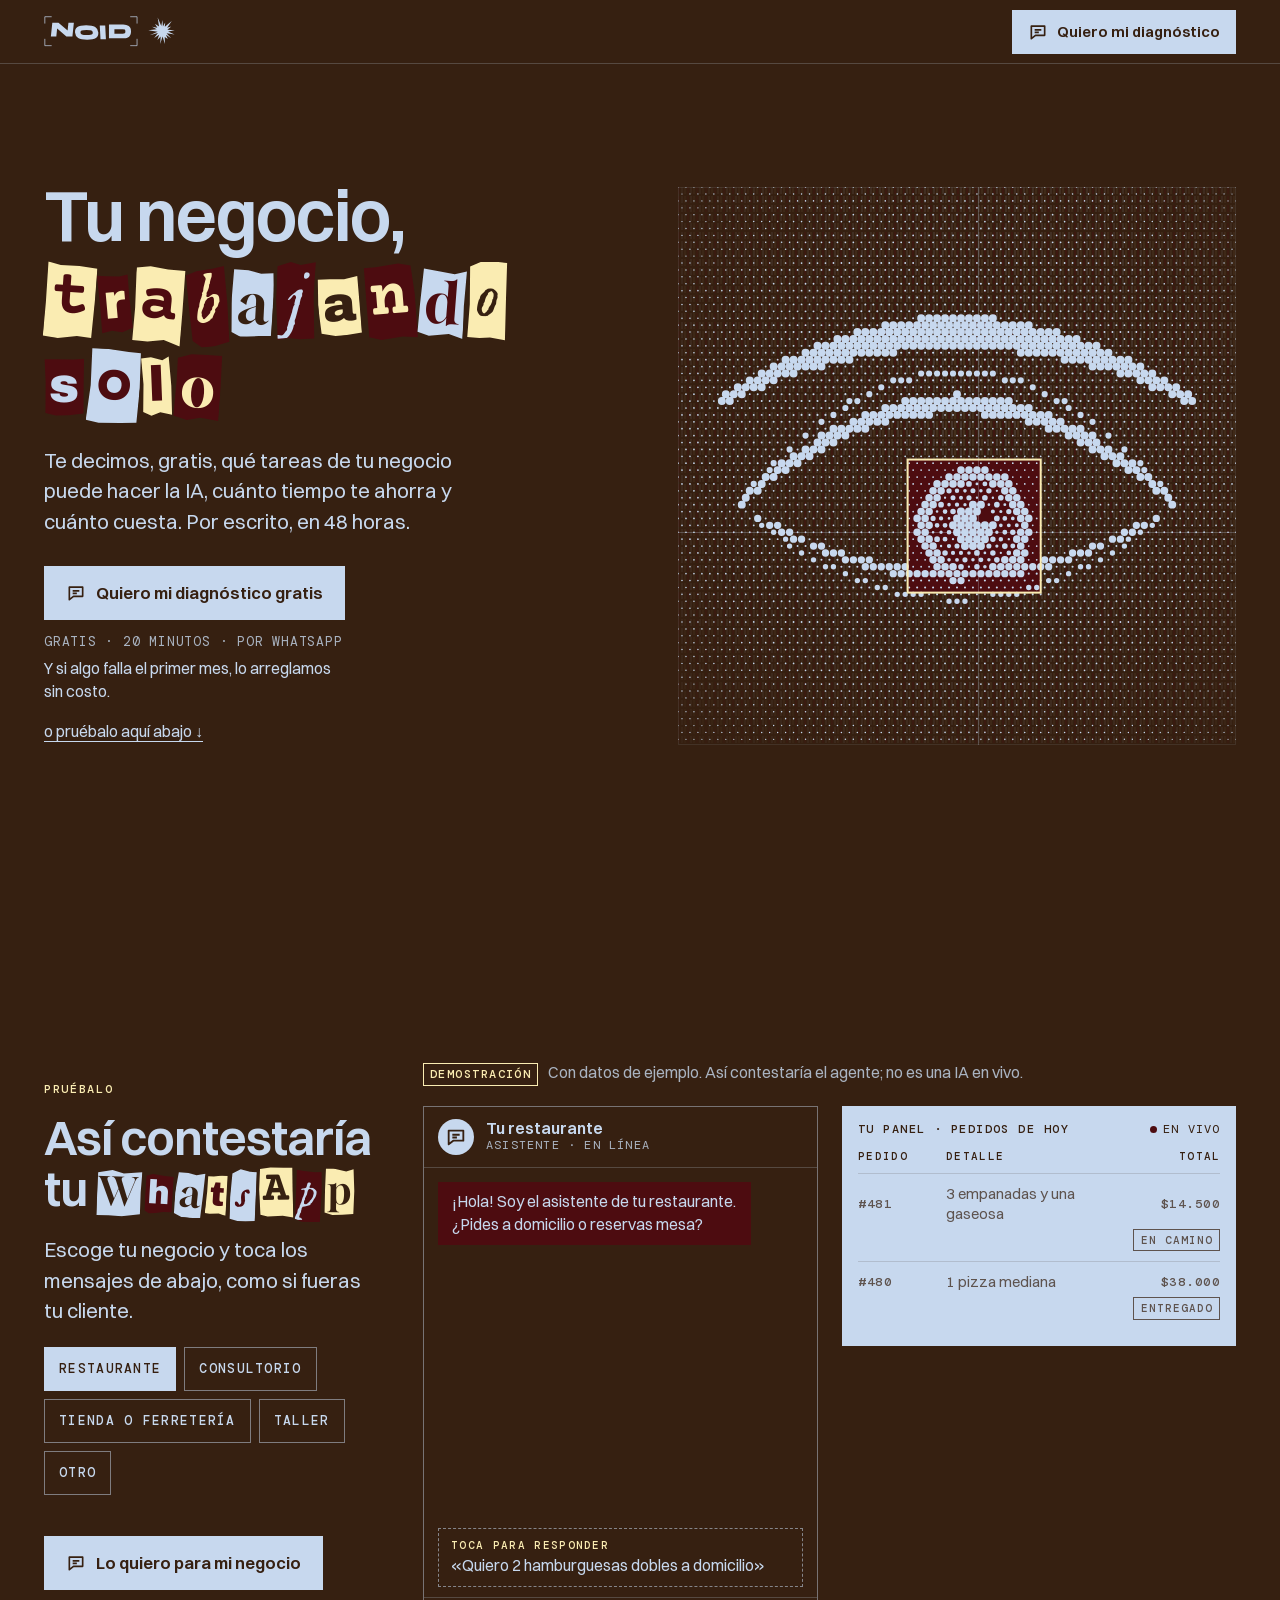
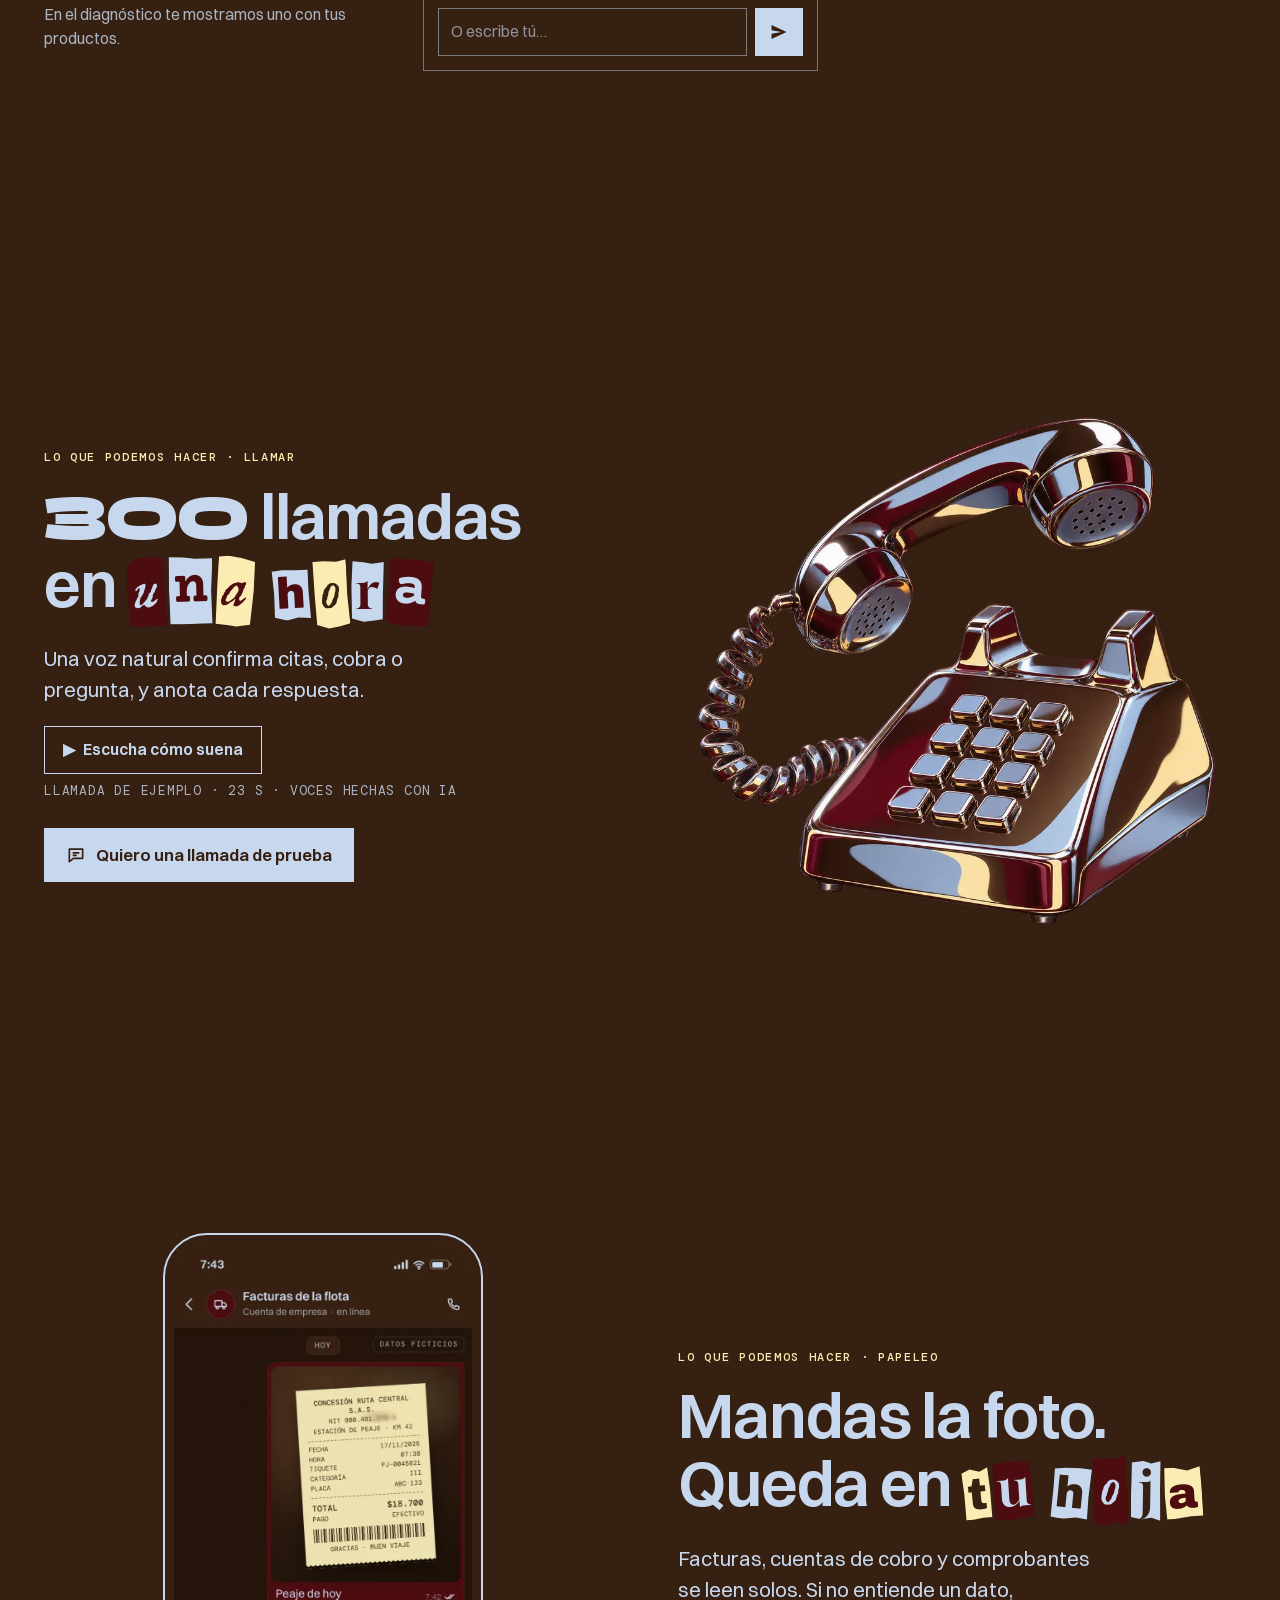
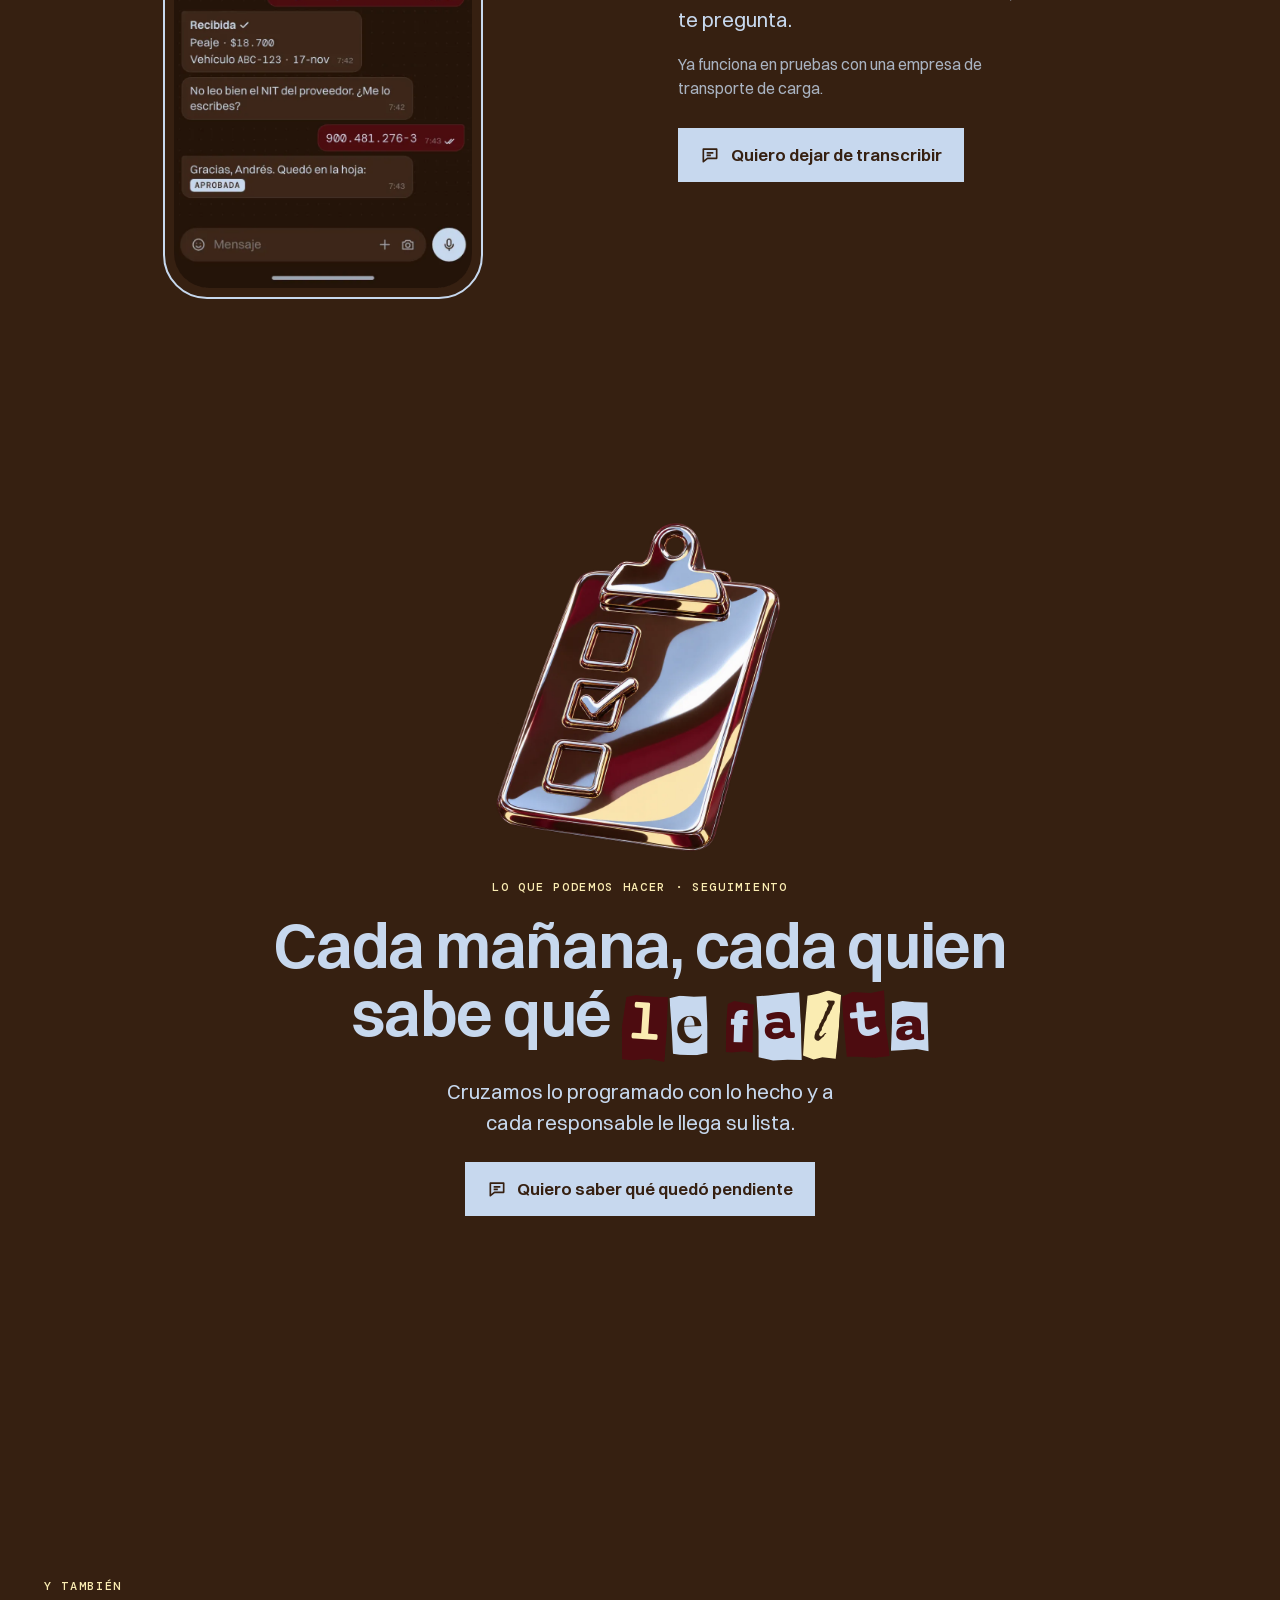
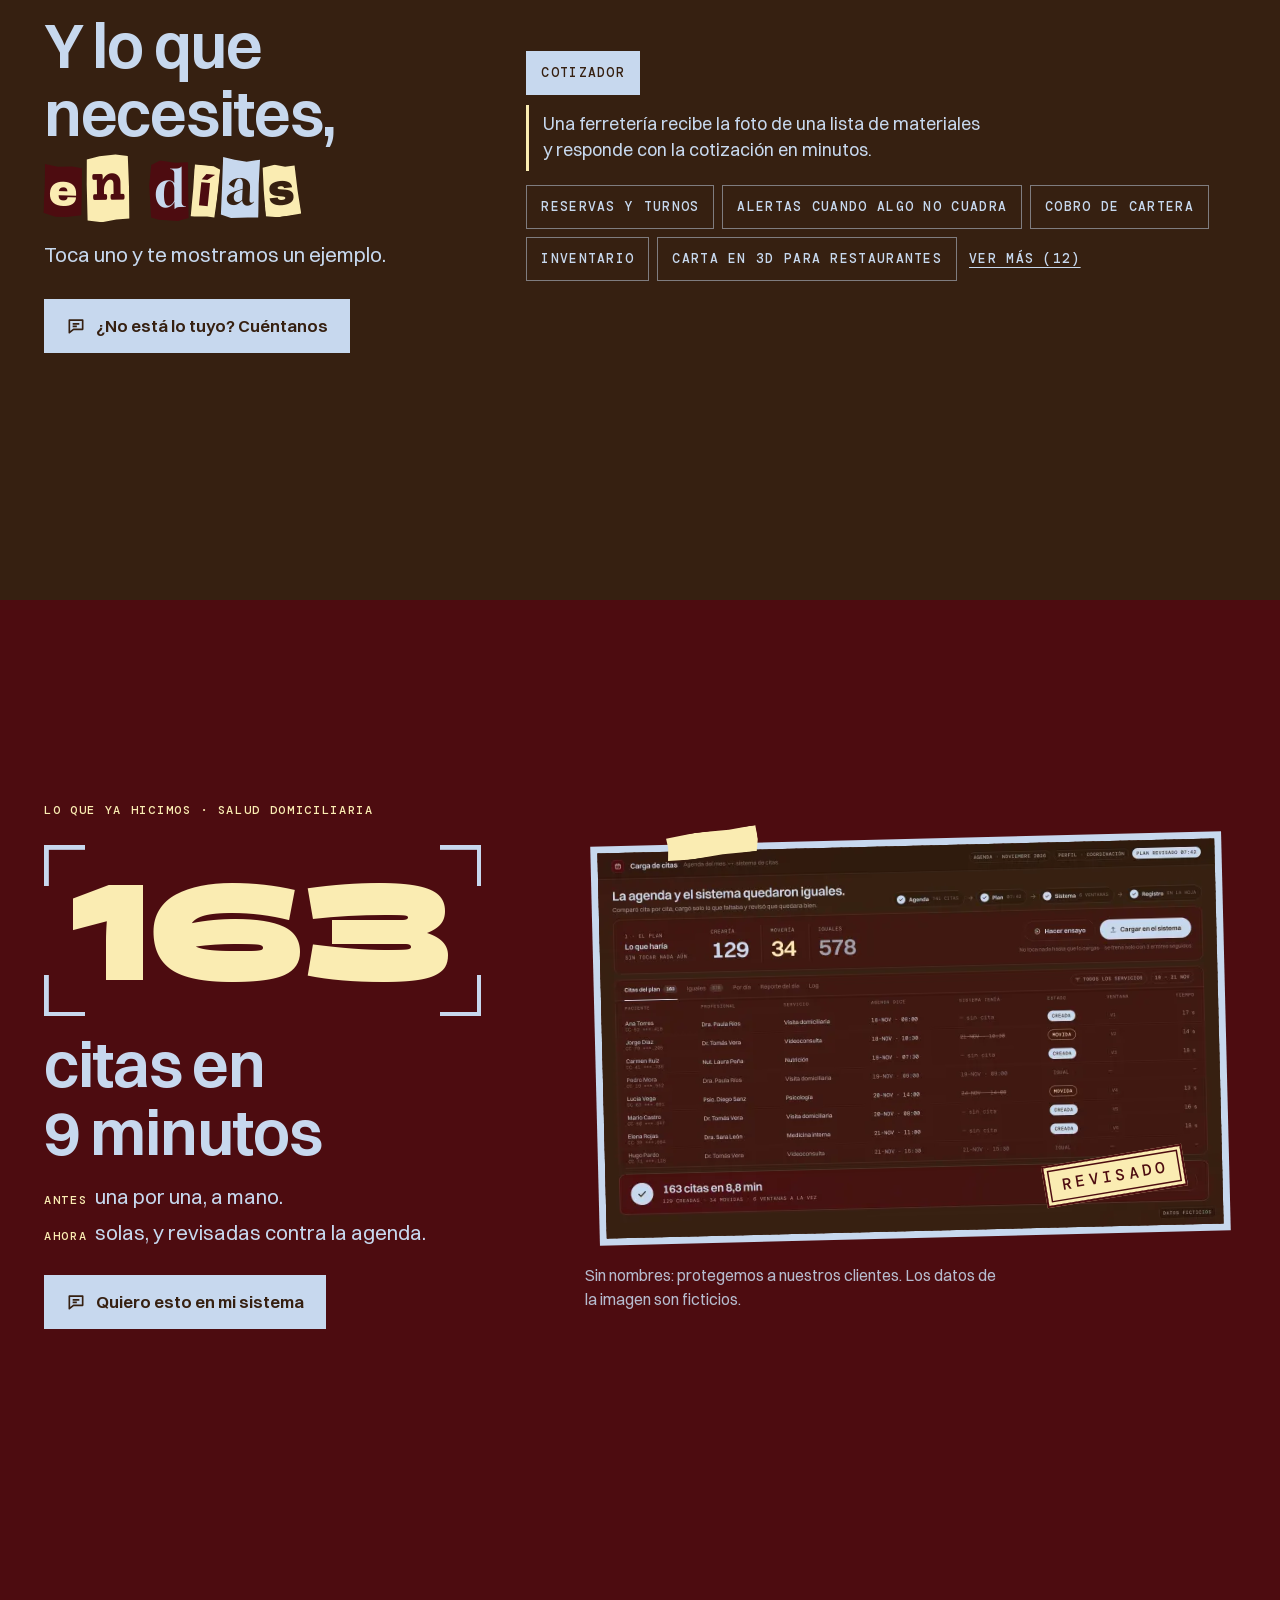
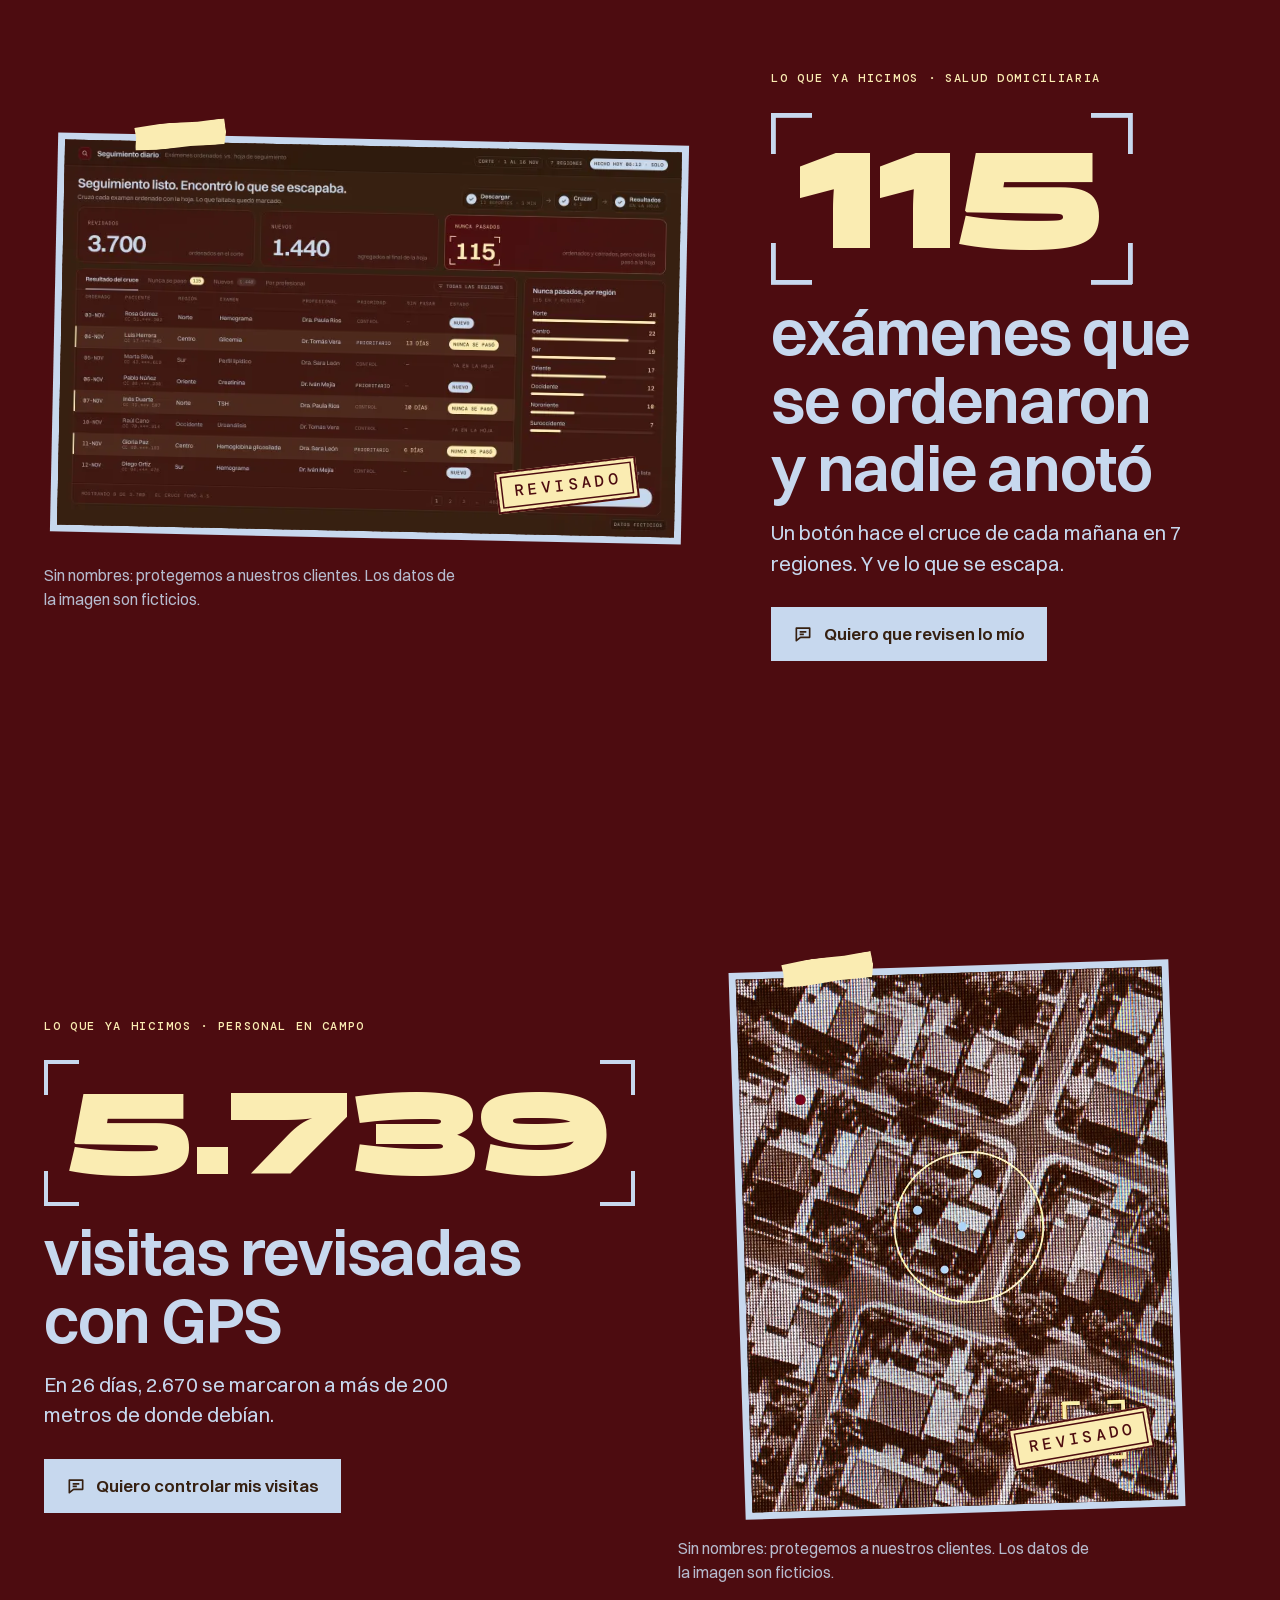
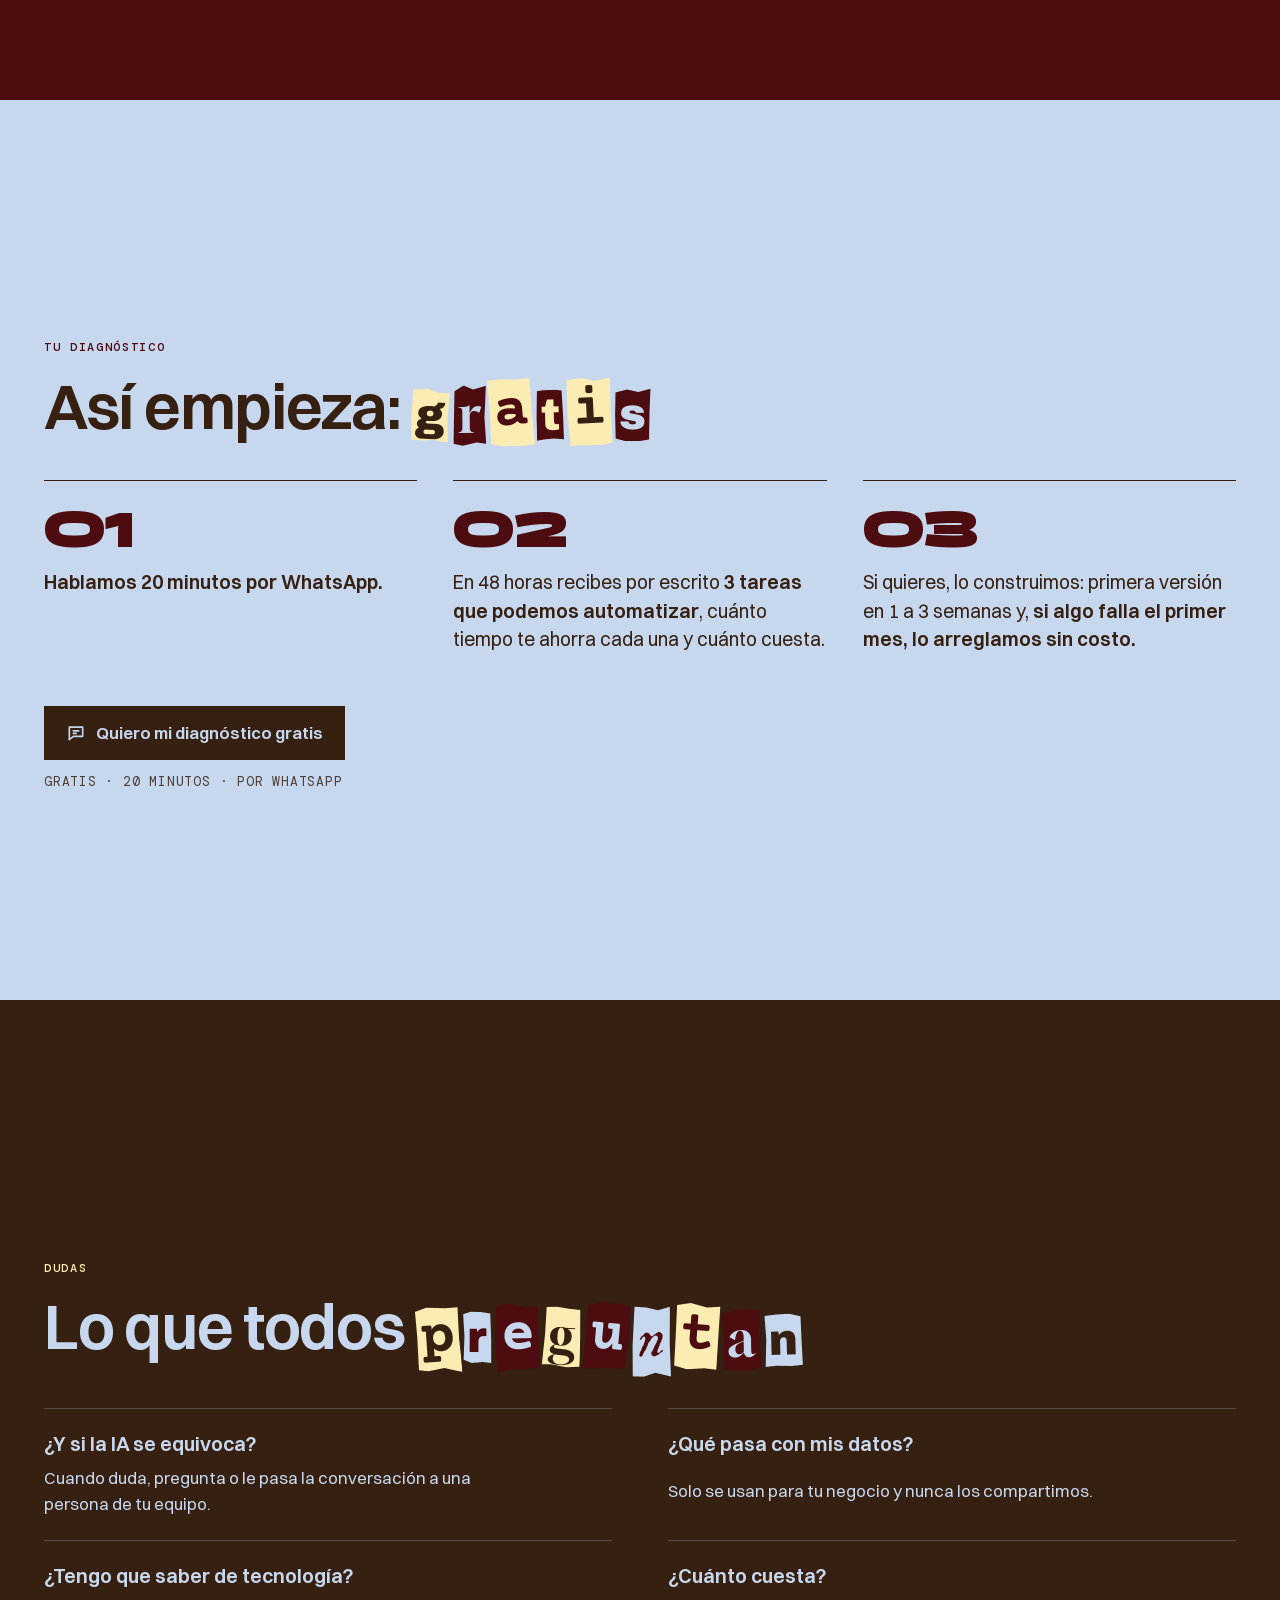
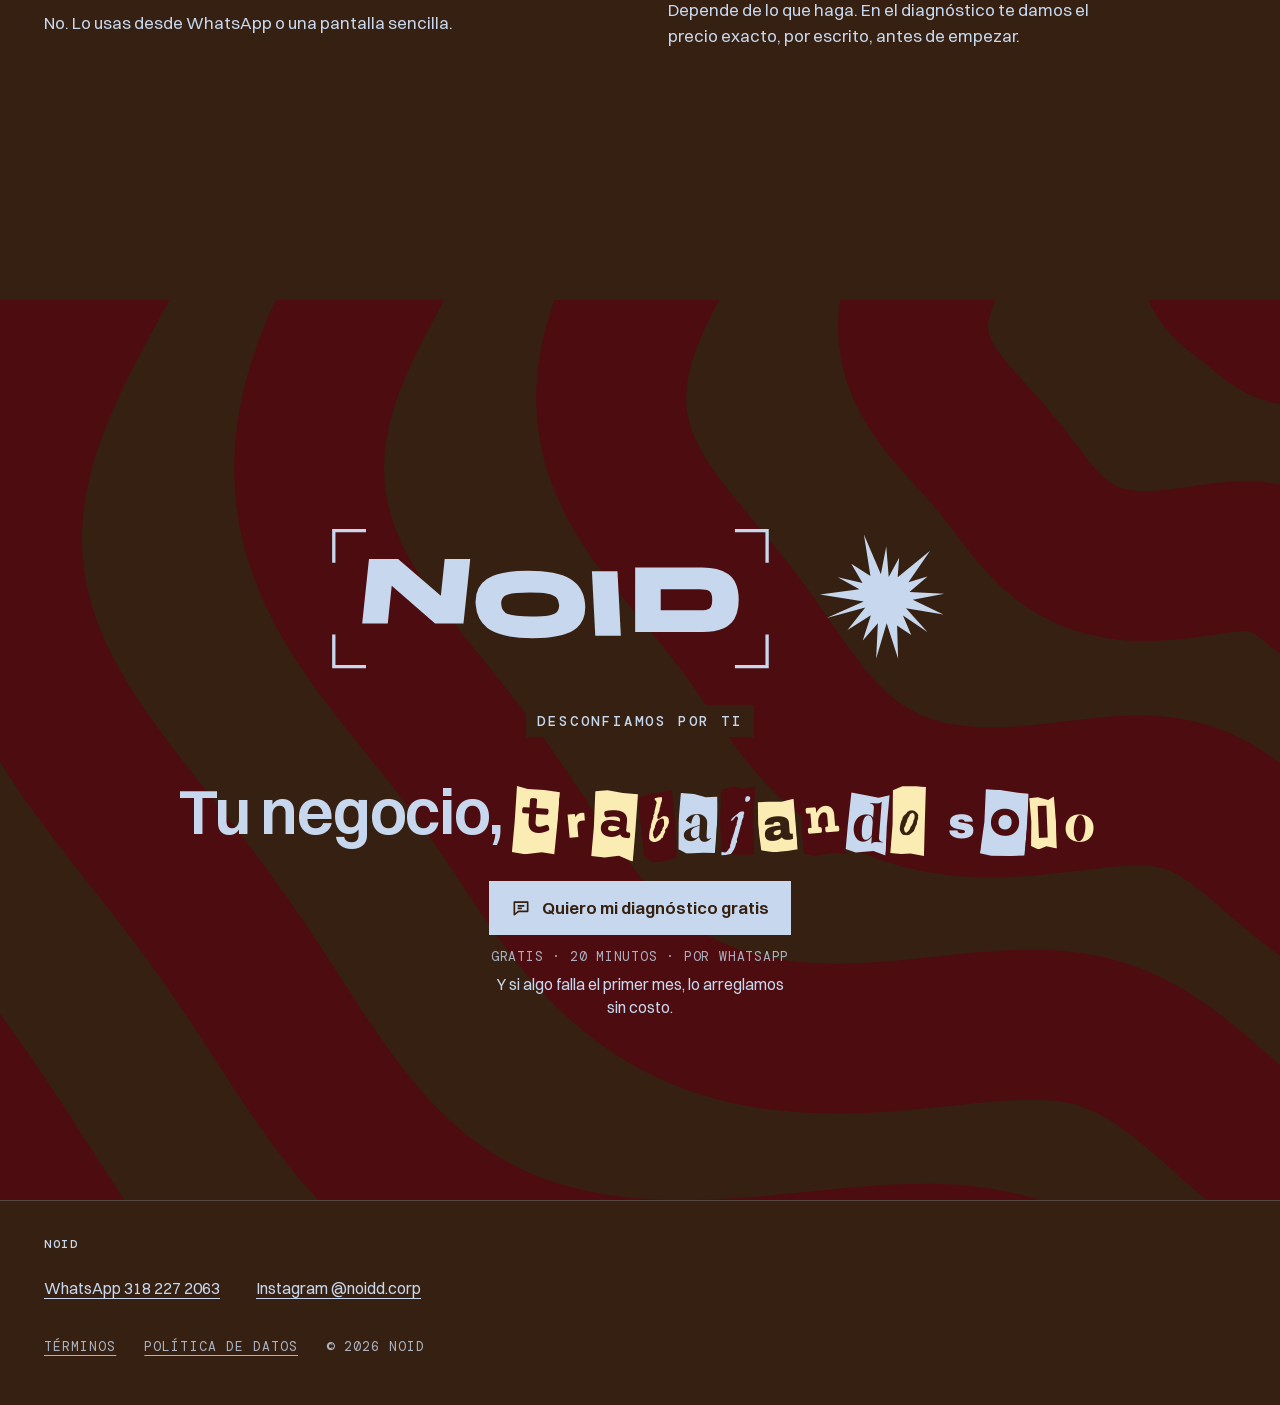
==== nuevo/index.html @ 7abbf656 "Sitio nuevo en /nuevo: 12 pantallas, una idea por pantalla, diagnóstico gratis por WhatsApp (sin pub" ====
<!doctype html>
<html lang="es-CO">
<head>
<meta charset="utf-8">
<meta name="viewport" content="width=device-width,initial-scale=1,viewport-fit=cover">
<title>NOID · Desconfiamos por ti</title>
<!-- Borrador en /nuevo/: quitar esta línea al pasar la página a la raíz (y agregar canonical y og:url) -->
<meta name="robots" content="noindex">
<meta name="description" content="Te decimos, gratis, qué tareas de tu negocio puede hacer la IA: contestar tu WhatsApp, leer tus facturas, llamar a tus clientes. Cuánto tiempo te ahorra y cuánto cuesta, por escrito en 48 horas.">
<meta name="theme-color" content="#362011">
<meta property="og:type" content="website">
<meta property="og:locale" content="es_CO">
<meta property="og:site_name" content="NOID">
<meta property="og:title" content="NOID · Tu negocio, trabajando solo">
<meta property="og:description" content="Te decimos, gratis, qué tareas de tu negocio puede hacer la IA, cuánto tiempo te ahorra y cuánto cuesta. Por escrito, en 48 horas.">
<!-- Ruta provisional: cambiarla cuando la página pase a la raíz del sitio -->
<meta property="og:image" content="https://noidcorp.com/nuevo/img/og.jpg">
<meta property="og:image:width" content="1200">
<meta property="og:image:height" content="630">
<meta property="og:image:alt" content="NOID: Tu negocio, trabajando solo">
<meta name="twitter:card" content="summary_large_image">
<link rel="icon" href="../logo.svg" type="image/svg+xml">
<!-- Solo se precargan las letras de la portada -->
<link rel="preload" href="fuentes/switzer-600.woff2" as="font" type="font/woff2" crossorigin>
<link rel="preload" href="fuentes/switzer-400.woff2" as="font" type="font/woff2" crossorigin>
<link rel="preload" href="fuentes/gloock-400.woff2" as="font" type="font/woff2" crossorigin>
<link rel="preload" href="fuentes/archivo-black-400.woff2" as="font" type="font/woff2" crossorigin>
<style>
/* ===== Letras (manual 05): todas locales, con swap. Las de los recortes, reducidas al español ===== */
@font-face{font-family:"Switzer";src:url(fuentes/switzer-400.woff2) format("woff2");font-weight:400;font-display:swap}
@font-face{font-family:"Switzer";src:url(fuentes/switzer-600.woff2) format("woff2");font-weight:600;font-display:swap}
@font-face{font-family:"Panchang";src:url(fuentes/panchang-800.woff2) format("woff2");font-weight:800;font-display:swap}
@font-face{font-family:"DM Mono";src:url(fuentes/dm-mono-400.woff2) format("woff2");font-weight:400;font-display:swap}
@font-face{font-family:"DM Mono";src:url(fuentes/dm-mono-500.woff2) format("woff2");font-weight:500;font-display:swap}
@font-face{font-family:"Gloock";src:url(fuentes/gloock-400.woff2) format("woff2");font-weight:400;font-display:swap}
@font-face{font-family:"Archivo Black";src:url(fuentes/archivo-black-400.woff2) format("woff2");font-weight:400;font-display:swap}
@font-face{font-family:"Courier Prime";src:url(fuentes/courier-prime-700.woff2) format("woff2");font-weight:700;font-display:swap}
@font-face{font-family:"IM Fell English";src:url(fuentes/im-fell-english-italic.woff2) format("woff2");font-weight:400;font-style:italic;font-display:swap}

/* ===== Colores (manual 04): café 55 %, tinto 20 %, azul 20 %, mantequilla 5 %. Solo los cuatro ===== */
:root{
  --cafe:#362011;--tinto:#4D0C10;--azul:#C7D8EE;--mant:#FAECB2;
  --texto:"Switzer","Helvetica Neue",Arial,sans-serif;
  --mono:"DM Mono",ui-monospace,Menlo,monospace;
  --ancha:"Panchang","Arial Black",sans-serif;
  --curva:cubic-bezier(.23,1,.32,1);
  --g:18px;
  /* Tema de cada pantalla: café (por defecto), tinto o azul ("café y tinto sobre azul") */
  --fondo:var(--cafe);--tinta:var(--azul);--acento:var(--mant);--suave:rgba(199,216,238,.8);--linea:rgba(199,216,238,.22);
  --btn-fondo:var(--azul);--btn-tinta:var(--cafe);--btn-hover:var(--mant);--foco:var(--mant);
  color-scheme:dark;
}
@media (min-width:600px){:root{--g:28px}}
@media (min-width:900px){:root{--g:44px}}
.t-tinto{--fondo:var(--tinto);--suave:rgba(199,216,238,.86)}
.t-azul{--fondo:var(--azul);--tinta:var(--cafe);--acento:var(--tinto);--suave:rgba(54,32,17,.84);--linea:rgba(54,32,17,.28);
  --btn-fondo:var(--cafe);--btn-tinta:var(--azul);--btn-hover:var(--tinto);--foco:var(--tinto)}
*,*::before,*::after{box-sizing:border-box}
html{background:var(--cafe);-webkit-text-size-adjust:100%;text-size-adjust:100%}
@media (max-width:899px){html{scroll-padding-bottom:96px}}
@media (min-width:900px){html{scroll-padding-top:80px}}
body{margin:0;background:var(--cafe);color:var(--azul);font:400 17px/1.55 var(--texto);-webkit-font-smoothing:antialiased;overflow-x:clip}
h1,h2,h3,p,figure,ol,ul,dl,dd{margin:0}
ol,ul{padding:0;list-style:none}
img,svg{display:block;max-width:100%}
a{color:inherit}
button,input{font:inherit;color:inherit}
:focus-visible{outline:3px solid var(--foco);outline-offset:3px}
.sr{position:absolute!important;width:1px;height:1px;overflow:hidden;clip:rect(0 0 0 0);clip-path:inset(50%);white-space:nowrap}
.saltar{position:fixed;left:12px;top:-60px;z-index:60;background:var(--azul);color:var(--cafe);padding:12px 16px;font-weight:600;text-decoration:none}
.saltar:focus{top:12px}

/* ===== Piezas de texto ===== */
.etq{font:500 12px/1.3 var(--mono);letter-spacing:.14em;text-transform:uppercase;color:var(--acento)}
h1,h2{font-weight:600;letter-spacing:-.02em;text-wrap:balance}
h1{font-size:clamp(40px,5.6vw,80px);line-height:1.04}
h2{font-size:clamp(34px,5vw,66px);line-height:1.06}
.frase{font-size:clamp(18px,1.6vw,22px);line-height:1.5;max-width:36ch;text-wrap:pretty}
.apoyo{font-size:16px;line-height:1.5;color:var(--suave);max-width:40ch}
.num{font-family:var(--ancha);font-weight:800;letter-spacing:.02em;font-size:.92em}
.cifra{display:block;font-family:var(--ancha);font-weight:800;letter-spacing:.02em;line-height:1;color:var(--mant);font-size:clamp(60px,19vw,138px);margin:.08em 0 .1em;white-space:nowrap}
.cifra-ch{font-size:clamp(56px,15vw,118px)}

/* Mirilla de la marca alrededor de un dato (manual 11): en la tinta de la pantalla */
.marcas{position:relative;display:inline-block;padding:.12em .2em}
.marcas::before{content:"";position:absolute;inset:0;pointer-events:none;--k:.3em;--t:max(2px,.035em);--c:var(--tinta);background:
 linear-gradient(var(--c) 0 0) top left/var(--k) var(--t) no-repeat,linear-gradient(var(--c) 0 0) top left/var(--t) var(--k) no-repeat,
 linear-gradient(var(--c) 0 0) top right/var(--k) var(--t) no-repeat,linear-gradient(var(--c) 0 0) top right/var(--t) var(--k) no-repeat,
 linear-gradient(var(--c) 0 0) bottom left/var(--k) var(--t) no-repeat,linear-gradient(var(--c) 0 0) bottom left/var(--t) var(--k) no-repeat,
 linear-gradient(var(--c) 0 0) bottom right/var(--k) var(--t) no-repeat,linear-gradient(var(--c) 0 0) bottom right/var(--t) var(--k) no-repeat}

/* Recortes de carta anónima (manual 05): una o dos palabras, sin punto final.
   La letra va en ::before para que el texto real se lea (y se copie) una sola vez */
.recorte{display:inline-flex;flex-wrap:wrap;gap:.06em .28em;vertical-align:baseline;letter-spacing:0}
.palabra{display:inline-flex;gap:.04em;align-items:center}
.rl{display:inline-grid;place-items:center;line-height:1;padding:.08em .1em .13em;min-width:.6em;background:var(--cb);color:var(--cf);font-size:calc(var(--k,1) * .8em);font-weight:400}
.rl::before{content:attr(data-l)}
.f0{font-family:"Gloock",Georgia,serif}
.f1{font-family:"Archivo Black","Arial Black",sans-serif}
.f2{font-family:"Courier Prime","Courier New",monospace;font-weight:700}
.f3{font-family:"IM Fell English",Georgia,serif;font-style:italic}
.firma{aspect-ratio:1310/304;height:auto}

/* ===== Botones: un solo estilo principal (se invierte solo sobre azul) ===== */
.btn{display:inline-flex;align-items:center;justify-content:center;gap:.6em;min-height:54px;padding:14px 22px;background:var(--btn-fondo);color:var(--btn-tinta);font:600 17px/1.2 var(--texto);text-decoration:none;border:0;cursor:pointer;transition:background-color .2s var(--curva),color .2s var(--curva),transform .16s var(--curva);-webkit-tap-highlight-color:transparent}
.btn svg{width:20px;height:20px;flex:none}
@media (hover:hover){.btn:hover{background:var(--btn-hover)}.t-azul .btn:hover{color:var(--azul)}}
.btn:active{transform:scale(.97)}
.btn-sec{display:inline-flex;align-items:center;justify-content:center;gap:.5em;min-height:48px;padding:11px 18px;background:transparent;color:var(--tinta);border:1.5px solid var(--tinta);font:600 16px/1.2 var(--texto);text-decoration:none;cursor:pointer;transition:background-color .2s var(--curva),color .2s var(--curva)}
@media (hover:hover){.btn-sec:hover{background:var(--azul);color:var(--cafe)}}
/* La nota de lo que no cuesta: solo en la portada, en "Así empieza" y en el cierre */
.nota{font:400 13px/1.5 var(--mono);letter-spacing:.06em;text-transform:uppercase;color:var(--suave);margin-top:12px;text-wrap:balance}
.garantia{font-size:16px;line-height:1.45;color:var(--tinta);margin-top:6px;max-width:34ch}
.accion{display:grid;justify-items:start;align-content:start}
.enlace{display:inline-flex;align-items:center;min-height:44px;margin-top:6px;font-size:16px;color:var(--tinta);text-underline-offset:4px}

/* ===== Textura de píxeles (manual 09): celdas de 9 px con tres rayitas ===== */
.px{background-color:var(--cafe);background-image:
  radial-gradient(ellipse at 58% 42%,rgba(54,32,17,0) 0,rgba(54,32,17,.25) 45%,rgba(54,32,17,.82) 100%),
  linear-gradient(to bottom,transparent 0 7px,var(--cafe) 7px 9px),
  linear-gradient(to right,rgba(77,12,16,.95) 0 2px,transparent 2px 3px,rgba(199,216,238,.26) 3px 5px,transparent 5px 6px,rgba(250,236,178,.17) 6px 8px,transparent 8px 9px);
  background-size:100% 100%,9px 9px,9px 9px}

/* Huecos de imagen: guardan su proporción; si la imagen no cargara, se ve la textura */
.marco{position:relative;overflow:hidden;width:100%}
.marco>img{position:absolute;inset:0;width:100%;height:100%;object-fit:cover;color:transparent;font-size:0}
.marco.falta>img{visibility:hidden}
.marco.cromo>img{object-fit:contain}
.marco.cromo.lista{background:none}

/* ===== Pantallas ===== */
.pantalla{position:relative;min-height:100vh;min-height:100svh;display:grid;align-items:center;padding:64px var(--g) 72px;overflow-x:clip;background:var(--fondo);color:var(--tinta)}
@media (min-width:900px){.pantalla{padding:104px var(--g) 72px}}
.caja{width:100%;max-width:1200px;margin-inline:auto}

/* Escena: texto, imagen y acción. En celular una debajo de otra (mismo orden que el teclado); en escritorio cambia la composición */
.escena{display:grid;gap:26px;grid-template-areas:"texto" "imagen" "accion"}
.escena>.texto{grid-area:texto;display:grid;gap:16px;align-content:start;min-width:0}
.escena>.imagen{grid-area:imagen;min-width:0}
.escena>.accion{grid-area:accion}
@media (min-width:900px){
  .escena{grid-template-columns:minmax(0,1fr) minmax(0,1fr);grid-template-areas:"texto imagen" "accion imagen";column-gap:clamp(40px,6vw,96px);row-gap:28px;align-items:center}
  .escena>.texto{align-self:end}
  .escena>.accion{align-self:start}
  .escena.izq{grid-template-areas:"imagen texto" "imagen accion"}
  .escena.img-grande{grid-template-columns:minmax(0,5fr) minmax(0,7fr)}
  .escena.izq.img-grande{grid-template-columns:minmax(0,7fr) minmax(0,5fr)}
  .escena.centro{grid-template-columns:minmax(0,1fr);grid-template-areas:"imagen" "texto" "accion";justify-items:center;text-align:center;row-gap:24px}
  .escena.centro>.texto{justify-items:center;align-self:auto}
  .escena.centro>.accion{justify-items:center}
  .escena.centro .frase{margin-inline:auto}
  .escena.centro>.imagen{width:100%}
}

/* Objetos de cromo (pantallas 3 y 5): uno por pantalla, nunca junto a la firma */
.cromo{aspect-ratio:1/1;width:min(100%,560px);margin-inline:auto}
@media (max-width:899px){.cromo{width:min(86vw,380px)}}
.centro .cromo{width:min(100%,340px)}

/* ===== Encabezado fino (escritorio), café sólido, y botón fijo (celular) ===== */
.cabecera{display:none}
@media (min-width:900px){
  .cabecera{display:flex;position:fixed;inset:0 0 auto 0;z-index:40;height:64px;align-items:center;justify-content:space-between;padding:0 var(--g);background:var(--cafe);border-bottom:1px solid rgba(199,216,238,.22)}
  .cabecera .firma{width:132px;color:var(--azul)}
  .cabecera .btn{min-height:44px;padding:9px 16px;font-size:15px}
}
/* Manual 10: el cromado nunca junto a la firma. Mientras se ve un cromado o el cierre, la firma del encabezado se esconde */
.firma-enlace{display:inline-flex;align-items:center;min-height:44px;transition:opacity .2s var(--curva)}
.sin-firma .cabecera .firma-enlace{opacity:0;pointer-events:none}
.barra-fija{position:fixed;left:0;right:0;bottom:0;z-index:40;padding:10px var(--g) calc(10px + env(safe-area-inset-bottom,0px));background:var(--cafe);border-top:1px solid rgba(199,216,238,.22);transform:translateY(110%);transition:transform .25s var(--curva);visibility:hidden}
.barra-fija.ver{transform:none;visibility:visible}
.barra-fija .btn{width:100%}
@media (min-width:900px){.barra-fija{display:none}}

/* ===== 1 · Portada ===== */
.portada .firma-movil{width:136px;color:var(--azul);margin-bottom:24px}
@media (min-width:900px){.portada .firma-movil{display:none}}
.portada .escena>.texto{gap:20px}
.portada .frase{max-width:34ch}
@media (max-width:899px){.portada-escena{grid-template-areas:"texto" "accion" "imagen"}}
.ojo{position:relative;aspect-ratio:1/1;width:min(100%,600px);margin-inline:auto;outline:1px solid rgba(199,216,238,.22);outline-offset:-1px}
@media (max-width:899px){.ojo{width:min(100%,420px)}}
.ojo canvas{position:absolute;inset:0;width:100%;height:100%}

/* ===== 2 · Pruébalo ===== */
.prueba{display:grid;gap:20px}
.prueba-cab{display:grid;gap:14px;max-width:760px}
.negocios{display:flex;flex-wrap:wrap;gap:8px}
.chip{min-height:44px;padding:10px 14px;background:transparent;border:1.5px solid rgba(199,216,238,.5);color:var(--azul);font:500 13px/1.2 var(--mono);letter-spacing:.1em;text-transform:uppercase;cursor:pointer;text-align:left;transition:background-color .2s var(--curva),color .2s var(--curva),border-color .2s var(--curva)}
@media (hover:hover){.chip:hover{border-color:var(--azul)}}
.chip[aria-pressed="true"],.chip[aria-expanded="true"]{background:var(--azul);color:var(--cafe);border-color:var(--azul)}
.aviso-demo{font-size:16px;line-height:1.45;color:var(--suave);display:flex;gap:10px;align-items:baseline}
.aviso-demo b{font:500 12px/1 var(--mono);letter-spacing:.12em;text-transform:uppercase;color:var(--mant);border:1px solid var(--mant);padding:.35em .5em;flex:none}
.demo{display:grid;gap:14px}
.chat{display:flex;flex-direction:column;background:var(--cafe);border:1.5px solid rgba(199,216,238,.45);min-width:0}
.chat-cab{display:flex;align-items:center;gap:12px;padding:12px 14px;border-bottom:1px solid rgba(199,216,238,.22)}
.chat-av{width:36px;height:36px;border-radius:50%;background:var(--azul);color:var(--cafe);display:grid;place-items:center;flex:none}
.chat-av svg{width:22px;height:22px}
.chat-nom{font-weight:600;font-size:16px;line-height:1.2}
.chat-est{font:400 12px/1.3 var(--mono);letter-spacing:.1em;text-transform:uppercase;color:var(--suave)}
/* En celular el chat crece con los mensajes (sin hueco vacío); en escritorio tiene alto fijo */
.chat-msgs{min-height:150px;max-height:290px;overflow-y:auto;overscroll-behavior:contain;padding:14px;display:flex;flex-direction:column;gap:8px}
@media (min-width:900px){.chat-msgs{height:360px;max-height:none}}
.msg{max-width:86%;padding:.55em .85em;font-size:16px;line-height:1.42;animation:entra .2s var(--curva) both;overflow-wrap:anywhere}
.msg.ag{align-self:flex-start;background:var(--tinto);color:var(--azul)}
.msg.yo{align-self:flex-end;background:var(--azul);color:var(--cafe)}
.msg.escribe{display:flex;gap:5px;padding:.8em .9em}
.msg.escribe i{width:7px;height:7px;border-radius:50%;background:var(--azul);opacity:.35;animation:punto 1s infinite}
.msg.escribe i:nth-child(2){animation-delay:.15s}.msg.escribe i:nth-child(3){animation-delay:.3s}
@keyframes entra{from{opacity:0;transform:translateY(6px)}}
@keyframes punto{0%,100%{opacity:.3}40%{opacity:1}}
.chat-sug{padding:0 14px 10px}
.sug{width:100%;text-align:left;padding:9px 12px;background:transparent;border:1.5px dashed rgba(199,216,238,.55);color:var(--azul);font-size:16px;line-height:1.35;cursor:pointer;min-height:48px}
.sug .sug-etq{display:block;font:500 11px/1.3 var(--mono);letter-spacing:.12em;text-transform:uppercase;color:var(--mant);margin-bottom:3px}
@media (hover:hover){.sug:hover{border-color:var(--azul)}}
.chat-form{display:flex;gap:8px;padding:10px 14px 14px;border-top:1px solid rgba(199,216,238,.22)}
.chat-form input{flex:1;min-width:0;min-height:48px;padding:10px 12px;background:transparent;border:1.5px solid rgba(199,216,238,.5);font-size:16px;color:var(--azul);border-radius:0}
.chat-form input::placeholder{color:rgba(199,216,238,.62)}
.chat-form input:focus-visible{outline-offset:0}
.chat-form button{width:48px;min-height:48px;flex:none;display:grid;place-items:center;background:var(--azul);color:var(--cafe);border:0;cursor:pointer}
.chat-form button svg{width:20px;height:20px}
.chat-form button[aria-disabled="true"],.sug[aria-disabled="true"]{opacity:.45;cursor:default}
/* Franja pegada al chat (solo celular): lo que se acaba de anotar en el panel, sin tener que bajar */
.franja{display:none}
@media (max-width:899px){
  .franja.ver{display:flex;gap:8px;align-items:center;justify-content:space-between;flex-wrap:wrap;background:var(--azul);color:var(--cafe);padding:10px 14px;font:500 12px/1.4 var(--mono);letter-spacing:.08em;text-transform:uppercase;animation:entra .2s var(--curva) both}
  .franja b{font-weight:500;border:1px solid var(--cafe);padding:.3em .5em}
  .franja.ok b{background:var(--cafe);color:var(--azul)}
}
.panel{background:var(--azul);color:var(--cafe);padding:16px;display:flex;flex-direction:column;gap:12px;min-width:0;container-type:inline-size}
.panel-cab{display:flex;justify-content:space-between;gap:10px;align-items:baseline;flex-wrap:wrap}
.panel-tit{font:500 12px/1.3 var(--mono);letter-spacing:.12em;text-transform:uppercase}
.panel-vivo{font:400 12px/1.3 var(--mono);letter-spacing:.1em;text-transform:uppercase;display:inline-flex;align-items:center;gap:6px}
.panel-vivo::before{content:"";width:7px;height:7px;border-radius:50%;background:var(--tinto)}
.filas{display:grid}
.fila,.fila-cab{display:grid;grid-template-columns:76px minmax(0,1fr) auto;gap:4px 12px;align-items:center;padding:10px 0;border-top:1px solid rgba(54,32,17,.2);font-size:15px;line-height:1.35}
.fila-cab{font:500 11px/1.2 var(--mono);letter-spacing:.12em;text-transform:uppercase;border-top:0;padding-top:0}
.fila .id,.fila .val{font:500 12.5px/1.25 var(--mono);text-transform:uppercase;letter-spacing:.04em}
.fila .val{white-space:nowrap}
.fila .est{grid-column:3;justify-self:end;font:500 11px/1 var(--mono);letter-spacing:.1em;text-transform:uppercase;padding:.45em .55em;border:1px solid var(--cafe);white-space:nowrap}
.fila .que{min-width:0}
.fila.vieja{opacity:.72}
.fila.nueva{box-shadow:inset 3px 0 0 var(--tinto);padding-left:10px;margin-left:-10px;animation:entra .2s var(--curva) both}
.fila.ok .est{background:var(--cafe);color:var(--azul)}
.fila-cab .c4,.fila .val{grid-column:3}
.fila .est{grid-row:2}
.fila-cab .c4{display:none}
.fila .val{grid-row:1;justify-self:end}
@container (min-width:440px){
  .fila,.fila-cab{grid-template-columns:76px minmax(0,1fr) auto auto}
  .fila .est,.fila-cab .c4{grid-column:4;grid-row:1;display:block}
}
.prueba>.accion .apoyo{margin-top:12px}
@media (min-width:900px){
  .prueba{grid-template-columns:minmax(0,1fr) minmax(0,1fr);grid-template-areas:"cab cab" "neg neg" "aviso aviso" "chat panel" "accion accion";column-gap:24px;row-gap:20px}
  .demo{display:contents}
  .prueba-cab{grid-area:cab}.negocios{grid-area:neg;align-self:start}.aviso-demo{grid-area:aviso}.chat{grid-area:chat}.panel{grid-area:panel;align-self:start}.prueba>.accion{grid-area:accion}
  .prueba h2{font-size:clamp(34px,3.8vw,54px)}
}
@media (min-width:1140px){
  .prueba{grid-template-columns:minmax(0,9fr) minmax(0,10fr) minmax(0,10fr);grid-template-areas:"cab aviso aviso" "cab chat panel" "neg chat panel" "accion chat panel";align-content:center;row-gap:20px}
  .prueba-cab{align-self:end}
  .aviso-demo{align-self:end}
  .prueba>.accion{align-self:start}
}

/* ===== 3 · Audio de la llamada ===== */
.escucha{margin-top:4px;display:grid;gap:8px;justify-items:start}
.nota-audio{font:400 13px/1.4 var(--mono);letter-spacing:.06em;text-transform:uppercase;color:var(--suave)}

/* ===== 4 · Papeleo: la captura del chat en un marco de celular ===== */
.celular{width:min(78vw,320px);margin-inline:auto;padding:9px;border-radius:44px;background:var(--cafe);border:2px solid var(--azul)}
.celular .marco{border-radius:35px;aspect-ratio:780/1688}

/* ===== 6 · Y también: fichas; el ejemplo sale justo debajo de la ficha tocada ===== */
.fichas{display:flex;flex-wrap:wrap;gap:8px;align-items:flex-start}
.fichas li{display:block}
.fichas li[hidden]{display:none}
.ejemplo{flex-basis:100%;border-left:3px solid var(--mant);padding:6px 0 8px 14px;margin:2px 0 6px;display:grid;gap:6px;animation:entra .2s var(--curva) both}
.ejemplo p{font-size:18px;line-height:1.45;max-width:44ch}
.ejemplo a{font-size:16px;text-underline-offset:4px;display:inline-flex;align-items:center;min-height:44px}
.ver-mas{min-height:44px;padding:10px 4px;background:none;border:0;color:var(--azul);font:500 13px/1.2 var(--mono);letter-spacing:.1em;text-transform:uppercase;text-decoration:underline;text-underline-offset:4px;cursor:pointer}
@media (min-width:900px){.tambien .escena{grid-template-columns:minmax(0,4fr) minmax(0,7fr)}}

/* ===== 7 a 9 · Casos: la captura como evidencia (dirección C) ===== */
.antes-ahora{display:grid;gap:6px;font-size:clamp(18px,1.6vw,21px);line-height:1.45;max-width:38ch}
.antes-ahora b{font:500 12px/1 var(--mono);letter-spacing:.14em;text-transform:uppercase;color:var(--mant);margin-right:.6em}
.evidencia{position:relative;transform:rotate(var(--giro,-1.4deg));margin:18px 10px 0}
.papel{position:relative;background:var(--azul);padding:7px}
/* Cinta en mantequilla sólida, con el borde roto del manual */
.papel::before{content:"";position:absolute;z-index:3;top:-13px;left:12%;width:92px;height:26px;background:var(--mant);transform:rotate(-6deg);pointer-events:none;
  clip-path:polygon(1% 8%,34% 0,70% 5%,99% 0,100% 52%,97% 100%,60% 95%,26% 100%,0 94%,2% 45%)}
.sello{position:absolute;z-index:4;right:7%;bottom:9%;font:500 clamp(12px,1.4vw,16px)/1 var(--mono);letter-spacing:.22em;text-transform:uppercase;color:var(--tinto);background:var(--mant);border:2px solid var(--tinto);box-shadow:inset 0 0 0 3px var(--mant),inset 0 0 0 4.5px var(--tinto);padding:.7em .85em .7em 1em;transform:rotate(-8deg)}
.nota-caso{margin-top:24px;font-size:16px;line-height:1.5;color:var(--suave);max-width:46ch}
.retrato{width:min(100%,440px);margin-inline:auto}

/* ===== 10 · Así empieza (café y tinto sobre azul) ===== */
.pasos{display:grid;gap:0;margin-top:30px}
.paso{display:grid;grid-template-columns:auto minmax(0,1fr);gap:4px 18px;padding:22px 0;border-top:1.5px solid var(--cafe);align-items:start;align-content:start}
.paso-num{font-family:var(--ancha);font-weight:800;font-size:clamp(34px,4vw,52px);line-height:1;color:var(--tinto);min-width:2.2ch}
.paso p{font-size:clamp(18px,1.5vw,20px);line-height:1.5;max-width:38ch}
.paso p b{font-weight:600}
@media (min-width:900px){.pasos{grid-template-columns:repeat(3,minmax(0,1fr));gap:36px}.paso{grid-template-columns:1fr;gap:14px}}
.empieza .accion{margin-top:30px}

/* ===== 11 · Dudas ===== */
.dudas-lista{display:grid;gap:0;margin-top:34px}
.duda{padding:22px 0;border-top:1px solid var(--linea);display:grid;gap:8px}
.duda h3{font-size:20px;font-weight:600;line-height:1.3}
.duda p{max-width:44ch}
@media (min-width:900px){.dudas-lista{grid-template-columns:repeat(2,minmax(0,1fr));column-gap:56px}}

/* ===== 12 · Cierre: la portada del manual. Firma en movimiento sobre las ondas, sin cromado ===== */
.cierre{overflow:hidden;text-align:center}
.cierre canvas.ondas{position:absolute;inset:0;width:100%;height:100%;z-index:0}
.cierre .caja{position:relative;z-index:1;display:grid;justify-items:center;gap:22px}
.firma-viva{width:min(84vw,620px);height:auto;overflow:visible;color:var(--azul)}
.firma-viva .lt,.firma-viva .gira,.firma-viva .late{transform-box:fill-box;transform-origin:50% 50%}
.firma-viva .lt{animation:ola 2.6s ease-in-out infinite}
.firma-viva .l-n,.firma-viva .l-o{--amp:16px;--ska:5deg}
.firma-viva .l-o{animation-delay:-.33s}
.firma-viva .l-i{--amp:10px;--ska:2deg;animation-delay:-.66s}
.firma-viva .l-d{--amp:6px;--ska:0deg;animation-delay:-.99s}
@keyframes ola{0%,100%{transform:translateY(calc(var(--amp) * -1)) skewX(calc(var(--ska) * -1))}50%{transform:translateY(var(--amp)) skewX(var(--ska))}}
.gira{animation:gira 14s linear infinite}
.late{animation:late 1.6s ease-in-out infinite}
@keyframes gira{to{transform:rotate(360deg)}}
@keyframes late{0%,100%{transform:scale(.88)}50%{transform:scale(1.06)}}
.lema{font:500 14px/1.3 var(--mono);letter-spacing:.2em;text-transform:uppercase;background:var(--cafe);color:var(--azul);padding:.5em .8em}
.cierre h2{margin-top:18px}
.cierre .accion{justify-items:center}
.cierre .garantia{margin-inline:auto;text-align:center}

/* ===== Pie ===== */
.pie{padding:36px var(--g) calc(36px + env(safe-area-inset-bottom,0px));border-top:1px solid rgba(199,216,238,.22);background:var(--cafe)}
.pie .caja{display:grid;gap:14px}
.pie-filas{display:flex;flex-wrap:wrap;gap:4px 36px;font-size:16px}
.pie-filas a,.pie-legal a{display:inline-flex;align-items:center;min-height:44px;text-underline-offset:4px}
.pie .etq{color:var(--azul)}
.pie-legal{display:flex;flex-wrap:wrap;align-items:center;gap:0 28px;font:400 13px/1.5 var(--mono);letter-spacing:.08em;text-transform:uppercase;color:rgba(199,216,238,.8)}

/* ===== Reducir movimiento: todo quieto ===== */
@media (prefers-reduced-motion:reduce){
  *,*::before,*::after{animation:none!important;transition:none!important}
}
</style>
<script type="application/ld+json">
{
  "@context":"https://schema.org",
  "@graph":[
    {"@type":"Organization","name":"NOID","url":"https://noidcorp.com/","logo":"https://noidcorp.com/logo.svg","areaServed":"CO",
     "description":"Ponemos la IA a contestar el WhatsApp, leer las facturas, llamar a los clientes y revisar que nada falle en negocios pequeños y medianos.",
     "sameAs":["https://instagram.com/noidd.corp"],
     "contactPoint":[{"@type":"ContactPoint","telephone":"+57 318 227 2063","contactType":"sales","availableLanguage":"es"}]},
    {"@type":"FAQPage","mainEntity":[
      {"@type":"Question","name":"¿Y si la IA se equivoca?","acceptedAnswer":{"@type":"Answer","text":"Cuando duda, pregunta o le pasa la conversación a una persona de tu equipo."}},
      {"@type":"Question","name":"¿Qué pasa con mis datos?","acceptedAnswer":{"@type":"Answer","text":"Solo se usan para tu negocio y nunca los compartimos."}},
      {"@type":"Question","name":"¿Tengo que saber de tecnología?","acceptedAnswer":{"@type":"Answer","text":"No. Lo usas desde WhatsApp o una pantalla sencilla."}},
      {"@type":"Question","name":"¿Cuánto cuesta?","acceptedAnswer":{"@type":"Answer","text":"Depende de lo que haga. En el diagnóstico te damos el precio exacto, por escrito, antes de empezar."}}
    ]}
  ]
}
</script>
</head>
<body>
<a class="saltar" href="#pruebalo">Saltar a la prueba</a>

<!-- Firma y glifo, dibujados una vez -->
<svg width="0" height="0" style="position:absolute" aria-hidden="true" focusable="false">
  <symbol id="firma" viewBox="62 70 1310 304">
    <g transform="translate(129.57 291.58)" fill="currentColor"><path d="M54.43 -18.00L0.43 -18.00L14.77 -154.40L76.17 -154.40L166.61 -76.80L174.77 -154.40L228.77 -154.40L214.43 -18.00L154.43 -18.00L62.82 -97.80L54.43 -18.00ZM447.84 -4.20Q421.64 13.00 360.84 13.00Q300.04 13.00 271.44 -4.20Q242.84 -21.40 240.27 -58.20Q237.69 -95.00 263.89 -112.20Q290.09 -129.40 350.89 -129.40Q411.69 -129.40 440.29 -112.20Q468.89 -95.00 471.47 -58.20Q474.04 -21.40 447.84 -4.20ZM357.63 -33.00Q382.63 -33.00 395.07 -35.20Q407.52 -37.40 412.35 -42.70Q417.18 -48.00 416.47 -58.20Q415.75 -68.40 410.18 -73.70Q404.61 -79.00 391.86 -81.20Q379.10 -83.40 354.10 -83.40Q317.50 -83.40 305.36 -78.30Q293.22 -73.20 294.27 -58.20Q295.31 -43.20 308.17 -38.10Q321.03 -33.00 357.63 -33.00ZM546.97 8.00L492.97 8.00L485.82 -128.40L539.82 -128.40L546.97 8.00ZM719.20 0.00L577.20 0.00L577.20 -136.40L719.20 -136.40Q736.20 -136.40 749.30 -133.20Q762.40 -130.00 773.40 -122.60Q784.40 -115.20 790.20 -101.50Q796.00 -87.80 796.00 -68.40Q796.00 -52.20 792.00 -39.90Q788.00 -27.60 781.20 -20.10Q774.40 -12.60 764.30 -8.00Q754.20 -3.40 743.40 -1.70Q732.60 0.00 719.20 0.00ZM631.20 -90.40L631.20 -46.00L713.80 -46.00Q728.60 -46.00 734.30 -50.00Q740.00 -54.00 740.00 -68.40Q740.00 -82.40 734.20 -86.40Q728.40 -90.40 713.80 -90.40L631.20 -90.40Z"/><path fill="none" stroke="currentColor" stroke-width="7" d="M-59.57 -146.40V-214.40H8.43M788.00 -214.40H856.00V-146.40M-59.57 5.00V73.00H8.43M788.00 73.00H856.00V5.00"/><polygon points="1107.76,-180.79 1113.02,-116.43 1134.96,-157.15 1131.90,-115.92 1200.44,-171.90 1154.64,-105.38 1194.88,-117.30 1156.89,-84.53 1230.42,-80.99 1163.79,-68.02 1228.49,-37.13 1149.48,-50.51 1194.58,-0.32 1143.03,-34.77 1160.62,6.26 1130.67,-13.63 1132.82,56.59 1108.63,-18.85 1086.37,56.31 1090.05,-18.49 1058.15,17.60 1075.31,-35.34 1025.82,-4.32 1063.46,-51.77 981.68,-29.65 1060.12,-64.43 967.74,-79.62 1051.07,-90.24 1005.42,-115.71 1057.64,-103.85 1033.83,-144.36 1074.32,-118.53 1060.55,-206.08 1096.42,-122.23"/></g>
  </symbol>
  <symbol id="globo" viewBox="0 0 24 24"><path fill="none" stroke="currentColor" stroke-width="2" stroke-linejoin="round" d="M4 5h16v11H9l-5 4z"/><path stroke="currentColor" stroke-width="2" d="M8 9.5h8M8 12.5h5"/></symbol>
</svg>

<!-- Encabezado fino (solo escritorio) -->
<header class="cabecera">
  <a class="firma-enlace" href="#inicio" aria-label="NOID, ir al inicio"><svg class="firma" aria-hidden="true"><use href="#firma"/></svg></a>
  <a class="btn" href="https://wa.me/573182272063?text=Hola%2C%20quiero%20el%20diagn%C3%B3stico%20gratis.%20Mi%20negocio%20es%20___" target="_blank" rel="noopener" data-wa="Hola, quiero el diagnóstico gratis. Mi negocio es ___" data-pantalla="encabezado"><svg aria-hidden="true"><use href="#globo"/></svg>Quiero mi diagnóstico</a>
</header>

<main id="contenido">

<!-- 1 · Portada -->
<section class="pantalla portada" id="inicio" data-n="1" data-nombre="portada" aria-labelledby="t1">
  <div class="caja escena portada-escena">
    <div class="texto">
      <svg class="firma firma-movil" role="img" aria-label="NOID"><use href="#firma"/></svg>
      <h1 id="t1">Tu negocio, <span class="recorte">trabajando solo</span></h1>
      <p class="frase">Te decimos, gratis, qué tareas de tu negocio puede hacer la IA, cuánto tiempo te ahorra y cuánto cuesta. Por escrito, en 48 horas.</p>
    </div>
    <div class="accion">
      <a class="btn" href="https://wa.me/573182272063?text=Hola%2C%20quiero%20el%20diagn%C3%B3stico%20gratis.%20Mi%20negocio%20es%20___" target="_blank" rel="noopener" data-wa="Hola, quiero el diagnóstico gratis. Mi negocio es ___" data-pantalla="1"><svg aria-hidden="true"><use href="#globo"/></svg>Quiero mi diagnóstico gratis</a>
      <p class="nota">Gratis · 20 minutos · Por WhatsApp</p>
      <p class="garantia">Y si algo falla el primer mes, lo arreglamos sin costo.</p>
      <a class="enlace" href="#pruebalo">o pruébalo aquí abajo <span aria-hidden="true">&nbsp;↓</span></a>
    </div>
    <div class="imagen">
      <!-- El ojo dibujado: parpadea una vez al abrir y sigue el cursor (manual 06) -->
      <figure class="ojo px" id="ojo" data-modo="vivo" role="img" aria-label="El ojo de NOID, con la mirilla sobre el iris">
        <canvas id="ojoCv" aria-hidden="true"></canvas>
      </figure>
    </div>
  </div>
</section>

<!-- 2 · Pruébalo -->
<section class="pantalla" id="pruebalo" data-n="2" data-nombre="la prueba del chat" aria-labelledby="t2">
  <div class="caja prueba">
    <div class="prueba-cab">
      <p class="etq">Pruébalo</p>
      <h2 id="t2">Así contestaría tu <span class="recorte">WhatsApp</span></h2>
      <p class="frase">Escoge tu negocio y toca los mensajes de abajo, como si fueras tu cliente.</p>
    </div>
    <div class="negocios" role="group" aria-label="Tipo de negocio">
      <button type="button" class="chip" data-neg="restaurante" aria-pressed="true">Restaurante</button>
      <button type="button" class="chip" data-neg="consultorio" aria-pressed="false">Consultorio</button>
      <button type="button" class="chip" data-neg="ferreteria" aria-pressed="false">Tienda o ferretería</button>
      <button type="button" class="chip" data-neg="taller" aria-pressed="false">Taller</button>
      <button type="button" class="chip" data-neg="otro" aria-pressed="false">Otro</button>
    </div>
    <div class="demo">
      <p class="aviso-demo"><b>Demostración</b><span>Con datos de ejemplo. Así contestaría el agente; no es una IA en vivo.</span></p>
      <div class="chat">
        <div class="chat-cab">
          <span class="chat-av" aria-hidden="true"><svg viewBox="0 0 24 24"><use href="#globo"/></svg></span>
          <div><p class="chat-nom" id="chatNom">Tu restaurante</p><p class="chat-est">Asistente · en línea</p></div>
        </div>
        <div class="chat-msgs" id="msgs" role="log" aria-live="polite" aria-label="Conversación de prueba"></div>
        <div class="chat-sug"><button type="button" class="sug" id="sug"><span class="sug-etq" id="sugEtq">Toca para responder</span><span id="sugTxt"></span></button></div>
        <form class="chat-form" id="chatForm" autocomplete="off">
          <label class="sr" for="chatIn">O escribe tú, como si fueras el cliente</label>
          <input id="chatIn" type="text" maxlength="160" placeholder="O escribe tú…" enterkeyhint="send">
          <button type="submit" id="chatEnviar" aria-label="Enviar"><svg viewBox="0 0 24 24" aria-hidden="true"><path fill="currentColor" d="M3 20.5 21 12 3 3.5 3 10l12 2-12 2z"/></svg></button>
        </form>
        <p class="franja" id="franja" aria-hidden="true"></p>
      </div>
      <div class="panel" role="region" aria-labelledby="panelTit">
        <div class="panel-cab"><p class="panel-tit" id="panelTit">Tu panel · Pedidos de hoy</p><p class="panel-vivo">En vivo</p></div>
        <div class="filas" id="filas" role="table" aria-labelledby="panelTit"></div>
      </div>
    </div>
    <div class="accion">
      <a class="btn" id="btnPrueba" href="https://wa.me/573182272063?text=Hola%2C%20prob%C3%A9%20el%20agente%20de%20restaurante%20en%20su%20p%C3%A1gina.%20Mi%20negocio%20es%20___" target="_blank" rel="noopener" data-wa="Hola, probé el agente de restaurante en su página. Mi negocio es ___" data-pantalla="2"><svg aria-hidden="true"><use href="#globo"/></svg>Lo quiero para mi negocio</a>
      <p class="apoyo">En el diagnóstico te mostramos uno con tus productos.</p>
    </div>
  </div>
</section>

<!-- 3 · Llamar -->
<section class="pantalla" id="llamadas" data-n="3" data-nombre="llamadas" aria-labelledby="t3">
  <div class="caja escena">
    <div class="texto">
      <p class="etq">Lo que podemos hacer · Llamar</p>
      <h2 id="t3"><span class="num">300</span> llamadas en <span class="recorte">una hora</span></h2>
      <p class="frase">Una voz natural confirma citas, cobra o pregunta, y anota cada respuesta.</p>
      <div class="escucha" id="escucha">
        <button type="button" class="btn-sec" id="btnEscucha"><span aria-hidden="true">▶</span> <span>Escucha cómo suena</span></button>
        <audio id="audioMuestra" src="audio/llamada-muestra.mp3" preload="none"></audio>
        <p class="nota-audio">Llamada de ejemplo · 23 s · voces hechas con IA</p>
      </div>
    </div>
    <div class="imagen">
      <div class="marco cromo px" data-cromo><img src="img/telefono.webp" width="900" height="900" loading="lazy" decoding="async" sizes="(min-width:900px) 560px, min(86vw,380px)" alt="Teléfono fijo de cromo que brilla en café, tinto y azul"></div>
    </div>
    <div class="accion">
      <a class="btn" href="https://wa.me/573182272063?text=Hola%2C%20quiero%20escuchar%20una%20llamada%20de%20prueba.%20Mi%20negocio%20es%20___" target="_blank" rel="noopener" data-wa="Hola, quiero escuchar una llamada de prueba. Mi negocio es ___" data-pantalla="3"><svg aria-hidden="true"><use href="#globo"/></svg>Quiero una llamada de prueba</a>
    </div>
  </div>
</section>

<!-- 4 · Papeleo (con el caso de las facturas) -->
<section class="pantalla" id="papeleo" data-n="4" data-nombre="papeleo y facturas" aria-labelledby="t4">
  <div class="caja escena izq">
    <div class="texto">
      <p class="etq">Lo que podemos hacer · Papeleo</p>
      <h2 id="t4">Mandas la foto.<br>Queda en <span class="recorte">tu hoja</span></h2>
      <p class="frase">Facturas, cuentas de cobro y comprobantes se leen solos. Si no entiende un dato, te pregunta.</p>
      <p class="apoyo">Ya funciona en pruebas con una empresa de transporte de carga.</p>
    </div>
    <div class="imagen">
      <figure class="celular">
        <div class="marco px"><img src="capturas/factura-chat-720.webp" srcset="capturas/factura-chat-720.webp 720w, capturas/factura-chat.webp 780w" sizes="(min-width:900px) 300px, min(78vw,320px)" width="780" height="1688" loading="lazy" decoding="async" alt="Chat de WhatsApp con datos ficticios: el conductor manda la foto de un recibo de peaje, el asistente lo registra y pregunta el NIT que no pudo leer"></div>
      </figure>
    </div>
    <div class="accion">
      <a class="btn" href="https://wa.me/573182272063?text=Hola%2C%20quiero%20automatizar%20facturas%20o%20cuentas%20de%20cobro.%20Mi%20negocio%20es%20___" target="_blank" rel="noopener" data-wa="Hola, quiero automatizar facturas o cuentas de cobro. Mi negocio es ___" data-pantalla="4"><svg aria-hidden="true"><use href="#globo"/></svg>Quiero dejar de transcribir</a>
    </div>
  </div>
</section>

<!-- 5 · Seguimiento -->
<section class="pantalla" id="seguimiento" data-n="5" data-nombre="seguimiento" aria-labelledby="t5">
  <div class="caja escena centro">
    <div class="imagen">
      <div class="marco cromo px" data-cromo><img src="img/portapapeles.webp" width="900" height="900" loading="lazy" decoding="async" sizes="(min-width:900px) 340px, min(86vw,380px)" alt="Portapapeles de cromo con tres casillas, una marcada"></div>
    </div>
    <div class="texto">
      <p class="etq">Lo que podemos hacer · Seguimiento</p>
      <h2 id="t5">Cada mañana, cada quien sabe qué <span class="recorte">le falta</span></h2>
      <p class="frase">Cruzamos lo programado con lo hecho y a cada responsable le llega su lista.</p>
    </div>
    <div class="accion">
      <a class="btn" href="https://wa.me/573182272063?text=Hola%2C%20quiero%20un%20seguimiento%20diario%20de%20mi%20equipo.%20Mi%20negocio%20es%20___" target="_blank" rel="noopener" data-wa="Hola, quiero un seguimiento diario de mi equipo. Mi negocio es ___" data-pantalla="5"><svg aria-hidden="true"><use href="#globo"/></svg>Quiero saber qué quedó pendiente</a>
    </div>
  </div>
</section>

<!-- 6 · Y también -->
<section class="pantalla tambien" id="tambien" data-n="6" data-nombre="y también" aria-labelledby="t6">
  <div class="caja escena">
    <div class="texto">
      <p class="etq">Y también</p>
      <h2 id="t6">Y lo que necesites, <span class="recorte">en días</span></h2>
      <p class="frase">Toca uno y te mostramos un ejemplo.</p>
    </div>
    <div class="imagen">
      <ul class="fichas" id="fichas">
        <li><button type="button" class="chip" aria-expanded="false" aria-controls="ejemplo" data-ej="Una ferretería recibe la foto de una lista de materiales y responde con la cotización en minutos.">Cotizador</button></li>
        <li><button type="button" class="chip" aria-expanded="false" aria-controls="ejemplo" data-ej="Una barbería deja que el cliente escoja la hora por WhatsApp y le recuerda la cita el día antes.">Reservas y turnos</button></li>
        <li><button type="button" class="chip" aria-expanded="false" aria-controls="ejemplo" data-ej="Te llega un aviso al celular si lo que vendiste en el día no cuadra con lo que entró al banco.">Alertas cuando algo no cuadra</button></li>
        <li><button type="button" class="chip" aria-expanded="false" aria-controls="ejemplo" data-ej="Un colegio le recuerda el pago a cada familia 3 días antes. Tú solo llamas a quien no responde.">Cobro de cartera</button></li>
        <li><button type="button" class="chip" aria-expanded="false" aria-controls="ejemplo" data-ej="Un minimercado recibe en el celular: «Quedan 5 cajas de leche, pide hoy».">Inventario</button></li>
        <li><button type="button" class="chip" aria-expanded="false" aria-controls="ejemplo" data-ej="El comensal ve la hamburguesa a tamaño real sobre su mesa antes de pedirla, sin instalar nada." data-enlace="https://noidcorp.com/demo-ar/muestra/" data-enlace-txt="Ábrela en tu celular (demo de muestra)">Carta en 3D para restaurantes</button></li>
        <li class="extra" hidden><button type="button" class="chip" aria-expanded="false" aria-controls="ejemplo" data-ej="Una tienda en línea cruza el extracto con sus ventas y ve solo los 7 pagos que no cuadran.">Cuadre con el banco</button></li>
        <li class="extra" hidden><button type="button" class="chip" aria-expanded="false" aria-controls="ejemplo" data-ej="Una inmobiliaria llena un formulario y sale el contrato de arriendo listo para firmar.">Contratos y documentos</button></li>
        <li class="extra" hidden><button type="button" class="chip" aria-expanded="false" aria-controls="ejemplo" data-ej="Un vendedor ve cada mañana a quién llamar hoy y qué le prometió a cada cliente.">Lista de clientes</button></li>
        <li class="extra" hidden><button type="button" class="chip" aria-expanded="false" aria-controls="ejemplo" data-ej="Los clientes de una mensajería consultan solos dónde va su envío, sin llamar.">Página para tus clientes</button></li>
        <li class="extra" hidden><button type="button" class="chip" aria-expanded="false" aria-controls="ejemplo" data-ej="Una tienda de ropa publica su catálogo y cada pedido le llega a su WhatsApp, armado y con total.">Catálogo con pedidos</button></li>
        <li class="extra" hidden><button type="button" class="chip" aria-expanded="false" aria-controls="ejemplo" data-ej="Una clínica dental le escribe a cada paciente al día siguiente y te avisa si alguien quedó molesto.">Encuestas</button></li>
        <li class="extra" hidden><button type="button" class="chip" aria-expanded="false" aria-controls="ejemplo" data-ej="Un empleado nuevo pregunta «¿cómo se hace una devolución?» y le responde con el manual de la empresa.">Respuestas con tus manuales</button></li>
        <li class="extra" hidden><button type="button" class="chip" aria-expanded="false" aria-controls="ejemplo" data-ej="Después de cada reunión, a cada persona le llega lo que prometió hacer y para cuándo.">Resumen de reuniones</button></li>
        <li class="extra" hidden><button type="button" class="chip" aria-expanded="false" aria-controls="ejemplo" data-ej="Una distribuidora ve en un mapa qué clientes no ha visitado este mes.">Mapa de clientes</button></li>
        <li class="extra" hidden><button type="button" class="chip" aria-expanded="false" aria-controls="ejemplo" data-ej="Un gimnasio descubre que tiene 1.200 clientes, no 1.500: el resto eran repetidos mal escritos.">Limpiar tu lista de clientes</button></li>
        <li class="extra" hidden><button type="button" class="chip" aria-expanded="false" aria-controls="ejemplo" data-ej="Un consultorio nuevo tiene su página en días: rápida en el celular y con botón de WhatsApp.">Página web</button></li>
        <li class="extra" hidden><button type="button" class="chip" aria-expanded="false" aria-controls="ejemplo" data-ej="Una macro que tardaba media hora y fallaba a fin de mes ahora corre en un minuto.">Arreglar lo que ya tienes</button></li>
        <li class="li-mas"><button type="button" class="ver-mas" id="verMas" aria-expanded="false">Ver más (12)</button></li>
        <li class="ejemplo" id="ejemplo" aria-live="polite" hidden><p id="ejemploTxt"></p></li>
      </ul>
    </div>
    <div class="accion">
      <a class="btn" href="https://wa.me/573182272063?text=Hola%2C%20necesito%20algo%20que%20no%20vi%20en%20la%20lista%3A%20___" target="_blank" rel="noopener" data-wa="Hola, necesito algo que no vi en la lista: ___" data-pantalla="6"><svg aria-hidden="true"><use href="#globo"/></svg>¿No está lo tuyo? Cuéntanos</a>
    </div>
  </div>
</section>

<!-- 7 · Caso: citas -->
<section class="pantalla t-tinto" id="caso-citas" data-n="7" data-nombre="el caso de las citas" aria-labelledby="t7">
  <div class="caja escena img-grande">
    <div class="texto">
      <p class="etq">Lo que ya hicimos · Salud domiciliaria</p>
      <h2 id="t7"><span class="cifra"><span class="marcas">163</span></span> citas en 9 minutos</h2>
      <p class="antes-ahora"><span><b>Antes</b>una por una, a mano.</span><span><b>Ahora</b>solas, y revisadas contra la agenda.</span></p>
    </div>
    <div class="imagen">
      <figure class="evidencia">
        <div class="papel"><div class="marco px" style="aspect-ratio:1440/900"><img src="capturas/citas-plan-1440.webp" srcset="capturas/citas-plan-720.webp 720w, capturas/citas-plan-1440.webp 1440w" sizes="(min-width:900px) 690px, calc(100vw - 56px)" width="1440" height="900" loading="lazy" decoding="async" alt="Captura con datos ficticios del plan de citas: crearía 129 y movería 34"></div></div>
        <span class="sello" aria-hidden="true">Revisado</span>
      </figure>
      <p class="nota-caso">Sin nombres: protegemos a nuestros clientes. Los datos de la imagen son ficticios.</p>
    </div>
    <div class="accion">
      <a class="btn" href="https://wa.me/573182272063?text=Hola%2C%20vi%20el%20caso%20de%20las%20163%20citas.%20Mi%20negocio%20es%20___" target="_blank" rel="noopener" data-wa="Hola, vi el caso de las 163 citas. Mi negocio es ___" data-pantalla="7"><svg aria-hidden="true"><use href="#globo"/></svg>Quiero esto en mi sistema</a>
    </div>
  </div>
</section>

<!-- 8 · Caso: exámenes -->
<section class="pantalla t-tinto" id="caso-examenes" data-n="8" data-nombre="el caso de los exámenes" aria-labelledby="t8">
  <div class="caja escena izq img-grande">
    <div class="texto">
      <p class="etq">Lo que ya hicimos · Salud domiciliaria</p>
      <h2 id="t8"><span class="cifra"><span class="marcas">115</span></span> exámenes que se ordenaron y nadie anotó</h2>
      <p class="frase">Un botón hace el cruce de cada mañana en 7 regiones. Y ve lo que se escapa.</p>
    </div>
    <div class="imagen">
      <figure class="evidencia" style="--giro:1.2deg">
        <div class="papel"><div class="marco px" style="aspect-ratio:1440/900"><img src="capturas/hallazgos-1440.webp" srcset="capturas/hallazgos-720.webp 720w, capturas/hallazgos-1440.webp 1440w" sizes="(min-width:900px) 690px, calc(100vw - 56px)" width="1440" height="900" loading="lazy" decoding="async" alt="Tabla con datos ficticios de exámenes ordenados que nadie anotó, con las filas marcadas"></div></div>
        <span class="sello" aria-hidden="true">Revisado</span>
      </figure>
      <p class="nota-caso">Sin nombres: protegemos a nuestros clientes. Los datos de la imagen son ficticios.</p>
    </div>
    <div class="accion">
      <a class="btn" href="https://wa.me/573182272063?text=Hola%2C%20vi%20el%20caso%20de%20los%20ex%C3%A1menes%20que%20nadie%20anot%C3%B3.%20Mi%20negocio%20es%20___" target="_blank" rel="noopener" data-wa="Hola, vi el caso de los exámenes que nadie anotó. Mi negocio es ___" data-pantalla="8"><svg aria-hidden="true"><use href="#globo"/></svg>Quiero que revisen lo mío</a>
    </div>
  </div>
</section>

<!-- 9 · Caso: GPS -->
<section class="pantalla t-tinto" id="caso-gps" data-n="9" data-nombre="el caso del GPS" aria-labelledby="t9">
  <div class="caja escena">
    <div class="texto">
      <p class="etq">Lo que ya hicimos · Personal en campo</p>
      <h2 id="t9"><span class="cifra cifra-ch"><span class="marcas">5.739</span></span> visitas revisadas con GPS</h2>
      <p class="frase">En 26 días, 2.670 se marcaron a más de 200 metros de donde debían.</p>
    </div>
    <div class="imagen">
      <figure class="evidencia retrato" style="--giro:-1.8deg">
        <div class="papel"><div class="marco px" style="aspect-ratio:4/5"><img src="img/mapa-gps.webp" width="800" height="1000" loading="lazy" decoding="async" sizes="(min-width:900px) 440px, calc(100vw - 56px)" alt="Mapa en píxeles con una casa, el círculo de 200 metros y marcas de visitas dentro y fuera; la mirilla sobre una marca de afuera"></div></div>
        <span class="sello" aria-hidden="true">Revisado</span>
      </figure>
      <p class="nota-caso">Sin nombres: protegemos a nuestros clientes. Los datos de la imagen son ficticios.</p>
    </div>
    <div class="accion">
      <a class="btn" href="https://wa.me/573182272063?text=Hola%2C%20vi%20el%20caso%20del%20GPS.%20Tengo%20personal%20en%20campo%3A%20___" target="_blank" rel="noopener" data-wa="Hola, vi el caso del GPS. Tengo personal en campo: ___" data-pantalla="9"><svg aria-hidden="true"><use href="#globo"/></svg>Quiero controlar mis visitas</a>
    </div>
  </div>
</section>

<!-- 10 · Así empieza (tu diagnóstico) -->
<section class="pantalla t-azul empieza" id="empieza" data-n="10" data-nombre="el diagnóstico" aria-labelledby="t10">
  <div class="caja">
    <p class="etq">Tu diagnóstico</p>
    <h2 id="t10" style="margin-top:16px">Así empieza: <span class="recorte" data-fondo="azul">gratis</span></h2>
    <ol class="pasos">
      <li class="paso"><span class="paso-num" aria-hidden="true">01</span><p><span class="sr">Paso 1: </span><b>Hablamos 20 minutos por WhatsApp.</b></p></li>
      <li class="paso"><span class="paso-num" aria-hidden="true">02</span><p><span class="sr">Paso 2: </span>En 48 horas recibes por escrito <b>3 tareas que podemos automatizar</b>, cuánto tiempo te ahorra cada una y cuánto cuesta.</p></li>
      <li class="paso"><span class="paso-num" aria-hidden="true">03</span><p><span class="sr">Paso 3: </span>Si quieres, lo construimos: primera versión en 1 a 3 semanas y, <b>si algo falla el primer mes, lo arreglamos sin costo.</b></p></li>
    </ol>
    <div class="accion">
      <a class="btn" href="https://wa.me/573182272063?text=Hola%2C%20quiero%20el%20diagn%C3%B3stico%20gratis.%20Mi%20negocio%20es%20___" target="_blank" rel="noopener" data-wa="Hola, quiero el diagnóstico gratis. Mi negocio es ___" data-pantalla="10"><svg aria-hidden="true"><use href="#globo"/></svg>Quiero mi diagnóstico gratis</a>
      <p class="nota">Gratis · 20 minutos · Por WhatsApp</p>
    </div>
  </div>
</section>

<!-- 11 · Dudas -->
<section class="pantalla" id="dudas" data-n="11" data-nombre="las dudas" aria-labelledby="t11">
  <div class="caja">
    <p class="etq">Dudas</p>
    <h2 id="t11" style="margin-top:16px">Lo que todos <span class="recorte">preguntan</span></h2>
    <div class="dudas-lista">
      <div class="duda"><h3>¿Y si la IA se equivoca?</h3><p>Cuando duda, pregunta o le pasa la conversación a una persona de tu equipo.</p></div>
      <div class="duda"><h3>¿Qué pasa con mis datos?</h3><p>Solo se usan para tu negocio y nunca los compartimos.</p></div>
      <div class="duda"><h3>¿Tengo que saber de tecnología?</h3><p>No. Lo usas desde WhatsApp o una pantalla sencilla.</p></div>
      <div class="duda"><h3>¿Cuánto cuesta?</h3><p>Depende de lo que haga. En el diagnóstico te damos el precio exacto, por escrito, antes de empezar.</p></div>
    </div>
  </div>
</section>

<!-- 12 · Cierre: la firma en movimiento sobre las ondas (manual, portada). Sin cromado -->
<section class="pantalla cierre" id="cierre" data-n="12" data-nombre="el cierre" aria-labelledby="t12">
  <canvas class="ondas" id="ondas" aria-hidden="true"></canvas>
  <div class="caja">
    <svg class="firma-viva" viewBox="62 40 1310 360" role="img" aria-label="NOID">
      <g transform="translate(129.57 291.58)" fill="currentColor">
        <g class="lt l-n"><path d="M54.43 -18.00L0.43 -18.00L14.77 -154.40L76.17 -154.40L166.61 -76.80L174.77 -154.40L228.77 -154.40L214.43 -18.00L154.43 -18.00L62.82 -97.80L54.43 -18.00Z"/></g>
        <g class="lt l-o"><path d="M447.84 -4.20Q421.64 13.00 360.84 13.00Q300.04 13.00 271.44 -4.20Q242.84 -21.40 240.27 -58.20Q237.69 -95.00 263.89 -112.20Q290.09 -129.40 350.89 -129.40Q411.69 -129.40 440.29 -112.20Q468.89 -95.00 471.47 -58.20Q474.04 -21.40 447.84 -4.20ZM357.63 -33.00Q382.63 -33.00 395.07 -35.20Q407.52 -37.40 412.35 -42.70Q417.18 -48.00 416.47 -58.20Q415.75 -68.40 410.18 -73.70Q404.61 -79.00 391.86 -81.20Q379.10 -83.40 354.10 -83.40Q317.50 -83.40 305.36 -78.30Q293.22 -73.20 294.27 -58.20Q295.31 -43.20 308.17 -38.10Q321.03 -33.00 357.63 -33.00Z"/></g>
        <g class="lt l-i"><path d="M546.97 8.00L492.97 8.00L485.82 -128.40L539.82 -128.40L546.97 8.00Z"/></g>
        <g class="lt l-d"><path d="M719.20 0.00L577.20 0.00L577.20 -136.40L719.20 -136.40Q736.20 -136.40 749.30 -133.20Q762.40 -130.00 773.40 -122.60Q784.40 -115.20 790.20 -101.50Q796.00 -87.80 796.00 -68.40Q796.00 -52.20 792.00 -39.90Q788.00 -27.60 781.20 -20.10Q774.40 -12.60 764.30 -8.00Q754.20 -3.40 743.40 -1.70Q732.60 0.00 719.20 0.00ZM631.20 -90.40L631.20 -46.00L713.80 -46.00Q728.60 -46.00 734.30 -50.00Q740.00 -54.00 740.00 -68.40Q740.00 -82.40 734.20 -86.40Q728.40 -90.40 713.80 -90.40L631.20 -90.40Z"/></g>
        <path fill="none" stroke="currentColor" stroke-width="7" d="M-59.57 -146.40V-214.40H8.43M788.00 -214.40H856.00V-146.40M-59.57 5.00V73.00H8.43M788.00 73.00H856.00V5.00"/>
        <g class="gira"><g class="late"><polygon points="1107.76,-180.79 1113.02,-116.43 1134.96,-157.15 1131.90,-115.92 1200.44,-171.90 1154.64,-105.38 1194.88,-117.30 1156.89,-84.53 1230.42,-80.99 1163.79,-68.02 1228.49,-37.13 1149.48,-50.51 1194.58,-0.32 1143.03,-34.77 1160.62,6.26 1130.67,-13.63 1132.82,56.59 1108.63,-18.85 1086.37,56.31 1090.05,-18.49 1058.15,17.60 1075.31,-35.34 1025.82,-4.32 1063.46,-51.77 981.68,-29.65 1060.12,-64.43 967.74,-79.62 1051.07,-90.24 1005.42,-115.71 1057.64,-103.85 1033.83,-144.36 1074.32,-118.53 1060.55,-206.08 1096.42,-122.23"/></g></g>
      </g>
    </svg>
    <p class="lema">Desconfiamos por ti</p>
    <h2 id="t12">Tu negocio, <span class="recorte">trabajando solo</span></h2>
    <div class="accion">
      <a class="btn" href="https://wa.me/573182272063?text=Hola%2C%20quiero%20el%20diagn%C3%B3stico%20gratis.%20Mi%20negocio%20es%20___" target="_blank" rel="noopener" data-wa="Hola, quiero el diagnóstico gratis. Mi negocio es ___" data-pantalla="12"><svg aria-hidden="true"><use href="#globo"/></svg>Quiero mi diagnóstico gratis</a>
      <p class="nota">Gratis · 20 minutos · Por WhatsApp</p>
      <p class="garantia">Y si algo falla el primer mes, lo arreglamos sin costo.</p>
    </div>
  </div>
</section>

</main>

<footer class="pie" id="pie">
  <div class="caja">
    <p class="etq">NOID</p>
    <div class="pie-filas">
      <a href="https://wa.me/573182272063?text=Hola%2C%20quiero%20el%20diagn%C3%B3stico%20gratis.%20Mi%20negocio%20es%20___" target="_blank" rel="noopener" data-wa="Hola, quiero el diagnóstico gratis. Mi negocio es ___" data-pantalla="pie">WhatsApp 318 227 2063</a>
      <a href="https://instagram.com/noidd.corp" target="_blank" rel="noopener">Instagram @noidd.corp</a>
    </div>
    <div class="pie-legal"><a href="../terminos/">Términos</a><a href="../privacidad/">Política de datos</a><span>© 2026 NOID</span></div>
  </div>
</footer>

<!-- Botón fijo del celular: desde la pantalla 2, nunca a la vez que el botón propio de la pantalla -->
<div class="barra-fija" id="barraFija" inert>
  <a class="btn" href="https://wa.me/573182272063?text=Hola%2C%20quiero%20el%20diagn%C3%B3stico%20gratis.%20Mi%20negocio%20es%20___" target="_blank" rel="noopener" data-wa="Hola, quiero el diagnóstico gratis. Mi negocio es ___" data-pantalla="fijo"><svg aria-hidden="true"><use href="#globo"/></svg>Quiero mi diagnóstico</a>
</div>

<script>
(function(){
'use strict';

/* El único WhatsApp del sitio: todos los botones salen de aquí */
var NUMERO='573182272063';

var quieto=window.matchMedia&&matchMedia('(prefers-reduced-motion: reduce)').matches;
function $(id){return document.getElementById(id);}
function todos(sel,raiz){return Array.prototype.slice.call((raiz||document).querySelectorAll(sel));}
function rng(a){return function(){a|=0;a=a+0x6D2B79F5|0;var t=Math.imul(a^a>>>15,1|a);t=t+Math.imul(t^t>>>7,61|t)^t;return((t^t>>>14)>>>0)/4294967296;};}
function hash(s){var h=2166136261;for(var i=0;i<s.length;i++){h^=s.charCodeAt(i);h=Math.imul(h,16777619);}return h>>>0;}
function clamp(v,a,b){return Math.max(a,Math.min(b,v));}

/* ---------- Enlaces de WhatsApp (el href completo ya viene en el HTML; aquí se rearma si cambia el mensaje) ---------- */
function armarWa(a){a.href='https://wa.me/'+NUMERO+'?text='+encodeURIComponent(a.getAttribute('data-wa'));}
todos('a[data-wa]').forEach(armarWa);
/* Medición: si luego se agrega GoatCounter, cada clic cuenta con su pantalla */
document.addEventListener('click',function(e){
  var a=e.target.closest&&e.target.closest('a[data-pantalla]');if(!a)return;
  var p=a.getAttribute('data-pantalla');
  try{if(window.goatcounter&&goatcounter.count)goatcounter.count({path:'clic-'+p,title:a.textContent.trim(),event:true});}catch(err){}
  try{document.dispatchEvent(new CustomEvent('noid:clic',{detail:{pantalla:p}}));}catch(err){}
});

/* ---------- Recortes de carta anónima (manual 05) ---------- */
var PARES=[['azul','cafe'],['tinto','azul'],['mant','cafe'],['azul','tinto'],['tinto','mant'],['mant','tinto']],PESO=[3,3,1.3,2,1.6,1.1],KF=[1,.86,1.12,1.15];
function roto(R){function j(a,b){return(a+R()*(b-a)).toFixed(1)+'%';}
  return 'polygon('+[[j(0,6),j(0,10)],[j(26,40),j(0,6)],[j(60,74),j(0,8)],[j(94,100),j(0,7)],[j(94,100),j(38,56)],[j(95,100),j(93,100)],[j(58,72),j(92,100)],[j(22,38),j(95,100)],[j(0,6),j(91,100)],[j(0,6),j(40,58)]].map(function(p){return p.join(' ');}).join(',')+')';}
todos('.recorte').forEach(function(el){
  var txt=el.textContent.trim(),R=rng(hash(txt)+7),fPrev=-1,cPrev='',fondo=el.getAttribute('data-fondo')||'cafe';
  var pares=[],pesos=[];PARES.forEach(function(p,i){if(p[0]!==fondo){pares.push(p);pesos.push(PESO[i]);}});
  var total=pesos.reduce(function(s,w){return s+w;},0);
  el.textContent='';
  /* El texto real, una sola vez, para lectores de pantalla, buscadores y al copiar */
  var sr=document.createElement('span');sr.className='sr';sr.textContent=txt;el.appendChild(sr);
  txt.split(/\s+/).forEach(function(w){
    var pal=document.createElement('span');pal.className='palabra';pal.setAttribute('aria-hidden','true');
    Array.from(w).forEach(function(ch){
      var f;do{f=Math.floor(R()*4);}while(f===fPrev);fPrev=f;
      var par,int=0;do{var x=R()*total;par=null;for(var i=0;i<pares.length;i++){x-=pesos[i];if(x<=0){par=pares[i];break;}}if(!par)par=pares[pares.length-1];int++;}while(par[0]===cPrev&&int<8);
      cPrev=par[0];
      var s=document.createElement('span');s.className='rl f'+f;s.setAttribute('data-l',ch);
      s.style.cssText='--cb:var(--'+par[0]+');--cf:var(--'+par[1]+');--k:'+KF[f]+';clip-path:'+roto(R)+';transform:rotate('+((R()-.5)*12).toFixed(1)+'deg) translateY('+((R()-.5)*.1).toFixed(3)+'em)';
      pal.appendChild(s);
    });
    el.appendChild(pal);
  });
});

/* ---------- Imágenes: si alguna no cargara, queda el hueco con su textura ---------- */
function vigilarImagen(img,alCargar,alFallar){
  function ok(){if(img.naturalWidth>0){alCargar&&alCargar();}else{alFallar&&alFallar();}}
  if(img.complete&&img.getAttribute('src')){ok();}
  img.addEventListener('load',ok);img.addEventListener('error',function(){alFallar&&alFallar();});
}
todos('.marco>img').forEach(function(img){
  var m=img.parentNode;
  vigilarImagen(img,function(){m.classList.remove('falta');m.classList.add('lista');},function(){m.classList.add('falta');});
});

/* ---------- Botón fijo del celular, pantalla actual y firma del encabezado ---------- */
var barra=$('barraFija'),barraBtn=barra.querySelector('a'),vistos={inicio:true,cierre:false,pie:false},escribiendo=false,ctaVisible=false;
function pintarBarra(){var ver=!vistos.inicio&&!vistos.cierre&&!vistos.pie&&!escribiendo&&!ctaVisible;barra.classList.toggle('ver',ver);if(ver)barra.removeAttribute('inert');else barra.setAttribute('inert','');}
if('IntersectionObserver' in window){
  new IntersectionObserver(function(es){es.forEach(function(e){vistos[e.target.id]=e.isIntersecting;});pintarBarra();},{rootMargin:'0px 0px -1px 0px'})
    .observe($('inicio'));
  var ioFin=new IntersectionObserver(function(es){es.forEach(function(e){vistos[e.target.id]=e.isIntersecting;});pintarBarra();});
  ioFin.observe($('cierre'));ioFin.observe($('pie'));
  /* Nunca dos botones azules a la vez: si se ve el botón de la pantalla, el fijo se esconde */
  /* El chat de la pantalla 2 cuenta igual: mientras se usa, el botón fijo no lo tapa */
  var ctas=todos('.pantalla .accion .btn').concat(todos('.chat')),verCta=[];
  var ioCta=new IntersectionObserver(function(es){es.forEach(function(e){verCta[ctas.indexOf(e.target)]=e.isIntersecting;});ctaVisible=verCta.some(Boolean);pintarBarra();});
  ctas.forEach(function(b){ioCta.observe(b);});
  /* El mensaje del botón fijo dice de qué pantalla viene */
  var ioActual=new IntersectionObserver(function(es){es.forEach(function(e){if(!e.isIntersecting)return;
    barraBtn.setAttribute('data-pantalla','fijo-'+e.target.getAttribute('data-n'));
    barraBtn.setAttribute('data-wa','Hola, quiero el diagnóstico gratis (vengo de: '+e.target.getAttribute('data-nombre')+'). Mi negocio es ___');armarWa(barraBtn);});},{rootMargin:'-50% 0px -50% 0px'});
  todos('.pantalla').forEach(function(s){ioActual.observe(s);});
  /* Manual 10: la firma del encabezado se esconde mientras se ve un cromado o el cierre */
  var conCromo=[],piezas=todos('[data-cromo]').concat([$('cierre')]);
  var ioFirma=new IntersectionObserver(function(es){es.forEach(function(e){conCromo[piezas.indexOf(e.target)]=e.isIntersecting;});document.body.classList.toggle('sin-firma',conCromo.some(Boolean));},{threshold:.2});
  piezas.forEach(function(p){ioFirma.observe(p);});
}else{vistos.inicio=false;pintarBarra();}
/* Mientras la persona escribe en el chat, el botón fijo no tapa el teclado */
var prueba=$('pruebalo');
prueba.addEventListener('focusin',function(e){if(e.target.tagName==='INPUT'){escribiendo=true;pintarBarra();}});
prueba.addEventListener('focusout',function(e){if(e.target.tagName==='INPUT'){escribiendo=false;pintarBarra();}});

/* ---------- 1 · El ojo: parpadea una vez al abrir y sigue el cursor (manual 06) ---------- */
(function(){
  var fig=$('ojo'),cv=$('ojoCv'),ctx=cv.getContext('2d');
  var C={cafe:'#362011',tinto:'#4D0C10',azul:'#C7D8EE',mant:'#FAECB2'};
  var W=0,H=0,DPR=1,cols=60,visible=true,corriendo=false;
  var mir={x:0,y:.08,tx:0,ty:.08},px=null,py=null,ultMov=-1e4,parpIni=-1;
  var fino=window.matchMedia&&matchMedia('(pointer:fine)').matches;
  var IRX=.08,IRY=.1,IRR=.27,MIH=.31,LID=1;

  /* Brillo del semitono en cada punto del ojo (adaptado de la película) */
  function fOjo(x,y){
    var v=.07,ax=Math.abs(x);
    if(ax<1.1){var yb=-.8+.26*x*x,th=.085*(1-.55*ax);if(Math.abs(y-yb)<th)v=1;}
    if(ax<1.02){
      var k=1-x*x/1.04,yu=-.47*k*LID,yl=.33*k*LID;
      if(Math.abs(y-yu)<.045*(.35+.65*k))v=1;
      if(Math.abs(y-yl)<.024*(.35+.65*k))v=Math.max(v,.85);
      if(Math.abs(y+.62*k)<.013&&k>.08)v=Math.max(v,.6);
      if(Math.abs(y-.44*k)<.011&&k>.08)v=Math.max(v,.45);
      if(y>yu+.045&&y<yl-.024){
        var dx=x-IRX,dy=y-IRY,r=Math.sqrt(dx*dx+dy*dy);
        if(r<IRR){if(r>.205)v=.92;else if(r>.105)v=.3+.22*Math.sin(Math.atan2(dy,dx)*14);else v=1;
          var hx=x-(IRX+.045),hy=y-(IRY-.05);if(hx*hx+hy*hy<.0013)v=0;}
        else v=.05;
        return v;
      }
    }
    if(v===.07){var e=Math.sqrt(x*x/1.9+(y+.2)*(y+.2)/1.6);v=.07*clamp(1.35-e*.75,0,1);}
    return v;
  }
  function medir(){
    var r=cv.getBoundingClientRect();if(!r.width)return;
    DPR=Math.min(2,window.devicePixelRatio||1);cv.width=Math.round(r.width*DPR);cv.height=Math.round(r.height*DPR);
    W=cv.width;H=cv.height;cols=r.width<460?54:70;
  }
  function pintar(){
    if(!W)return;
    var s=W/2.6,cx=0,cy=-.18;
    function X(a){return W/2+(a-cx)*s;}function Y(b){return H/2+(b-cy)*s;}
    ctx.clearRect(0,0,W,H);
    ctx.fillStyle=C.cafe;ctx.globalAlpha=.55;ctx.fillRect(0,0,W,H);ctx.globalAlpha=1;
    var mh=MIH*Math.max(.15,Math.min(1,LID));
    /* La mirilla tinto siempre sobre el iris */
    ctx.fillStyle=C.tinto;ctx.fillRect(X(IRX-MIH),Y(IRY-mh),2*MIH*s,2*mh*s);
    ctx.strokeStyle='rgba(199,216,238,.26)';ctx.lineWidth=DPR;ctx.beginPath();
    ctx.moveTo(0,Y(IRY+.03));ctx.lineTo(W,Y(IRY+.03));ctx.moveTo(X(IRX+.02),0);ctx.lineTo(X(IRX+.02),H);ctx.stroke();
    var d=2.6/cols,x0=cx-W/2/s-d,x1=cx+W/2/s+d,y0=cy-H/2/s-d,y1=cy+H/2/s+d,dy=d*.866,j0=Math.floor(y0/dy),j1=Math.ceil(y1/dy),min=.4*DPR;
    ctx.fillStyle=C.azul;ctx.beginPath();
    for(var j=j0;j<=j1;j++){var wy=j*dy,off=(j&1)?d/2:0,i0=Math.floor((x0-off)/d),i1=Math.ceil((x1-off)/d);
      for(var i=i0;i<=i1;i++){var wx=i*d+off,v=fOjo(wx,wy);if(v<=0)continue;var r=.5*d*Math.sqrt(v)*s;if(r<min)continue;var sx=X(wx),sy=Y(wy);ctx.moveTo(sx+r,sy);ctx.arc(sx,sy,r,0,6.2832);}}
    ctx.fill();
    ctx.strokeStyle=C.mant;ctx.lineWidth=2*DPR;ctx.strokeRect(X(IRX-MIH),Y(IRY-mh),2*MIH*s,2*mh*s);
  }
  function tick(){
    corriendo=false;
    var ahora=performance.now(),activo=fino&&px!==null&&ahora-ultMov<2500;
    if(activo){var r=cv.getBoundingClientRect(),ax=r.left+r.width*.53,ay=r.top+r.height*.45;
      mir.tx=clamp((px-ax)/(r.width*1.1),-1,1)*.22;mir.ty=.02+clamp((py-ay)/(r.height*.9),-1,1)*.1;}
    else{mir.tx=0;mir.ty=.08;}/* sin cursor mira hacia abajo, hacia el resto de la página */
    mir.x+=(mir.tx-mir.x)*.14;mir.y+=(mir.ty-mir.y)*.14;
    var parp=0;if(parpIni>0){var t=(ahora-parpIni)/240;if(t<1)parp=Math.sin(Math.PI*t);else parpIni=-1;}
    IRX=.08+mir.x;IRY=.02+mir.y;LID=1-parp*.92;
    pintar();
    var falta=Math.abs(mir.tx-mir.x)>.001||Math.abs(mir.ty-mir.y)>.001||parpIni>0||activo;
    if(falta&&visible)pedir();
  }
  function pedir(){if(!corriendo&&!quieto){corriendo=true;requestAnimationFrame(tick);}}
  medir();IRX=.08;IRY=.1;LID=1;pintar();
  if(!quieto)setTimeout(function(){parpIni=performance.now();pedir();},650);
  if(fino&&!quieto)addEventListener('pointermove',function(e){if(e.pointerType!=='mouse'&&e.pointerType!=='pen')return;px=e.clientX;py=e.clientY;ultMov=performance.now();if(visible)pedir();},{passive:true});
  if('IntersectionObserver' in window)new IntersectionObserver(function(es){visible=es[0].isIntersecting;if(visible)pedir();}).observe(fig);
  if('ResizeObserver' in window){var rpend=false;new ResizeObserver(function(){if(rpend)return;rpend=true;requestAnimationFrame(function(){rpend=false;medir();pintar();});}).observe(cv);}
})();

/* ---------- 2 · Pruébalo: chat con guion por negocio, sin IA en vivo.
   Lo que escribe la persona solo avanza el guion si encaja; si no, el asistente lo dice con amabilidad
   y la invita a tocar el mensaje sugerido. Nunca contesta algo que no tenga que ver. ---------- */
(function(){
  function norm(t){return t.toLowerCase().normalize('NFD').replace(/[̀-ͯ]/g,'').replace(/\s+/g,' ').trim();}
  function corto(t,n){t=t.trim().replace(/[.!?¡¿]+$/,'');t=t.charAt(0).toUpperCase()+t.slice(1);return t.length>n?t.slice(0,n-1).trim()+'…':t;}
  var SI=/^(si|sí|dale|ok|okay|listo|de una|claro|va|bueno|perfecto|hagale|hágale|por favor|agend|envi|mand)/;
  var NO=/^(no|mejor no|todavia no|ahora no|despues)/;
  var NEG={
    restaurante:{nom:'Tu restaurante',panel:'Pedidos de hoy',cab:['Pedido','Detalle','Total','Estado'],wa:'restaurante',
      viejas:[['#480','1 pizza mediana','$38.000','Entregado'],['#481','3 empanadas y una gaseosa','$14.500','En camino']],
      hola:'¡Hola! Soy el asistente de tu restaurante. ¿Pides a domicilio o reservas mesa?',
      nolo:['¡Claro! En esta prueba el menú es de ejemplo: toca el mensaje de abajo para pedir y ver cómo se anota solo.'],
      pasos:[
        {cli:'Quiero 2 hamburguesas dobles a domicilio',ag:['Listo: 2 hamburguesas dobles, $56.000.','¿A qué dirección te las llevo?'],fila:{id:'#482',que:'2 hamburguesas dobles',val:'$56.000',est:'Nuevo'},
          libre:function(n){return /hamburgues/.test(n)&&/(\b2\b|dos)/.test(n)?'guion':null;}},
        {cli:'Calle 10 # 4-21, apartamento 302',ag:['El domicilio vale $5.000. Total: $61.000. Llega en unos 35 minutos.','¿Pagas con Nequi o en efectivo?'],fila:{que:'2 hamburguesas dobles · domicilio',val:'$61.000',est:'Por pagar'},
          libre:function(n){return /(calle|carrera|cra|\bcl\b|\bkr\b|avenida|\bav\b|diagonal|transversal|#|barrio|apto|apartamento|casa|torre|conjunto|manzana|edificio)/.test(n)?'guion':null;}},
        {cli:'Nequi',ag:['Te envié el enlace de pago de Nequi.','Pedido #482 confirmado. Te aviso cuando salga.'],fila:{est:'Confirmado',ok:true},
          libre:function(n){
            if(/nequi/.test(n))return 'guion';
            if(/(efectivo|cash|billete)/.test(n))return {ag:['Listo: pagas en efectivo cuando llegue.','Pedido #482 confirmado. Te aviso cuando salga.'],fila:{est:'Confirmado',ok:true}};
            if(/(tarjeta|datafono|daviplata|transfer)/.test(n))return {ag:['Listo: el domiciliario lleva datáfono.','Pedido #482 confirmado. Te aviso cuando salga.'],fila:{est:'Confirmado',ok:true}};
            return null;}}]},
    consultorio:{nom:'Tu consultorio',panel:'Citas de la semana',cab:['Cita','Detalle','Hora','Estado'],wa:'consultorio',
      viejas:[['C-213','Control · Pedro R.','Jue 8:00 a. m.','Agendada'],['C-214','Pediatría · Ana M.','Jue 9:00 a. m.','Agendada']],
      hola:'Hola, te habla el asistente del consultorio. ¿En qué te ayudo?',
      pasos:[
        {cli:'Quiero una cita de medicina general',ag:['Tengo el jueves a las 10:00 a. m. o el viernes a las 3:00 p. m.','¿Cuál te sirve?'],fila:{id:'C-215',que:'Medicina general',val:'Por definir',est:'Nueva'},
          libre:function(n){if(!/(cita|consulta|agend|turno|medic|doctor|control|cupo)/.test(n))return null;
            return /general/.test(n)?'guion':{ag:['Tengo el jueves a las 10:00 a. m. o el viernes a las 3:00 p. m.','¿Cuál te sirve?'],fila:{id:'C-215',que:'Consulta',val:'Por definir',est:'Nueva'}};}},
        {cli:'El jueves',ag:['Perfecto: jueves a las 10:00 a. m.','¿A nombre de quién la dejo?'],fila:{val:'Jue 10:00 a. m.',est:'Por confirmar'},
          libre:function(n){
            if(/(jueves|primer|cualquiera|la que sea|10)/.test(n))return 'guion';
            if(/(viernes|segund|\b3\b|tarde)/.test(n))return {ag:['Perfecto: viernes a las 3:00 p. m.','¿A nombre de quién la dejo?'],fila:{val:'Vie 3:00 p. m.',est:'Por confirmar'}};
            return null;}},
        {cli:'Laura Gómez',ag:['Listo, Laura. Quedó agendada.','Un día antes te la recuerdo por aquí.'],fila:{que:'Medicina general · Laura G.',est:'Agendada',ok:true},
          libre:function(n,t,fila){
            var limpio=t.trim().replace(/^(soy|me llamo|a nombre de|es)\s+/i,'');
            if(!/^[a-záéíóúüñ' ]{3,40}$/i.test(limpio)||limpio.split(/\s+/).length>4)return null;
            var p=limpio.split(/\s+/).map(function(w){return w.charAt(0).toUpperCase()+w.slice(1).toLowerCase();});
            var nom=p[0]+(p[1]?' '+p[1].charAt(0)+'.':'');
            return {ag:['Listo, '+p[0]+'. Quedó agendada.','Un día antes te la recuerdo por aquí.'],fila:{que:fila.que.split(' · ')[0]+' · '+nom,est:'Agendada',ok:true}};}}]},
    ferreteria:{nom:'Tu ferretería',panel:'Cotizaciones y pedidos',cab:['Nº','Detalle','Total','Estado'],wa:'tienda o ferretería',
      viejas:[['COT-206','Tubo PVC y pegante','$84.000','Entregado'],['COT-207','Pintura blanca · 5 galones','$295.000','Pagado']],
      hola:'Hola, bienvenido a la ferretería. ¿Qué necesitas? Si quieres, mándame tu lista de materiales.',
      nolo:['Te lo cotizo con los precios de tu ferretería. En esta prueba usamos una lista de ejemplo: toca el mensaje de abajo para ver cómo sale el total.'],
      pasos:[
        {cli:'Te mando mi lista: 10 bultos de cemento, 20 varillas de 1/2 y 2 galones de pintura',ag:['Listo, la revisé con los precios de hoy:','10 bultos de cemento $295.000 · 20 varillas de 1/2 $260.000 · 2 galones de pintura $118.000.','Total: $673.000. ¿Te lo llevamos o pasas a recoger?'],fila:{id:'COT-208',que:'Cemento, varillas y pintura',val:'$673.000',est:'Cotizada'},
          libre:function(n){return /cemento/.test(n)&&/varilla/.test(n)?'guion':null;}},
        {cli:'Llévamelo mañana',ag:['El domicilio vale $25.000 y llega mañana antes de las 11:00 a. m. Total: $698.000.','¿Pagas contra entrega o por transferencia?'],fila:{que:'Cemento, varillas y pintura · domicilio',val:'$698.000',est:'Por pagar'},
          libre:function(n){
            if(/(lleva|llevar|domicilio|envi|mand|traig|traer)/.test(n))return 'guion';
            if(/(recog|paso por|voy por|yo paso|yo voy)/.test(n))return {ag:['Te lo dejo listo para recoger mañana desde las 8:00 a. m. Total: $673.000.','¿Pagas al recoger o por transferencia?'],fila:{que:'Cemento, varillas y pintura · recoge',est:'Por pagar'}};
            return null;}},
        {cli:'Contra entrega',ag:['Listo, pagas al recibir.','Pedido COT-208 confirmado. Te escribo cuando esté listo.'],fila:{est:'Confirmado',ok:true},
          libre:function(n){
            if(/(contra|entrega|efectivo|al recoger|al recibir|cuando llegue)/.test(n))return 'guion';
            if(/(transfer|nequi|daviplata|pse|tarjeta|consign)/.test(n))return {ag:['Te envié los datos para la transferencia.','Pedido COT-208 confirmado. Te escribo cuando esté listo.'],fila:{est:'Confirmado',ok:true}};
            return null;}}]},
    taller:{nom:'Tu taller',panel:'Órdenes de servicio',cab:['Orden','Detalle','Cita','Estado'],wa:'taller',
      viejas:[['OS-316','Cambio de aceite · moto','Hoy 2:00 p. m.','Listo'],['OS-317','Alineación y balanceo','Hoy 4:00 p. m.','En taller']],
      hola:'Hola, bienvenido al taller. Cuéntame qué le pasa a tu carro.',
      pasos:[
        {cli:'Los frenos están sonando',ag:['Te lo revisamos. ¿Qué carro es y de qué año?'],fila:{id:'OS-318',que:'Frenos que suenan',val:'—',est:'Nueva'},
          libre:function(n,t){return /(freno|motor|carro|moto|ruido|suena|sonando|aceite|llanta|revis|falla|prende|arranca|bateria|choque|luz|luces|cambio|mantenimiento|alinea|calienta|bota|fuga|embrague|caja)/.test(n)
            ?{ag:['Te lo revisamos. ¿Qué carro es y de qué año?'],fila:{id:'OS-318',que:corto(t,34),val:'—',est:'Nueva'}}:null;}},
        {cli:'Un Spark 2016',ag:['Te recibo mañana a las 8:00 a. m. La revisión vale $40.000 y se descuenta si haces el arreglo.','¿Te lo agendo?'],fila:{que:'Frenos que suenan · Spark 2016',val:'Mañana 8:00 a. m.',est:'Por confirmar'},
          libre:function(n,t,fila){return (/\b(19[89]\d|20[0-3]\d)\b/.test(n)||/(spark|mazda|renault|chevrolet|kia|toyota|nissan|hyundai|ford|mercedes|bmw|volkswagen|suzuki|honda|jeep|logan|sandero|duster|twingo|aveo|picanto|rio|yamaha|pulsar|camioneta|carro|moto)/.test(n))
            ?{ag:['Te recibo mañana a las 8:00 a. m. La revisión vale $40.000 y se descuenta si haces el arreglo.','¿Te lo agendo?'],fila:{que:fila.que.split(' · ')[0]+' · '+corto(t.replace(/^(es )?(un|una)\s+/i,''),22),val:'Mañana 8:00 a. m.',est:'Por confirmar'}}:null;}},
        {cli:'Sí, agéndalo',ag:['Orden OS-318 creada.','Te escribo cuando el mecánico tenga el diagnóstico.'],fila:{est:'Agendada',ok:true},
          libre:function(n){if(SI.test(n))return 'guion';if(NO.test(n))return {ag:['Sin problema. Si cambias de idea, me escribes y te busco otro horario.'],fila:{est:'Pendiente'}};return null;}}]},
    otro:{nom:'Tu negocio',panel:'Solicitudes',cab:['Nº','Detalle','Valor','Estado'],wa:'',
      viejas:[['S-55','Tarjetas de presentación','$90.000','Aprobada'],['S-56','Pendón de 1 × 2 m','$120.000','Enviada']],
      hola:'Hola, gracias por escribir. ¿En qué te puedo ayudar?',
      pasos:[
        {cli:'Necesito una cotización',ag:['Claro. ¿Qué necesitas y para cuándo?'],fila:{id:'S-57',que:'Cotización',val:'—',est:'Nueva'},
          libre:function(n){return /(cotiz|precio|cuanto|necesito|quiero|informacion|info|servicio|pedido|comprar|tienen|hacen|venden)/.test(n)
            ?{ag:['Claro, te ayudo con eso. ¿Qué necesitas exactamente y para cuándo?'],fila:{id:'S-57',que:'Solicitud nueva',val:'—',est:'Nueva'}}:null;}},
        {cli:'500 volantes a color para el viernes',ag:['Anotado. Te preparo la cotización y te la mando en PDF en unos minutos.','¿Te la envío por aquí mismo?'],fila:{que:'500 volantes a color · viernes',val:'Por cotizar',est:'En cotización'},
          libre:function(n,t){return t.trim().length>=3?{ag:['Anotado. Te preparo la cotización y te la mando en PDF en unos minutos.','¿Te la envío por aquí mismo?'],fila:{que:corto(t,40),val:'Por cotizar',est:'En cotización'}}:null;}},
        {cli:'Sí, envíala',ag:['Listo, te llegó la cotización S-57.','Si la apruebas, empezamos hoy mismo.'],fila:{est:'Enviada',ok:true},
          libre:function(n){if(SI.test(n))return 'guion';if(NO.test(n))return {ag:['Listo, queda guardada. Si la quieres después, me escribes.'],fila:{est:'Guardada'}};return null;}}]}
  };
  var SALUDO=/^(hola|holi|buenas|buenos dias|buenas tardes|buenas noches|buen dia|hey|que tal|saludos|alo)\b[\s,!.]*/;
  var META=/(me sirve|sirve para|es real|eres (un )?robot|es un robot|inteligencia artificial|\bia\b|quienes son|quien eres|cuanto cuesta (esto|el servicio|el agente|el asistente)|como funciona)/;
  var R_META=['Sí: esto es una prueba de cómo contestaría tu WhatsApp, con datos de ejemplo. En el diagnóstico gratis te mostramos uno con tus productos.','Para ver cómo sigue, toca el mensaje sugerido de abajo.'];
  var R_NOLO=['Esta es una prueba con un guion fijo, así que eso todavía no lo sé responder.','Toca el mensaje sugerido de abajo para ver cómo sigue. Con tu negocio, contesto con tus productos y tus precios.'];
  var R_NOLO2=['Para seguir la prueba, toca el mensaje sugerido de abajo.'];
  var R_HOLA=['¡Hola! Toca el mensaje sugerido de abajo y te muestro cómo sigue la conversación.'];
  var R_FIN=['Esta prueba ya terminó. Toca «Empezar de nuevo» o escoge otro negocio.','Con tu negocio, contesto con tus productos y tus precios.'];

  var msgs=$('msgs'),filas=$('filas'),sug=$('sug'),sugTxt=$('sugTxt'),sugEtq=$('sugEtq'),form=$('chatForm'),inp=$('chatIn'),env=$('chatEnviar'),btn=$('btnPrueba'),franja=$('franja');
  var neg='restaurante',paso=0,ocupado=false,turno=0,filaNueva=null,fallos=0;

  function bajar(){msgs.scrollTop=msgs.scrollHeight;}
  function burbuja(cls,txt){var d=document.createElement('p');d.className='msg '+cls;
    var q=document.createElement('span');q.className='sr';q.textContent=cls==='yo'?'Tú, como cliente: ':'Asistente: ';d.appendChild(q);
    d.appendChild(document.createTextNode(txt));msgs.appendChild(d);bajar();}
  function celda(cls,txt,rol){var s=document.createElement('span');s.className=cls;s.textContent=txt;s.setAttribute('role',rol||'cell');return s;}
  function crearFila(f,cls){var li=document.createElement('div');li.className='fila '+(cls||'');li.setAttribute('role','row');
    li.appendChild(celda('id',f[0]));li.appendChild(celda('que',f[1]));li.appendChild(celda('val',f[2]));li.appendChild(celda('est',f[3]));return li;}
  function filaActual(){return filaNueva?{que:filaNueva.querySelector('.que').textContent}:{que:''};}
  function pintarFranja(){
    if(!filaNueva){franja.className='franja';franja.textContent='';return;}
    var ok=filaNueva.classList.contains('ok');
    franja.className='franja ver'+(ok?' ok':'');
    franja.innerHTML='';franja.appendChild(document.createTextNode('✓ Anotado en tu panel · '+filaNueva.querySelector('.id').textContent+' · '+filaNueva.querySelector('.val').textContent));
    var b=document.createElement('b');b.textContent=filaNueva.querySelector('.est').textContent;franja.appendChild(b);
  }
  function panel(f){
    if(!f)return;
    if(f.id){filaNueva=crearFila([f.id,f.que,f.val,f.est],'nueva');var cab=filas.querySelector('.fila-cab');filas.insertBefore(filaNueva,cab.nextSibling);pintarFranja();return;}
    if(!filaNueva)return;
    if(f.que)filaNueva.querySelector('.que').textContent=f.que;
    if(f.val)filaNueva.querySelector('.val').textContent=f.val;
    if(f.est)filaNueva.querySelector('.est').textContent=f.est;
    if(f.ok)filaNueva.classList.add('ok');
    pintarFranja();
  }
  function sugerencia(){var p=NEG[neg].pasos[paso];sugTxt.textContent=p?'«'+p.cli+'»':'Empezar de nuevo';sugEtq.textContent=p?'Toca para responder':'Se terminó la prueba';}
  function ocupar(si){ocupado=si;[env,sug].forEach(function(b){if(si)b.setAttribute('aria-disabled','true');else b.removeAttribute('aria-disabled');});}
  function decir(lista,fin){
    var i=0,mio=turno;
    (function sig(){
      if(mio!==turno)return;
      if(i>=lista.length){fin();return;}
      if(quieto){burbuja('ag',lista[i++]);sig();return;}
      var e=document.createElement('p');e.className='msg ag escribe';e.innerHTML='<span class="sr">El asistente está escribiendo</span><i></i><i></i><i></i>';msgs.appendChild(e);bajar();
      setTimeout(function(){e.remove();if(mio!==turno)return;burbuja('ag',lista[i++]);setTimeout(sig,220);},i===0?650:500);
    })();
  }
  /* Decide qué contesta el asistente a lo que escribió la persona */
  function leer(t){
    var N=NEG[neg],p=N.pasos[paso],n=norm(t);
    if(!p)return {ag:R_FIN};
    if(n===norm(p.cli))return {ag:p.ag,fila:p.fila,avanza:true};
    if(META.test(n))return {ag:R_META};
    var resto=n.replace(SALUDO,'');
    if(!resto)return {ag:R_HOLA};
    var r=p.libre?p.libre(resto,t.replace(/^\s*(hola|buenas|buenos días|buen día)[\s,!.]*/i,''),filaActual()):null;
    if(r==='guion')return {ag:p.ag,fila:p.fila,avanza:true};
    if(r)return {ag:r.ag,fila:r.fila,avanza:true};
    fallos++;
    if(fallos>1)return {ag:R_NOLO2};
    return {ag:(paso===0&&N.nolo)?N.nolo:R_NOLO};
  }
  function enviar(txt,sugerido){
    if(ocupado)return;
    txt=(txt||'').trim();if(!txt)return;
    ocupar(true);
    burbuja('yo',txt);
    var p=NEG[neg].pasos[paso],r=sugerido&&p?{ag:p.ag,fila:p.fila,avanza:true}:leer(txt);
    setTimeout(function(){decir(r.ag,function(){if(r.avanza){panel(r.fila);paso++;fallos=0;}ocupar(false);sugerencia();});},quieto?0:250);
  }
  function iniciar(n){
    turno++;neg=n;paso=0;fallos=0;ocupar(false);filaNueva=null;
    var N=NEG[n];
    $('chatNom').textContent=N.nom;$('panelTit').textContent='Tu panel · '+N.panel;
    msgs.textContent='';filas.textContent='';
    var cab=document.createElement('div');cab.className='fila-cab';cab.setAttribute('role','row');
    N.cab.forEach(function(c,i){cab.appendChild(celda('c'+(i+1),c,'columnheader'));});filas.appendChild(cab);
    N.viejas.slice().reverse().forEach(function(f){filas.appendChild(crearFila(f,'vieja'));});
    pintarFranja();
    todos('.negocios .chip').forEach(function(b){b.setAttribute('aria-pressed',b.getAttribute('data-neg')===n?'true':'false');});
    btn.setAttribute('data-wa',N.wa?'Hola, probé el agente de '+N.wa+' en su página. Mi negocio es ___':'Hola, probé el agente de ejemplo en su página. Mi negocio es ___');
    armarWa(btn);
    burbuja('ag',N.hola);sugerencia();
  }
  todos('.negocios .chip').forEach(function(b){b.addEventListener('click',function(){iniciar(b.getAttribute('data-neg'));});});
  sug.addEventListener('click',function(){if(ocupado)return;var p=NEG[neg].pasos[paso];if(p)enviar(p.cli,true);else iniciar(neg);});
  form.addEventListener('submit',function(e){e.preventDefault();var t=inp.value;if(!t.trim()||ocupado)return;inp.value='';enviar(t,false);});
  iniciar('restaurante');
})();

/* ---------- 6 · Fichas: una abierta a la vez; el ejemplo sale justo debajo de la ficha tocada ---------- */
(function(){
  var lista=$('fichas'),fichas=todos('#fichas .chip'),ej=$('ejemplo'),txt=$('ejemploTxt'),mas=$('verMas');
  function abrir(b,mover){
    var abrirla=b.getAttribute('aria-expanded')!=='true';
    fichas.forEach(function(x){x.setAttribute('aria-expanded','false');});
    if(!abrirla){ej.hidden=true;return;}
    b.setAttribute('aria-expanded','true');
    txt.textContent=b.getAttribute('data-ej');
    var viejo=ej.querySelector('a');if(viejo)viejo.remove();
    if(b.getAttribute('data-enlace')){var a=document.createElement('a');a.href=b.getAttribute('data-enlace');a.target='_blank';a.rel='noopener';a.textContent=b.getAttribute('data-enlace-txt')+' →';a.setAttribute('data-pantalla','6-demo-ar');ej.appendChild(a);}
    lista.insertBefore(ej,b.parentNode.nextSibling);ej.hidden=false;
    if(mover&&ej.scrollIntoView){ej.scrollIntoView({block:'nearest',behavior:quieto?'auto':'smooth'});}
  }
  fichas.forEach(function(b){b.addEventListener('click',function(){abrir(b,true);});});
  mas.addEventListener('click',function(){todos('#fichas li.extra').forEach(function(li){li.hidden=false;});mas.setAttribute('aria-expanded','true');mas.parentNode.hidden=true;var p=lista.querySelector('li.extra .chip');if(p)p.focus();});
  abrir(fichas[0],false);
})();

/* ---------- 3 · Escucha cómo suena ---------- */
(function(){
  var b=$('btnEscucha'),au=$('audioMuestra');if(!b||!au)return;
  var et=b.querySelectorAll('span');
  function pintar(){var on=!au.paused;et[0].textContent=on?'❚❚':'▶';et[1].textContent=on?'Pausar':'Escucha cómo suena';}
  b.addEventListener('click',function(){if(au.paused){au.play().catch(function(){});}else au.pause();});
  au.addEventListener('play',pintar);au.addEventListener('pause',pintar);au.addEventListener('ended',pintar);
})();

/* ---------- 12 · Ondas del cierre: tinto sobre café, quietas (manual 07) ---------- */
(function(){
  var cv=$('ondas');if(!cv)return;
  function dibujar(){
    var dpr=Math.min(2,window.devicePixelRatio||1),r=cv.getBoundingClientRect(),w=Math.max(1,r.width),h=Math.max(1,r.height);
    cv.width=Math.round(w*dpr);cv.height=Math.round(h*dpr);var c=cv.getContext('2d');c.setTransform(dpr,0,0,dpr,0,0);
    c.fillStyle='#362011';c.fillRect(0,0,w,h);
    var cx=w*1.08,cy=h*-.08,maxR=Math.hypot(w,h)*1.15,vueltas=6,tope=vueltas*6.2832;
    c.strokeStyle='#4D0C10';c.lineWidth=maxR/vueltas*.5;c.lineCap='round';c.lineJoin='round';c.beginPath();
    for(var t=0;t<=tope;t+=.012){var rr=maxR*(t/tope)+maxR*.015,wob=1+.07*Math.sin(5*t+1.3)+.045*Math.sin(9*t+.4),x=cx+Math.cos(t)*rr*wob,y=cy+Math.sin(t)*rr*wob*.94;t?c.lineTo(x,y):c.moveTo(x,y);}
    c.stroke();
  }
  dibujar();
  if('ResizeObserver' in window){var p=false,ancho=0;new ResizeObserver(function(){var w=cv.clientWidth;if(p||w===ancho)return;ancho=w;p=true;requestAnimationFrame(function(){p=false;dibujar();});}).observe(cv);}
})();

})();
</script>
</body>
</html>
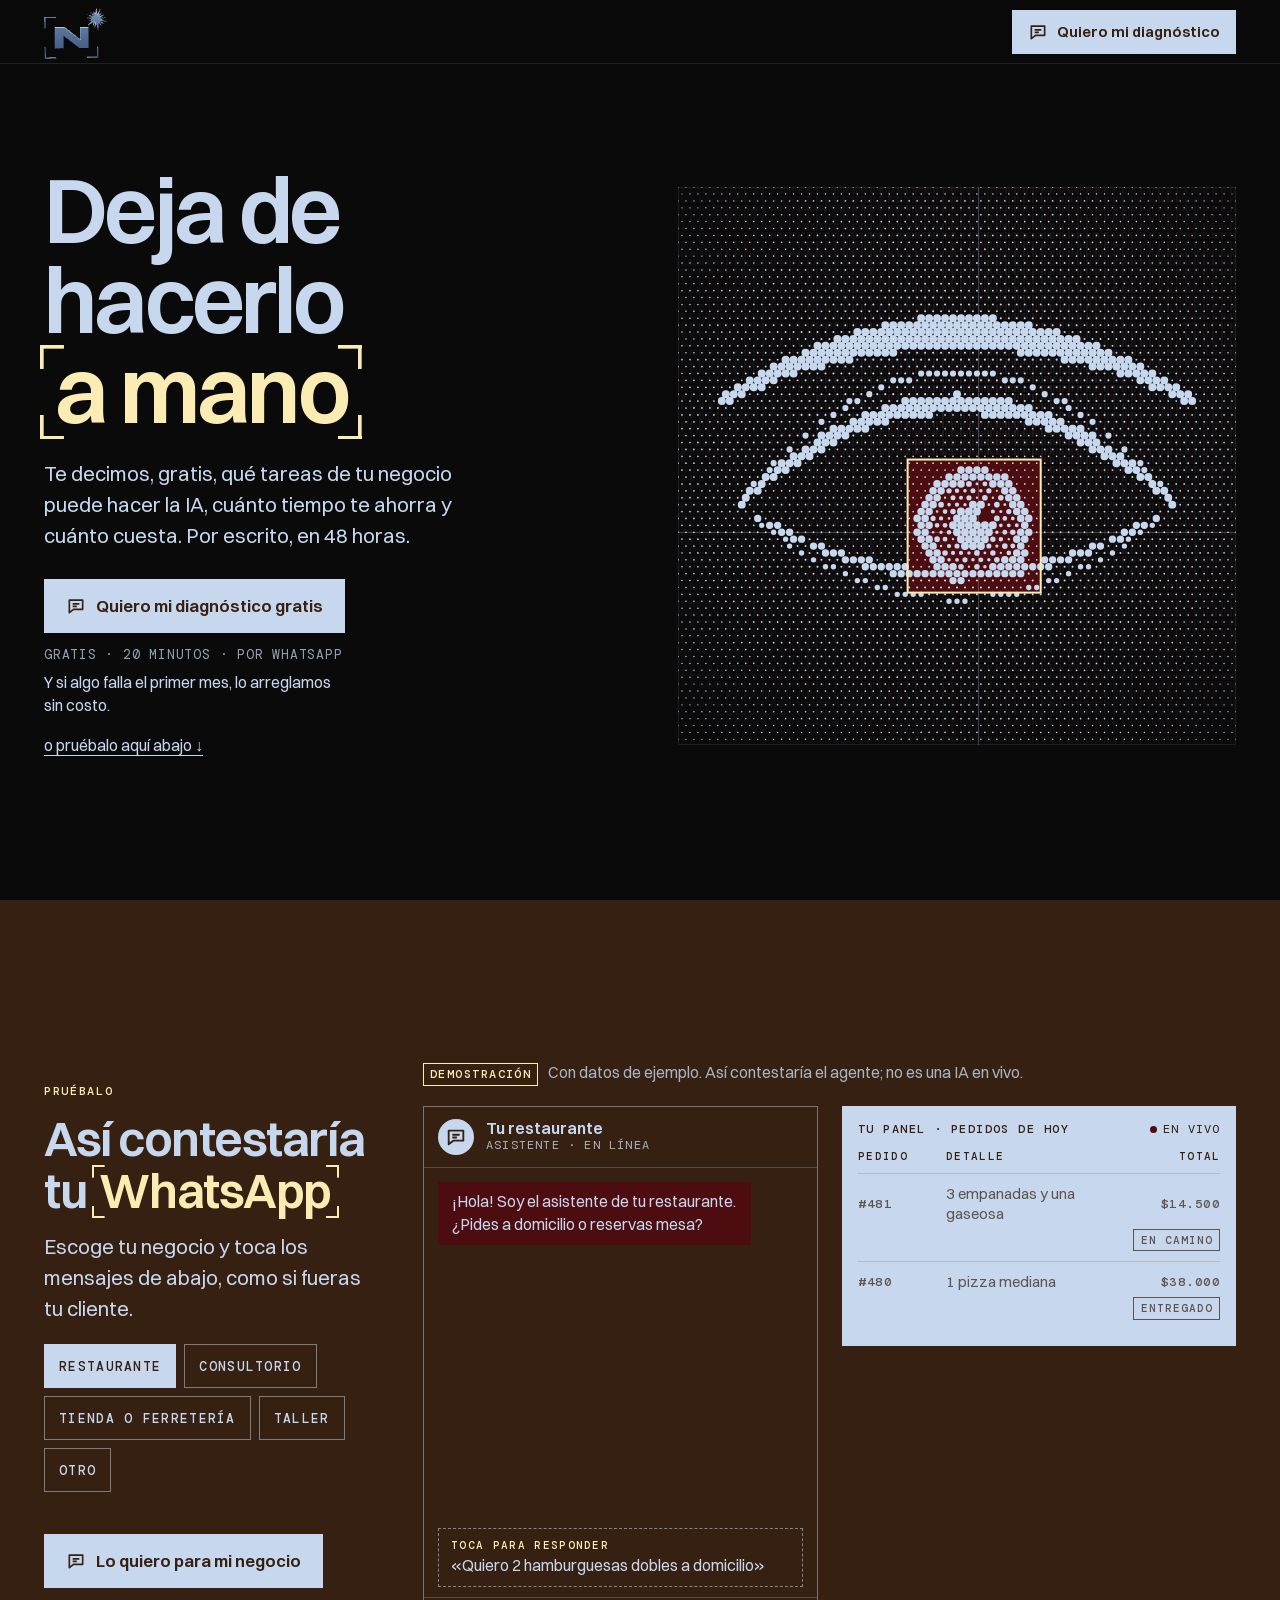
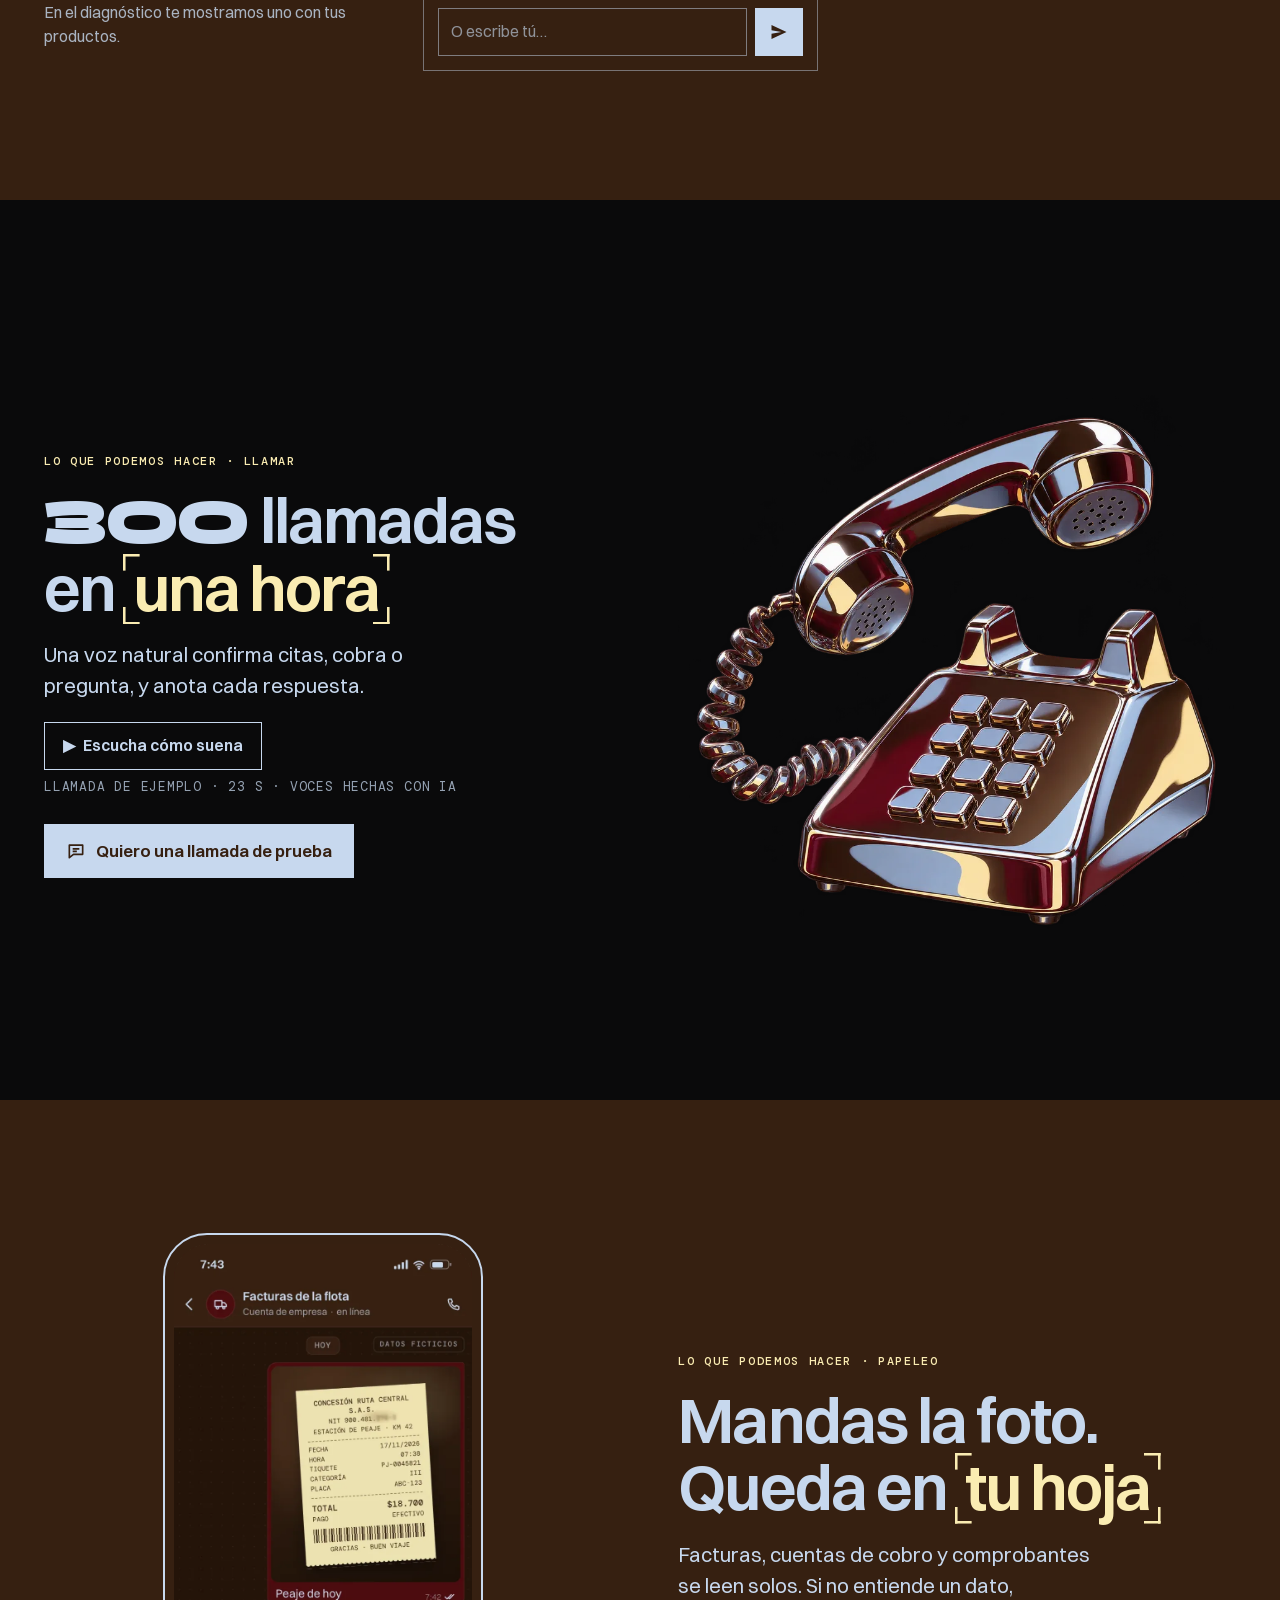
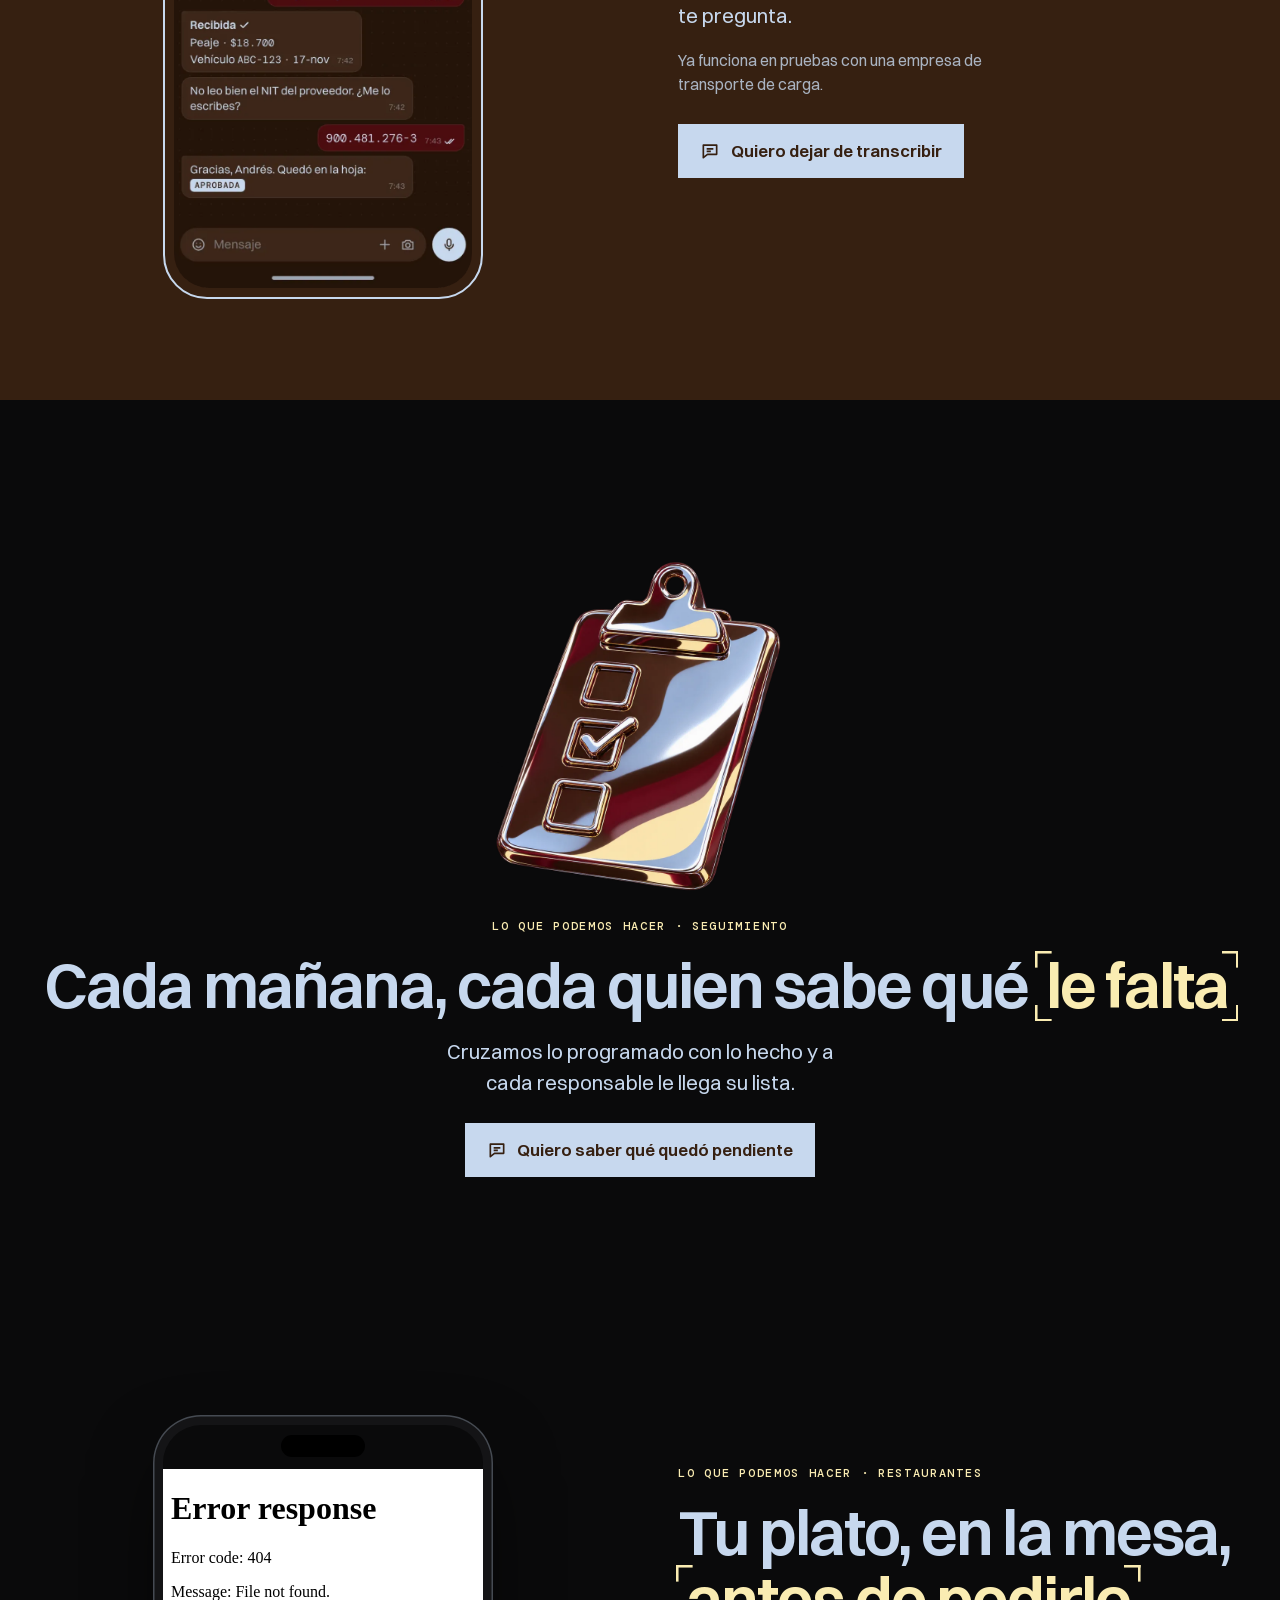
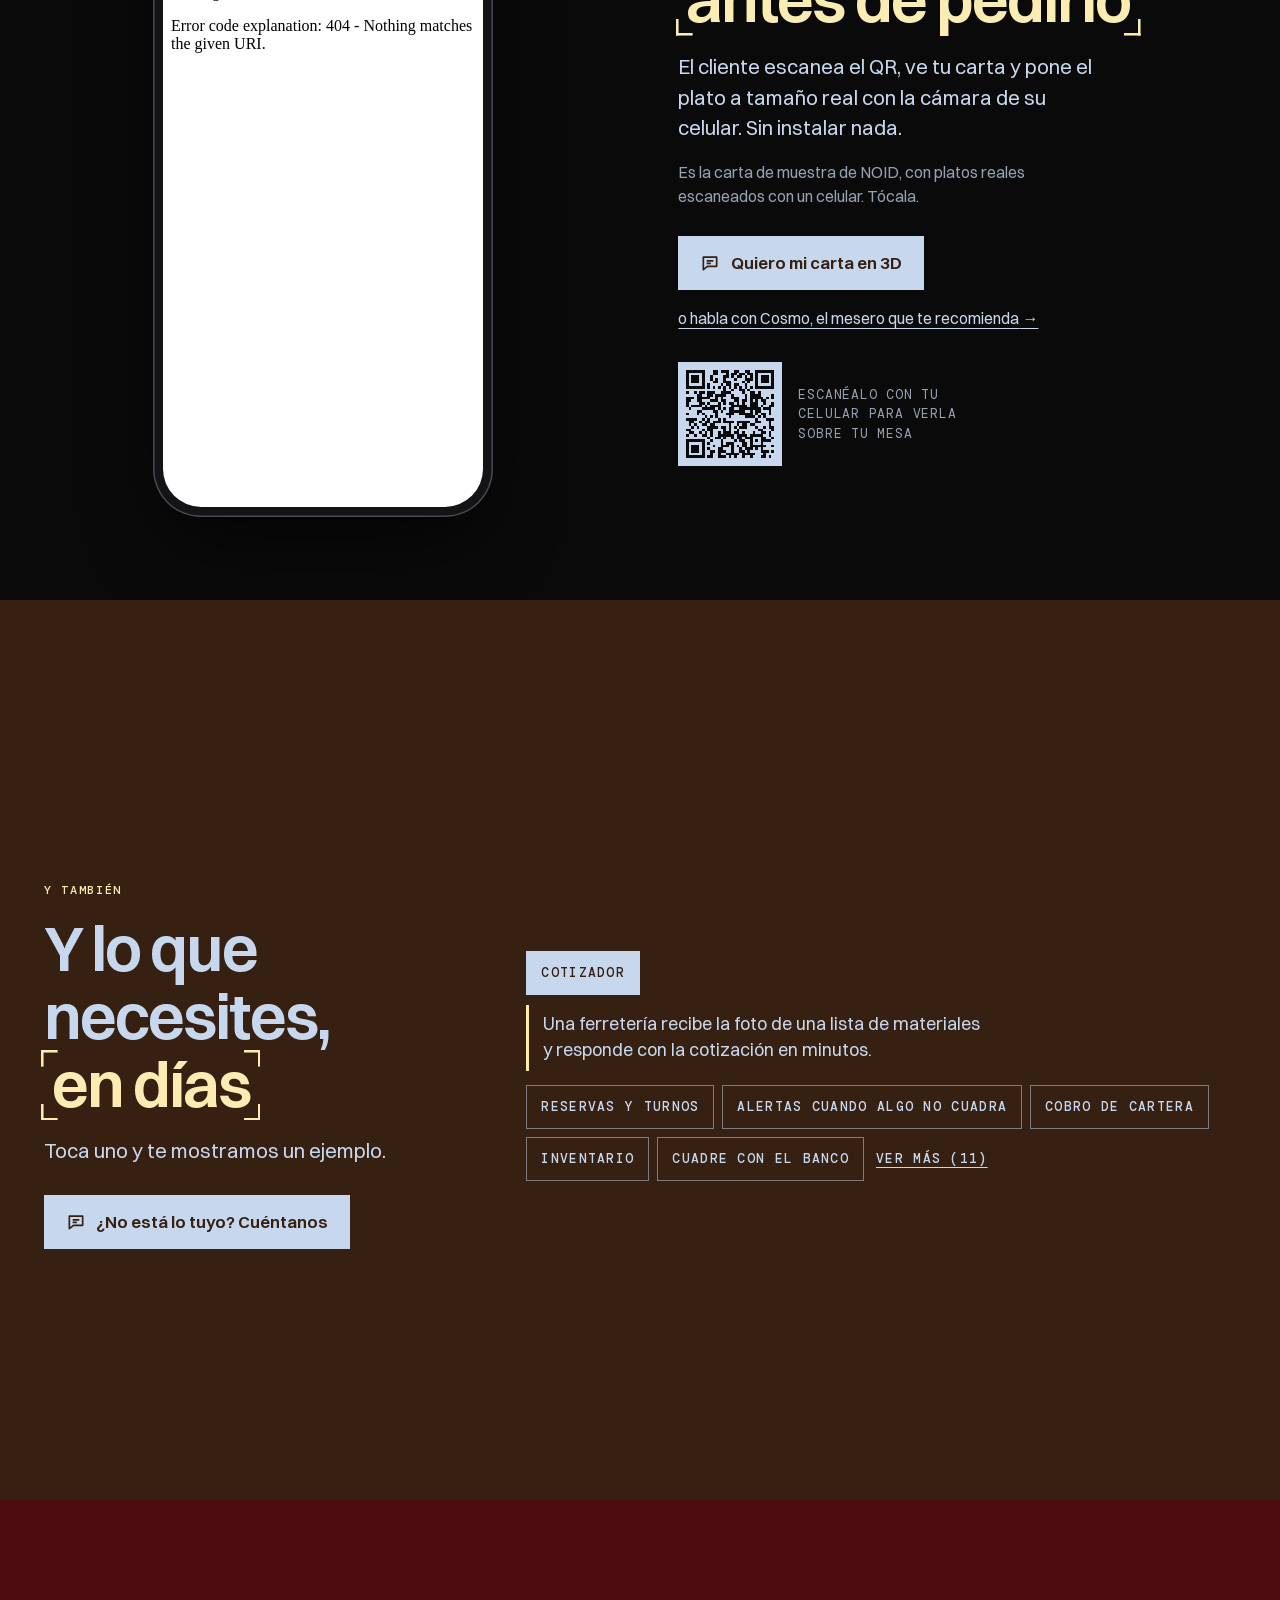
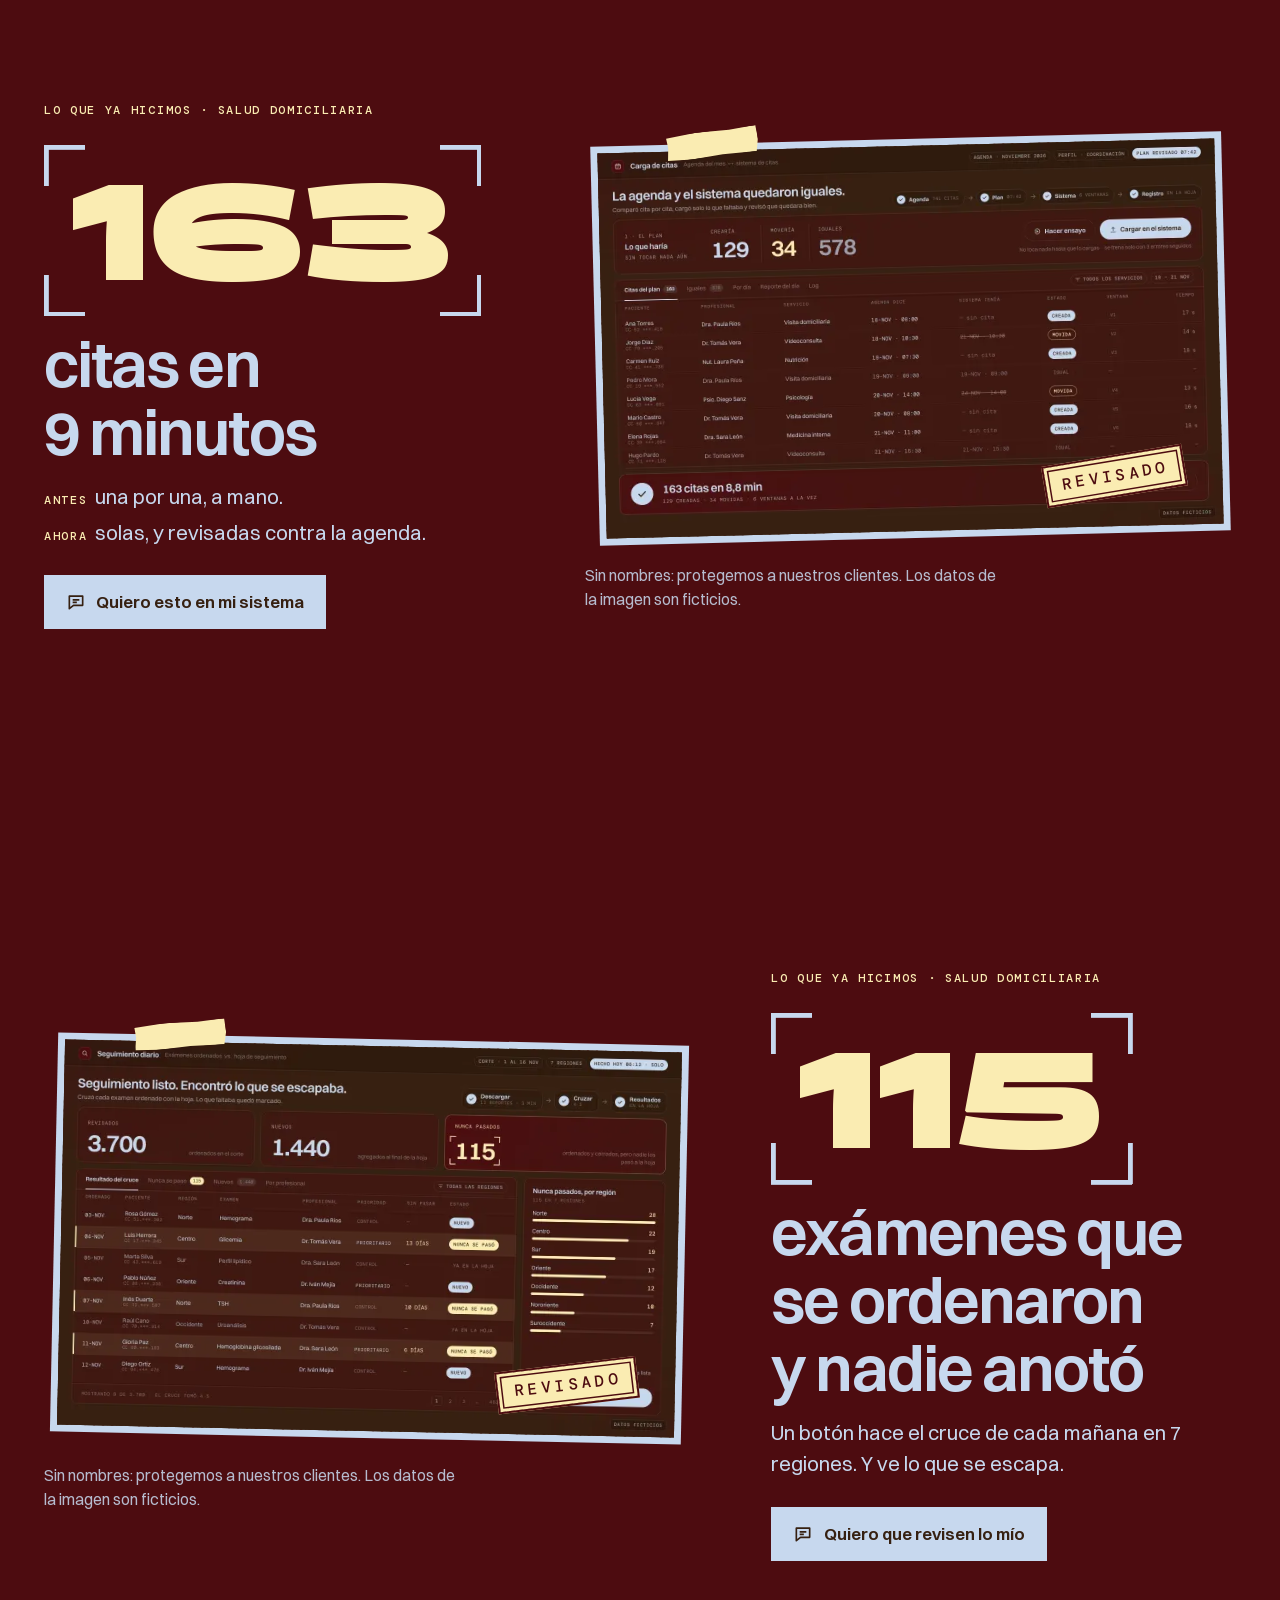
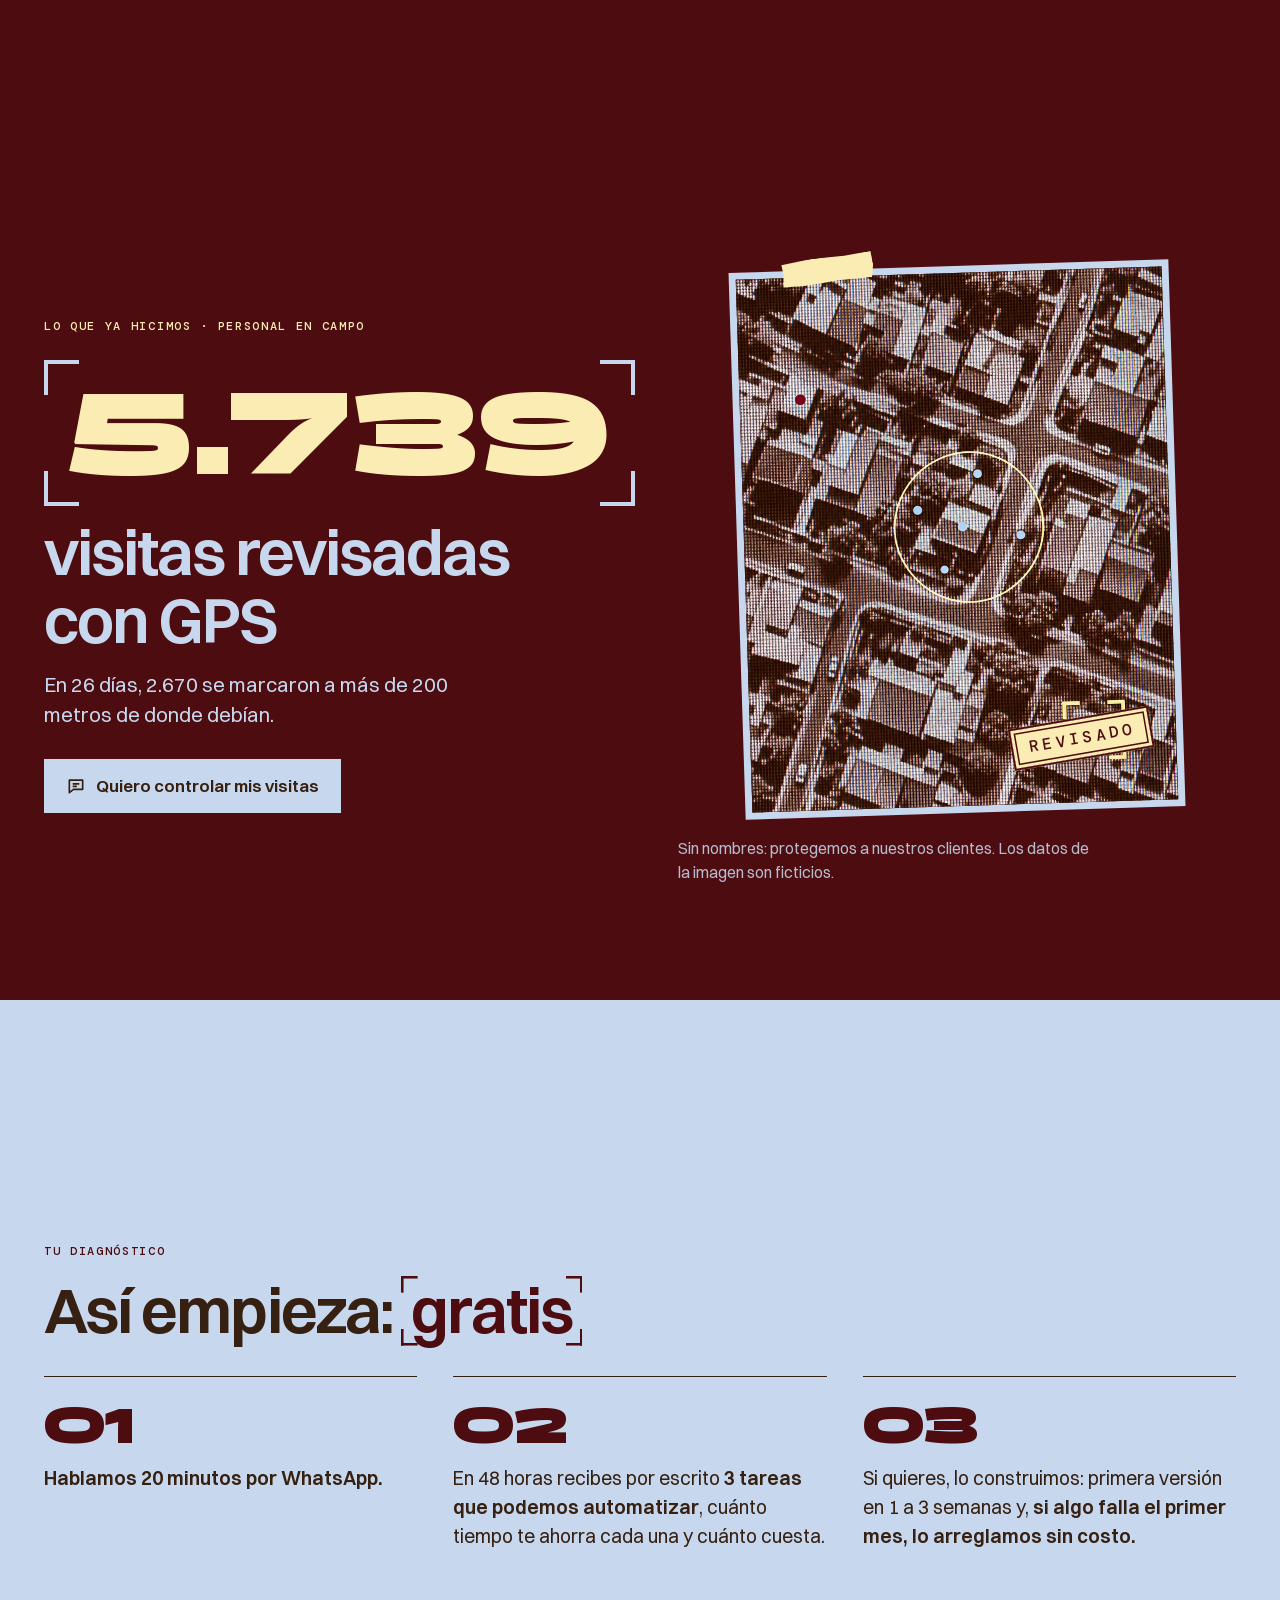
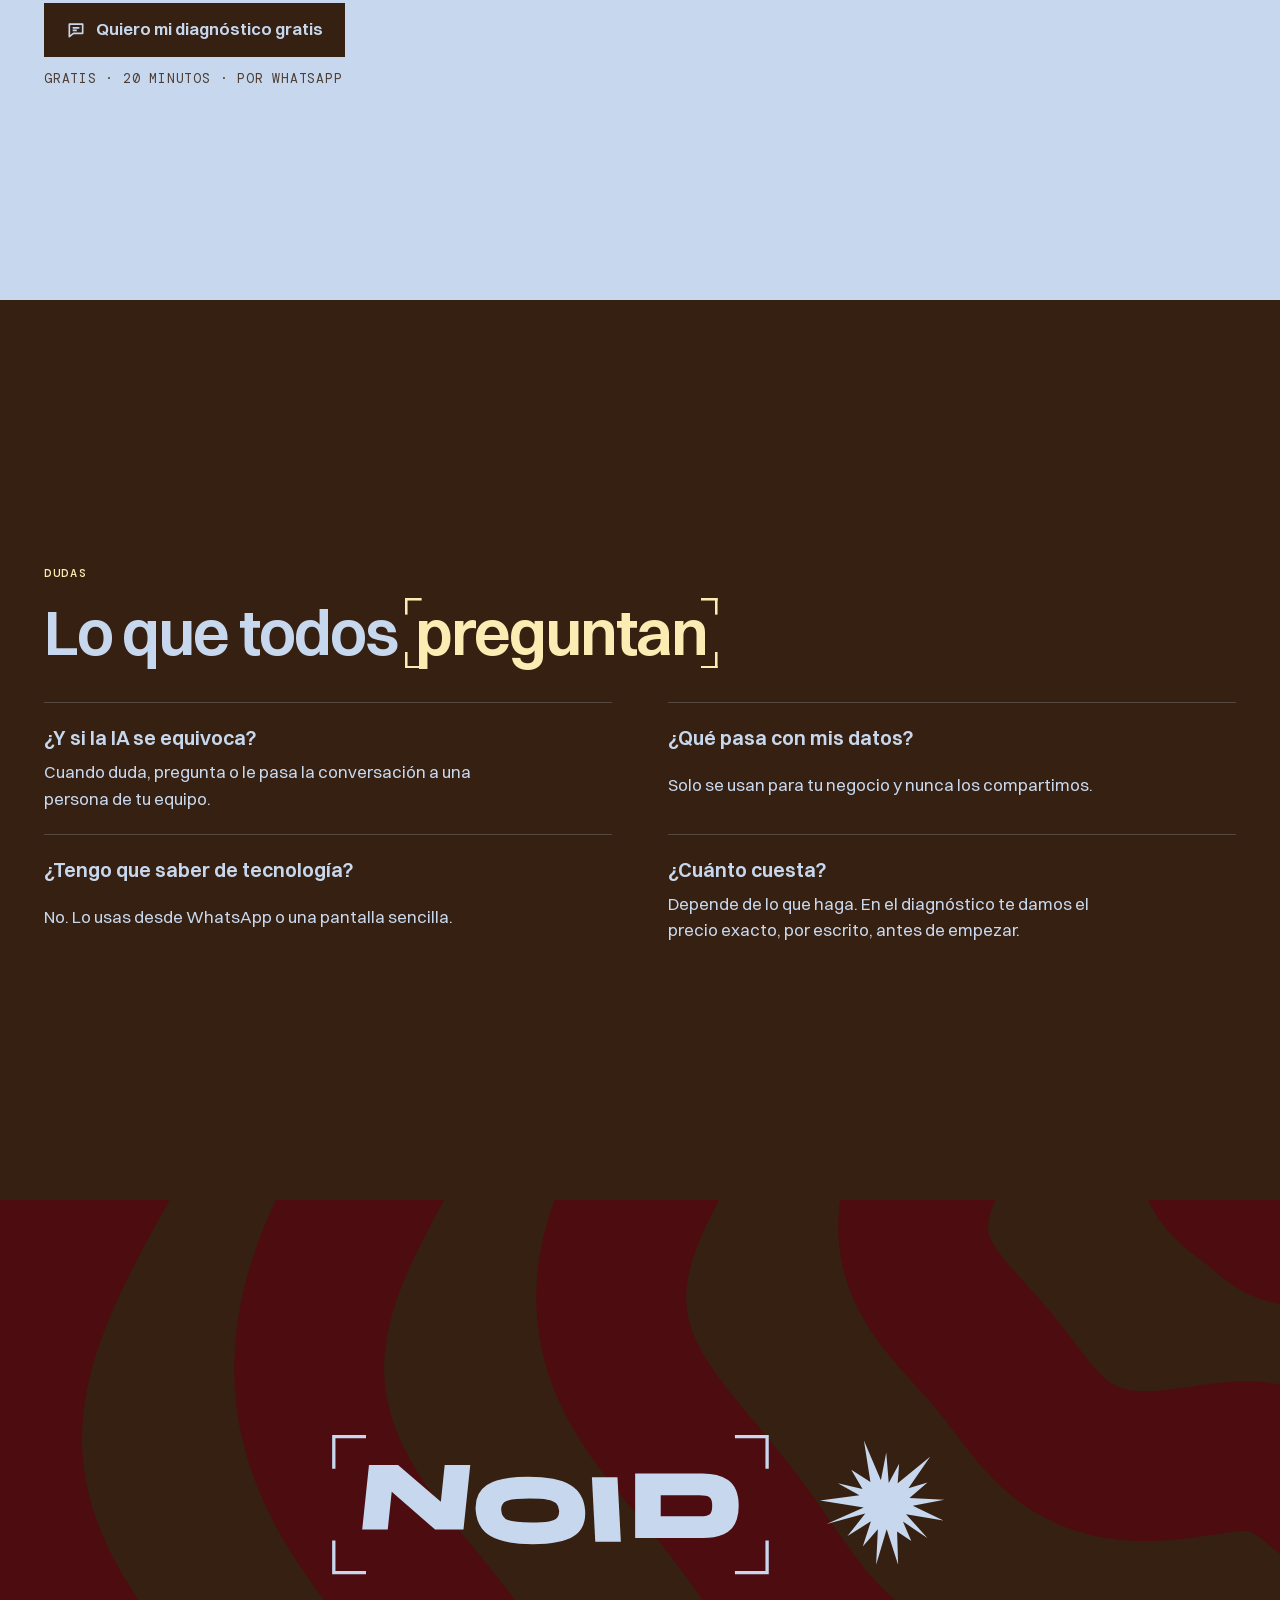
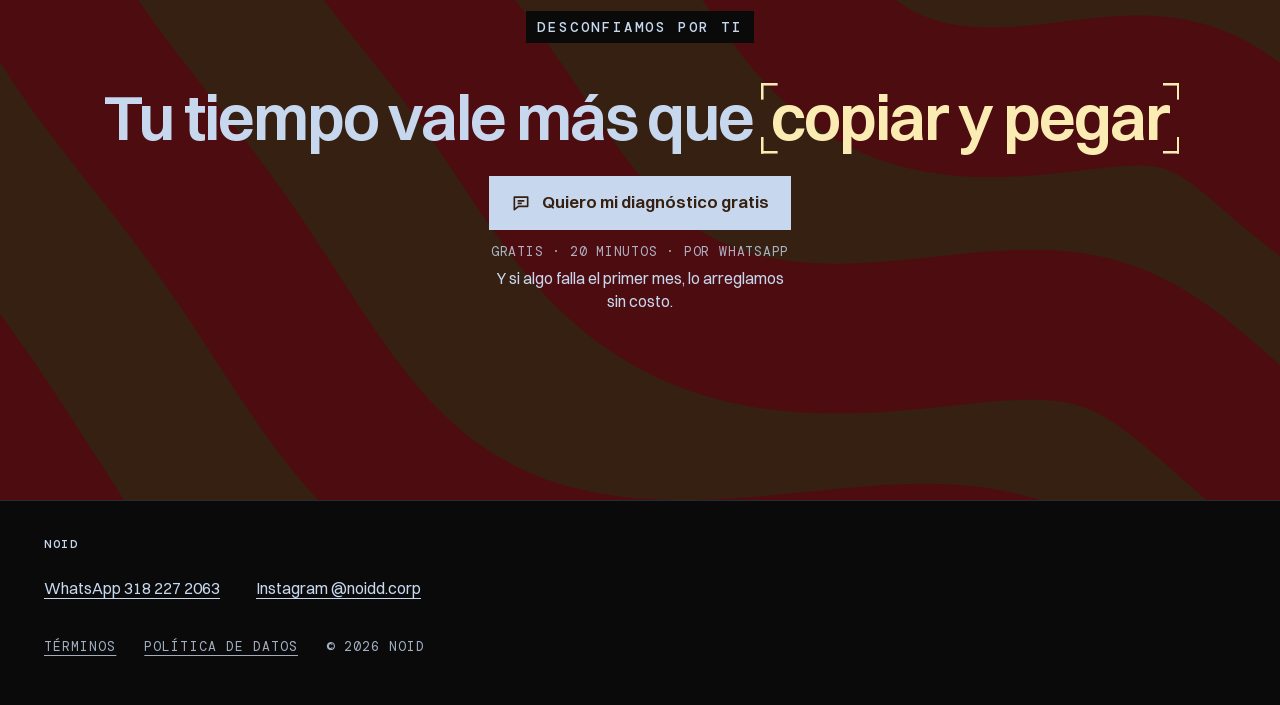
==== commit b663677a: "Sitio nuevo, ronda 3: negro en la paleta, logo cromado en 3D, foco en vez de recortes, frase nueva y" ====
--- a/nuevo/index.html
+++ b/nuevo/index.html
@@ -7,39 +7,35 @@
 <!-- Borrador en /nuevo/: quitar esta línea al pasar la página a la raíz (y agregar canonical y og:url) -->
 <meta name="robots" content="noindex">
 <meta name="description" content="Te decimos, gratis, qué tareas de tu negocio puede hacer la IA: contestar tu WhatsApp, leer tus facturas, llamar a tus clientes. Cuánto tiempo te ahorra y cuánto cuesta, por escrito en 48 horas.">
-<meta name="theme-color" content="#362011">
+<meta name="theme-color" content="#0A0A0B">
 <meta property="og:type" content="website">
 <meta property="og:locale" content="es_CO">
 <meta property="og:site_name" content="NOID">
-<meta property="og:title" content="NOID · Tu negocio, trabajando solo">
+<meta property="og:title" content="NOID · Deja de hacerlo a mano">
 <meta property="og:description" content="Te decimos, gratis, qué tareas de tu negocio puede hacer la IA, cuánto tiempo te ahorra y cuánto cuesta. Por escrito, en 48 horas.">
 <!-- Ruta provisional: cambiarla cuando la página pase a la raíz del sitio -->
 <meta property="og:image" content="https://noidcorp.com/nuevo/img/og.jpg">
 <meta property="og:image:width" content="1200">
 <meta property="og:image:height" content="630">
-<meta property="og:image:alt" content="NOID: Tu negocio, trabajando solo">
+<meta property="og:image:alt" content="NOID: Deja de hacerlo a mano">
 <meta name="twitter:card" content="summary_large_image">
 <link rel="icon" href="../logo.svg" type="image/svg+xml">
+<script>document.documentElement.className='js'</script>
 <!-- Solo se precargan las letras de la portada -->
 <link rel="preload" href="fuentes/switzer-600.woff2" as="font" type="font/woff2" crossorigin>
 <link rel="preload" href="fuentes/switzer-400.woff2" as="font" type="font/woff2" crossorigin>
-<link rel="preload" href="fuentes/gloock-400.woff2" as="font" type="font/woff2" crossorigin>
-<link rel="preload" href="fuentes/archivo-black-400.woff2" as="font" type="font/woff2" crossorigin>
 <style>
-/* ===== Letras (manual 05): todas locales, con swap. Las de los recortes, reducidas al español ===== */
+/* ===== Letras (manual 05): todas locales, con swap. Los recortes de carta anónima salieron el 19-nov (DON: quitan formalidad) ===== */
 @font-face{font-family:"Switzer";src:url(fuentes/switzer-400.woff2) format("woff2");font-weight:400;font-display:swap}
 @font-face{font-family:"Switzer";src:url(fuentes/switzer-600.woff2) format("woff2");font-weight:600;font-display:swap}
 @font-face{font-family:"Panchang";src:url(fuentes/panchang-800.woff2) format("woff2");font-weight:800;font-display:swap}
 @font-face{font-family:"DM Mono";src:url(fuentes/dm-mono-400.woff2) format("woff2");font-weight:400;font-display:swap}
 @font-face{font-family:"DM Mono";src:url(fuentes/dm-mono-500.woff2) format("woff2");font-weight:500;font-display:swap}
-@font-face{font-family:"Gloock";src:url(fuentes/gloock-400.woff2) format("woff2");font-weight:400;font-display:swap}
-@font-face{font-family:"Archivo Black";src:url(fuentes/archivo-black-400.woff2) format("woff2");font-weight:400;font-display:swap}
-@font-face{font-family:"Courier Prime";src:url(fuentes/courier-prime-700.woff2) format("woff2");font-weight:700;font-display:swap}
-@font-face{font-family:"IM Fell English";src:url(fuentes/im-fell-english-italic.woff2) format("woff2");font-weight:400;font-style:italic;font-display:swap}
-
-/* ===== Colores (manual 04): café 55 %, tinto 20 %, azul 20 %, mantequilla 5 %. Solo los cuatro ===== */
+
+/* ===== Colores (manual 04 + 19-nov): café, tinto, azul, mantequilla y NEGRO (pantallas de lujo: portada, cromados, carta 3D).
+   El plateado existe solo dentro de los cromados 3D (el logo): nunca como color de texto, fondo o borde ===== */
 :root{
-  --cafe:#362011;--tinto:#4D0C10;--azul:#C7D8EE;--mant:#FAECB2;
+  --cafe:#362011;--tinto:#4D0C10;--azul:#C7D8EE;--mant:#FAECB2;--negro:#0A0A0B;
   --texto:"Switzer","Helvetica Neue",Arial,sans-serif;
   --mono:"DM Mono",ui-monospace,Menlo,monospace;
   --ancha:"Panchang","Arial Black",sans-serif;
@@ -53,11 +49,13 @@
 @media (min-width:600px){:root{--g:28px}}
 @media (min-width:900px){:root{--g:44px}}
 .t-tinto{--fondo:var(--tinto);--suave:rgba(199,216,238,.86)}
+.t-negro{--fondo:var(--negro);--suave:rgba(199,216,238,.74);--linea:rgba(199,216,238,.16)}
 .t-azul{--fondo:var(--azul);--tinta:var(--cafe);--acento:var(--tinto);--suave:rgba(54,32,17,.84);--linea:rgba(54,32,17,.28);
   --btn-fondo:var(--cafe);--btn-tinta:var(--azul);--btn-hover:var(--tinto);--foco:var(--tinto)}
 *,*::before,*::after{box-sizing:border-box}
-html{background:var(--cafe);-webkit-text-size-adjust:100%;text-size-adjust:100%}
+html{background:var(--negro);-webkit-text-size-adjust:100%;text-size-adjust:100%}
 @media (max-width:899px){html{scroll-padding-bottom:96px}}
+html{scroll-padding-top:72px}
 @media (min-width:900px){html{scroll-padding-top:80px}}
 body{margin:0;background:var(--cafe);color:var(--azul);font:400 17px/1.55 var(--texto);-webkit-font-smoothing:antialiased;overflow-x:clip}
 h1,h2,h3,p,figure,ol,ul,dl,dd{margin:0}
@@ -72,8 +70,8 @@
 
 /* ===== Piezas de texto ===== */
 .etq{font:500 12px/1.3 var(--mono);letter-spacing:.14em;text-transform:uppercase;color:var(--acento)}
-h1,h2{font-weight:600;letter-spacing:-.02em;text-wrap:balance}
-h1{font-size:clamp(40px,5.6vw,80px);line-height:1.04}
+h1,h2{font-weight:600;letter-spacing:-.03em;text-wrap:balance}
+h1{font-size:clamp(46px,7.2vw,108px);line-height:.98;letter-spacing:-.04em}
 h2{font-size:clamp(34px,5vw,66px);line-height:1.06}
 .frase{font-size:clamp(18px,1.6vw,22px);line-height:1.5;max-width:36ch;text-wrap:pretty}
 .apoyo{font-size:16px;line-height:1.5;color:var(--suave);max-width:40ch}
@@ -89,16 +87,17 @@
  linear-gradient(var(--c) 0 0) bottom left/var(--k) var(--t) no-repeat,linear-gradient(var(--c) 0 0) bottom left/var(--t) var(--k) no-repeat,
  linear-gradient(var(--c) 0 0) bottom right/var(--k) var(--t) no-repeat,linear-gradient(var(--c) 0 0) bottom right/var(--t) var(--k) no-repeat}
 
-/* Recortes de carta anónima (manual 05): una o dos palabras, sin punto final.
-   La letra va en ::before para que el texto real se lea (y se copie) una sola vez */
-.recorte{display:inline-flex;flex-wrap:wrap;gap:.06em .28em;vertical-align:baseline;letter-spacing:0}
-.palabra{display:inline-flex;gap:.04em;align-items:center}
-.rl{display:inline-grid;place-items:center;line-height:1;padding:.08em .1em .13em;min-width:.6em;background:var(--cb);color:var(--cf);font-size:calc(var(--k,1) * .8em);font-weight:400}
-.rl::before{content:attr(data-l)}
-.f0{font-family:"Gloock",Georgia,serif}
-.f1{font-family:"Archivo Black","Arial Black",sans-serif}
-.f2{font-family:"Courier Prime","Courier New",monospace;font-weight:700}
-.f3{font-family:"IM Fell English",Georgia,serif;font-style:italic}
+/* Foco (reemplaza los recortes, 19-nov): la palabra clave del título va en el acento, dentro de la mirilla de la marca.
+   Al entrar en pantalla la mirilla se cierra sobre la palabra, como una cámara que enfoca: lleva el ojo a lo que importa.
+   Sin JavaScript o con "reducir movimiento" la mirilla ya está puesta */
+.foco{position:relative;display:inline-block;color:var(--acento);padding:0 .16em .04em;margin:0 -.04em}
+.foco::before{content:"";position:absolute;inset:0;pointer-events:none;--k:.26em;--t:max(2px,.04em);--c:var(--acento);background:
+ linear-gradient(var(--c) 0 0) top left/var(--k) var(--t) no-repeat,linear-gradient(var(--c) 0 0) top left/var(--t) var(--k) no-repeat,
+ linear-gradient(var(--c) 0 0) top right/var(--k) var(--t) no-repeat,linear-gradient(var(--c) 0 0) top right/var(--t) var(--k) no-repeat,
+ linear-gradient(var(--c) 0 0) bottom left/var(--k) var(--t) no-repeat,linear-gradient(var(--c) 0 0) bottom left/var(--t) var(--k) no-repeat,
+ linear-gradient(var(--c) 0 0) bottom right/var(--k) var(--t) no-repeat,linear-gradient(var(--c) 0 0) bottom right/var(--t) var(--k) no-repeat;
+ transition:inset .8s var(--curva),opacity .5s var(--curva)}
+.js .foco:not(.visto)::before{inset:-.2em -.32em;opacity:0}
 .firma{aspect-ratio:1310/304;height:auto}
 
 /* ===== Botones: un solo estilo principal (se invierte solo sobre azul) ===== */
@@ -121,6 +120,11 @@
   linear-gradient(to right,rgba(77,12,16,.95) 0 2px,transparent 2px 3px,rgba(199,216,238,.26) 3px 5px,transparent 5px 6px,rgba(250,236,178,.17) 6px 8px,transparent 8px 9px);
   background-size:100% 100%,9px 9px,9px 9px}
 
+.t-negro .px{background-color:var(--negro);background-image:
+  radial-gradient(ellipse at 58% 42%,rgba(10,10,11,0) 0,rgba(10,10,11,.35) 45%,rgba(10,10,11,.9) 100%),
+  linear-gradient(to bottom,transparent 0 7px,var(--negro) 7px 9px),
+  linear-gradient(to right,rgba(77,12,16,.8) 0 2px,transparent 2px 3px,rgba(199,216,238,.2) 3px 5px,transparent 5px 6px,rgba(250,236,178,.12) 6px 8px,transparent 8px 9px)}
+
 /* Huecos de imagen: guardan su proporción; si la imagen no cargara, se ve la textura */
 .marco{position:relative;overflow:hidden;width:100%}
 .marco>img{position:absolute;inset:0;width:100%;height:100%;object-fit:cover;color:transparent;font-size:0}
@@ -129,7 +133,7 @@
 .marco.cromo.lista{background:none}
 
 /* ===== Pantallas ===== */
-.pantalla{position:relative;min-height:100vh;min-height:100svh;display:grid;align-items:center;padding:64px var(--g) 72px;overflow-x:clip;background:var(--fondo);color:var(--tinta)}
+.pantalla{position:relative;min-height:100vh;min-height:100svh;display:grid;align-items:center;padding:88px var(--g) 72px;overflow-x:clip;background:var(--fondo);color:var(--tinta)}
 @media (min-width:900px){.pantalla{padding:104px var(--g) 72px}}
 .caja{width:100%;max-width:1200px;margin-inline:auto}
 
@@ -157,24 +161,24 @@
 @media (max-width:899px){.cromo{width:min(86vw,380px)}}
 .centro .cromo{width:min(100%,340px)}
 
-/* ===== Encabezado fino (escritorio), café sólido, y botón fijo (celular) ===== */
-.cabecera{display:none}
-@media (min-width:900px){
-  .cabecera{display:flex;position:fixed;inset:0 0 auto 0;z-index:40;height:64px;align-items:center;justify-content:space-between;padding:0 var(--g);background:var(--cafe);border-bottom:1px solid rgba(199,216,238,.22)}
-  .cabecera .firma{width:132px;color:var(--azul)}
-  .cabecera .btn{min-height:44px;padding:9px 16px;font-size:15px}
-}
-/* Manual 10: el cromado nunca junto a la firma. Mientras se ve un cromado o el cierre, la firma del encabezado se esconde */
-.firma-enlace{display:inline-flex;align-items:center;min-height:44px;transition:opacity .2s var(--curva)}
-.sin-firma .cabecera .firma-enlace{opacity:0;pointer-events:none}
-.barra-fija{position:fixed;left:0;right:0;bottom:0;z-index:40;padding:10px var(--g) calc(10px + env(safe-area-inset-bottom,0px));background:var(--cafe);border-top:1px solid rgba(199,216,238,.22);transform:translateY(110%);transition:transform .25s var(--curva);visibility:hidden}
+/* ===== Encabezado negro con el logo cromado en 3D (arriba a la izquierda, en todos los tamaños) y botón fijo (celular) ===== */
+.cabecera{display:flex;position:fixed;inset:0 0 auto 0;z-index:40;height:64px;align-items:center;justify-content:space-between;padding:0 var(--g);background:rgba(10,10,11,.86);-webkit-backdrop-filter:blur(14px) saturate(1.2);backdrop-filter:blur(14px) saturate(1.2);border-bottom:1px solid rgba(199,216,238,.12)}
+.cabecera .btn{min-height:44px;padding:9px 16px;font-size:15px}
+@media (max-width:899px){.cabecera .btn{display:none}}
+/* El logo: el 3D se dibuja en el canvas; mientras carga (o si no hay WebGL) se ve la foto del mismo cromado */
+.logo-enlace{position:relative;display:block;width:84px;height:64px;margin-left:-10px;transition:opacity .25s var(--curva)}
+.logo-enlace img,.logo-enlace canvas{position:absolute;inset:0;width:100%;height:100%}
+.logo-enlace img{object-fit:contain;padding:9px 8px;transition:opacity .3s var(--curva)}
+.logo-enlace canvas{opacity:0;transition:opacity .4s var(--curva)}
+.logo-enlace.vivo canvas{opacity:1}.logo-enlace.vivo img{opacity:0}
+/* Manual 10: el cromado nunca junto a la firma en 2D. En el cierre (la firma grande) el logo del encabezado se esconde */
+.sin-logo .cabecera .logo-enlace{opacity:0;pointer-events:none}
+.barra-fija{position:fixed;left:0;right:0;bottom:0;z-index:40;padding:10px var(--g) calc(10px + env(safe-area-inset-bottom,0px));background:var(--negro);border-top:1px solid rgba(199,216,238,.16);transform:translateY(110%);transition:transform .25s var(--curva);visibility:hidden}
 .barra-fija.ver{transform:none;visibility:visible}
 .barra-fija .btn{width:100%}
 @media (min-width:900px){.barra-fija{display:none}}
 
 /* ===== 1 · Portada ===== */
-.portada .firma-movil{width:136px;color:var(--azul);margin-bottom:24px}
-@media (min-width:900px){.portada .firma-movil{display:none}}
 .portada .escena>.texto{gap:20px}
 .portada .frase{max-width:34ch}
 @media (max-width:899px){.portada-escena{grid-template-areas:"texto" "accion" "imagen"}}
@@ -272,6 +276,22 @@
 .celular{width:min(78vw,320px);margin-inline:auto;padding:9px;border-radius:44px;background:var(--cafe);border:2px solid var(--azul)}
 .celular .marco{border-radius:35px;aspect-ratio:780/1688}
 
+/* ===== 6 · Carta en 3D: la demo real dentro de un celular (escritorio: se usa ahí mismo; celular: se abre completa) ===== */
+.telefono{position:relative;width:min(80vw,340px);margin-inline:auto;aspect-ratio:9/18.6;padding:10px;border-radius:48px;background:#141416;box-shadow:inset 0 0 0 1.5px rgba(199,216,238,.28),0 30px 80px -20px rgba(0,0,0,.8)}
+.telefono::before{content:"";position:absolute;z-index:2;top:20px;left:50%;width:84px;height:22px;margin-left:-42px;border-radius:12px;background:#000}
+.pantallita{position:relative;width:100%;height:100%;overflow:hidden;border-radius:38px;background:var(--negro)}
+/* La franja de arriba hace de barra de estado: la cámara del teléfono no tapa la carta */
+.pantallita iframe{position:absolute;left:0;top:44px;width:100%;height:calc(100% - 44px);border:0;background:var(--negro)}
+.pantallita .espera{position:absolute;inset:0;display:grid;place-items:center;font:500 12px/1.4 var(--mono);letter-spacing:.14em;text-transform:uppercase;color:var(--suave)}
+/* En celular la demo no atrapa el dedo: un toque la abre completa (ahí sí funciona la cámara) */
+.tapa{display:none}
+@media (max-width:899px){.tapa{display:grid;position:absolute;inset:0;z-index:3;place-items:end center;padding-bottom:26px;text-decoration:none}
+  .tapa span{background:var(--azul);color:var(--negro);font:600 15px/1.2 var(--texto);padding:12px 18px}}
+.qr-bloque{display:none}
+@media (min-width:900px){.qr-bloque{display:flex;gap:16px;align-items:center;margin-top:22px}
+  .qr-bloque img{width:104px;height:104px;flex:none}
+  .qr-bloque p{font:400 13px/1.5 var(--mono);letter-spacing:.06em;text-transform:uppercase;color:var(--suave);max-width:24ch}}
+
 /* ===== 6 · Y también: fichas; el ejemplo sale justo debajo de la ficha tocada ===== */
 .fichas{display:flex;flex-wrap:wrap;gap:8px;align-items:flex-start}
 .fichas li{display:block}
@@ -326,13 +346,13 @@
 .late{animation:late 1.6s ease-in-out infinite}
 @keyframes gira{to{transform:rotate(360deg)}}
 @keyframes late{0%,100%{transform:scale(.88)}50%{transform:scale(1.06)}}
-.lema{font:500 14px/1.3 var(--mono);letter-spacing:.2em;text-transform:uppercase;background:var(--cafe);color:var(--azul);padding:.5em .8em}
+.lema{font:500 14px/1.3 var(--mono);letter-spacing:.2em;text-transform:uppercase;background:var(--negro);color:var(--azul);padding:.5em .8em}
 .cierre h2{margin-top:18px}
 .cierre .accion{justify-items:center}
 .cierre .garantia{margin-inline:auto;text-align:center}
 
 /* ===== Pie ===== */
-.pie{padding:36px var(--g) calc(36px + env(safe-area-inset-bottom,0px));border-top:1px solid rgba(199,216,238,.22);background:var(--cafe)}
+.pie{padding:36px var(--g) calc(36px + env(safe-area-inset-bottom,0px));border-top:1px solid rgba(199,216,238,.16);background:var(--negro)}
 .pie .caja{display:grid;gap:14px}
 .pie-filas{display:flex;flex-wrap:wrap;gap:4px 36px;font-size:16px}
 .pie-filas a,.pie-legal a{display:inline-flex;align-items:center;min-height:44px;text-underline-offset:4px}
@@ -375,18 +395,20 @@
 
 <!-- Encabezado fino (solo escritorio) -->
 <header class="cabecera">
-  <a class="firma-enlace" href="#inicio" aria-label="NOID, ir al inicio"><svg class="firma" aria-hidden="true"><use href="#firma"/></svg></a>
+  <a class="logo-enlace" id="logo" href="#inicio" aria-label="NOID, ir al inicio">
+    <img src="img/logo-cromado.webp" width="288" height="240" alt="" decoding="async" fetchpriority="high">
+    <canvas id="logoCv" aria-hidden="true"></canvas>
+  </a>
   <a class="btn" href="https://wa.me/573182272063?text=Hola%2C%20quiero%20el%20diagn%C3%B3stico%20gratis.%20Mi%20negocio%20es%20___" target="_blank" rel="noopener" data-wa="Hola, quiero el diagnóstico gratis. Mi negocio es ___" data-pantalla="encabezado"><svg aria-hidden="true"><use href="#globo"/></svg>Quiero mi diagnóstico</a>
 </header>
 
 <main id="contenido">
 
 <!-- 1 · Portada -->
-<section class="pantalla portada" id="inicio" data-n="1" data-nombre="portada" aria-labelledby="t1">
+<section class="pantalla t-negro portada" id="inicio" data-n="1" data-nombre="portada" aria-labelledby="t1">
   <div class="caja escena portada-escena">
     <div class="texto">
-      <svg class="firma firma-movil" role="img" aria-label="NOID"><use href="#firma"/></svg>
-      <h1 id="t1">Tu negocio, <span class="recorte">trabajando solo</span></h1>
+      <h1 id="t1">Deja de hacerlo <span class="foco">a mano</span></h1>
       <p class="frase">Te decimos, gratis, qué tareas de tu negocio puede hacer la IA, cuánto tiempo te ahorra y cuánto cuesta. Por escrito, en 48 horas.</p>
     </div>
     <div class="accion">
@@ -409,7 +431,7 @@
   <div class="caja prueba">
     <div class="prueba-cab">
       <p class="etq">Pruébalo</p>
-      <h2 id="t2">Así contestaría tu <span class="recorte">WhatsApp</span></h2>
+      <h2 id="t2">Así contestaría tu <span class="foco">WhatsApp</span></h2>
       <p class="frase">Escoge tu negocio y toca los mensajes de abajo, como si fueras tu cliente.</p>
     </div>
     <div class="negocios" role="group" aria-label="Tipo de negocio">
@@ -448,11 +470,11 @@
 </section>
 
 <!-- 3 · Llamar -->
-<section class="pantalla" id="llamadas" data-n="3" data-nombre="llamadas" aria-labelledby="t3">
+<section class="pantalla t-negro" id="llamadas" data-n="3" data-nombre="llamadas" aria-labelledby="t3">
   <div class="caja escena">
     <div class="texto">
       <p class="etq">Lo que podemos hacer · Llamar</p>
-      <h2 id="t3"><span class="num">300</span> llamadas en <span class="recorte">una hora</span></h2>
+      <h2 id="t3"><span class="num">300</span> llamadas en <span class="foco">una hora</span></h2>
       <p class="frase">Una voz natural confirma citas, cobra o pregunta, y anota cada respuesta.</p>
       <div class="escucha" id="escucha">
         <button type="button" class="btn-sec" id="btnEscucha"><span aria-hidden="true">▶</span> <span>Escucha cómo suena</span></button>
@@ -474,7 +496,7 @@
   <div class="caja escena izq">
     <div class="texto">
       <p class="etq">Lo que podemos hacer · Papeleo</p>
-      <h2 id="t4">Mandas la foto.<br>Queda en <span class="recorte">tu hoja</span></h2>
+      <h2 id="t4">Mandas la foto.<br>Queda en <span class="foco">tu hoja</span></h2>
       <p class="frase">Facturas, cuentas de cobro y comprobantes se leen solos. Si no entiende un dato, te pregunta.</p>
       <p class="apoyo">Ya funciona en pruebas con una empresa de transporte de carga.</p>
     </div>
@@ -490,14 +512,14 @@
 </section>
 
 <!-- 5 · Seguimiento -->
-<section class="pantalla" id="seguimiento" data-n="5" data-nombre="seguimiento" aria-labelledby="t5">
+<section class="pantalla t-negro" id="seguimiento" data-n="5" data-nombre="seguimiento" aria-labelledby="t5">
   <div class="caja escena centro">
     <div class="imagen">
       <div class="marco cromo px" data-cromo><img src="img/portapapeles.webp" width="900" height="900" loading="lazy" decoding="async" sizes="(min-width:900px) 340px, min(86vw,380px)" alt="Portapapeles de cromo con tres casillas, una marcada"></div>
     </div>
     <div class="texto">
       <p class="etq">Lo que podemos hacer · Seguimiento</p>
-      <h2 id="t5">Cada mañana, cada quien sabe qué <span class="recorte">le falta</span></h2>
+      <h2 id="t5">Cada mañana, cada quien sabe qué <span class="foco">le falta</span></h2>
       <p class="frase">Cruzamos lo programado con lo hecho y a cada responsable le llega su lista.</p>
     </div>
     <div class="accion">
@@ -506,12 +528,38 @@
   </div>
 </section>
 
-<!-- 6 · Y también -->
-<section class="pantalla tambien" id="tambien" data-n="6" data-nombre="y también" aria-labelledby="t6">
+<!-- 6 · Carta en 3D: la demo real de la carta de muestra de NOID -->
+<section class="pantalla t-negro carta3d" id="carta-3d" data-n="6" data-nombre="la carta en 3D" aria-labelledby="t6c">
+  <div class="caja escena izq">
+    <div class="texto">
+      <p class="etq">Lo que podemos hacer · Restaurantes</p>
+      <h2 id="t6c">Tu plato, en la mesa, <span class="foco">antes de pedirlo</span></h2>
+      <p class="frase">El cliente escanea el QR, ve tu carta y pone el plato a tamaño real con la cámara de su celular. Sin instalar nada.</p>
+      <p class="apoyo">Es la carta de muestra de NOID, con platos reales escaneados con un celular. Tócala.</p>
+    </div>
+    <div class="imagen">
+      <figure class="telefono">
+        <div class="pantallita">
+          <p class="espera" id="cartaEspera">Cargando la carta…</p>
+          <iframe id="cartaDemo" title="Carta de muestra de NOID en 3D" data-src="/demo-ar/muestra/carta.html?r=muestra-noid" loading="lazy" allow="xr-spatial-tracking; fullscreen; autoplay" referrerpolicy="no-referrer"></iframe>
+          <a class="tapa" href="/demo-ar/muestra/carta.html?r=muestra-noid" target="_blank" rel="noopener" data-pantalla="6-demo-ar"><span>Ábrela y ponla en tu mesa</span></a>
+        </div>
+      </figure>
+    </div>
+    <div class="accion">
+      <a class="btn" href="https://wa.me/573182272063?text=Hola%2C%20vi%20la%20carta%20en%203D.%20Mi%20restaurante%20es%20___" target="_blank" rel="noopener" data-wa="Hola, vi la carta en 3D. Mi restaurante es ___" data-pantalla="6"><svg aria-hidden="true"><use href="#globo"/></svg>Quiero mi carta en 3D</a>
+      <a class="enlace" href="/demo-ar/muestra/" target="_blank" rel="noopener" data-pantalla="6-mesero">o habla con Cosmo, el mesero que te recomienda <span aria-hidden="true">&nbsp;→</span></a>
+      <div class="qr-bloque"><img src="img/qr-carta.svg" width="104" height="104" alt="Código QR de la carta de muestra"><p>Escanéalo con tu celular para verla sobre tu mesa</p></div>
+    </div>
+  </div>
+</section>
+
+<!-- 7 · Y también -->
+<section class="pantalla tambien" id="tambien" data-n="7" data-nombre="y también" aria-labelledby="t6">
   <div class="caja escena">
     <div class="texto">
       <p class="etq">Y también</p>
-      <h2 id="t6">Y lo que necesites, <span class="recorte">en días</span></h2>
+      <h2 id="t6">Y lo que necesites, <span class="foco">en días</span></h2>
       <p class="frase">Toca uno y te mostramos un ejemplo.</p>
     </div>
     <div class="imagen">
@@ -521,8 +569,7 @@
         <li><button type="button" class="chip" aria-expanded="false" aria-controls="ejemplo" data-ej="Te llega un aviso al celular si lo que vendiste en el día no cuadra con lo que entró al banco.">Alertas cuando algo no cuadra</button></li>
         <li><button type="button" class="chip" aria-expanded="false" aria-controls="ejemplo" data-ej="Un colegio le recuerda el pago a cada familia 3 días antes. Tú solo llamas a quien no responde.">Cobro de cartera</button></li>
         <li><button type="button" class="chip" aria-expanded="false" aria-controls="ejemplo" data-ej="Un minimercado recibe en el celular: «Quedan 5 cajas de leche, pide hoy».">Inventario</button></li>
-        <li><button type="button" class="chip" aria-expanded="false" aria-controls="ejemplo" data-ej="El comensal ve la hamburguesa a tamaño real sobre su mesa antes de pedirla, sin instalar nada." data-enlace="https://noidcorp.com/demo-ar/muestra/" data-enlace-txt="Ábrela en tu celular (demo de muestra)">Carta en 3D para restaurantes</button></li>
-        <li class="extra" hidden><button type="button" class="chip" aria-expanded="false" aria-controls="ejemplo" data-ej="Una tienda en línea cruza el extracto con sus ventas y ve solo los 7 pagos que no cuadran.">Cuadre con el banco</button></li>
+        <li><button type="button" class="chip" aria-expanded="false" aria-controls="ejemplo" data-ej="Una tienda en línea cruza el extracto con sus ventas y ve solo los 7 pagos que no cuadran.">Cuadre con el banco</button></li>
         <li class="extra" hidden><button type="button" class="chip" aria-expanded="false" aria-controls="ejemplo" data-ej="Una inmobiliaria llena un formulario y sale el contrato de arriendo listo para firmar.">Contratos y documentos</button></li>
         <li class="extra" hidden><button type="button" class="chip" aria-expanded="false" aria-controls="ejemplo" data-ej="Un vendedor ve cada mañana a quién llamar hoy y qué le prometió a cada cliente.">Lista de clientes</button></li>
         <li class="extra" hidden><button type="button" class="chip" aria-expanded="false" aria-controls="ejemplo" data-ej="Los clientes de una mensajería consultan solos dónde va su envío, sin llamar.">Página para tus clientes</button></li>
@@ -534,7 +581,7 @@
         <li class="extra" hidden><button type="button" class="chip" aria-expanded="false" aria-controls="ejemplo" data-ej="Un gimnasio descubre que tiene 1.200 clientes, no 1.500: el resto eran repetidos mal escritos.">Limpiar tu lista de clientes</button></li>
         <li class="extra" hidden><button type="button" class="chip" aria-expanded="false" aria-controls="ejemplo" data-ej="Un consultorio nuevo tiene su página en días: rápida en el celular y con botón de WhatsApp.">Página web</button></li>
         <li class="extra" hidden><button type="button" class="chip" aria-expanded="false" aria-controls="ejemplo" data-ej="Una macro que tardaba media hora y fallaba a fin de mes ahora corre en un minuto.">Arreglar lo que ya tienes</button></li>
-        <li class="li-mas"><button type="button" class="ver-mas" id="verMas" aria-expanded="false">Ver más (12)</button></li>
+        <li class="li-mas"><button type="button" class="ver-mas" id="verMas" aria-expanded="false">Ver más (11)</button></li>
         <li class="ejemplo" id="ejemplo" aria-live="polite" hidden><p id="ejemploTxt"></p></li>
       </ul>
     </div>
@@ -545,7 +592,7 @@
 </section>
 
 <!-- 7 · Caso: citas -->
-<section class="pantalla t-tinto" id="caso-citas" data-n="7" data-nombre="el caso de las citas" aria-labelledby="t7">
+<section class="pantalla t-tinto" id="caso-citas" data-n="8" data-nombre="el caso de las citas" aria-labelledby="t7">
   <div class="caja escena img-grande">
     <div class="texto">
       <p class="etq">Lo que ya hicimos · Salud domiciliaria</p>
@@ -566,7 +613,7 @@
 </section>
 
 <!-- 8 · Caso: exámenes -->
-<section class="pantalla t-tinto" id="caso-examenes" data-n="8" data-nombre="el caso de los exámenes" aria-labelledby="t8">
+<section class="pantalla t-tinto" id="caso-examenes" data-n="9" data-nombre="el caso de los exámenes" aria-labelledby="t8">
   <div class="caja escena izq img-grande">
     <div class="texto">
       <p class="etq">Lo que ya hicimos · Salud domiciliaria</p>
@@ -587,7 +634,7 @@
 </section>
 
 <!-- 9 · Caso: GPS -->
-<section class="pantalla t-tinto" id="caso-gps" data-n="9" data-nombre="el caso del GPS" aria-labelledby="t9">
+<section class="pantalla t-tinto" id="caso-gps" data-n="10" data-nombre="el caso del GPS" aria-labelledby="t9">
   <div class="caja escena">
     <div class="texto">
       <p class="etq">Lo que ya hicimos · Personal en campo</p>
@@ -608,10 +655,10 @@
 </section>
 
 <!-- 10 · Así empieza (tu diagnóstico) -->
-<section class="pantalla t-azul empieza" id="empieza" data-n="10" data-nombre="el diagnóstico" aria-labelledby="t10">
+<section class="pantalla t-azul empieza" id="empieza" data-n="11" data-nombre="el diagnóstico" aria-labelledby="t10">
   <div class="caja">
     <p class="etq">Tu diagnóstico</p>
-    <h2 id="t10" style="margin-top:16px">Así empieza: <span class="recorte" data-fondo="azul">gratis</span></h2>
+    <h2 id="t10" style="margin-top:16px">Así empieza: <span class="foco">gratis</span></h2>
     <ol class="pasos">
       <li class="paso"><span class="paso-num" aria-hidden="true">01</span><p><span class="sr">Paso 1: </span><b>Hablamos 20 minutos por WhatsApp.</b></p></li>
       <li class="paso"><span class="paso-num" aria-hidden="true">02</span><p><span class="sr">Paso 2: </span>En 48 horas recibes por escrito <b>3 tareas que podemos automatizar</b>, cuánto tiempo te ahorra cada una y cuánto cuesta.</p></li>
@@ -625,10 +672,10 @@
 </section>
 
 <!-- 11 · Dudas -->
-<section class="pantalla" id="dudas" data-n="11" data-nombre="las dudas" aria-labelledby="t11">
+<section class="pantalla" id="dudas" data-n="12" data-nombre="las dudas" aria-labelledby="t11">
   <div class="caja">
     <p class="etq">Dudas</p>
-    <h2 id="t11" style="margin-top:16px">Lo que todos <span class="recorte">preguntan</span></h2>
+    <h2 id="t11" style="margin-top:16px">Lo que todos <span class="foco">preguntan</span></h2>
     <div class="dudas-lista">
       <div class="duda"><h3>¿Y si la IA se equivoca?</h3><p>Cuando duda, pregunta o le pasa la conversación a una persona de tu equipo.</p></div>
       <div class="duda"><h3>¿Qué pasa con mis datos?</h3><p>Solo se usan para tu negocio y nunca los compartimos.</p></div>
@@ -639,7 +686,7 @@
 </section>
 
 <!-- 12 · Cierre: la firma en movimiento sobre las ondas (manual, portada). Sin cromado -->
-<section class="pantalla cierre" id="cierre" data-n="12" data-nombre="el cierre" aria-labelledby="t12">
+<section class="pantalla cierre" id="cierre" data-n="13" data-nombre="el cierre" aria-labelledby="t12">
   <canvas class="ondas" id="ondas" aria-hidden="true"></canvas>
   <div class="caja">
     <svg class="firma-viva" viewBox="62 40 1310 360" role="img" aria-label="NOID">
@@ -653,7 +700,7 @@
       </g>
     </svg>
     <p class="lema">Desconfiamos por ti</p>
-    <h2 id="t12">Tu negocio, <span class="recorte">trabajando solo</span></h2>
+    <h2 id="t12">Tu tiempo vale más que <span class="foco">copiar y pegar</span></h2>
     <div class="accion">
       <a class="btn" href="https://wa.me/573182272063?text=Hola%2C%20quiero%20el%20diagn%C3%B3stico%20gratis.%20Mi%20negocio%20es%20___" target="_blank" rel="noopener" data-wa="Hola, quiero el diagnóstico gratis. Mi negocio es ___" data-pantalla="12"><svg aria-hidden="true"><use href="#globo"/></svg>Quiero mi diagnóstico gratis</a>
       <p class="nota">Gratis · 20 minutos · Por WhatsApp</p>
@@ -705,30 +752,16 @@
   try{document.dispatchEvent(new CustomEvent('noid:clic',{detail:{pantalla:p}}));}catch(err){}
 });
 
-/* ---------- Recortes de carta anónima (manual 05) ---------- */
-var PARES=[['azul','cafe'],['tinto','azul'],['mant','cafe'],['azul','tinto'],['tinto','mant'],['mant','tinto']],PESO=[3,3,1.3,2,1.6,1.1],KF=[1,.86,1.12,1.15];
-function roto(R){function j(a,b){return(a+R()*(b-a)).toFixed(1)+'%';}
-  return 'polygon('+[[j(0,6),j(0,10)],[j(26,40),j(0,6)],[j(60,74),j(0,8)],[j(94,100),j(0,7)],[j(94,100),j(38,56)],[j(95,100),j(93,100)],[j(58,72),j(92,100)],[j(22,38),j(95,100)],[j(0,6),j(91,100)],[j(0,6),j(40,58)]].map(function(p){return p.join(' ');}).join(',')+')';}
-todos('.recorte').forEach(function(el){
-  var txt=el.textContent.trim(),R=rng(hash(txt)+7),fPrev=-1,cPrev='',fondo=el.getAttribute('data-fondo')||'cafe';
-  var pares=[],pesos=[];PARES.forEach(function(p,i){if(p[0]!==fondo){pares.push(p);pesos.push(PESO[i]);}});
-  var total=pesos.reduce(function(s,w){return s+w;},0);
-  el.textContent='';
-  /* El texto real, una sola vez, para lectores de pantalla, buscadores y al copiar */
-  var sr=document.createElement('span');sr.className='sr';sr.textContent=txt;el.appendChild(sr);
-  txt.split(/\s+/).forEach(function(w){
-    var pal=document.createElement('span');pal.className='palabra';pal.setAttribute('aria-hidden','true');
-    Array.from(w).forEach(function(ch){
-      var f;do{f=Math.floor(R()*4);}while(f===fPrev);fPrev=f;
-      var par,int=0;do{var x=R()*total;par=null;for(var i=0;i<pares.length;i++){x-=pesos[i];if(x<=0){par=pares[i];break;}}if(!par)par=pares[pares.length-1];int++;}while(par[0]===cPrev&&int<8);
-      cPrev=par[0];
-      var s=document.createElement('span');s.className='rl f'+f;s.setAttribute('data-l',ch);
-      s.style.cssText='--cb:var(--'+par[0]+');--cf:var(--'+par[1]+');--k:'+KF[f]+';clip-path:'+roto(R)+';transform:rotate('+((R()-.5)*12).toFixed(1)+'deg) translateY('+((R()-.5)*.1).toFixed(3)+'em)';
-      pal.appendChild(s);
-    });
-    el.appendChild(pal);
-  });
-});
+document.documentElement.className='js';
+
+/* ---------- Foco: la mirilla se cierra sobre la palabra clave cuando el título entra en pantalla ---------- */
+(function(){
+  var focos=todos('.foco');
+  if(quieto||!('IntersectionObserver' in window)){focos.forEach(function(f){f.classList.add('visto');});return;}
+  var io=new IntersectionObserver(function(es){es.forEach(function(e){if(!e.isIntersecting)return;
+    var f=e.target;setTimeout(function(){f.classList.add('visto');},180);io.unobserve(f);});},{rootMargin:'0px 0px -18% 0px'});
+  focos.forEach(function(f){io.observe(f);});
+})();
 
 /* ---------- Imágenes: si alguna no cargara, queda el hueco con su textura ---------- */
 function vigilarImagen(img,alCargar,alFallar){
@@ -759,10 +792,8 @@
     barraBtn.setAttribute('data-pantalla','fijo-'+e.target.getAttribute('data-n'));
     barraBtn.setAttribute('data-wa','Hola, quiero el diagnóstico gratis (vengo de: '+e.target.getAttribute('data-nombre')+'). Mi negocio es ___');armarWa(barraBtn);});},{rootMargin:'-50% 0px -50% 0px'});
   todos('.pantalla').forEach(function(s){ioActual.observe(s);});
-  /* Manual 10: la firma del encabezado se esconde mientras se ve un cromado o el cierre */
-  var conCromo=[],piezas=todos('[data-cromo]').concat([$('cierre')]);
-  var ioFirma=new IntersectionObserver(function(es){es.forEach(function(e){conCromo[piezas.indexOf(e.target)]=e.isIntersecting;});document.body.classList.toggle('sin-firma',conCromo.some(Boolean));},{threshold:.2});
-  piezas.forEach(function(p){ioFirma.observe(p);});
+  /* Manual 10: el logo cromado no va junto a la firma 2D. Mientras se ve el cierre (la firma grande), el logo se esconde */
+  new IntersectionObserver(function(es){document.body.classList.toggle('sin-logo',es[0].isIntersecting);},{threshold:.2}).observe($('cierre'));
 }else{vistos.inicio=false;pintarBarra();}
 /* Mientras la persona escribe en el chat, el botón fijo no tapa el teclado */
 var prueba=$('pruebalo');
@@ -772,7 +803,7 @@
 /* ---------- 1 · El ojo: parpadea una vez al abrir y sigue el cursor (manual 06) ---------- */
 (function(){
   var fig=$('ojo'),cv=$('ojoCv'),ctx=cv.getContext('2d');
-  var C={cafe:'#362011',tinto:'#4D0C10',azul:'#C7D8EE',mant:'#FAECB2'};
+  var C={cafe:'#362011',tinto:'#4D0C10',azul:'#C7D8EE',mant:'#FAECB2',negro:'#0A0A0B'};
   var W=0,H=0,DPR=1,cols=60,visible=true,corriendo=false;
   var mir={x:0,y:.08,tx:0,ty:.08},px=null,py=null,ultMov=-1e4,parpIni=-1;
   var fino=window.matchMedia&&matchMedia('(pointer:fine)').matches;
@@ -809,7 +840,7 @@
     var s=W/2.6,cx=0,cy=-.18;
     function X(a){return W/2+(a-cx)*s;}function Y(b){return H/2+(b-cy)*s;}
     ctx.clearRect(0,0,W,H);
-    ctx.fillStyle=C.cafe;ctx.globalAlpha=.55;ctx.fillRect(0,0,W,H);ctx.globalAlpha=1;
+    ctx.fillStyle=C.negro;ctx.globalAlpha=.55;ctx.fillRect(0,0,W,H);ctx.globalAlpha=1;
     var mh=MIH*Math.max(.15,Math.min(1,LID));
     /* La mirilla tinto siempre sobre el iris */
     ctx.fillStyle=C.tinto;ctx.fillRect(X(IRX-MIH),Y(IRY-mh),2*MIH*s,2*mh*s);
@@ -1046,7 +1077,86 @@
   au.addEventListener('play',pintar);au.addEventListener('pause',pintar);au.addEventListener('ended',pintar);
 })();
 
-/* ---------- 12 · Ondas del cierre: tinto sobre café, quietas (manual 07) ---------- */
+/* ---------- 6 · Carta en 3D: la demo se carga solo cuando la pantalla se acerca (pesa varios MB) ---------- */
+(function(){
+  var fr=$('cartaDemo'),esp=$('cartaEspera');if(!fr)return;
+  function cargar(){if(fr.src)return;fr.addEventListener('load',function(){esp.hidden=true;});fr.src=fr.getAttribute('data-src');}
+  if('IntersectionObserver' in window){var io=new IntersectionObserver(function(es){if(es[0].isIntersecting){cargar();io.disconnect();}},{rootMargin:'600px 0px'});io.observe(fr);}
+  else cargar();
+})();
+
+/* ---------- Logo cromado en 3D (encabezado): la misma pieza del render de Blender (NOID-Marca/logo/cromado-3d),
+   en plateado, que flota, sigue el cursor, da una vuelta al abrir, al pasar por encima y cada tanto, y su estallido
+   late cada 1,6 s y gira cada 14 s (manual). three.js se carga después de la página; hasta entonces, la foto ---------- */
+(function(){
+  var enlace=$('logo'),cv=$('logoCv');if(!enlace||!cv)return;
+  function cuandoLibre(f){if(window.requestIdleCallback)requestIdleCallback(f,{timeout:1500});else setTimeout(f,300);}
+  function cargar(){var sc=document.createElement('script');sc.src='vendor/three.min.js';sc.async=true;sc.onload=iniciar;document.head.appendChild(sc);}
+  if(document.readyState==='complete')cuandoLibre(cargar);else addEventListener('load',function(){cuandoLibre(cargar);});
+
+  /* Formas del logo en las coordenadas del SVG noid-avatar (y hacia abajo), igual que logo.py */
+  var N=[[124,0],[16,0],[16,-272.8],[138.8,-272.8],[336,-117.6],[336,-272.8],[444,-272.8],[444,0],[324,0],[124,-159.6]];
+  var ESQ=[[[-111,-399.8],[32,-399.8],[32,-385.8],[-97,-385.8],[-97,-256.8],[-111,-256.8]],
+           [[-111,-16],[-97,-16],[-97,113],[32,113],[32,127],[-111,127]],
+           [[428,113],[557,113],[557,-16],[571,-16],[571,127],[428,127]]];
+  var EST=[[548.93,-493.54],[554.5,-425.29],[577.77,-468.48],[574.53,-424.75],[647.21,-484.11],[598.63,-413.57],[641.31,-426.22],[601.02,-391.47],[679,-387.71],[608.35,-373.95],[676.95,-341.2],[593.16,-355.39],[640.99,-302.17],[586.33,-338.7],[604.98,-295.19],[573.22,-316.28],[575.5,-241.82],[549.85,-321.82],[526.25,-242.11],[530.15,-321.43],[496.32,-283.16],[514.52,-339.3],[462.04,-306.41],[501.95,-356.72],[415.24,-333.27],[498.41,-370.16],[400.45,-386.26],[488.81,-397.52],[440.4,-424.53],[495.78,-411.95],[470.53,-454.91],[513.47,-427.52],[498.86,-520.36],[536.9,-431.44]];
+
+  function iniciar(){
+    var T=window.THREE;if(!T)return;
+    var r;try{r=new T.WebGLRenderer({canvas:cv,antialias:true,alpha:true,powerPreference:'low-power'});}catch(e){return;}
+    if(!r.getContext())return;
+    r.setPixelRatio(Math.min(2.5,window.devicePixelRatio||1));r.outputEncoding=T.sRGBEncoding;r.toneMapping=T.ACESFilmicToneMapping;r.toneMappingExposure=1.3;
+    /* Estudio plateado: cielo claro, horizonte gris y piso negro, con tiras de luz blancas (las líneas brillantes del cromo) */
+    function estudio(){var c=document.createElement('canvas');c.width=1024;c.height=512;var x=c.getContext('2d'),g=x.createLinearGradient(0,0,0,512);
+      g.addColorStop(0,'#FFFFFF');g.addColorStop(.3,'#F3F6FA');g.addColorStop(.47,'#D3DCE8');g.addColorStop(.497,'#B9C4D4');g.addColorStop(.503,'#7C889A');g.addColorStop(.6,'#4A515C');g.addColorStop(.75,'#17191D');g.addColorStop(1,'#050506');
+      x.fillStyle=g;x.fillRect(0,0,1024,512);x.fillStyle='#FFFFFF';[[90,40,46,200],[430,20,22,230],[700,60,64,160],[930,30,30,210]].forEach(function(b){x.fillRect(b[0],b[1],b[2],b[3]);});
+      x.fillStyle='#FFFFFF';x.fillRect(0,236,1024,5);x.fillStyle='rgba(250,236,178,.35)';x.fillRect(560,330,220,16);return c;}
+    var esc=new T.Scene(),pm=new T.PMREMGenerator(r),tx=new T.CanvasTexture(estudio());tx.mapping=T.EquirectangularReflectionMapping;tx.encoding=T.sRGBEncoding;
+    esc.environment=pm.fromEquirectangular(tx).texture;tx.dispose();pm.dispose();
+    var todosP=N.concat(ESQ[0],ESQ[1],ESQ[2],EST),xs=todosP.map(function(p){return p[0];}),ys=todosP.map(function(p){return p[1];});
+    var CX=(Math.min.apply(0,xs)+Math.max.apply(0,xs))/2,CY=(Math.min.apply(0,ys)+Math.max.apply(0,ys))/2,E=2.4/(Math.max.apply(0,xs)-Math.min.apply(0,xs));
+    var mat=new T.MeshStandardMaterial({color:new T.Color('#BCD1F0').convertSRGBToLinear(),metalness:1,roughness:.1});
+    function pieza(poly,prof,bis,cx,cy){var sh=new T.Shape();poly.forEach(function(p,i){var X=(p[0]-cx)*E,Y=-(p[1]-cy)*E;if(i)sh.lineTo(X,Y);else sh.moveTo(X,Y);});sh.closePath();
+      var g=new T.ExtrudeGeometry(sh,{depth:prof,bevelEnabled:true,bevelThickness:bis,bevelSize:bis,bevelOffset:-bis*.98,bevelSegments:1,curveSegments:1});g.translate(0,0,-prof/2);return new T.Mesh(g,mat);}
+    var grupo=new T.Group(),cara=new T.Group();grupo.add(cara);esc.add(grupo);
+    cara.add(pieza(N,.075,.022,CX,CY));ESQ.forEach(function(e){cara.add(pieza(e,.041,.01,CX,CY));});
+    var ex=0,ey=0;EST.forEach(function(p){ex+=p[0];ey+=p[1];});ex/=EST.length;ey/=EST.length;
+    var est=pieza(EST,.06,.018,ex,ey);est.position.set((ex-CX)*E,-(ey-CY)*E,0);cara.add(est);
+    var cam=new T.PerspectiveCamera(20,1,.1,50);cam.position.set(0,0,7);
+    function tam(){var w=cv.clientWidth||84,h=cv.clientHeight||64;r.setSize(w,h,false);cam.aspect=w/h;cam.updateProjectionMatrix();}
+    tam();
+
+    var fino=window.matchMedia&&matchMedia('(pointer:fine)').matches,mx=0,my=0,tx2=0,ty2=0,giro=-1,ultGiro=0,t0=performance.now();
+    function girar(){var a=performance.now();if(giro<0&&a-ultGiro>1400){giro=a;ultGiro=a;pedir();}}
+    function suave(p){return p<.5?4*p*p*p:1-Math.pow(-2*p+2,3)/2;}
+    function dibujar(a){
+      var t=(a-t0)/1000,extra=0;
+      if(giro>=0){var p=(a-giro)/1100;if(p>=1){giro=-1;}else extra=suave(p)*Math.PI*2;}
+      mx+=(tx2-mx)*.08;my+=(ty2-my)*.08;
+      grupo.position.y=.05*Math.sin(t*2*Math.PI/2.6);
+      cara.rotation.y=.28*Math.sin(t*2*Math.PI/7)+mx+extra;
+      cara.rotation.x=.1*Math.sin(t*2*Math.PI/5.3)+my;
+      var lat=1+.07*Math.pow(Math.max(0,Math.sin(t*2*Math.PI/1.6)),6);est.scale.set(lat,lat,1);est.rotation.z=-t*2*Math.PI/14;
+      r.render(esc,cam);
+    }
+    var corriendo=false,visible=true;
+    function cuadro(a){corriendo=false;if(document.hidden||!visible)return;dibujar(a);
+      if(a-ultGiro>14000)girar();pedir();}
+    function pedir(){if(!corriendo&&!quieto){corriendo=true;requestAnimationFrame(cuadro);}}
+    dibujar(t0+1200);enlace.classList.add('vivo');
+    if(quieto)return;
+    setTimeout(girar,500);
+    enlace.addEventListener('pointerenter',girar);enlace.addEventListener('click',girar);
+    if(fino)addEventListener('pointermove',function(e){var b=cv.getBoundingClientRect();
+      tx2=clamp((e.clientX-(b.left+b.width/2))/520,-1,1)*.55;ty2=clamp((e.clientY-(b.top+b.height/2))/520,-1,1)*.35;},{passive:true});
+    document.addEventListener('visibilitychange',function(){if(!document.hidden)pedir();});
+    if('IntersectionObserver' in window)new IntersectionObserver(function(es){visible=es[0].isIntersecting;if(visible)pedir();}).observe(cv);
+    if('ResizeObserver' in window)new ResizeObserver(function(){tam();}).observe(cv);
+    pedir();
+  }
+})();
+
+/* ---------- Ondas del cierre: tinto sobre café, quietas (manual 07) ---------- */
 (function(){
   var cv=$('ondas');if(!cv)return;
   function dibujar(){
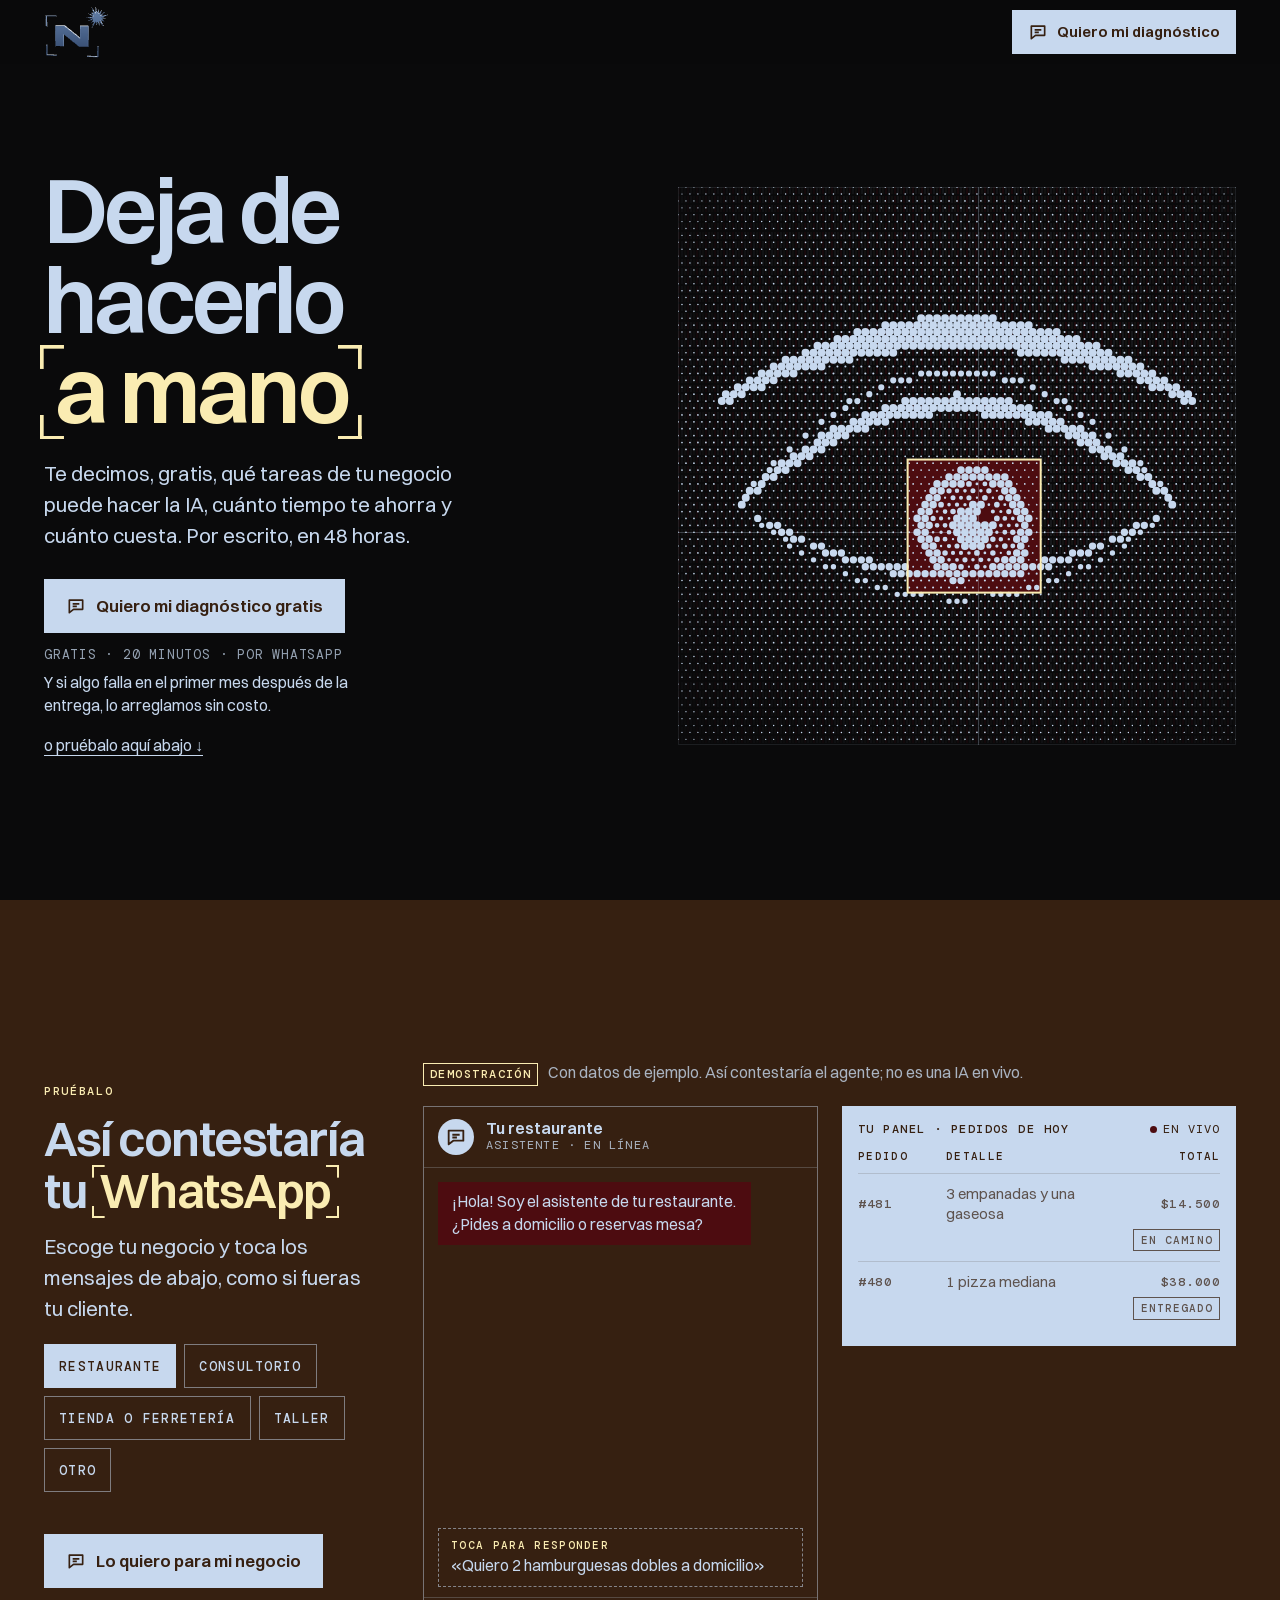
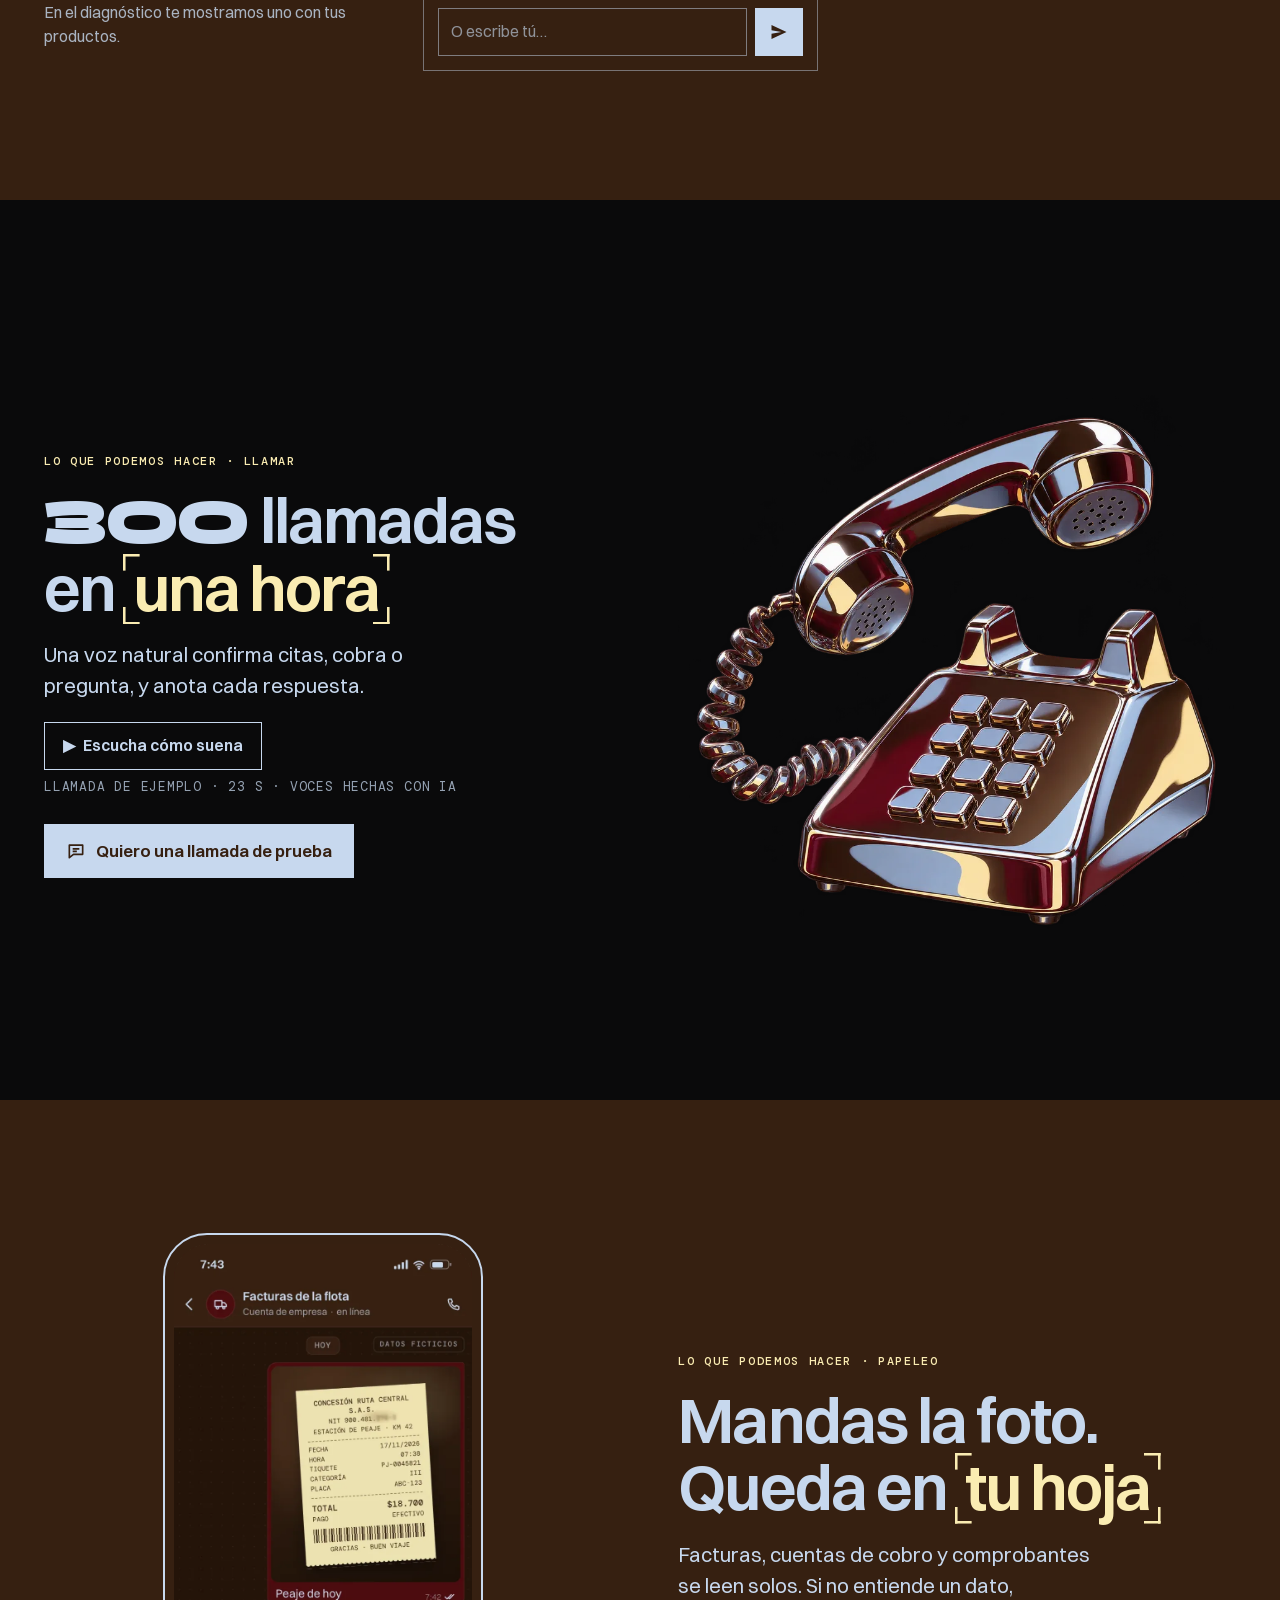
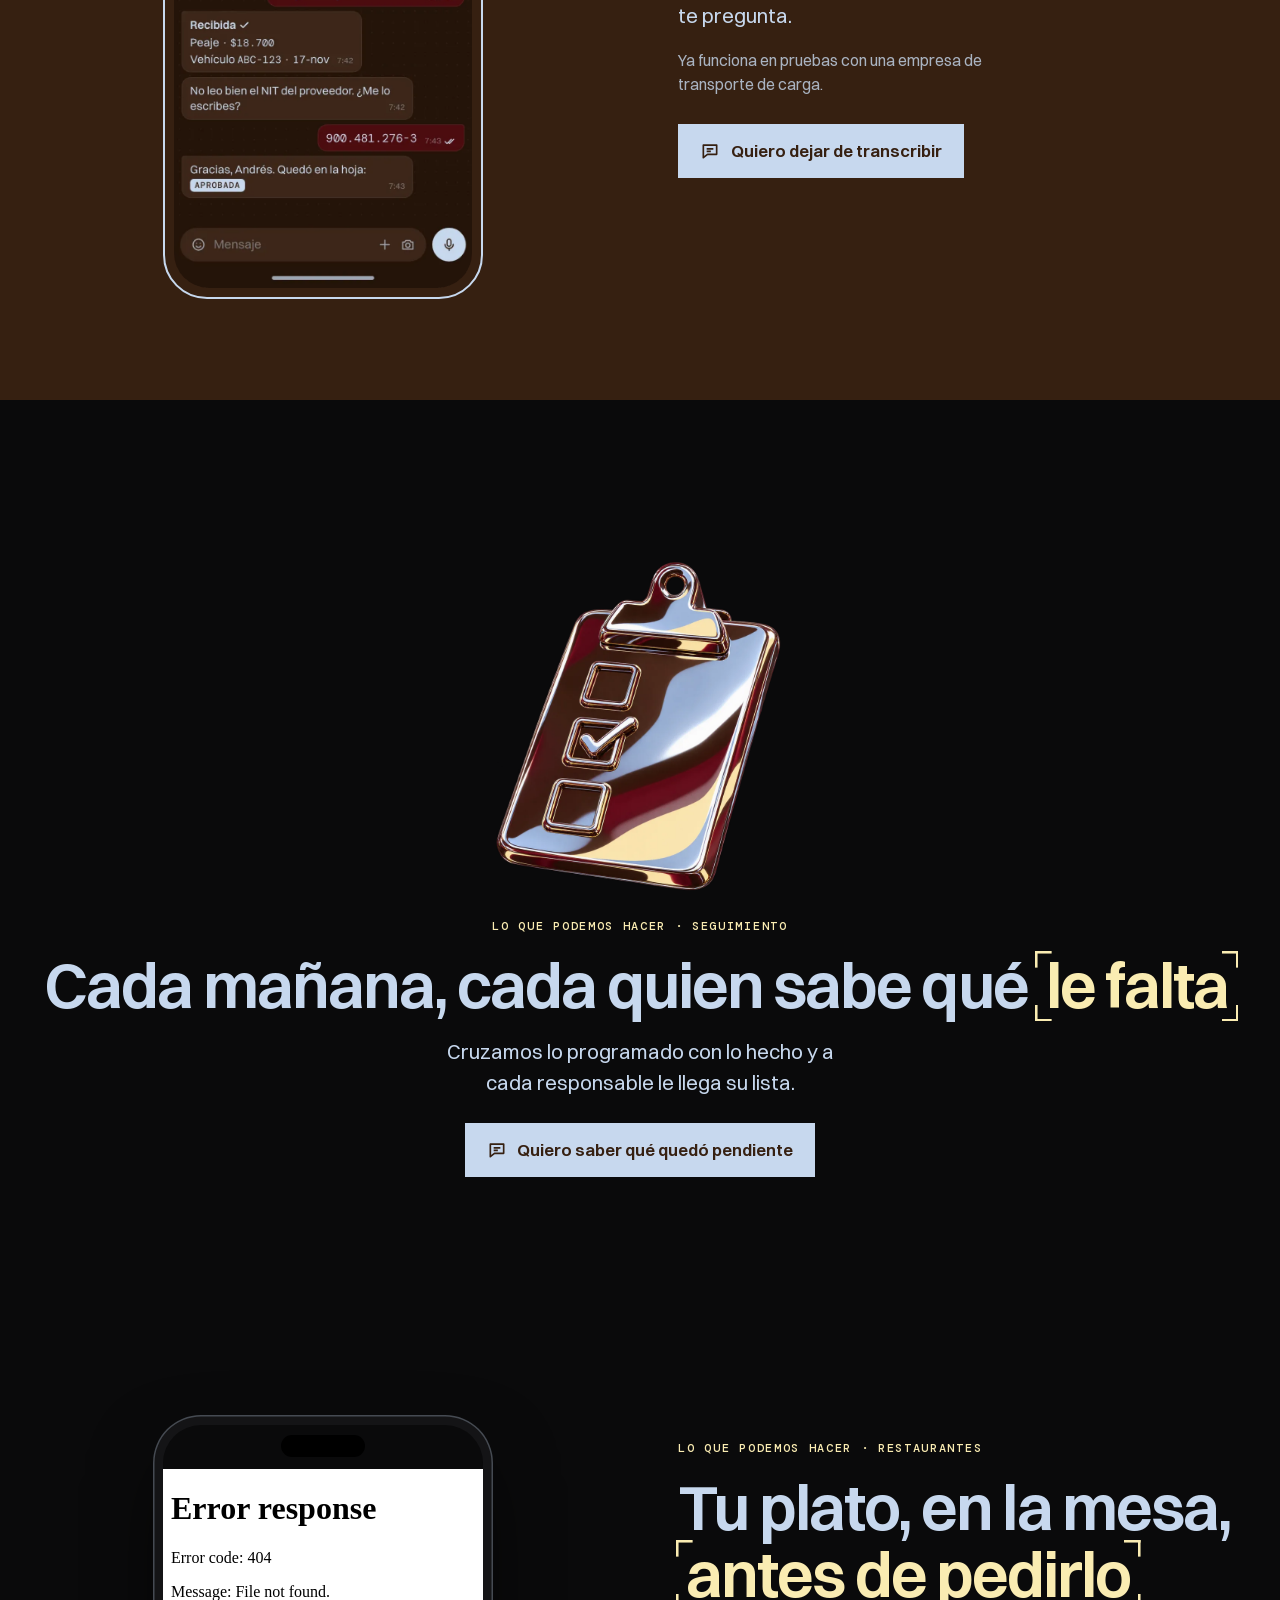
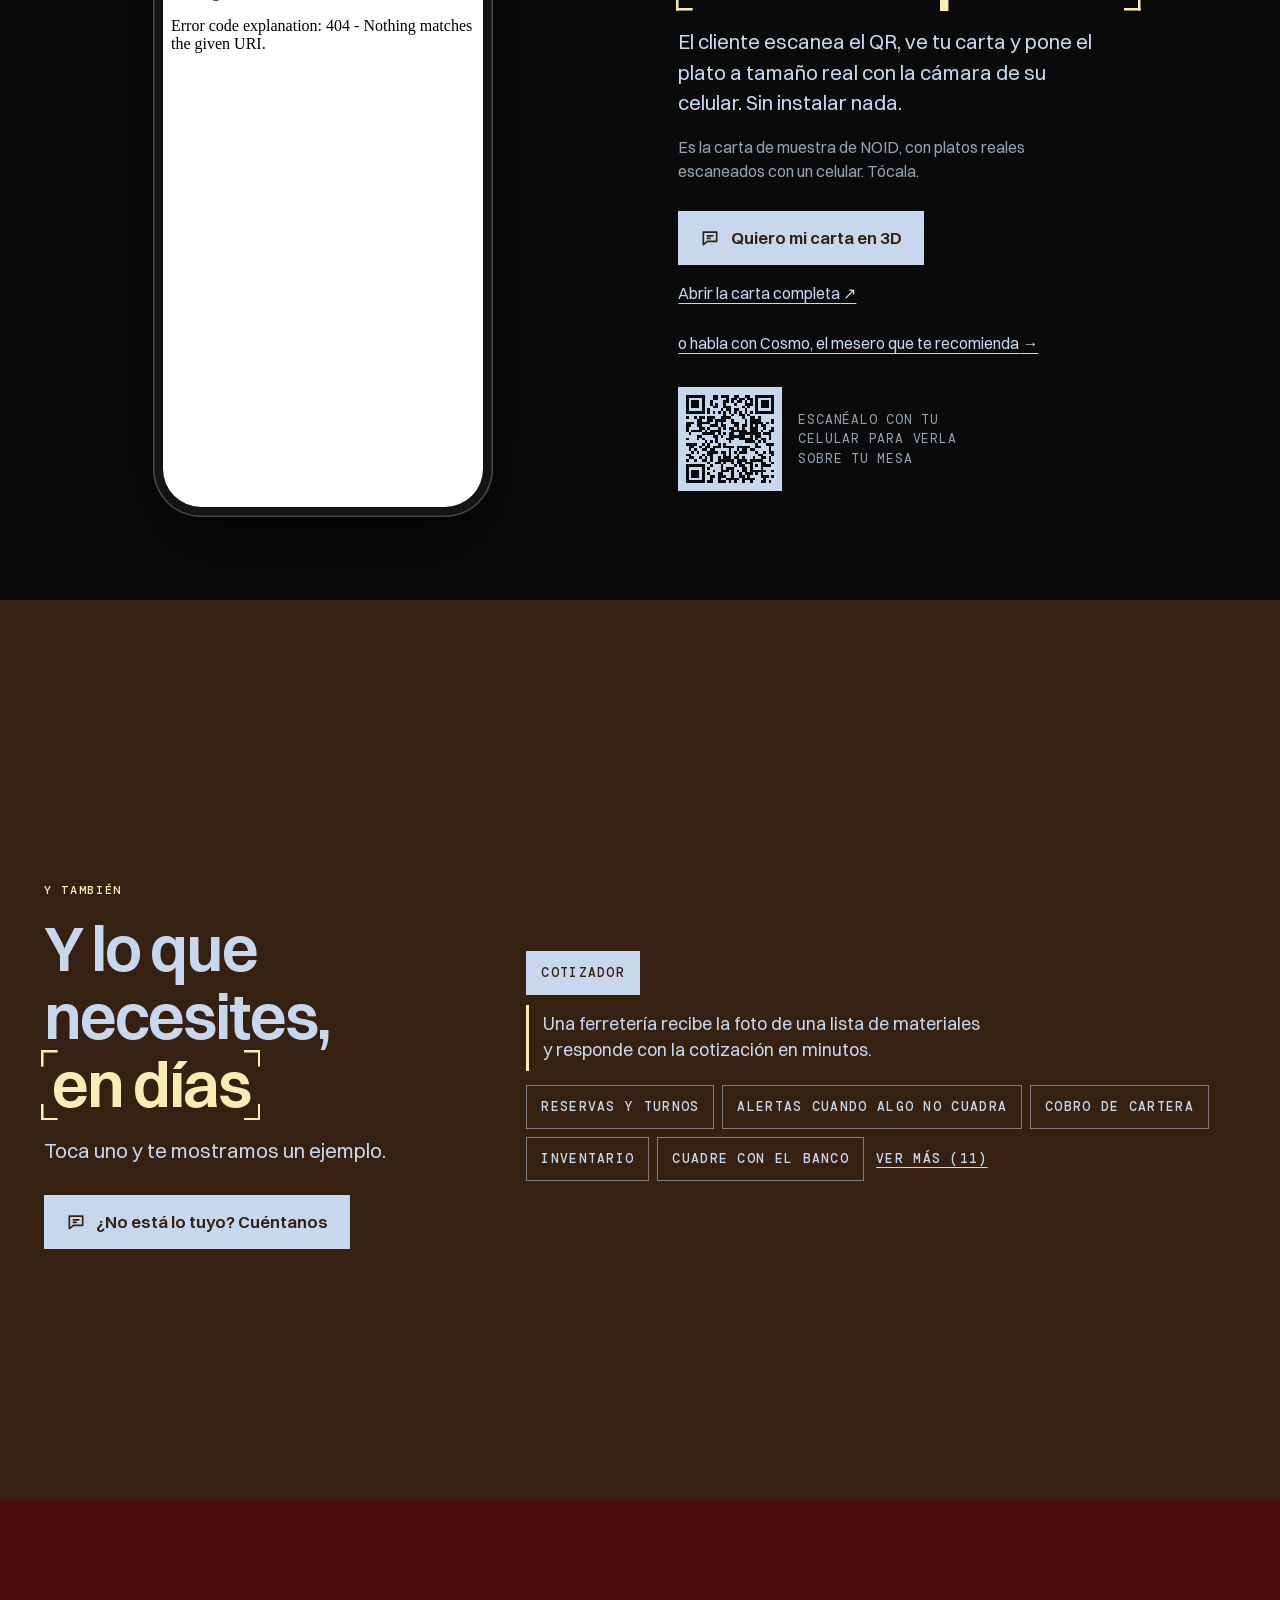
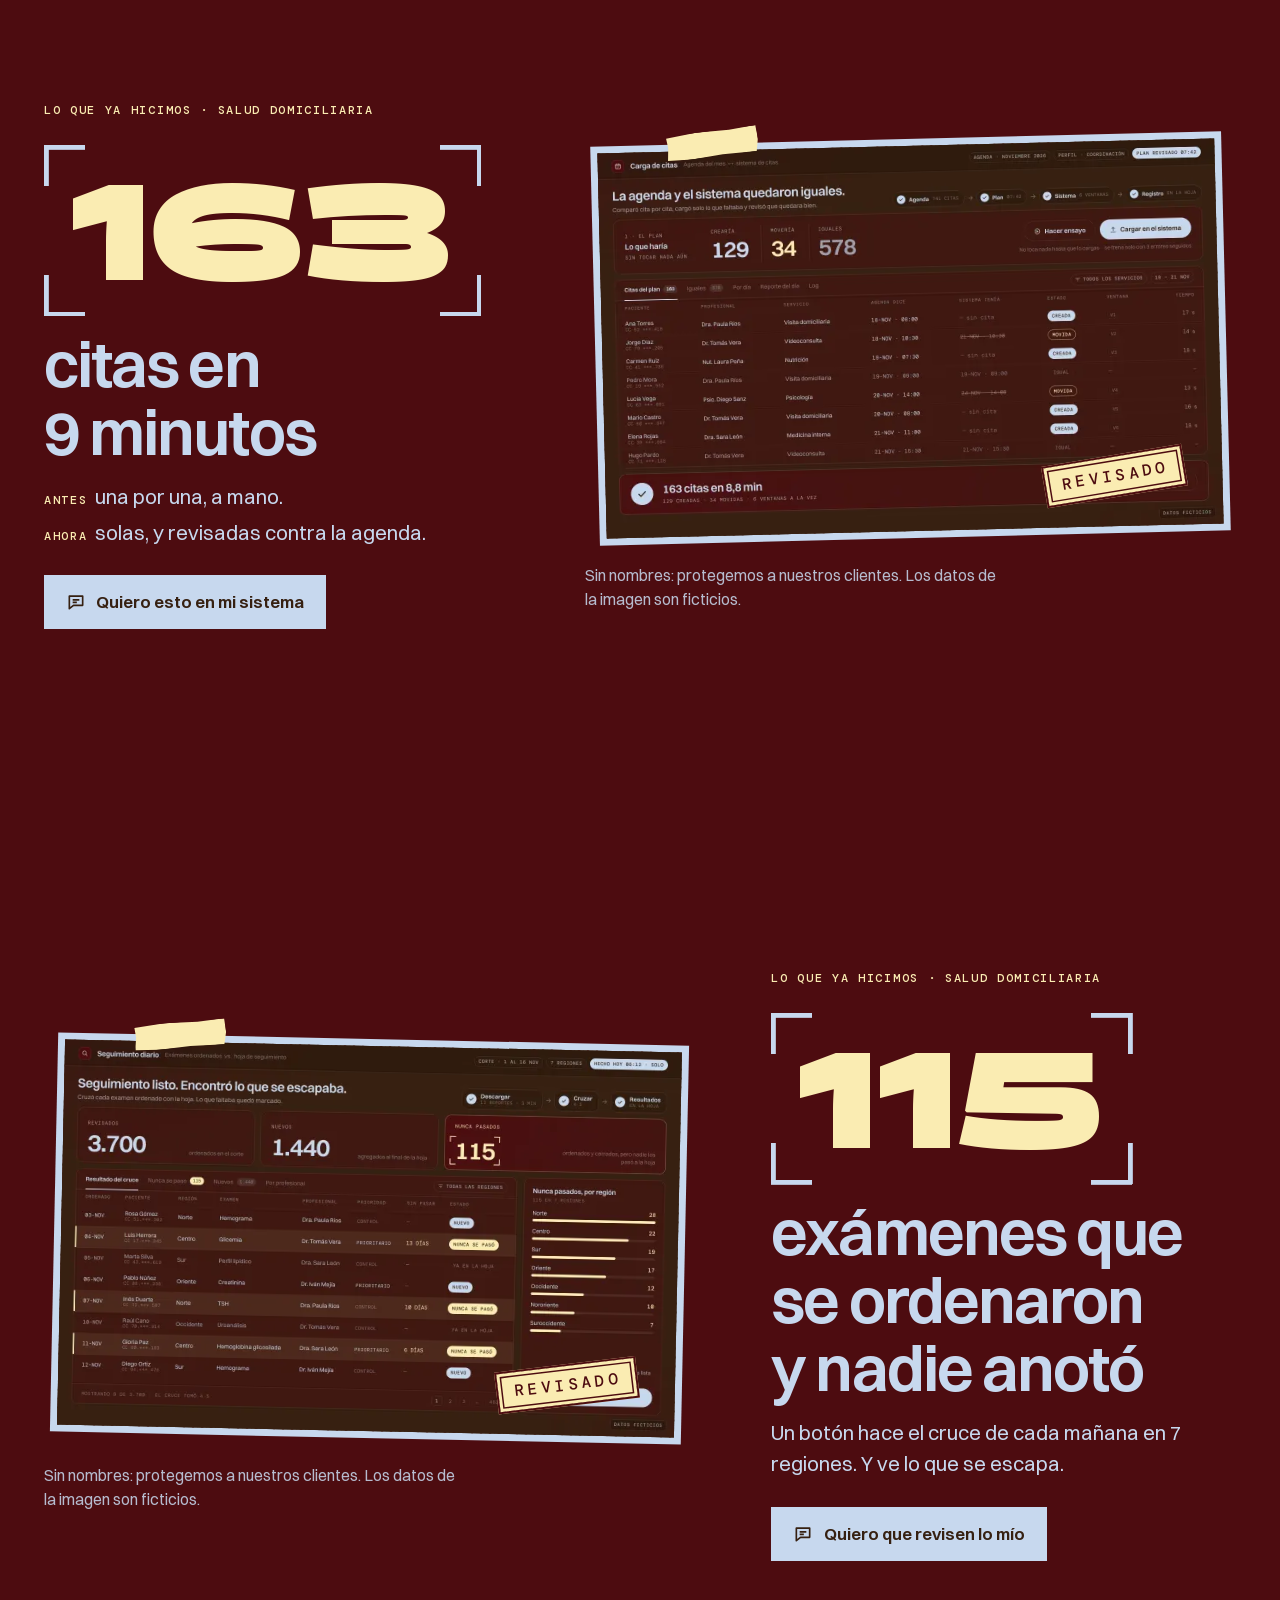
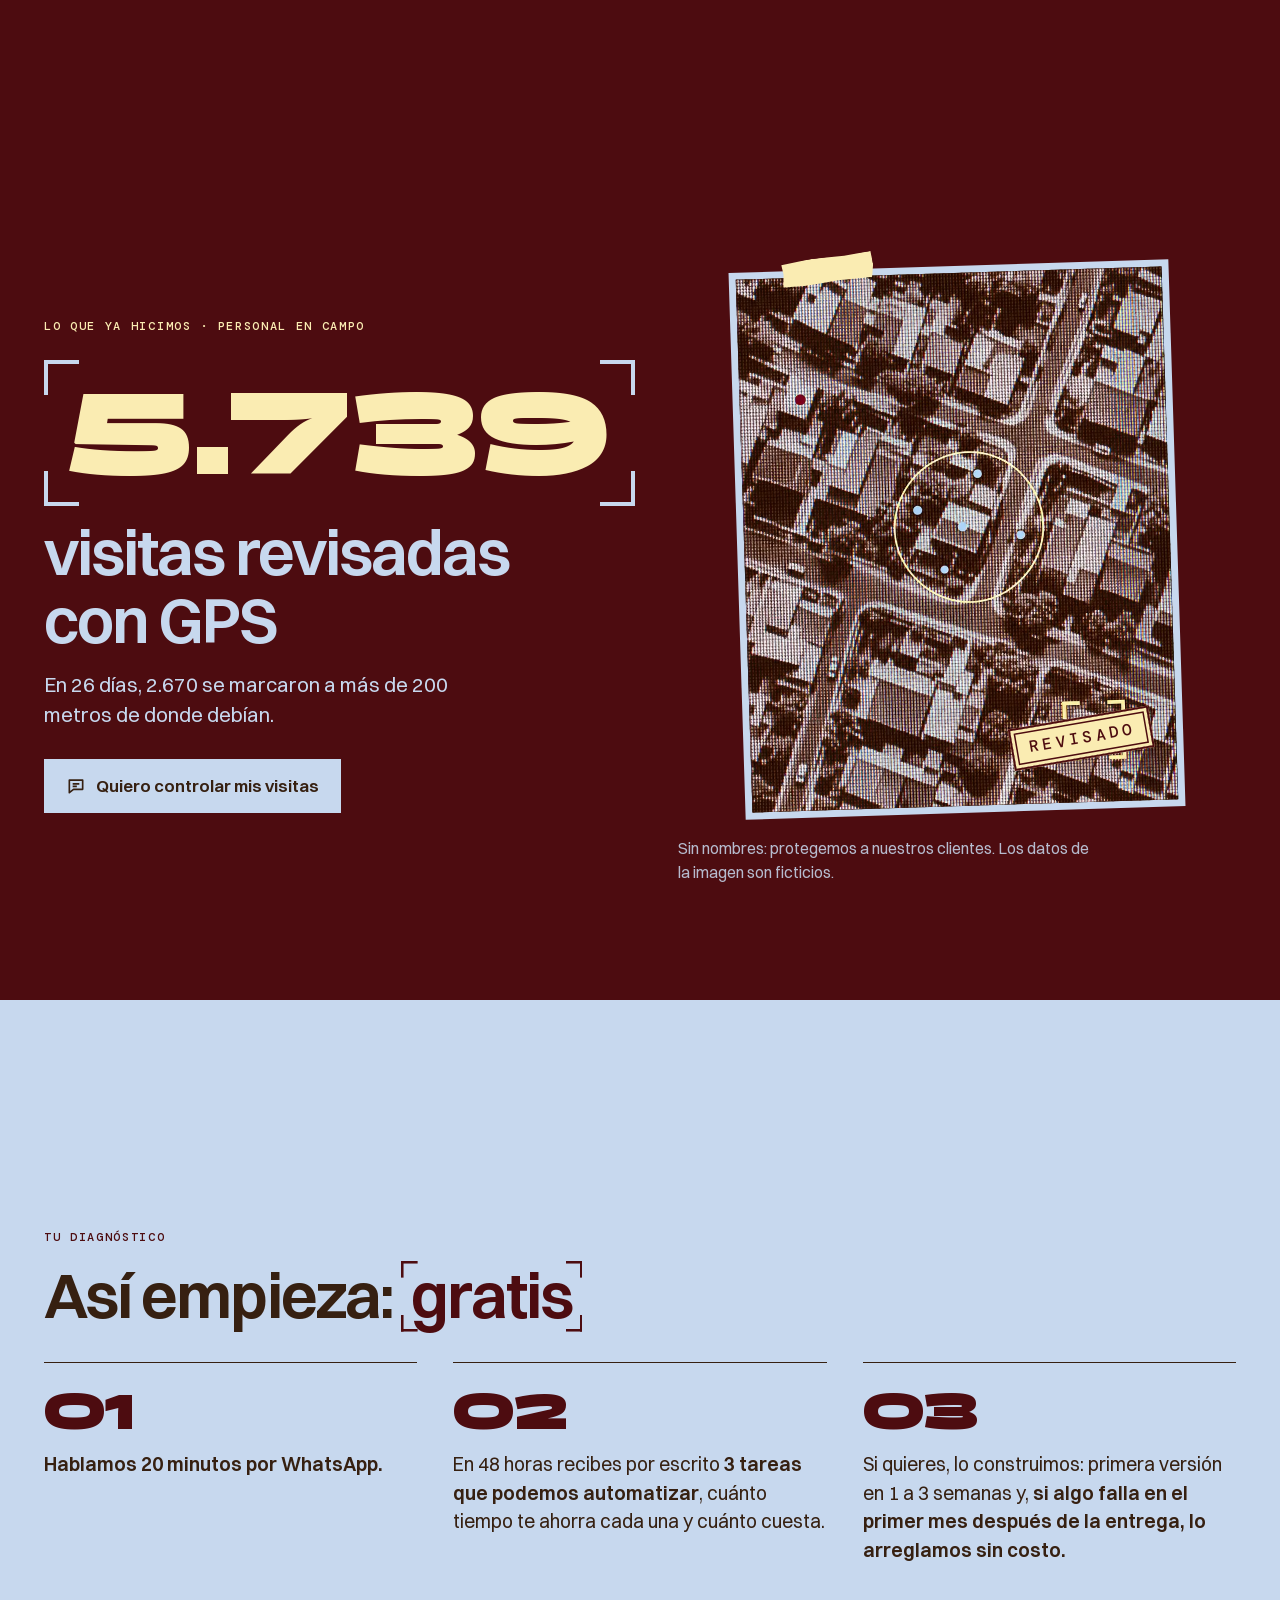
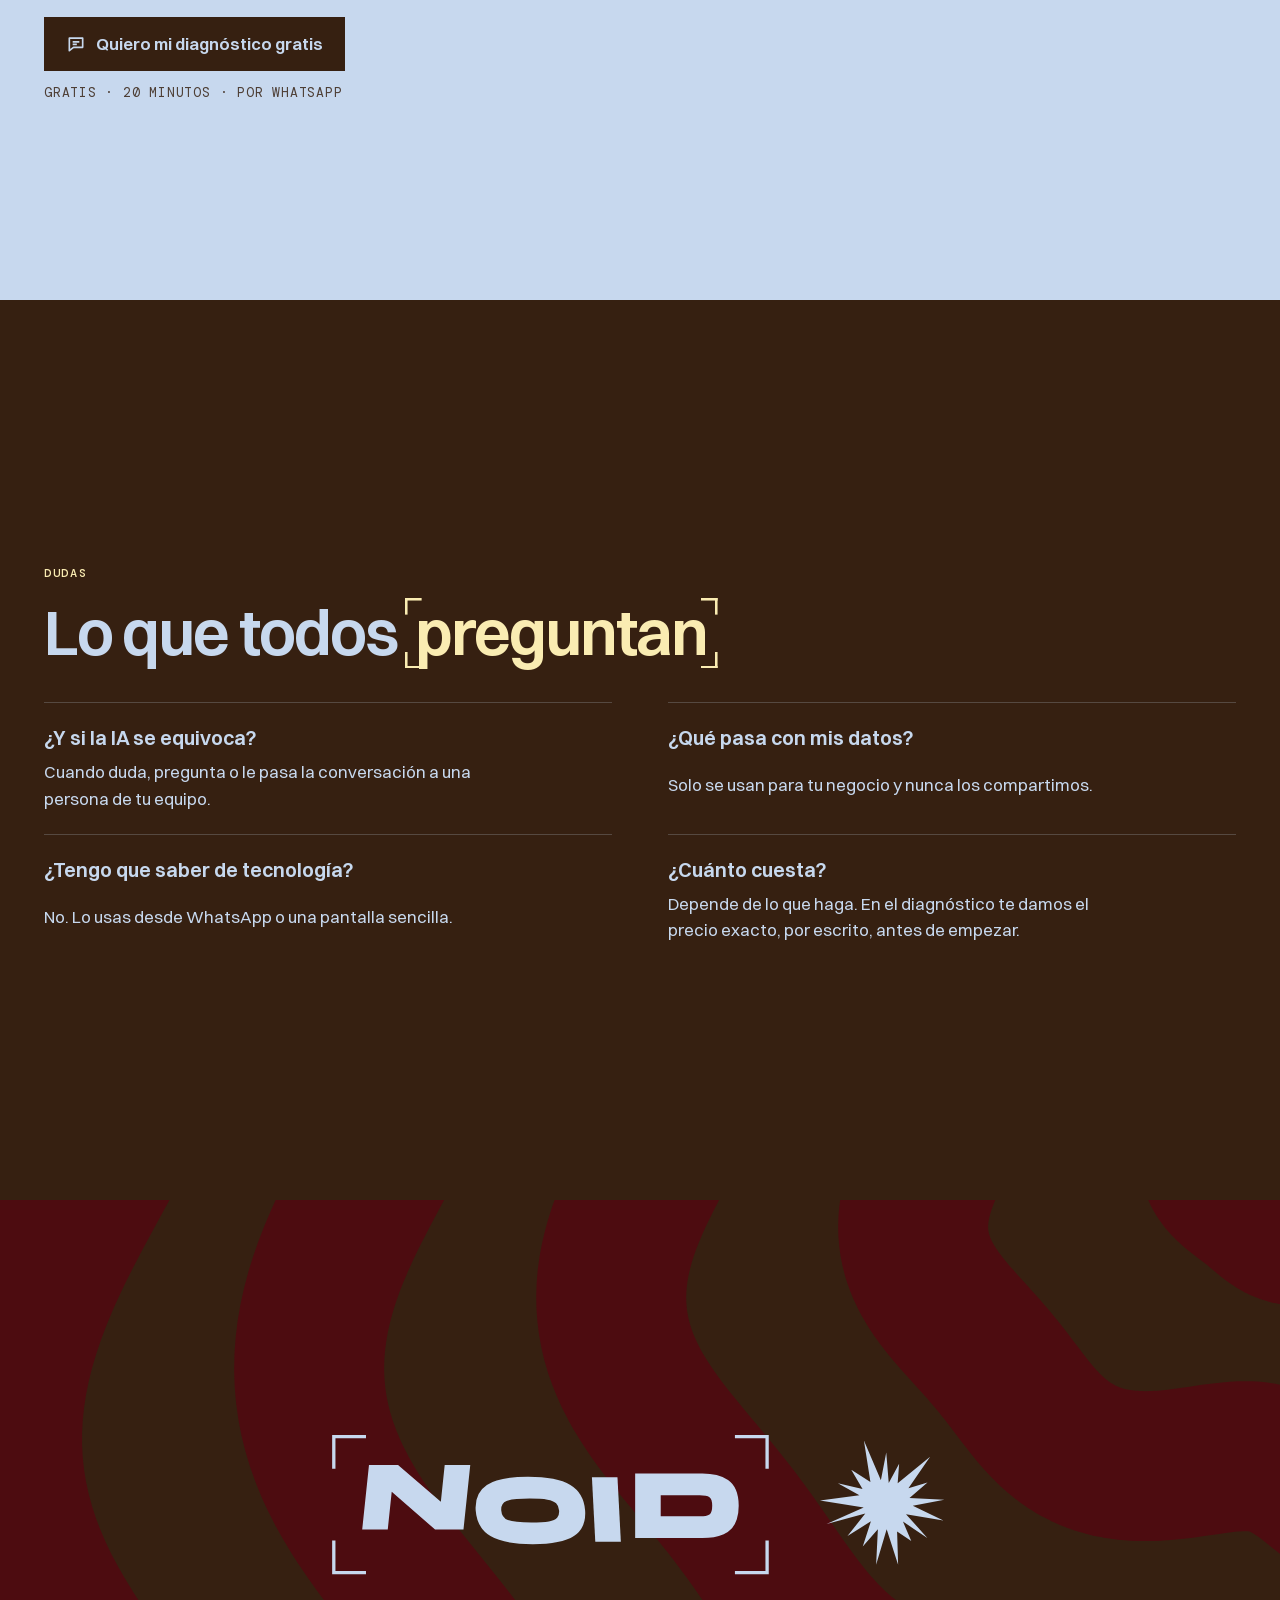
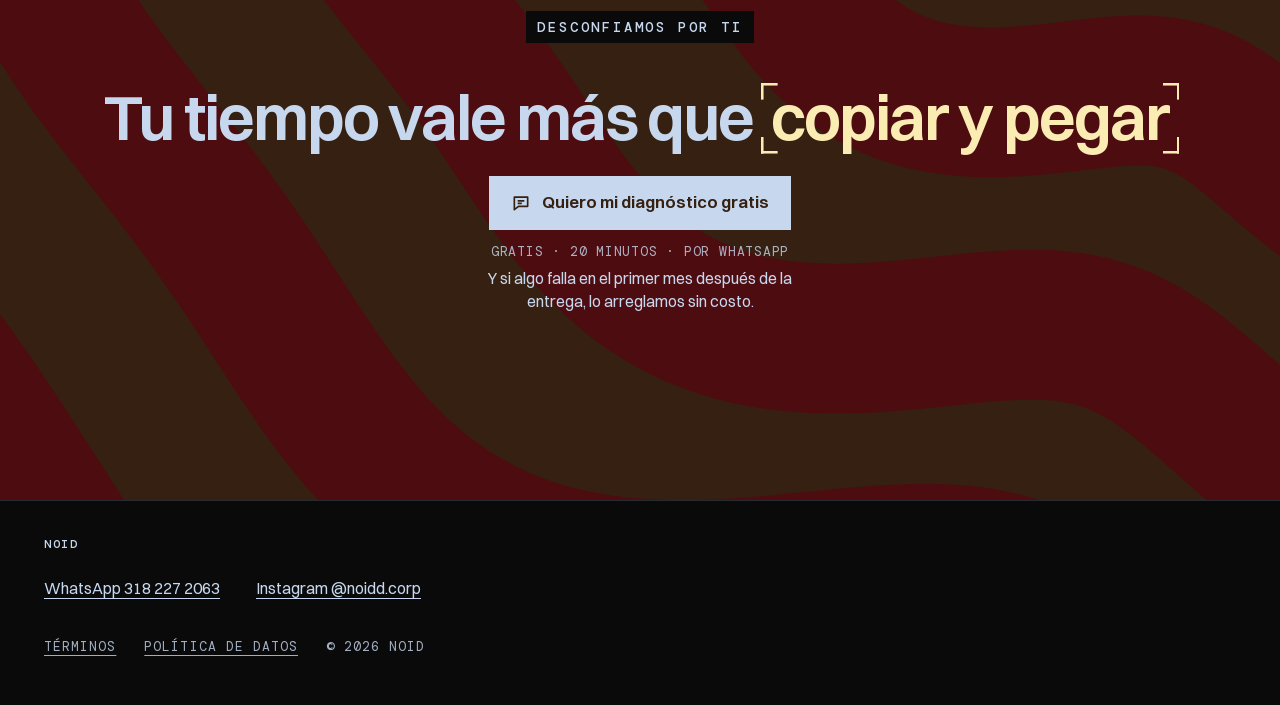
==== commit 7744ab57: "Sitio nuevo: sin línea bajo el logo, garantía del primer mes después de la entrega y AR directa desd" ====
--- a/nuevo/index.html
+++ b/nuevo/index.html
@@ -162,7 +162,7 @@
 .centro .cromo{width:min(100%,340px)}
 
 /* ===== Encabezado negro con el logo cromado en 3D (arriba a la izquierda, en todos los tamaños) y botón fijo (celular) ===== */
-.cabecera{display:flex;position:fixed;inset:0 0 auto 0;z-index:40;height:64px;align-items:center;justify-content:space-between;padding:0 var(--g);background:rgba(10,10,11,.86);-webkit-backdrop-filter:blur(14px) saturate(1.2);backdrop-filter:blur(14px) saturate(1.2);border-bottom:1px solid rgba(199,216,238,.12)}
+.cabecera{display:flex;position:fixed;inset:0 0 auto 0;z-index:40;height:64px;align-items:center;justify-content:space-between;padding:0 var(--g);background:rgba(10,10,11,.86);-webkit-backdrop-filter:blur(14px) saturate(1.2);backdrop-filter:blur(14px) saturate(1.2)}
 .cabecera .btn{min-height:44px;padding:9px 16px;font-size:15px}
 @media (max-width:899px){.cabecera .btn{display:none}}
 /* El logo: el 3D se dibuja en el canvas; mientras carga (o si no hay WebGL) se ve la foto del mismo cromado */
@@ -283,11 +283,18 @@
 /* La franja de arriba hace de barra de estado: la cámara del teléfono no tapa la carta */
 .pantallita iframe{position:absolute;left:0;top:44px;width:100%;height:calc(100% - 44px);border:0;background:var(--negro)}
 .pantallita .espera{position:absolute;inset:0;display:grid;place-items:center;font:500 12px/1.4 var(--mono);letter-spacing:.14em;text-transform:uppercase;color:var(--suave)}
-/* En celular la demo no atrapa el dedo: un toque la abre completa (ahí sí funciona la cámara) */
-.tapa{display:none}
-@media (max-width:899px){.tapa{display:grid;position:absolute;inset:0;z-index:3;place-items:end center;padding-bottom:26px;text-decoration:none}
-  .tapa span{background:var(--azul);color:var(--negro);font:600 15px/1.2 var(--texto);padding:12px 18px}}
+/* En celular no va el teléfono con la carta: va el plato escaneado y un botón que abre la cámara (AR) directo.
+   Si el teléfono no tiene AR, el mismo botón abre la carta completa */
+.ar-movil{display:none}
+@media (max-width:899px){
+  .telefono{display:none}
+  .ar-movil{display:grid;gap:14px;justify-items:center;text-align:center}
+  .ar-movil model-viewer{width:100%;height:min(92vw,400px);background:radial-gradient(60% 55% at 50% 58%,rgba(77,12,16,.75),transparent 75%);--poster-color:transparent;--progress-bar-color:var(--azul)}
+  .ar-movil .btn{width:100%}
+  .ar-movil .nota{margin-top:0}
+}
 .qr-bloque{display:none}
+@media (max-width:899px){.solo-escritorio{display:none}}
 @media (min-width:900px){.qr-bloque{display:flex;gap:16px;align-items:center;margin-top:22px}
   .qr-bloque img{width:104px;height:104px;flex:none}
   .qr-bloque p{font:400 13px/1.5 var(--mono);letter-spacing:.06em;text-transform:uppercase;color:var(--suave);max-width:24ch}}
@@ -414,7 +421,7 @@
     <div class="accion">
       <a class="btn" href="https://wa.me/573182272063?text=Hola%2C%20quiero%20el%20diagn%C3%B3stico%20gratis.%20Mi%20negocio%20es%20___" target="_blank" rel="noopener" data-wa="Hola, quiero el diagnóstico gratis. Mi negocio es ___" data-pantalla="1"><svg aria-hidden="true"><use href="#globo"/></svg>Quiero mi diagnóstico gratis</a>
       <p class="nota">Gratis · 20 minutos · Por WhatsApp</p>
-      <p class="garantia">Y si algo falla el primer mes, lo arreglamos sin costo.</p>
+      <p class="garantia">Y si algo falla en el primer mes después de la entrega, lo arreglamos sin costo.</p>
       <a class="enlace" href="#pruebalo">o pruébalo aquí abajo <span aria-hidden="true">&nbsp;↓</span></a>
     </div>
     <div class="imagen">
@@ -542,12 +549,22 @@
         <div class="pantallita">
           <p class="espera" id="cartaEspera">Cargando la carta…</p>
           <iframe id="cartaDemo" title="Carta de muestra de NOID en 3D" data-src="/demo-ar/muestra/carta.html?r=muestra-noid" loading="lazy" allow="xr-spatial-tracking; fullscreen; autoplay" referrerpolicy="no-referrer"></iframe>
-          <a class="tapa" href="/demo-ar/muestra/carta.html?r=muestra-noid" target="_blank" rel="noopener" data-pantalla="6-demo-ar"><span>Ábrela y ponla en tu mesa</span></a>
         </div>
       </figure>
+      <div class="ar-movil">
+        <model-viewer id="mvCarta" data-src="/demo-ar/muestra/modelos/muestra-noid/escaneos/nuggets.glb" data-ios-src="/demo-ar/muestra/modelos/muestra-noid/escaneos/nuggets.usdz"
+          alt="Nuggets con papas, plato real escaneado con un celular" ar ar-modes="webxr scene-viewer quick-look" ar-scale="fixed" ar-placement="floor"
+          camera-controls auto-rotate rotation-per-second="18deg" touch-action="pan-y" interaction-prompt="none" shadow-intensity="1" shadow-softness=".9" exposure="1.05" camera-orbit="25deg 62deg auto">
+          <span slot="ar-button" hidden></span>
+        </model-viewer>
+        <a class="btn" id="btnAR" href="/demo-ar/muestra/carta.html?r=muestra-noid" target="_blank" rel="noopener" data-pantalla="6-ar"><svg aria-hidden="true" viewBox="0 0 24 24"><path fill="none" stroke="currentColor" stroke-width="2" stroke-linejoin="round" d="M21 16V8a2 2 0 0 0-1-1.73l-7-4a2 2 0 0 0-2 0l-7 4A2 2 0 0 0 3 8v8a2 2 0 0 0 1 1.73l7 4a2 2 0 0 0 2 0l7-4A2 2 0 0 0 21 16z M3.3 7 12 12l8.7-5M12 22V12"/></svg>Ponlo en tu mesa</a>
+        <p class="nota">Plato real escaneado · a tamaño real · sin instalar nada</p>
+        <a class="enlace" href="/demo-ar/muestra/carta.html?r=muestra-noid" target="_blank" rel="noopener" data-pantalla="6-demo-ar">Ver la carta completa <span aria-hidden="true">&nbsp;→</span></a>
+      </div>
     </div>
     <div class="accion">
       <a class="btn" href="https://wa.me/573182272063?text=Hola%2C%20vi%20la%20carta%20en%203D.%20Mi%20restaurante%20es%20___" target="_blank" rel="noopener" data-wa="Hola, vi la carta en 3D. Mi restaurante es ___" data-pantalla="6"><svg aria-hidden="true"><use href="#globo"/></svg>Quiero mi carta en 3D</a>
+      <a class="enlace solo-escritorio" href="/demo-ar/muestra/carta.html?r=muestra-noid" target="_blank" rel="noopener" data-pantalla="6-demo-ar">Abrir la carta completa <span aria-hidden="true">&nbsp;↗</span></a>
       <a class="enlace" href="/demo-ar/muestra/" target="_blank" rel="noopener" data-pantalla="6-mesero">o habla con Cosmo, el mesero que te recomienda <span aria-hidden="true">&nbsp;→</span></a>
       <div class="qr-bloque"><img src="img/qr-carta.svg" width="104" height="104" alt="Código QR de la carta de muestra"><p>Escanéalo con tu celular para verla sobre tu mesa</p></div>
     </div>
@@ -662,7 +679,7 @@
     <ol class="pasos">
       <li class="paso"><span class="paso-num" aria-hidden="true">01</span><p><span class="sr">Paso 1: </span><b>Hablamos 20 minutos por WhatsApp.</b></p></li>
       <li class="paso"><span class="paso-num" aria-hidden="true">02</span><p><span class="sr">Paso 2: </span>En 48 horas recibes por escrito <b>3 tareas que podemos automatizar</b>, cuánto tiempo te ahorra cada una y cuánto cuesta.</p></li>
-      <li class="paso"><span class="paso-num" aria-hidden="true">03</span><p><span class="sr">Paso 3: </span>Si quieres, lo construimos: primera versión en 1 a 3 semanas y, <b>si algo falla el primer mes, lo arreglamos sin costo.</b></p></li>
+      <li class="paso"><span class="paso-num" aria-hidden="true">03</span><p><span class="sr">Paso 3: </span>Si quieres, lo construimos: primera versión en 1 a 3 semanas y, <b>si algo falla en el primer mes después de la entrega, lo arreglamos sin costo.</b></p></li>
     </ol>
     <div class="accion">
       <a class="btn" href="https://wa.me/573182272063?text=Hola%2C%20quiero%20el%20diagn%C3%B3stico%20gratis.%20Mi%20negocio%20es%20___" target="_blank" rel="noopener" data-wa="Hola, quiero el diagnóstico gratis. Mi negocio es ___" data-pantalla="10"><svg aria-hidden="true"><use href="#globo"/></svg>Quiero mi diagnóstico gratis</a>
@@ -704,7 +721,7 @@
     <div class="accion">
       <a class="btn" href="https://wa.me/573182272063?text=Hola%2C%20quiero%20el%20diagn%C3%B3stico%20gratis.%20Mi%20negocio%20es%20___" target="_blank" rel="noopener" data-wa="Hola, quiero el diagnóstico gratis. Mi negocio es ___" data-pantalla="12"><svg aria-hidden="true"><use href="#globo"/></svg>Quiero mi diagnóstico gratis</a>
       <p class="nota">Gratis · 20 minutos · Por WhatsApp</p>
-      <p class="garantia">Y si algo falla el primer mes, lo arreglamos sin costo.</p>
+      <p class="garantia">Y si algo falla en el primer mes después de la entrega, lo arreglamos sin costo.</p>
     </div>
   </div>
 </section>
@@ -1079,10 +1096,24 @@
 
 /* ---------- 6 · Carta en 3D: la demo se carga solo cuando la pantalla se acerca (pesa varios MB) ---------- */
 (function(){
-  var fr=$('cartaDemo'),esp=$('cartaEspera');if(!fr)return;
-  function cargar(){if(fr.src)return;fr.addEventListener('load',function(){esp.hidden=true;});fr.src=fr.getAttribute('data-src');}
-  if('IntersectionObserver' in window){var io=new IntersectionObserver(function(es){if(es[0].isIntersecting){cargar();io.disconnect();}},{rootMargin:'600px 0px'});io.observe(fr);}
+  var fr=$('cartaDemo'),esp=$('cartaEspera'),mv=$('mvCarta'),btn=$('btnAR');if(!fr)return;
+  var movil=window.matchMedia&&matchMedia('(max-width:899px)');
+  function cargarCarta(){if(fr.src)return;fr.addEventListener('load',function(){esp.hidden=true;});fr.src=fr.getAttribute('data-src');}
+  /* model-viewer (el mismo visor de la demo) solo en celular, y solo cuando la pantalla se acerca */
+  function cargarVisor(){
+    if(mv.getAttribute('src'))return;
+    if(!window.customElements||!customElements.get('model-viewer')){var sc=document.createElement('script');sc.type='module';sc.src='https://cdn.jsdelivr.net/npm/@google/model-viewer@4.4.0/dist/model-viewer.min.js';document.head.appendChild(sc);}
+    mv.setAttribute('ios-src',mv.getAttribute('data-ios-src'));mv.setAttribute('src',mv.getAttribute('data-src'));
+  }
+  function cargar(){if(movil&&movil.matches)cargarVisor();else cargarCarta();}
+  /* "Ponlo en tu mesa": abre la AR del teléfono ahí mismo (Android: Scene Viewer o WebXR; iPhone: Quick Look).
+     Si el teléfono no tiene AR o el visor no cargó, el enlace sigue su curso y abre la carta completa */
+  btn.addEventListener('click',function(e){
+    if(mv&&mv.canActivateAR&&typeof mv.activateAR==='function'){e.preventDefault();try{mv.activateAR();}catch(err){window.open(btn.href,'_blank','noopener');}}
+  });
+  if('IntersectionObserver' in window){var io=new IntersectionObserver(function(es){if(es[0].isIntersecting){cargar();}},{rootMargin:'600px 0px'});io.observe($('carta-3d'));}
   else cargar();
+  if(movil&&movil.addEventListener)movil.addEventListener('change',function(){var r=$('carta-3d').getBoundingClientRect();if(r.top<innerHeight+600&&r.bottom>-600)cargar();});
 })();
 
 /* ---------- Logo cromado en 3D (encabezado): la misma pieza del render de Blender (NOID-Marca/logo/cromado-3d),
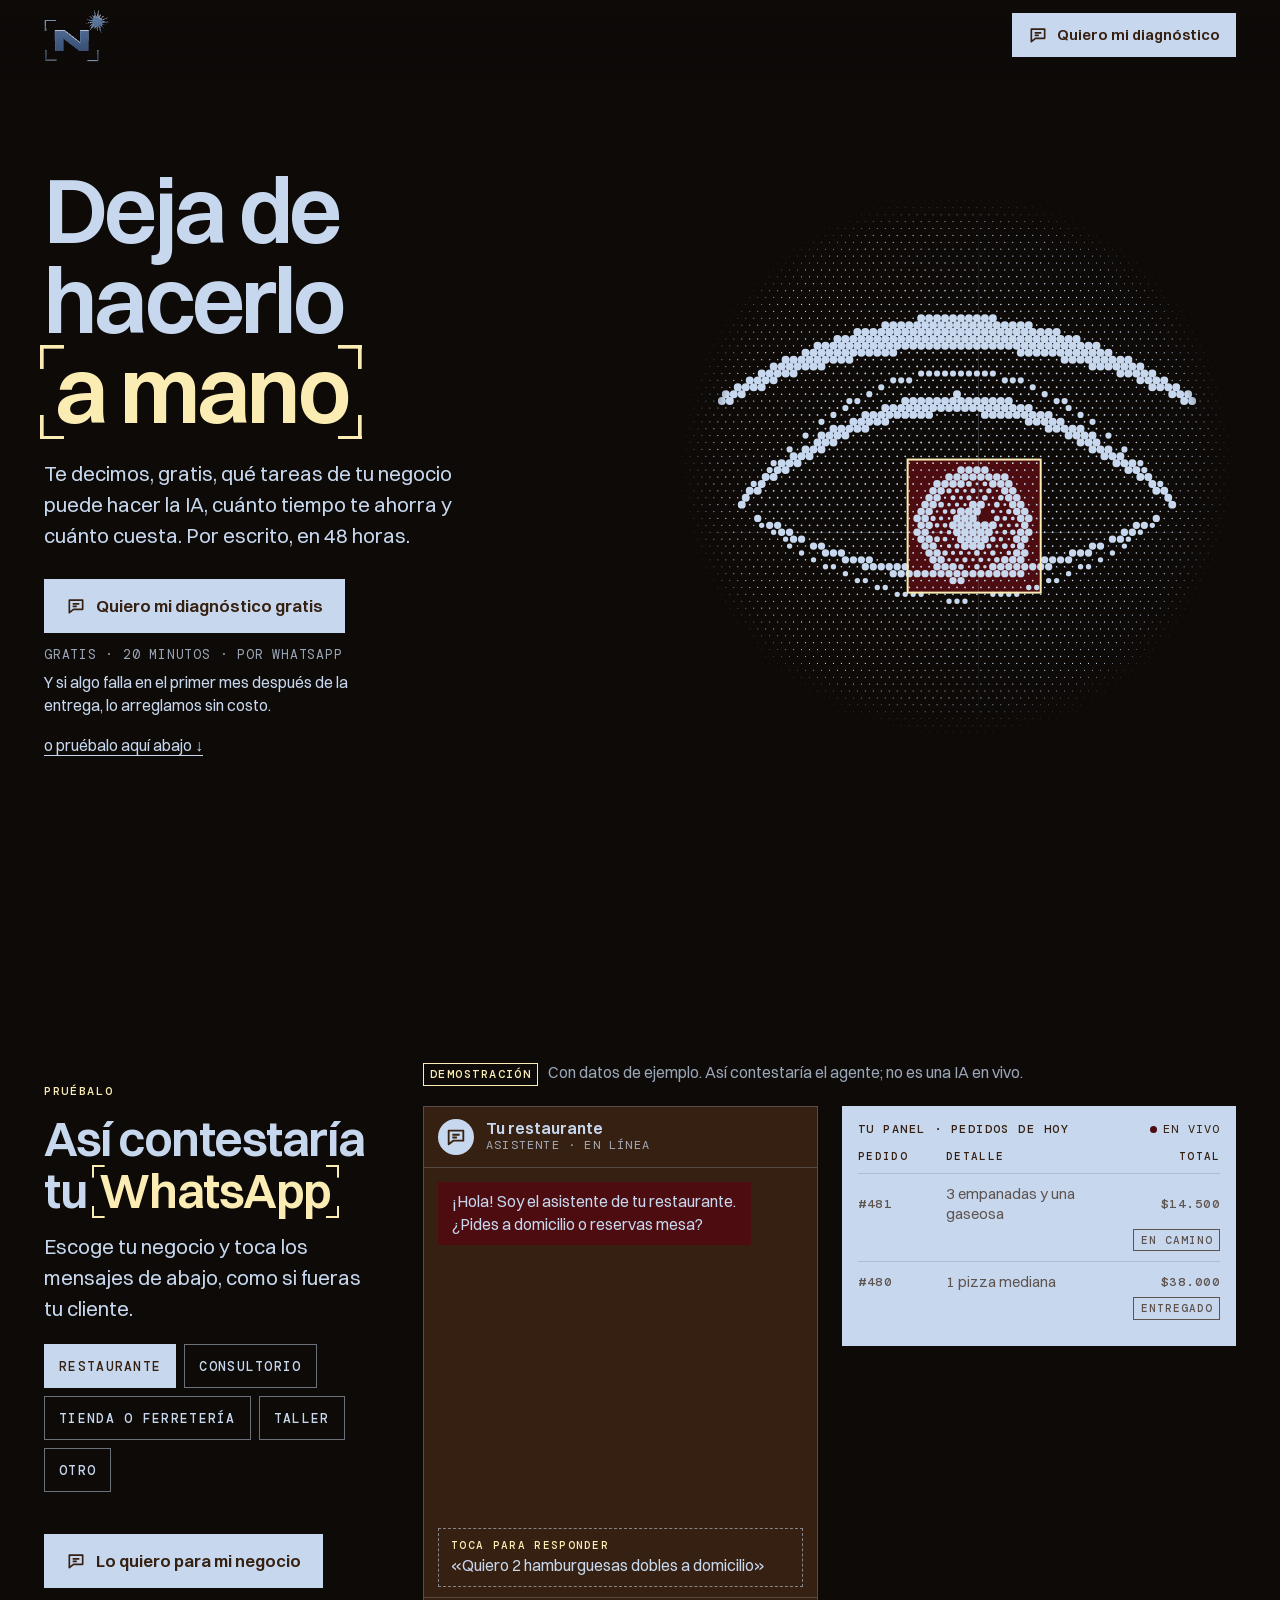
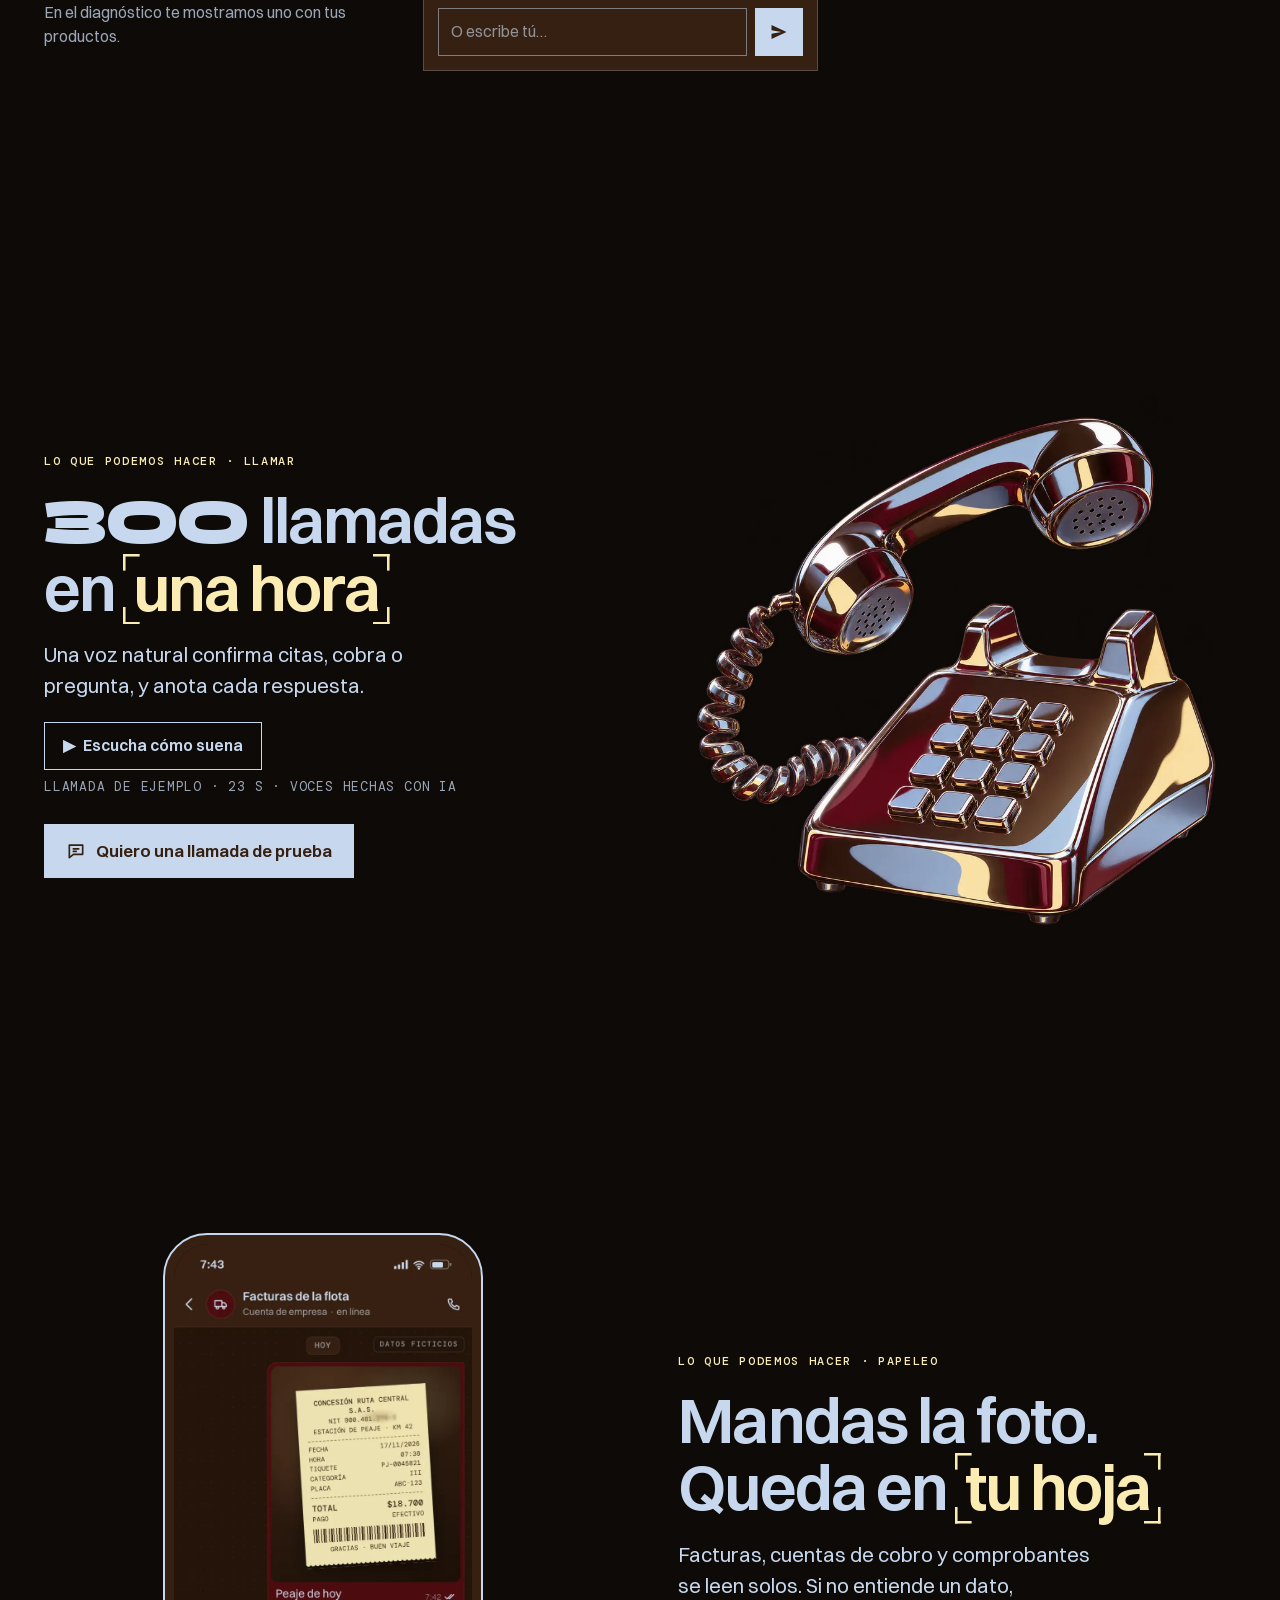
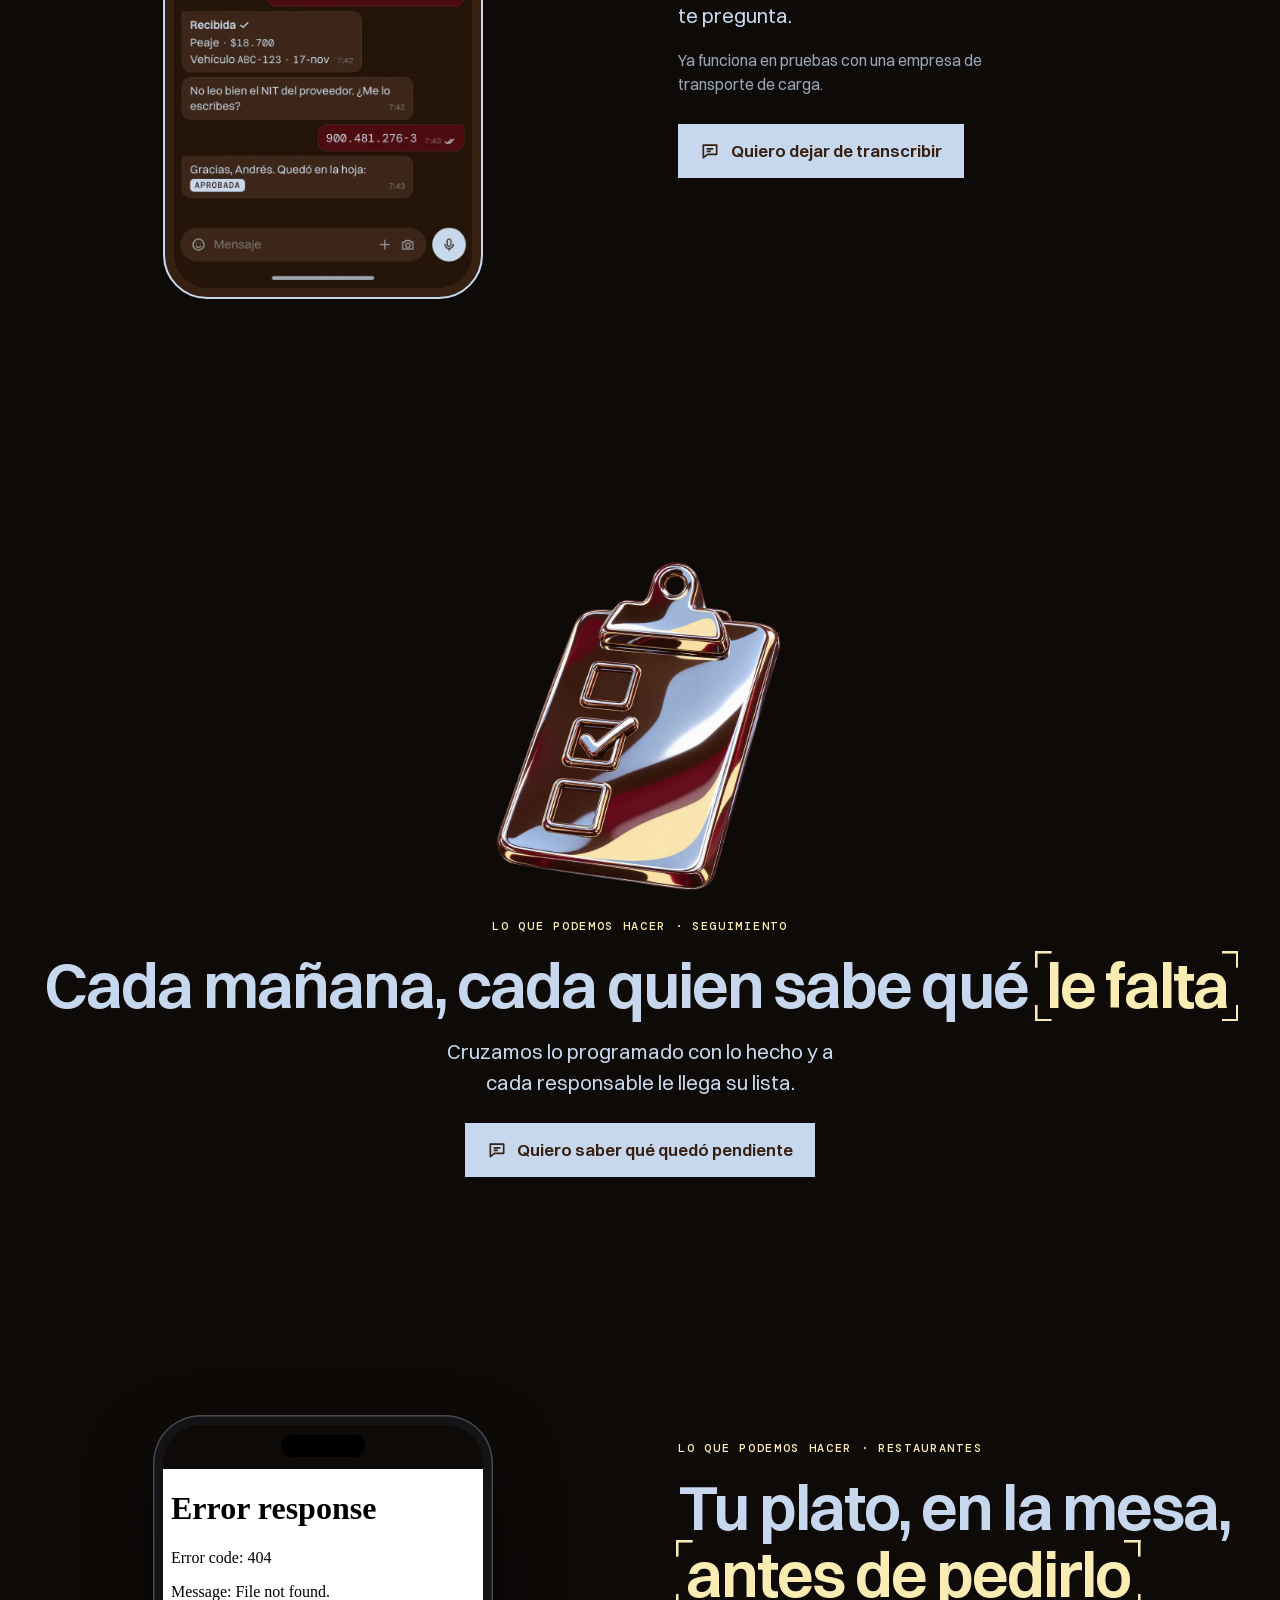
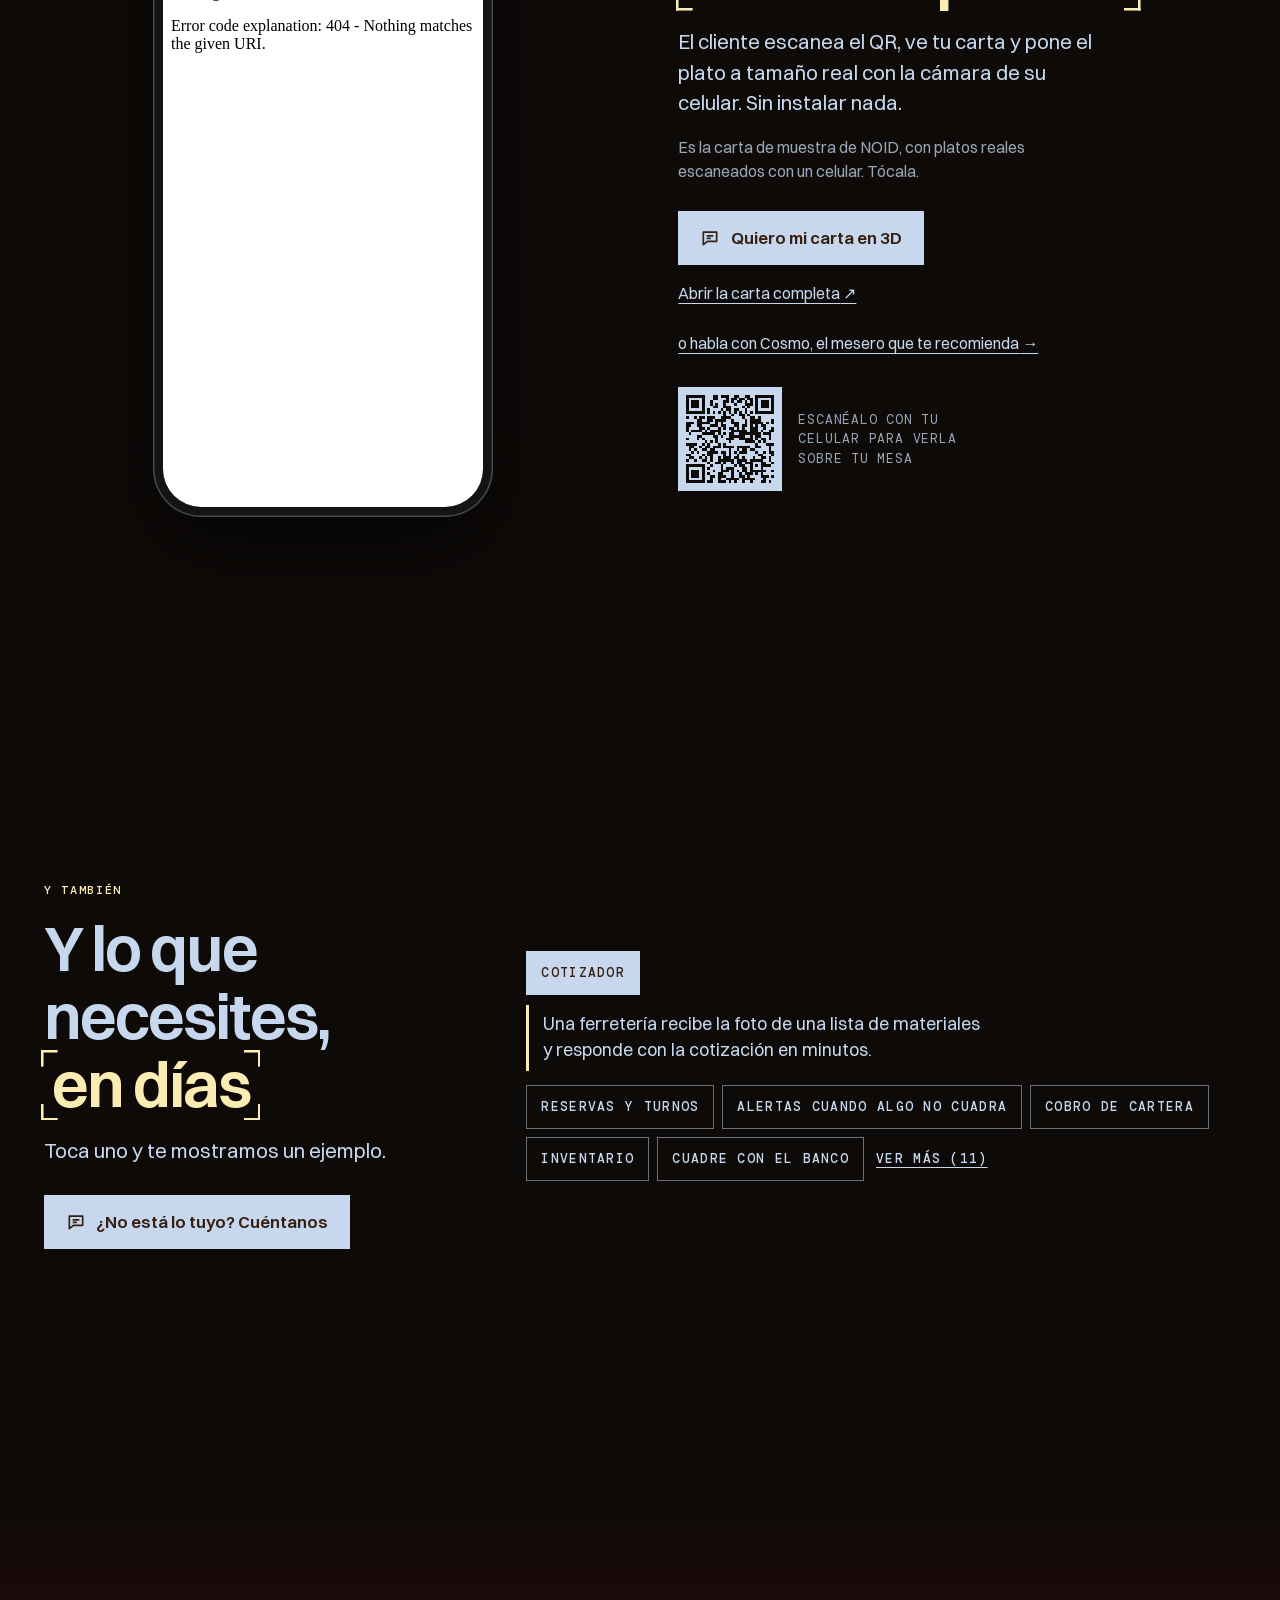
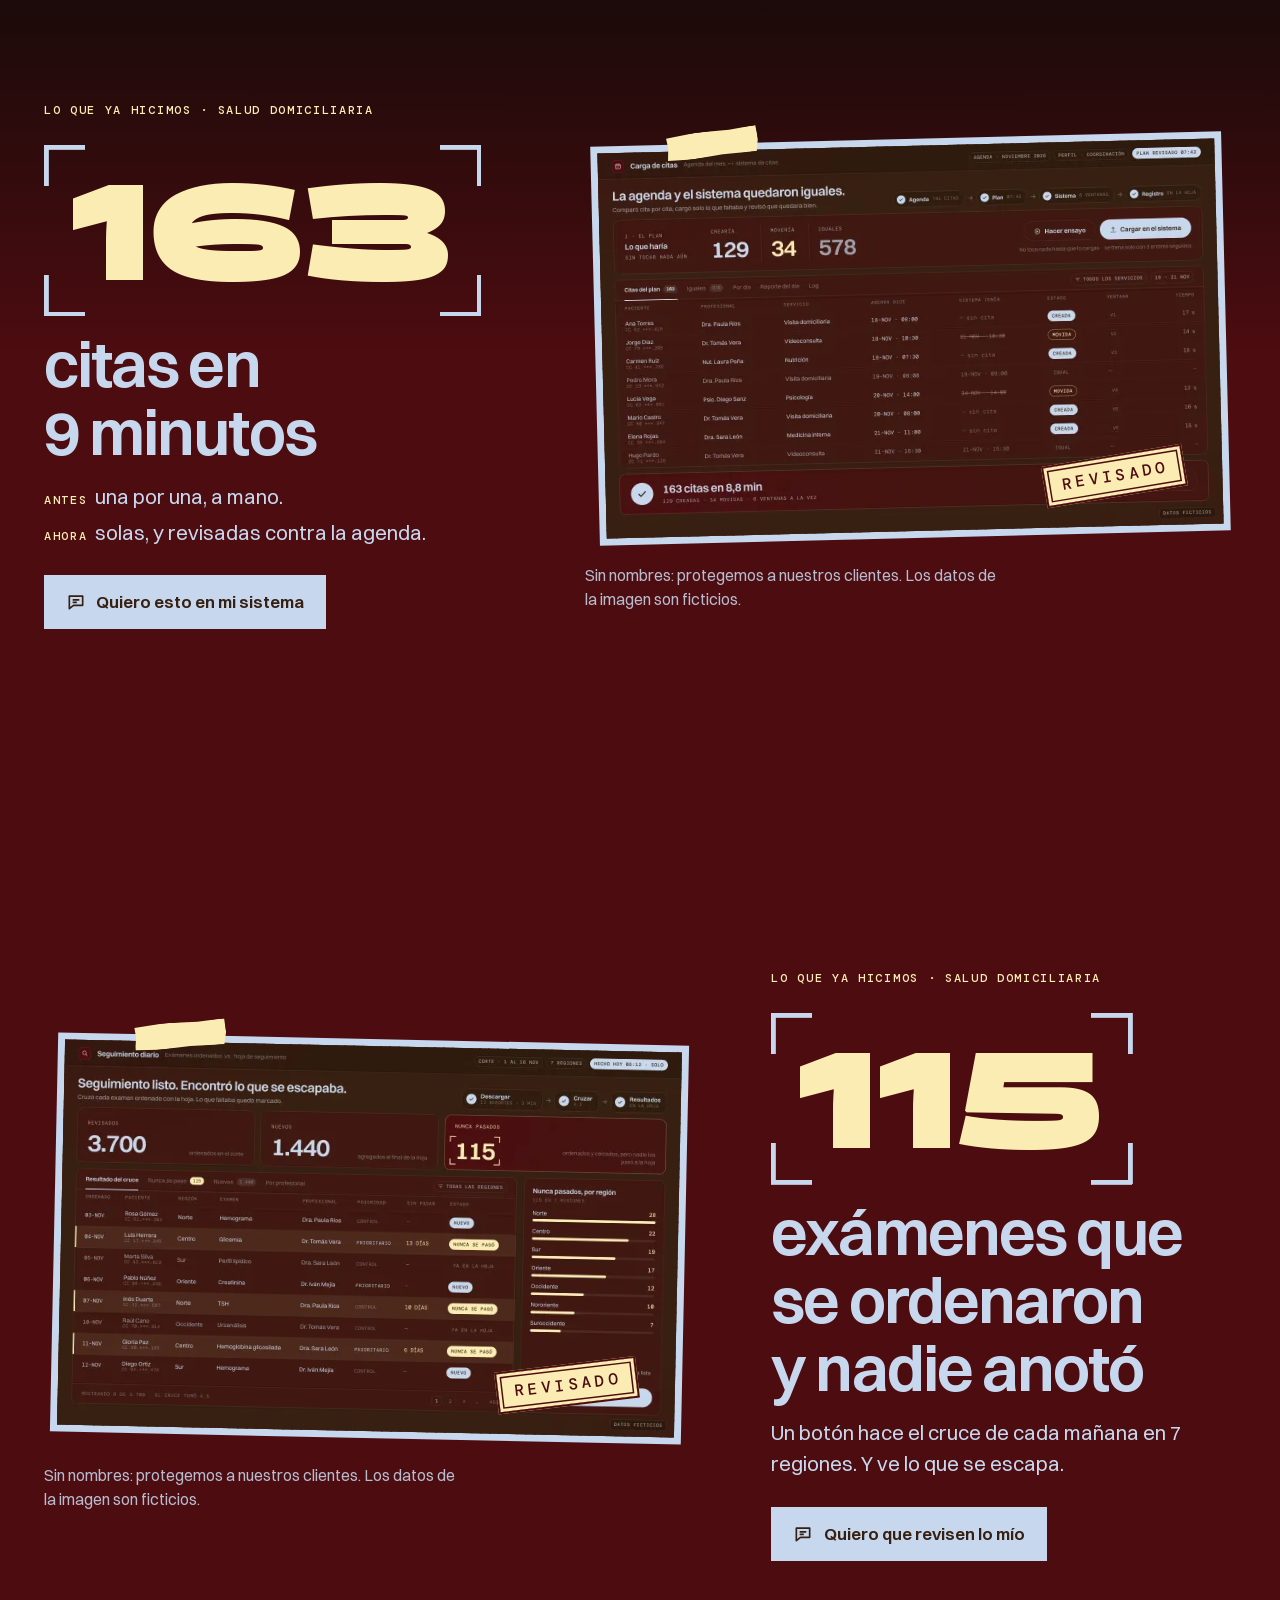
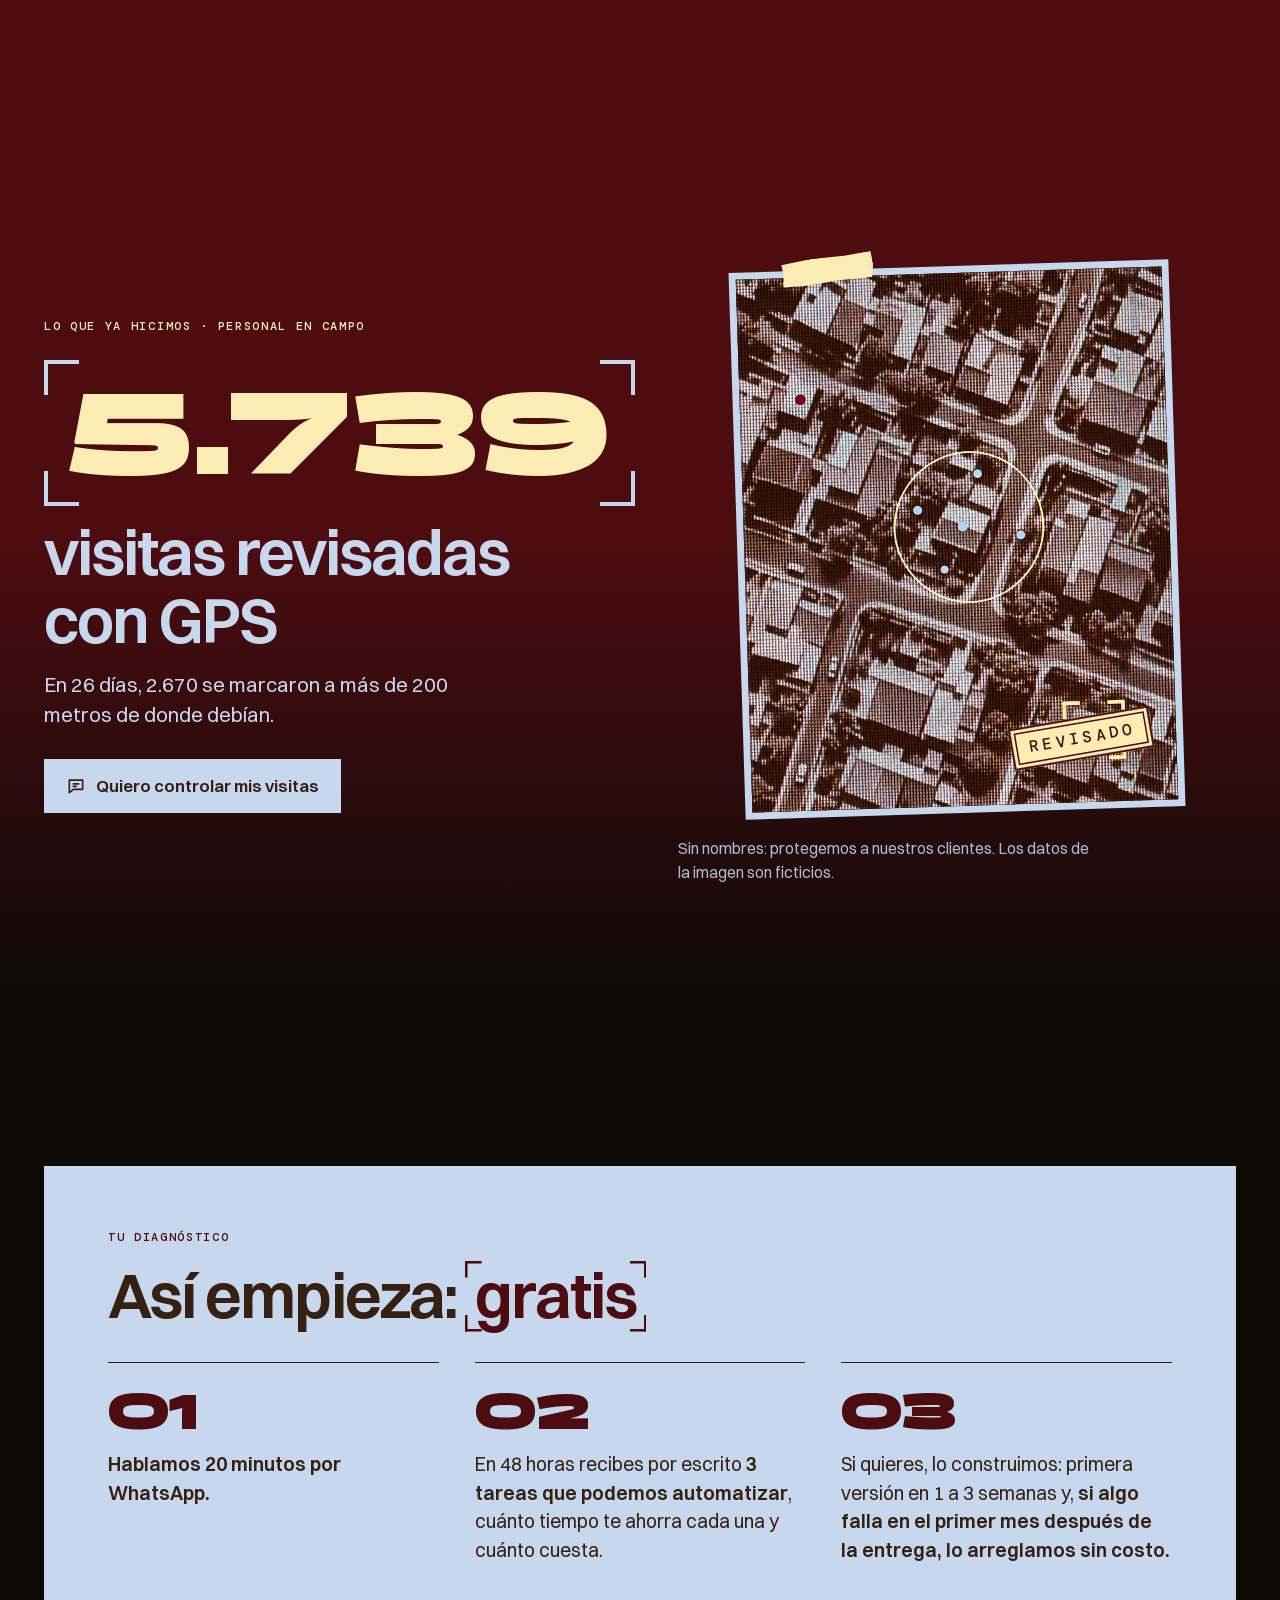
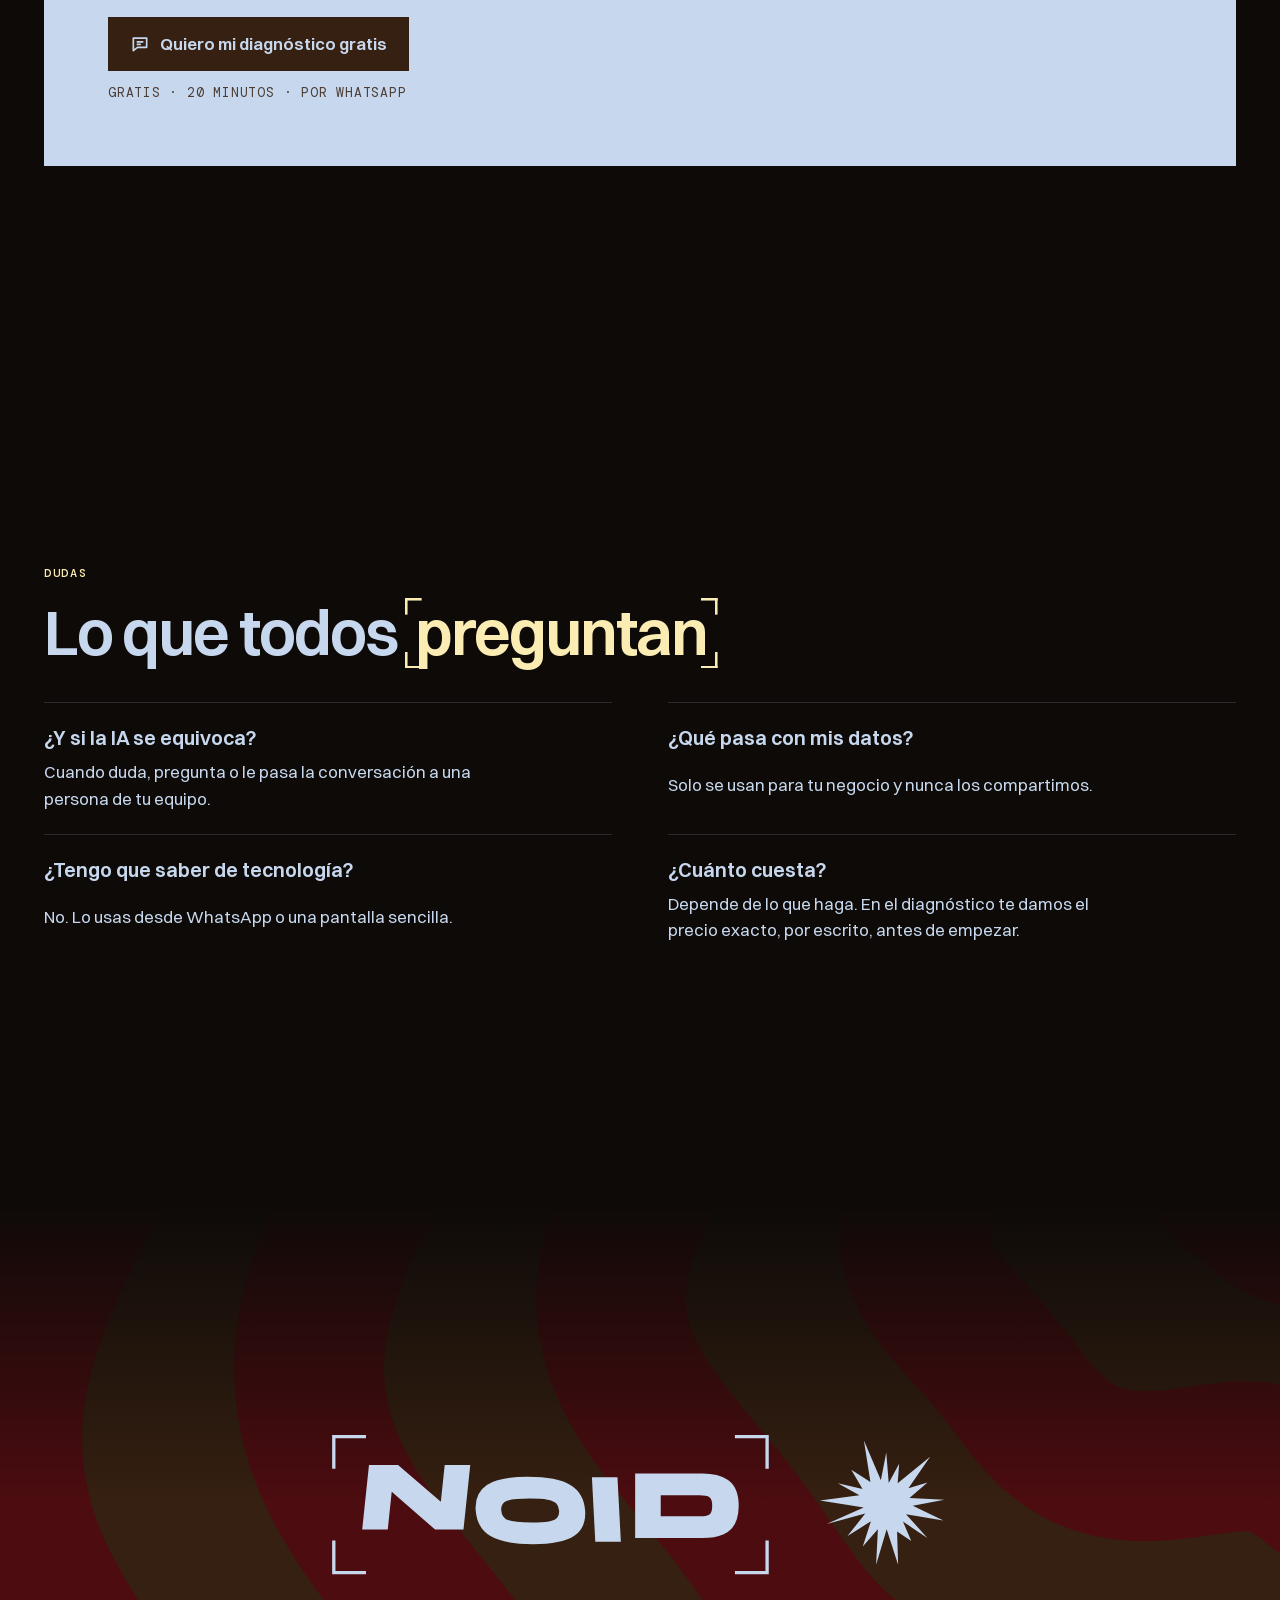
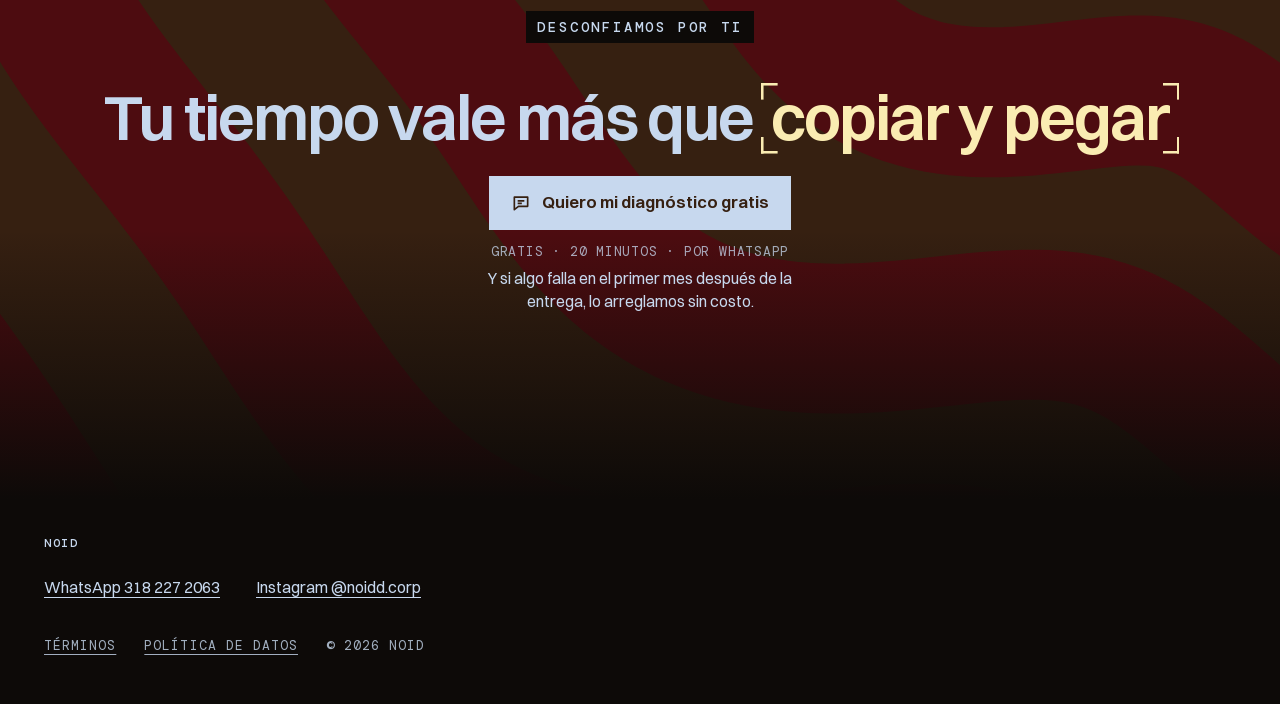
==== commit ff593369: "Sitio nuevo: el negro como escenario (cálido, sin cortes), capítulos de color en degradado, ojo sin " ====
--- a/nuevo/index.html
+++ b/nuevo/index.html
@@ -7,7 +7,7 @@
 <!-- Borrador en /nuevo/: quitar esta línea al pasar la página a la raíz (y agregar canonical y og:url) -->
 <meta name="robots" content="noindex">
 <meta name="description" content="Te decimos, gratis, qué tareas de tu negocio puede hacer la IA: contestar tu WhatsApp, leer tus facturas, llamar a tus clientes. Cuánto tiempo te ahorra y cuánto cuesta, por escrito en 48 horas.">
-<meta name="theme-color" content="#0A0A0B">
+<meta name="theme-color" content="#0D0A08">
 <meta property="og:type" content="website">
 <meta property="og:locale" content="es_CO">
 <meta property="og:site_name" content="NOID">
@@ -32,24 +32,30 @@
 @font-face{font-family:"DM Mono";src:url(fuentes/dm-mono-400.woff2) format("woff2");font-weight:400;font-display:swap}
 @font-face{font-family:"DM Mono";src:url(fuentes/dm-mono-500.woff2) format("woff2");font-weight:500;font-display:swap}
 
-/* ===== Colores (manual 04 + 19-nov): café, tinto, azul, mantequilla y NEGRO (pantallas de lujo: portada, cromados, carta 3D).
-   El plateado existe solo dentro de los cromados 3D (el logo): nunca como color de texto, fondo o borde ===== */
+/* ===== Colores (manual 04 + 19-nov). El NEGRO es el escenario de toda la página: un negro cálido, de la familia del café
+   (#0D0A08, no un negro neutro), para que café, tinto y azul se sientan del mismo mundo. Los colores son capítulos:
+   tinto = lo que ya hicimos (entra y sale del negro en degradado), azul = el diagnóstico (una tarjeta sobre el negro),
+   café y tinto = las ondas del cierre (salen del negro). El café vive como material: el chat, la textura de píxeles.
+   Nunca dos fondos con corte recto. El plateado existe solo dentro de los cromados 3D (el logo) ===== */
 :root{
-  --cafe:#362011;--tinto:#4D0C10;--azul:#C7D8EE;--mant:#FAECB2;--negro:#0A0A0B;
+  --cafe:#362011;--tinto:#4D0C10;--azul:#C7D8EE;--mant:#FAECB2;--negro:#0D0A08;
   --texto:"Switzer","Helvetica Neue",Arial,sans-serif;
   --mono:"DM Mono",ui-monospace,Menlo,monospace;
   --ancha:"Panchang","Arial Black",sans-serif;
   --curva:cubic-bezier(.23,1,.32,1);
   --g:18px;
   /* Tema de cada pantalla: café (por defecto), tinto o azul ("café y tinto sobre azul") */
-  --fondo:var(--cafe);--tinta:var(--azul);--acento:var(--mant);--suave:rgba(199,216,238,.8);--linea:rgba(199,216,238,.22);
+  --fondo:var(--negro);--tinta:var(--azul);--acento:var(--mant);--suave:rgba(199,216,238,.76);--linea:rgba(199,216,238,.16);
   --btn-fondo:var(--azul);--btn-tinta:var(--cafe);--btn-hover:var(--mant);--foco:var(--mant);
   color-scheme:dark;
 }
 @media (min-width:600px){:root{--g:28px}}
 @media (min-width:900px){:root{--g:44px}}
 .t-tinto{--fondo:var(--tinto);--suave:rgba(199,216,238,.86)}
-.t-negro{--fondo:var(--negro);--suave:rgba(199,216,238,.74);--linea:rgba(199,216,238,.16)}
+.t-tinto.entra{background:linear-gradient(to bottom,var(--negro) 0,var(--tinto) min(52vh,460px))}
+.t-tinto.sale{background:linear-gradient(to bottom,var(--tinto) calc(100% - min(52vh,460px)),var(--negro) 100%)}
+/* El diagnóstico: una tarjeta azul sobre el negro, no una pantalla azul de borde a borde */
+.tarjeta{background:var(--fondo);color:var(--tinta);padding:clamp(28px,5vw,72px)}
 .t-azul{--fondo:var(--azul);--tinta:var(--cafe);--acento:var(--tinto);--suave:rgba(54,32,17,.84);--linea:rgba(54,32,17,.28);
   --btn-fondo:var(--cafe);--btn-tinta:var(--azul);--btn-hover:var(--tinto);--foco:var(--tinto)}
 *,*::before,*::after{box-sizing:border-box}
@@ -57,7 +63,7 @@
 @media (max-width:899px){html{scroll-padding-bottom:96px}}
 html{scroll-padding-top:72px}
 @media (min-width:900px){html{scroll-padding-top:80px}}
-body{margin:0;background:var(--cafe);color:var(--azul);font:400 17px/1.55 var(--texto);-webkit-font-smoothing:antialiased;overflow-x:clip}
+body{margin:0;background:var(--negro);color:var(--azul);font:400 17px/1.55 var(--texto);-webkit-font-smoothing:antialiased;overflow-x:clip}
 h1,h2,h3,p,figure,ol,ul,dl,dd{margin:0}
 ol,ul{padding:0;list-style:none}
 img,svg{display:block;max-width:100%}
@@ -114,16 +120,17 @@
 .enlace{display:inline-flex;align-items:center;min-height:44px;margin-top:6px;font-size:16px;color:var(--tinta);text-underline-offset:4px}
 
 /* ===== Textura de píxeles (manual 09): celdas de 9 px con tres rayitas ===== */
-.px{background-color:var(--cafe);background-image:
+.papel .px{background-color:var(--cafe);background-image:
   radial-gradient(ellipse at 58% 42%,rgba(54,32,17,0) 0,rgba(54,32,17,.25) 45%,rgba(54,32,17,.82) 100%),
   linear-gradient(to bottom,transparent 0 7px,var(--cafe) 7px 9px),
   linear-gradient(to right,rgba(77,12,16,.95) 0 2px,transparent 2px 3px,rgba(199,216,238,.26) 3px 5px,transparent 5px 6px,rgba(250,236,178,.17) 6px 8px,transparent 8px 9px);
   background-size:100% 100%,9px 9px,9px 9px}
 
-.t-negro .px{background-color:var(--negro);background-image:
-  radial-gradient(ellipse at 58% 42%,rgba(10,10,11,0) 0,rgba(10,10,11,.35) 45%,rgba(10,10,11,.9) 100%),
+.px{background-color:var(--negro);background-image:
+  radial-gradient(ellipse at 58% 42%,rgba(13,10,8,0) 0,rgba(13,10,8,.35) 45%,rgba(13,10,8,.9) 100%),
   linear-gradient(to bottom,transparent 0 7px,var(--negro) 7px 9px),
-  linear-gradient(to right,rgba(77,12,16,.8) 0 2px,transparent 2px 3px,rgba(199,216,238,.2) 3px 5px,transparent 5px 6px,rgba(250,236,178,.12) 6px 8px,transparent 8px 9px)}
+  linear-gradient(to right,rgba(77,12,16,.8) 0 2px,transparent 2px 3px,rgba(199,216,238,.2) 3px 5px,transparent 5px 6px,rgba(250,236,178,.12) 6px 8px,transparent 8px 9px);
+  background-size:100% 100%,9px 9px,9px 9px}
 
 /* Huecos de imagen: guardan su proporción; si la imagen no cargara, se ve la textura */
 .marco{position:relative;overflow:hidden;width:100%}
@@ -162,7 +169,7 @@
 .centro .cromo{width:min(100%,340px)}
 
 /* ===== Encabezado negro con el logo cromado en 3D (arriba a la izquierda, en todos los tamaños) y botón fijo (celular) ===== */
-.cabecera{display:flex;position:fixed;inset:0 0 auto 0;z-index:40;height:64px;align-items:center;justify-content:space-between;padding:0 var(--g);background:rgba(10,10,11,.86);-webkit-backdrop-filter:blur(14px) saturate(1.2);backdrop-filter:blur(14px) saturate(1.2)}
+.cabecera{display:flex;position:fixed;inset:0 0 auto 0;z-index:40;height:80px;align-items:center;justify-content:space-between;padding:0 var(--g) 10px;background:linear-gradient(to bottom,var(--negro) 0,rgba(13,10,8,.9) 55%,rgba(13,10,8,0) 100%)}
 .cabecera .btn{min-height:44px;padding:9px 16px;font-size:15px}
 @media (max-width:899px){.cabecera .btn{display:none}}
 /* El logo: el 3D se dibuja en el canvas; mientras carga (o si no hay WebGL) se ve la foto del mismo cromado */
@@ -173,7 +180,7 @@
 .logo-enlace.vivo canvas{opacity:1}.logo-enlace.vivo img{opacity:0}
 /* Manual 10: el cromado nunca junto a la firma en 2D. En el cierre (la firma grande) el logo del encabezado se esconde */
 .sin-logo .cabecera .logo-enlace{opacity:0;pointer-events:none}
-.barra-fija{position:fixed;left:0;right:0;bottom:0;z-index:40;padding:10px var(--g) calc(10px + env(safe-area-inset-bottom,0px));background:var(--negro);border-top:1px solid rgba(199,216,238,.16);transform:translateY(110%);transition:transform .25s var(--curva);visibility:hidden}
+.barra-fija{position:fixed;left:0;right:0;bottom:0;z-index:40;padding:10px var(--g) calc(10px + env(safe-area-inset-bottom,0px));padding-top:26px;background:linear-gradient(to top,var(--negro) 72%,rgba(13,10,8,0) 100%);transform:translateY(110%);transition:transform .25s var(--curva);visibility:hidden}
 .barra-fija.ver{transform:none;visibility:visible}
 .barra-fija .btn{width:100%}
 @media (min-width:900px){.barra-fija{display:none}}
@@ -182,9 +189,9 @@
 .portada .escena>.texto{gap:20px}
 .portada .frase{max-width:34ch}
 @media (max-width:899px){.portada-escena{grid-template-areas:"texto" "accion" "imagen"}}
-.ojo{position:relative;aspect-ratio:1/1;width:min(100%,600px);margin-inline:auto;outline:1px solid rgba(199,216,238,.22);outline-offset:-1px}
+.ojo{position:relative;aspect-ratio:1/1;width:min(100%,600px);margin-inline:auto}
 @media (max-width:899px){.ojo{width:min(100%,420px)}}
-.ojo canvas{position:absolute;inset:0;width:100%;height:100%}
+.ojo canvas{position:absolute;inset:0;width:100%;height:100%;-webkit-mask-image:radial-gradient(closest-side,#000 86%,transparent 100%);mask-image:radial-gradient(closest-side,#000 86%,transparent 100%)}
 
 /* ===== 2 · Pruébalo ===== */
 .prueba{display:grid;gap:20px}
@@ -196,7 +203,7 @@
 .aviso-demo{font-size:16px;line-height:1.45;color:var(--suave);display:flex;gap:10px;align-items:baseline}
 .aviso-demo b{font:500 12px/1 var(--mono);letter-spacing:.12em;text-transform:uppercase;color:var(--mant);border:1px solid var(--mant);padding:.35em .5em;flex:none}
 .demo{display:grid;gap:14px}
-.chat{display:flex;flex-direction:column;background:var(--cafe);border:1.5px solid rgba(199,216,238,.45);min-width:0}
+.chat{display:flex;flex-direction:column;background:var(--cafe);border:1px solid rgba(199,216,238,.24);min-width:0}
 .chat-cab{display:flex;align-items:center;gap:12px;padding:12px 14px;border-bottom:1px solid rgba(199,216,238,.22)}
 .chat-av{width:36px;height:36px;border-radius:50%;background:var(--azul);color:var(--cafe);display:grid;place-items:center;flex:none}
 .chat-av svg{width:22px;height:22px}
@@ -340,7 +347,8 @@
 /* ===== 12 · Cierre: la portada del manual. Firma en movimiento sobre las ondas, sin cromado ===== */
 .cierre{overflow:hidden;text-align:center}
 .cierre canvas.ondas{position:absolute;inset:0;width:100%;height:100%;z-index:0}
-.cierre .caja{position:relative;z-index:1;display:grid;justify-items:center;gap:22px}
+.cierre::before{content:"";position:absolute;inset:0;z-index:1;pointer-events:none;background:linear-gradient(to bottom,var(--negro) 0,rgba(13,10,8,0) 34%,rgba(13,10,8,0) 70%,var(--negro) 100%)}
+.cierre .caja{position:relative;z-index:2;display:grid;justify-items:center;gap:22px}
 .firma-viva{width:min(84vw,620px);height:auto;overflow:visible;color:var(--azul)}
 .firma-viva .lt,.firma-viva .gira,.firma-viva .late{transform-box:fill-box;transform-origin:50% 50%}
 .firma-viva .lt{animation:ola 2.6s ease-in-out infinite}
@@ -359,7 +367,7 @@
 .cierre .garantia{margin-inline:auto;text-align:center}
 
 /* ===== Pie ===== */
-.pie{padding:36px var(--g) calc(36px + env(safe-area-inset-bottom,0px));border-top:1px solid rgba(199,216,238,.16);background:var(--negro)}
+.pie{padding:36px var(--g) calc(36px + env(safe-area-inset-bottom,0px));background:var(--negro)}
 .pie .caja{display:grid;gap:14px}
 .pie-filas{display:flex;flex-wrap:wrap;gap:4px 36px;font-size:16px}
 .pie-filas a,.pie-legal a{display:inline-flex;align-items:center;min-height:44px;text-underline-offset:4px}
@@ -412,7 +420,7 @@
 <main id="contenido">
 
 <!-- 1 · Portada -->
-<section class="pantalla t-negro portada" id="inicio" data-n="1" data-nombre="portada" aria-labelledby="t1">
+<section class="pantalla portada" id="inicio" data-n="1" data-nombre="portada" aria-labelledby="t1">
   <div class="caja escena portada-escena">
     <div class="texto">
       <h1 id="t1">Deja de hacerlo <span class="foco">a mano</span></h1>
@@ -426,7 +434,7 @@
     </div>
     <div class="imagen">
       <!-- El ojo dibujado: parpadea una vez al abrir y sigue el cursor (manual 06) -->
-      <figure class="ojo px" id="ojo" data-modo="vivo" role="img" aria-label="El ojo de NOID, con la mirilla sobre el iris">
+      <figure class="ojo" id="ojo" data-modo="vivo" role="img" aria-label="El ojo de NOID, con la mirilla sobre el iris">
         <canvas id="ojoCv" aria-hidden="true"></canvas>
       </figure>
     </div>
@@ -477,7 +485,7 @@
 </section>
 
 <!-- 3 · Llamar -->
-<section class="pantalla t-negro" id="llamadas" data-n="3" data-nombre="llamadas" aria-labelledby="t3">
+<section class="pantalla" id="llamadas" data-n="3" data-nombre="llamadas" aria-labelledby="t3">
   <div class="caja escena">
     <div class="texto">
       <p class="etq">Lo que podemos hacer · Llamar</p>
@@ -519,7 +527,7 @@
 </section>
 
 <!-- 5 · Seguimiento -->
-<section class="pantalla t-negro" id="seguimiento" data-n="5" data-nombre="seguimiento" aria-labelledby="t5">
+<section class="pantalla" id="seguimiento" data-n="5" data-nombre="seguimiento" aria-labelledby="t5">
   <div class="caja escena centro">
     <div class="imagen">
       <div class="marco cromo px" data-cromo><img src="img/portapapeles.webp" width="900" height="900" loading="lazy" decoding="async" sizes="(min-width:900px) 340px, min(86vw,380px)" alt="Portapapeles de cromo con tres casillas, una marcada"></div>
@@ -536,7 +544,7 @@
 </section>
 
 <!-- 6 · Carta en 3D: la demo real de la carta de muestra de NOID -->
-<section class="pantalla t-negro carta3d" id="carta-3d" data-n="6" data-nombre="la carta en 3D" aria-labelledby="t6c">
+<section class="pantalla carta3d" id="carta-3d" data-n="6" data-nombre="la carta en 3D" aria-labelledby="t6c">
   <div class="caja escena izq">
     <div class="texto">
       <p class="etq">Lo que podemos hacer · Restaurantes</p>
@@ -609,7 +617,7 @@
 </section>
 
 <!-- 7 · Caso: citas -->
-<section class="pantalla t-tinto" id="caso-citas" data-n="8" data-nombre="el caso de las citas" aria-labelledby="t7">
+<section class="pantalla t-tinto entra" id="caso-citas" data-n="8" data-nombre="el caso de las citas" aria-labelledby="t7">
   <div class="caja escena img-grande">
     <div class="texto">
       <p class="etq">Lo que ya hicimos · Salud domiciliaria</p>
@@ -651,7 +659,7 @@
 </section>
 
 <!-- 9 · Caso: GPS -->
-<section class="pantalla t-tinto" id="caso-gps" data-n="10" data-nombre="el caso del GPS" aria-labelledby="t9">
+<section class="pantalla t-tinto sale" id="caso-gps" data-n="10" data-nombre="el caso del GPS" aria-labelledby="t9">
   <div class="caja escena">
     <div class="texto">
       <p class="etq">Lo que ya hicimos · Personal en campo</p>
@@ -672,8 +680,8 @@
 </section>
 
 <!-- 10 · Así empieza (tu diagnóstico) -->
-<section class="pantalla t-azul empieza" id="empieza" data-n="11" data-nombre="el diagnóstico" aria-labelledby="t10">
-  <div class="caja">
+<section class="pantalla empieza" id="empieza" data-n="11" data-nombre="el diagnóstico" aria-labelledby="t10">
+  <div class="caja t-azul tarjeta">
     <p class="etq">Tu diagnóstico</p>
     <h2 id="t10" style="margin-top:16px">Así empieza: <span class="foco">gratis</span></h2>
     <ol class="pasos">
@@ -820,7 +828,7 @@
 /* ---------- 1 · El ojo: parpadea una vez al abrir y sigue el cursor (manual 06) ---------- */
 (function(){
   var fig=$('ojo'),cv=$('ojoCv'),ctx=cv.getContext('2d');
-  var C={cafe:'#362011',tinto:'#4D0C10',azul:'#C7D8EE',mant:'#FAECB2',negro:'#0A0A0B'};
+  var C={cafe:'#362011',tinto:'#4D0C10',azul:'#C7D8EE',mant:'#FAECB2',negro:'#0D0A08'};
   var W=0,H=0,DPR=1,cols=60,visible=true,corriendo=false;
   var mir={x:0,y:.08,tx:0,ty:.08},px=null,py=null,ultMov=-1e4,parpIni=-1;
   var fino=window.matchMedia&&matchMedia('(pointer:fine)').matches;
@@ -844,7 +852,8 @@
         return v;
       }
     }
-    if(v===.07){var e=Math.sqrt(x*x/1.9+(y+.2)*(y+.2)/1.6);v=.07*clamp(1.35-e*.75,0,1);}
+    /* Fondo de puntos que se apaga hacia afuera: sobre el negro el ojo flota, sin caja */
+    if(v===.07){var e=Math.sqrt(x*x/1.9+(y+.2)*(y+.2)/1.6);v=.07*clamp(1.2-e*1.05,0,1);}
     return v;
   }
   function medir(){
@@ -857,12 +866,13 @@
     var s=W/2.6,cx=0,cy=-.18;
     function X(a){return W/2+(a-cx)*s;}function Y(b){return H/2+(b-cy)*s;}
     ctx.clearRect(0,0,W,H);
-    ctx.fillStyle=C.negro;ctx.globalAlpha=.55;ctx.fillRect(0,0,W,H);ctx.globalAlpha=1;
-    var mh=MIH*Math.max(.15,Math.min(1,LID));
+        var mh=MIH*Math.max(.15,Math.min(1,LID));
     /* La mirilla tinto siempre sobre el iris */
     ctx.fillStyle=C.tinto;ctx.fillRect(X(IRX-MIH),Y(IRY-mh),2*MIH*s,2*mh*s);
-    ctx.strokeStyle='rgba(199,216,238,.26)';ctx.lineWidth=DPR;ctx.beginPath();
-    ctx.moveTo(0,Y(IRY+.03));ctx.lineTo(W,Y(IRY+.03));ctx.moveTo(X(IRX+.02),0);ctx.lineTo(X(IRX+.02),H);ctx.stroke();
+    /* Las líneas de la mirilla se desvanecen hacia los bordes: el ojo no tiene caja */
+    var gh=ctx.createLinearGradient(0,0,W,0),gv=ctx.createLinearGradient(0,0,0,H);[gh,gv].forEach(function(g){g.addColorStop(0,'rgba(199,216,238,0)');g.addColorStop(.5,'rgba(199,216,238,.26)');g.addColorStop(1,'rgba(199,216,238,0)');});
+    ctx.lineWidth=DPR;ctx.strokeStyle=gh;ctx.beginPath();ctx.moveTo(0,Y(IRY+.03));ctx.lineTo(W,Y(IRY+.03));ctx.stroke();
+    ctx.strokeStyle=gv;ctx.beginPath();ctx.moveTo(X(IRX+.02),0);ctx.lineTo(X(IRX+.02),H);ctx.stroke();
     var d=2.6/cols,x0=cx-W/2/s-d,x1=cx+W/2/s+d,y0=cy-H/2/s-d,y1=cy+H/2/s+d,dy=d*.866,j0=Math.floor(y0/dy),j1=Math.ceil(y1/dy),min=.4*DPR;
     ctx.fillStyle=C.azul;ctx.beginPath();
     for(var j=j0;j<=j1;j++){var wy=j*dy,off=(j&1)?d/2:0,i0=Math.floor((x0-off)/d),i1=Math.ceil((x1-off)/d);
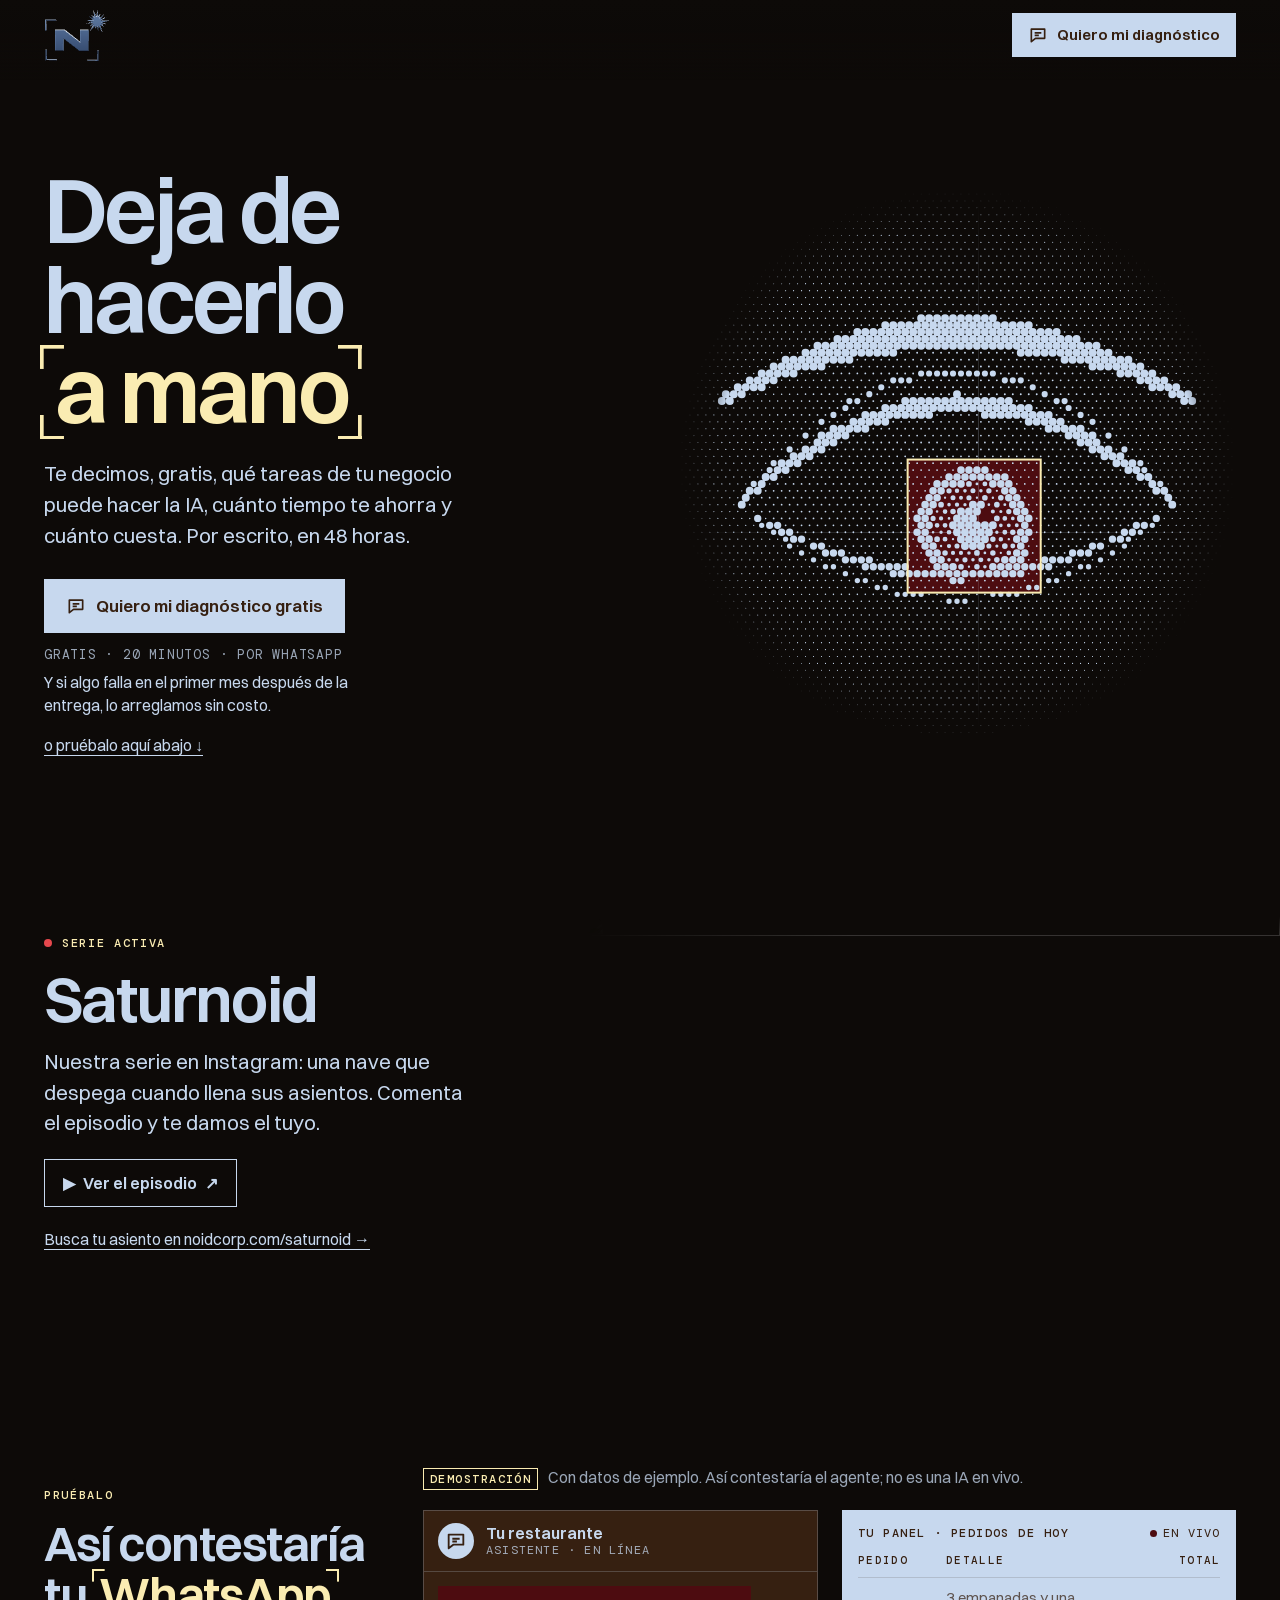
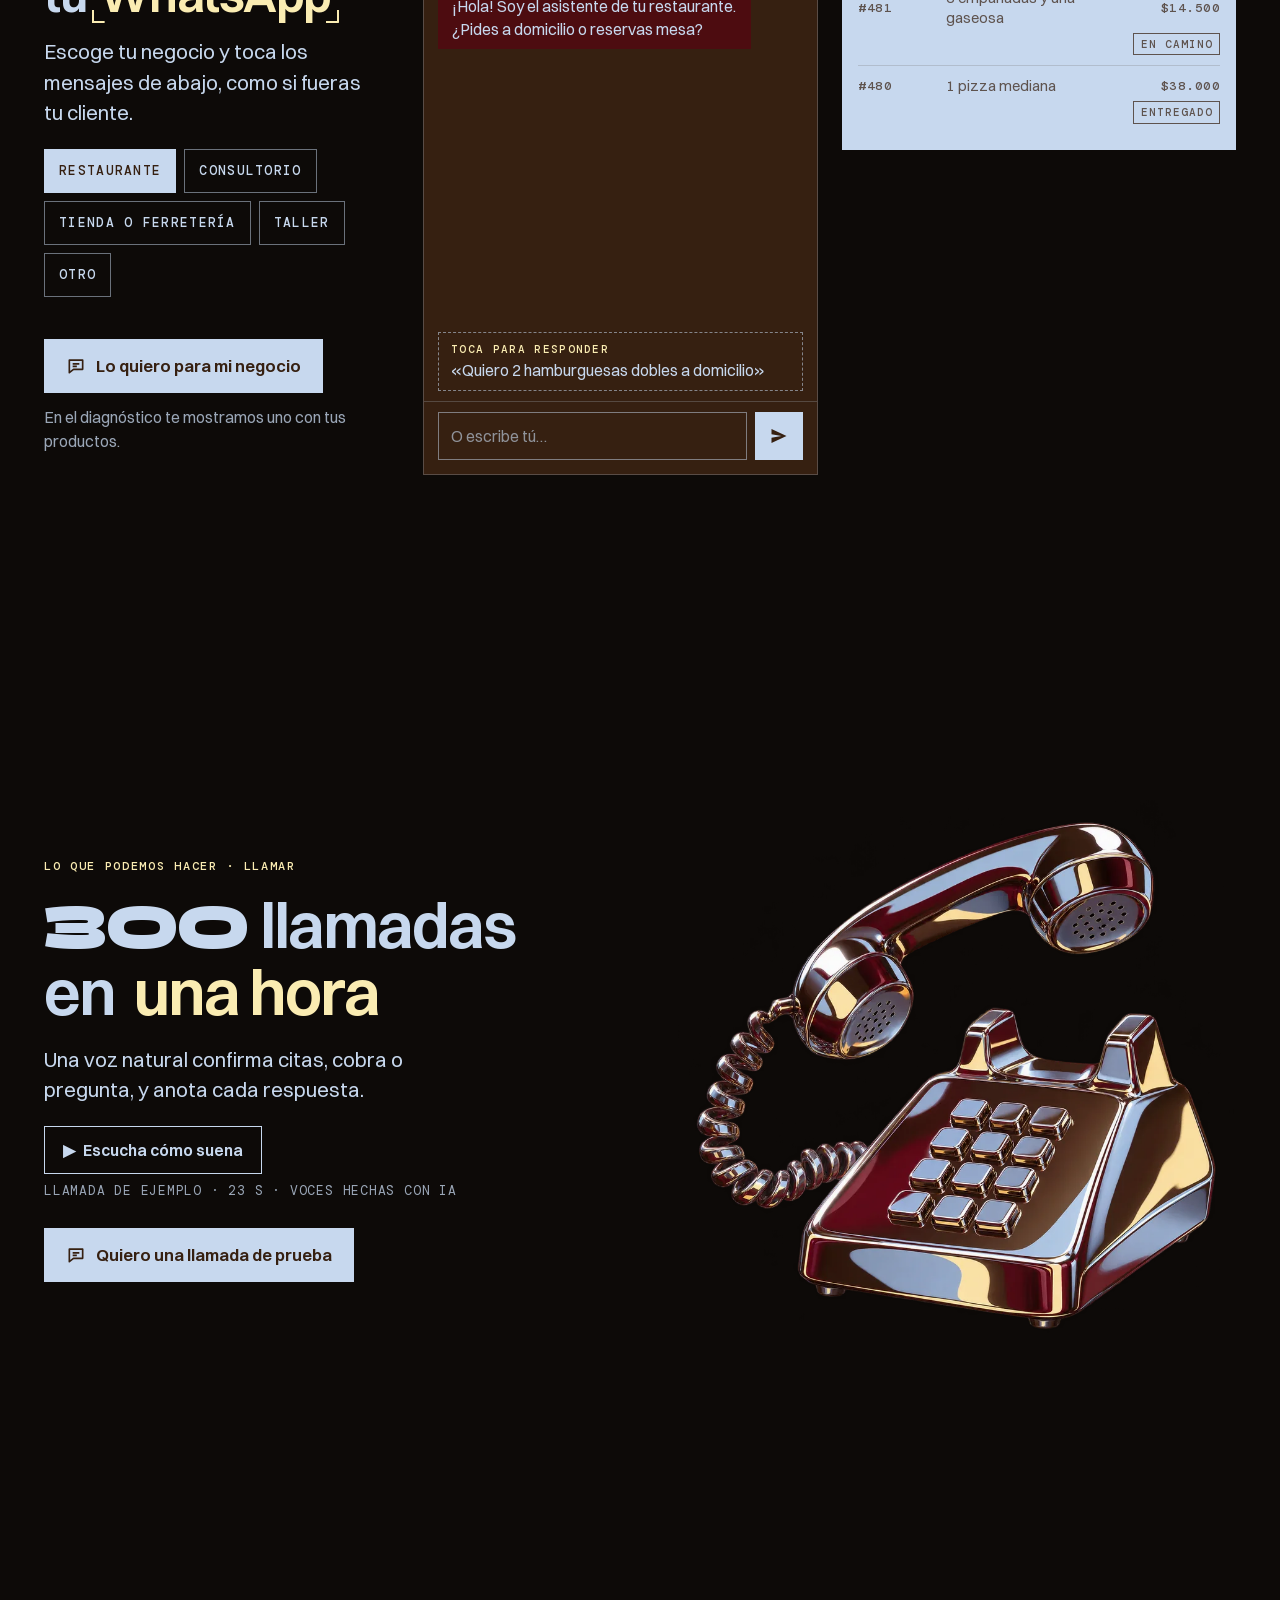
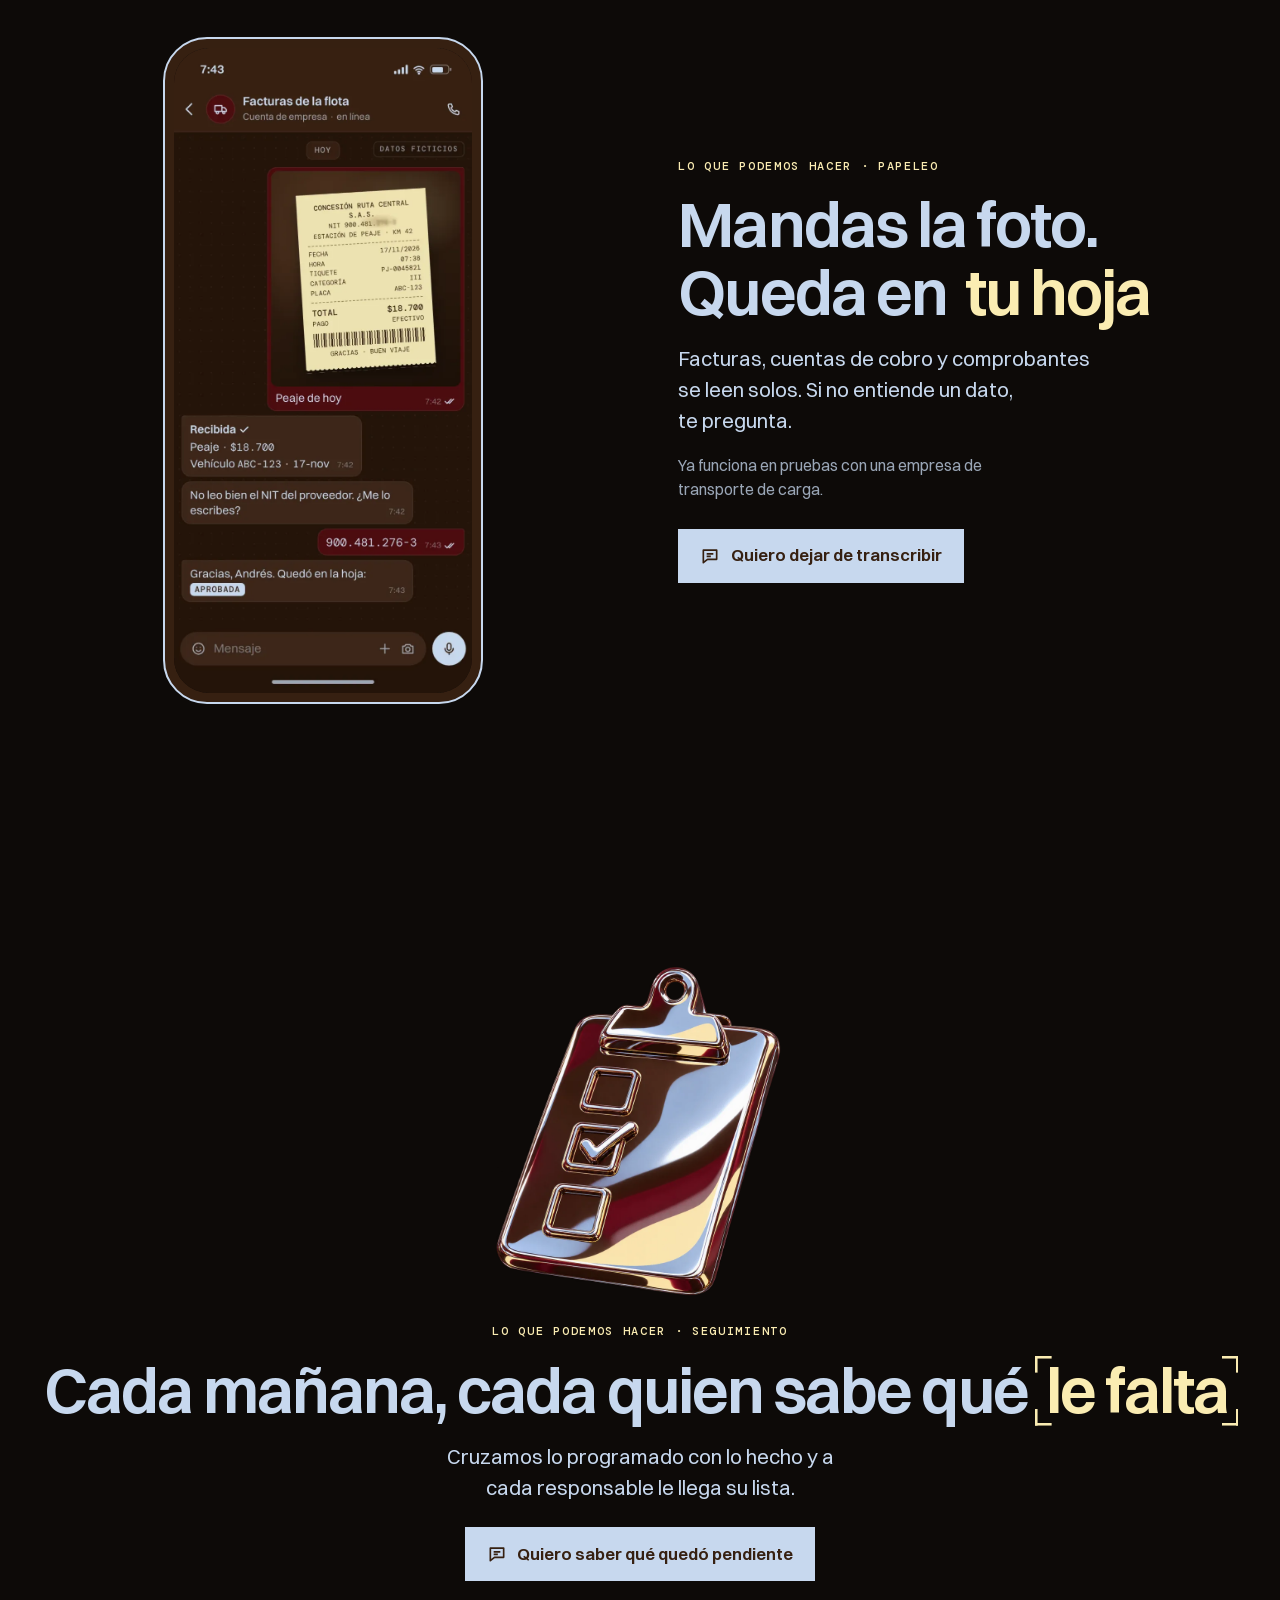
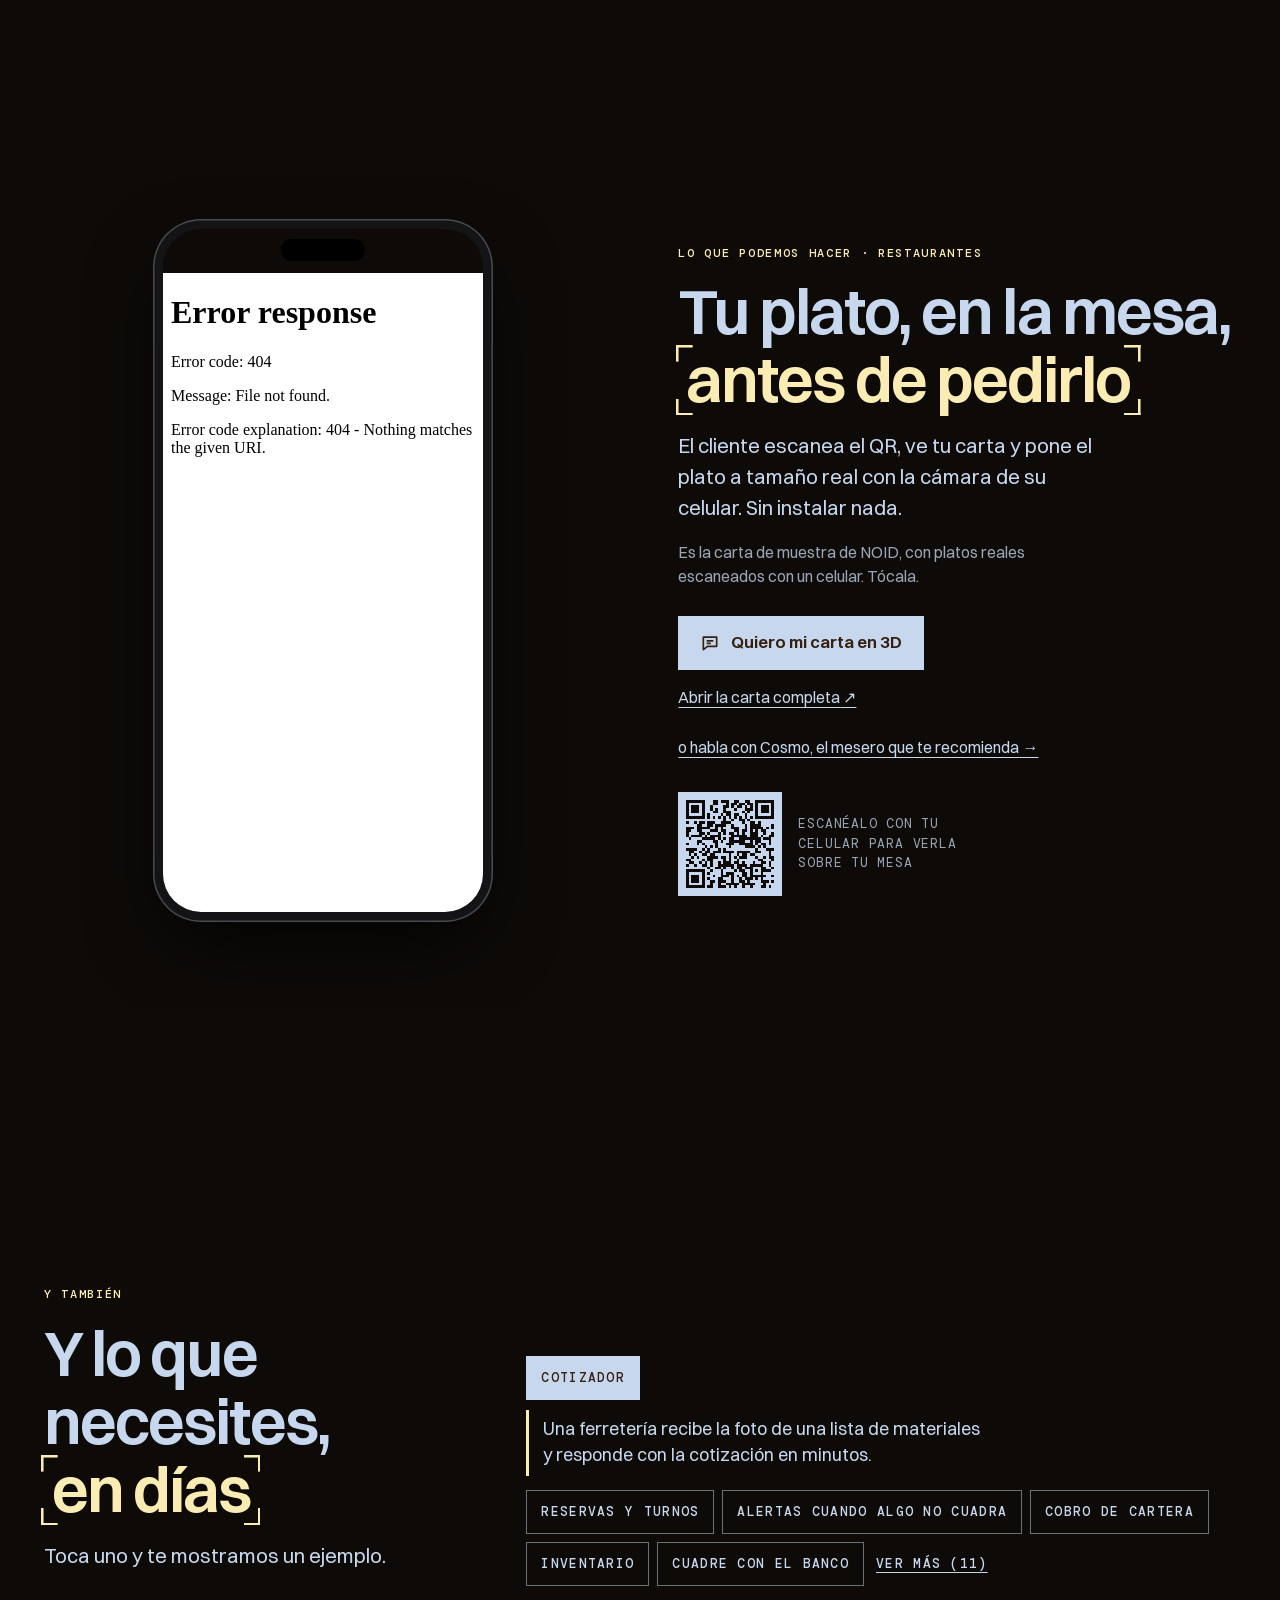
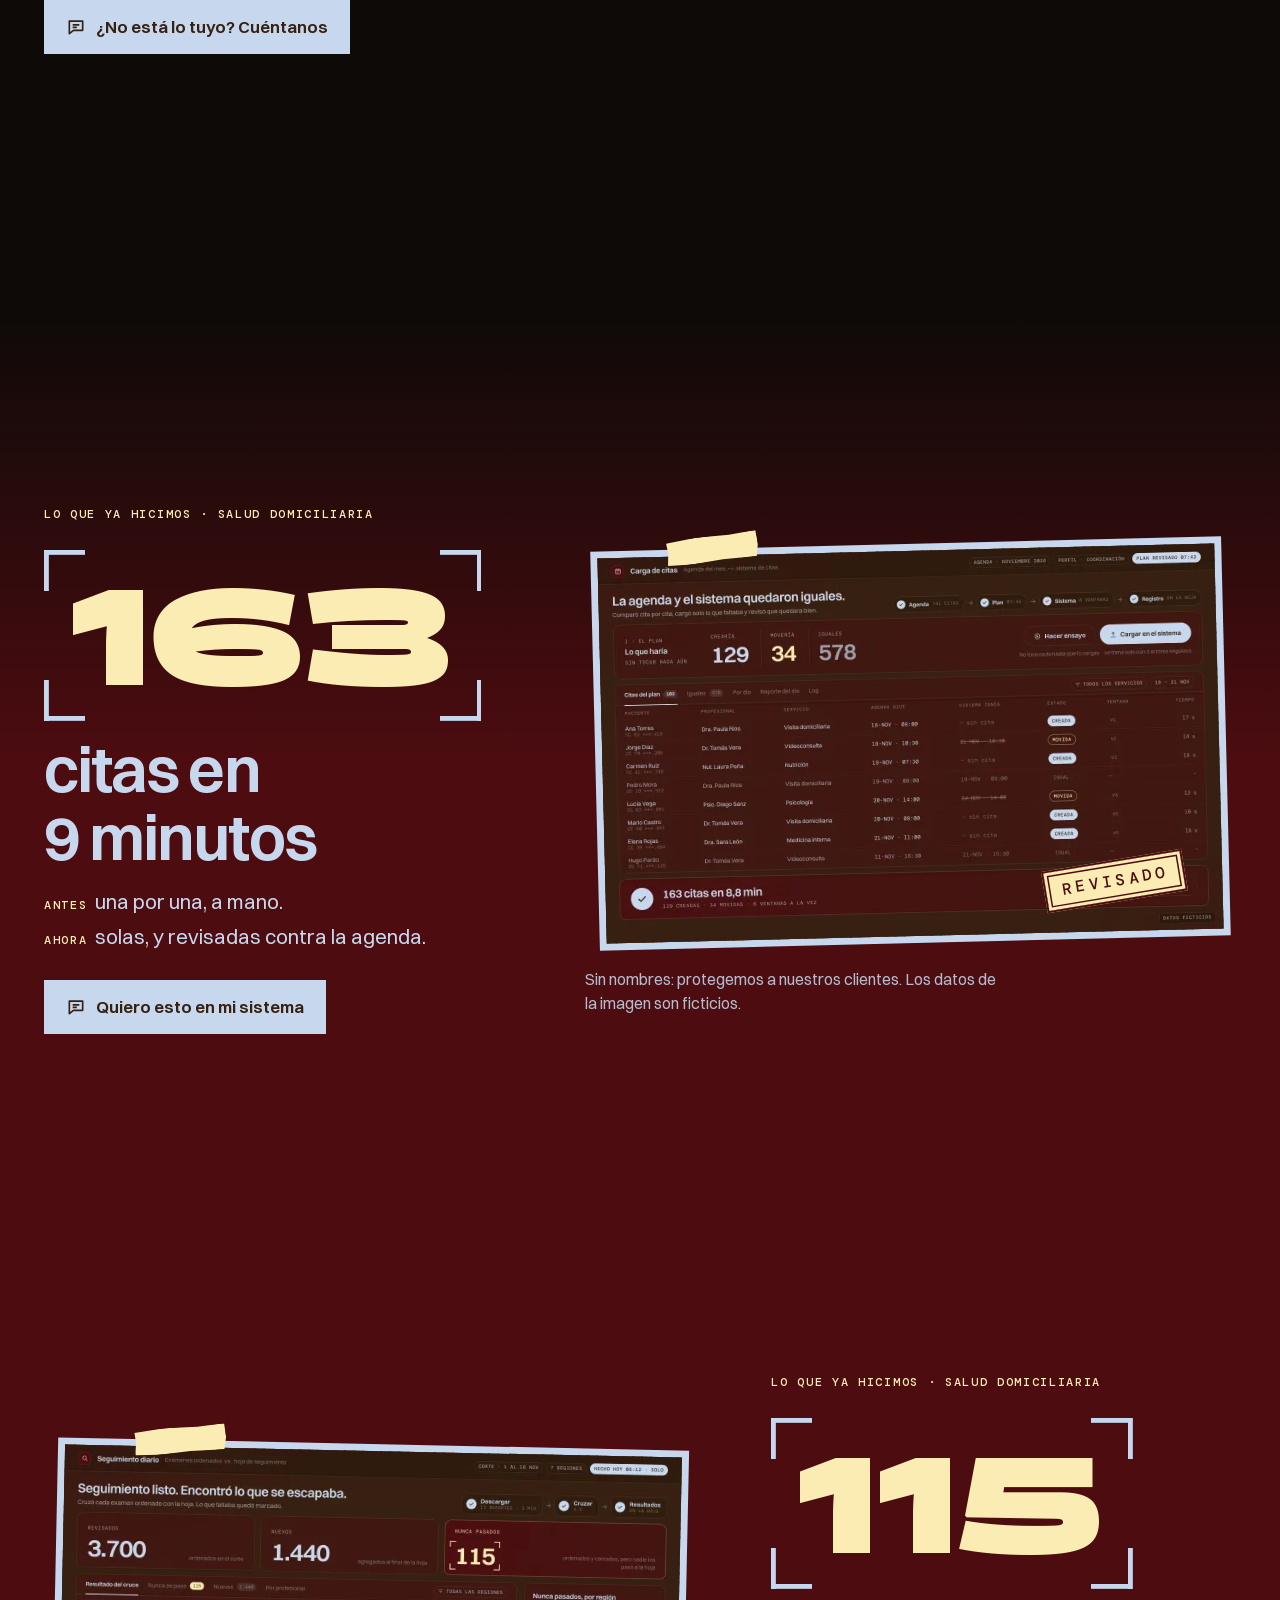
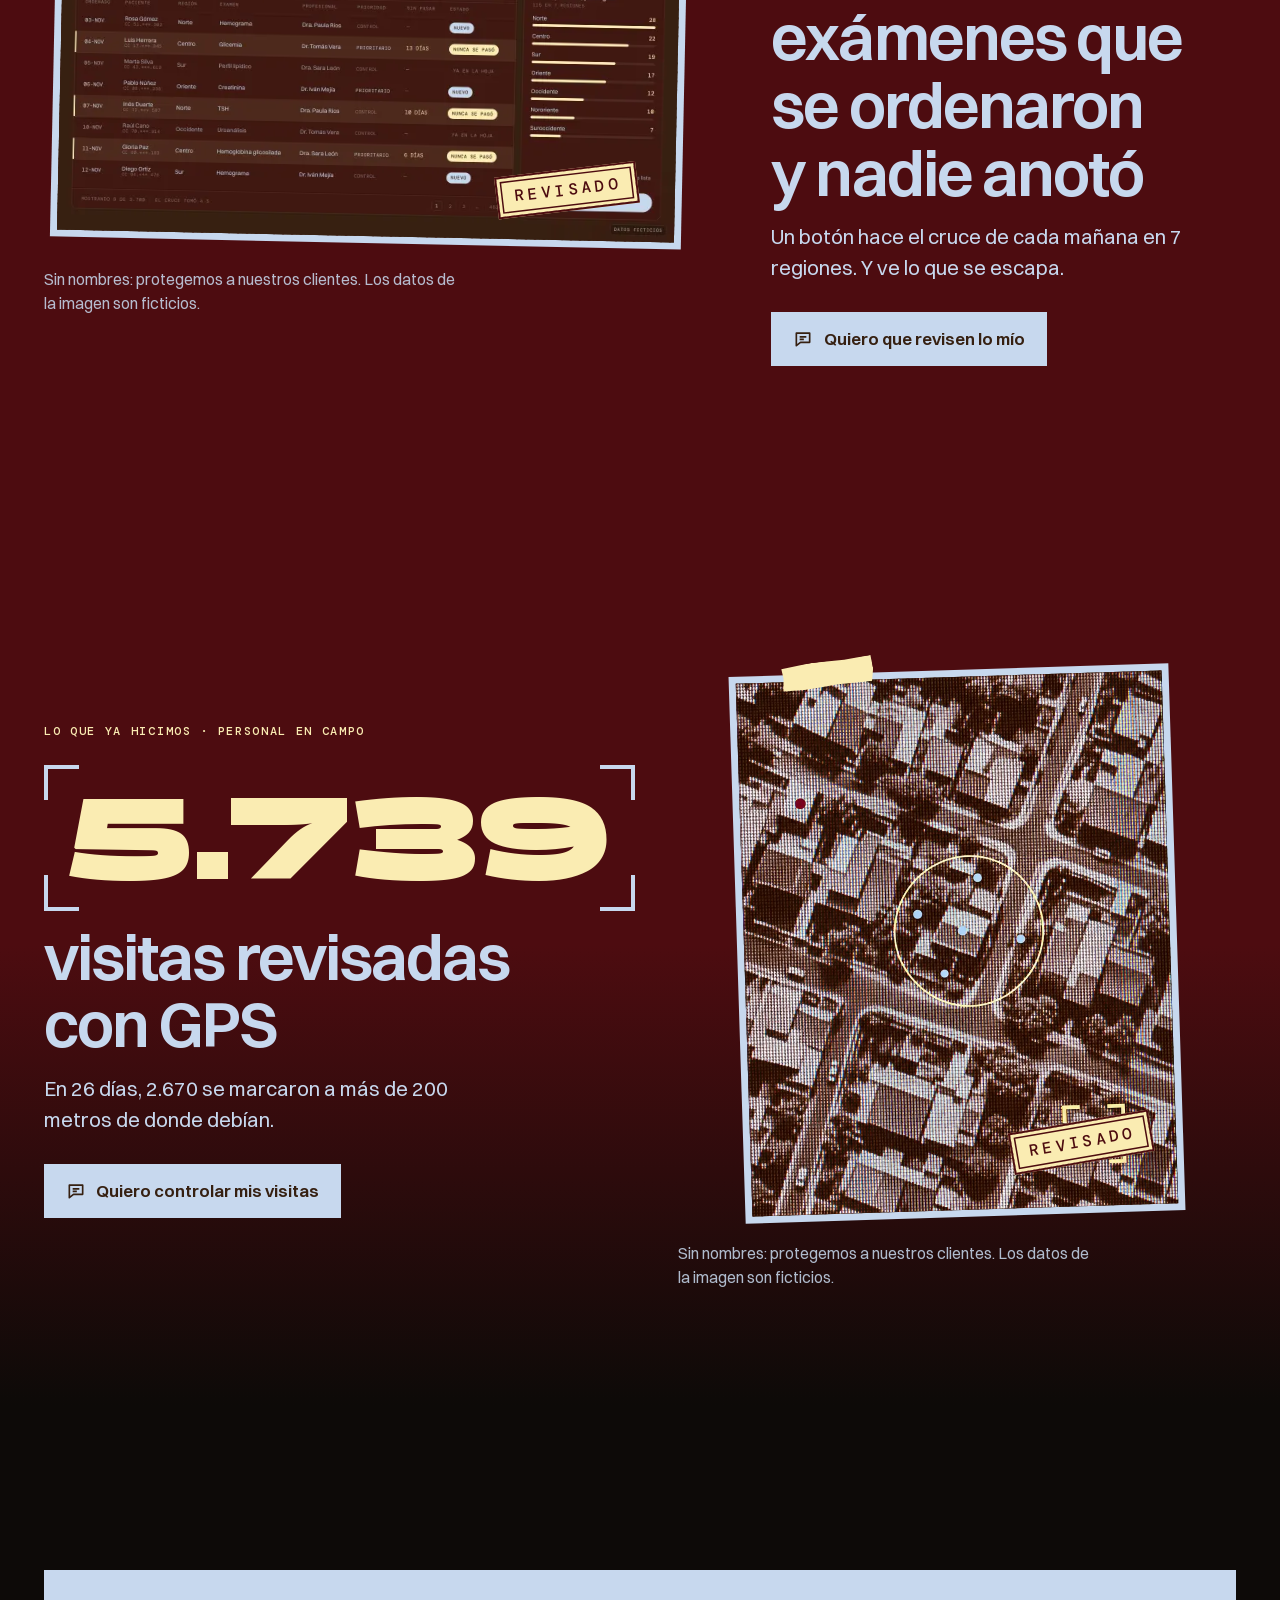
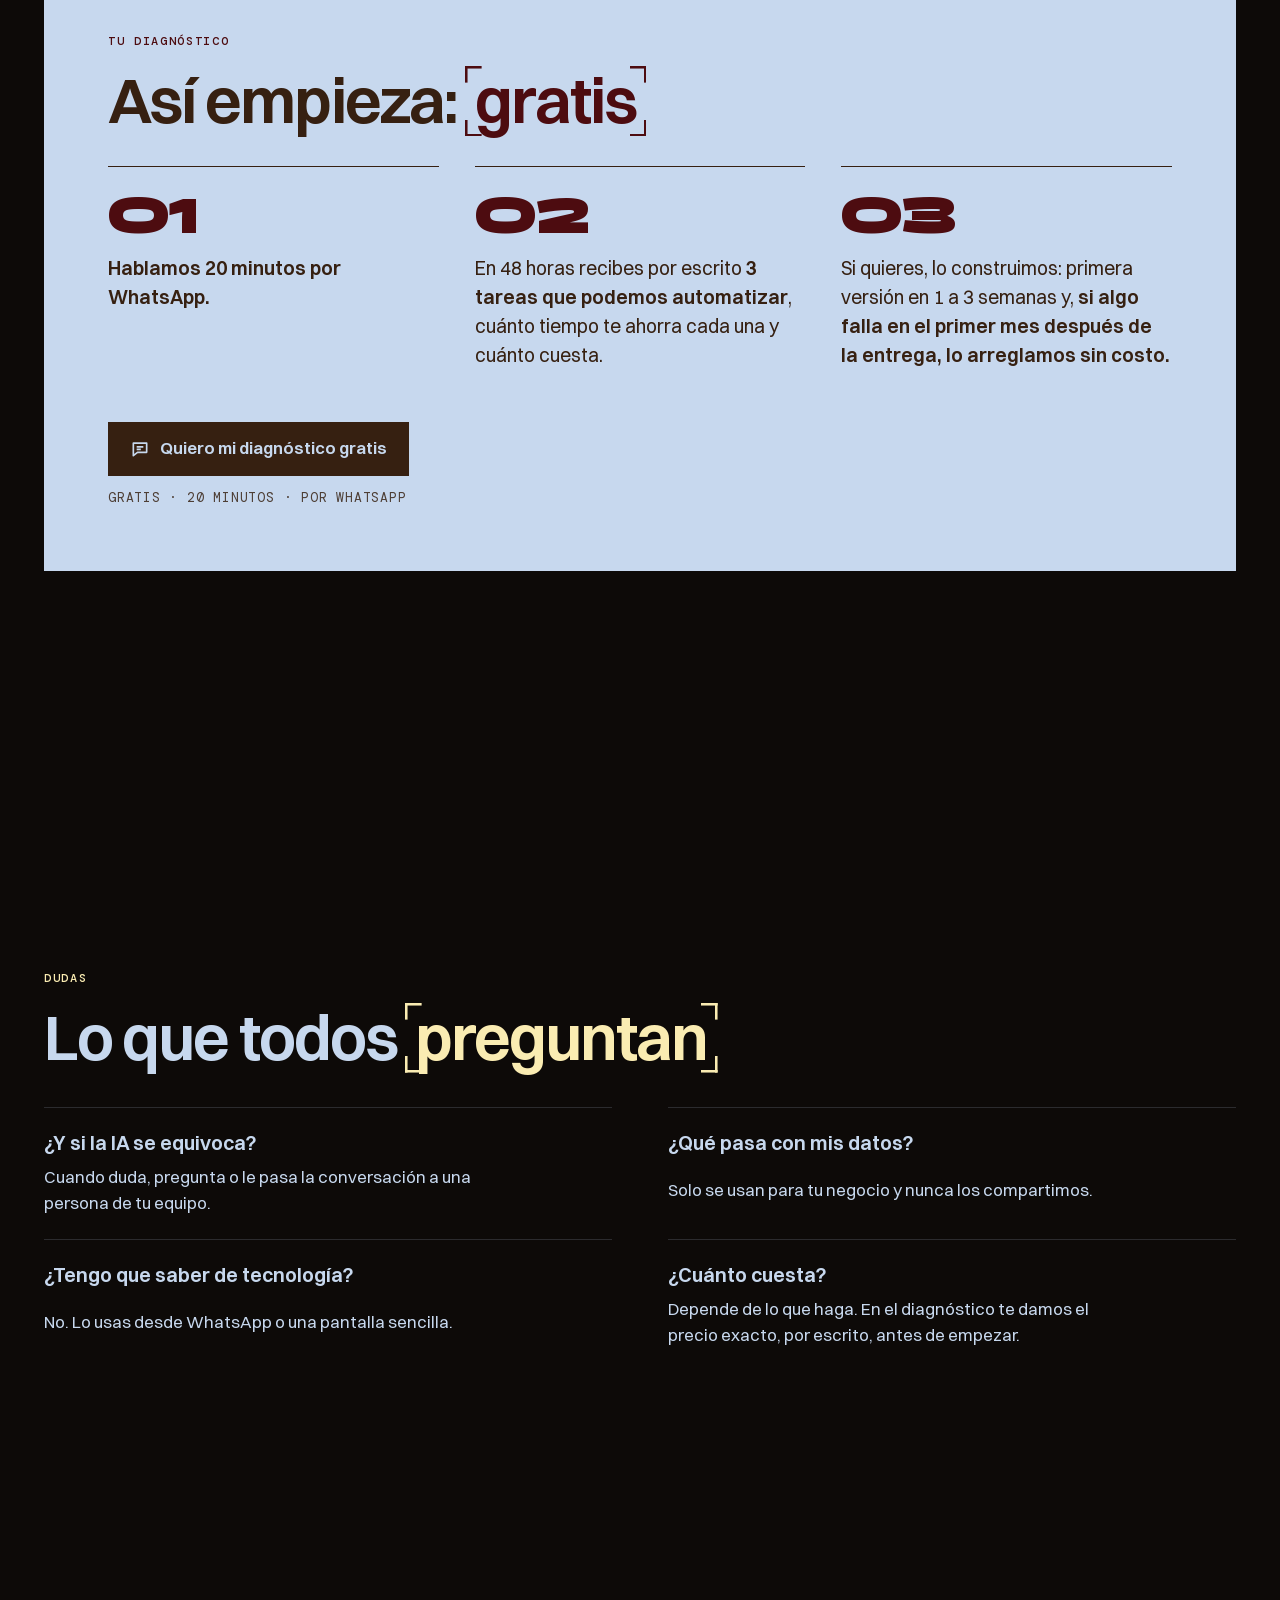
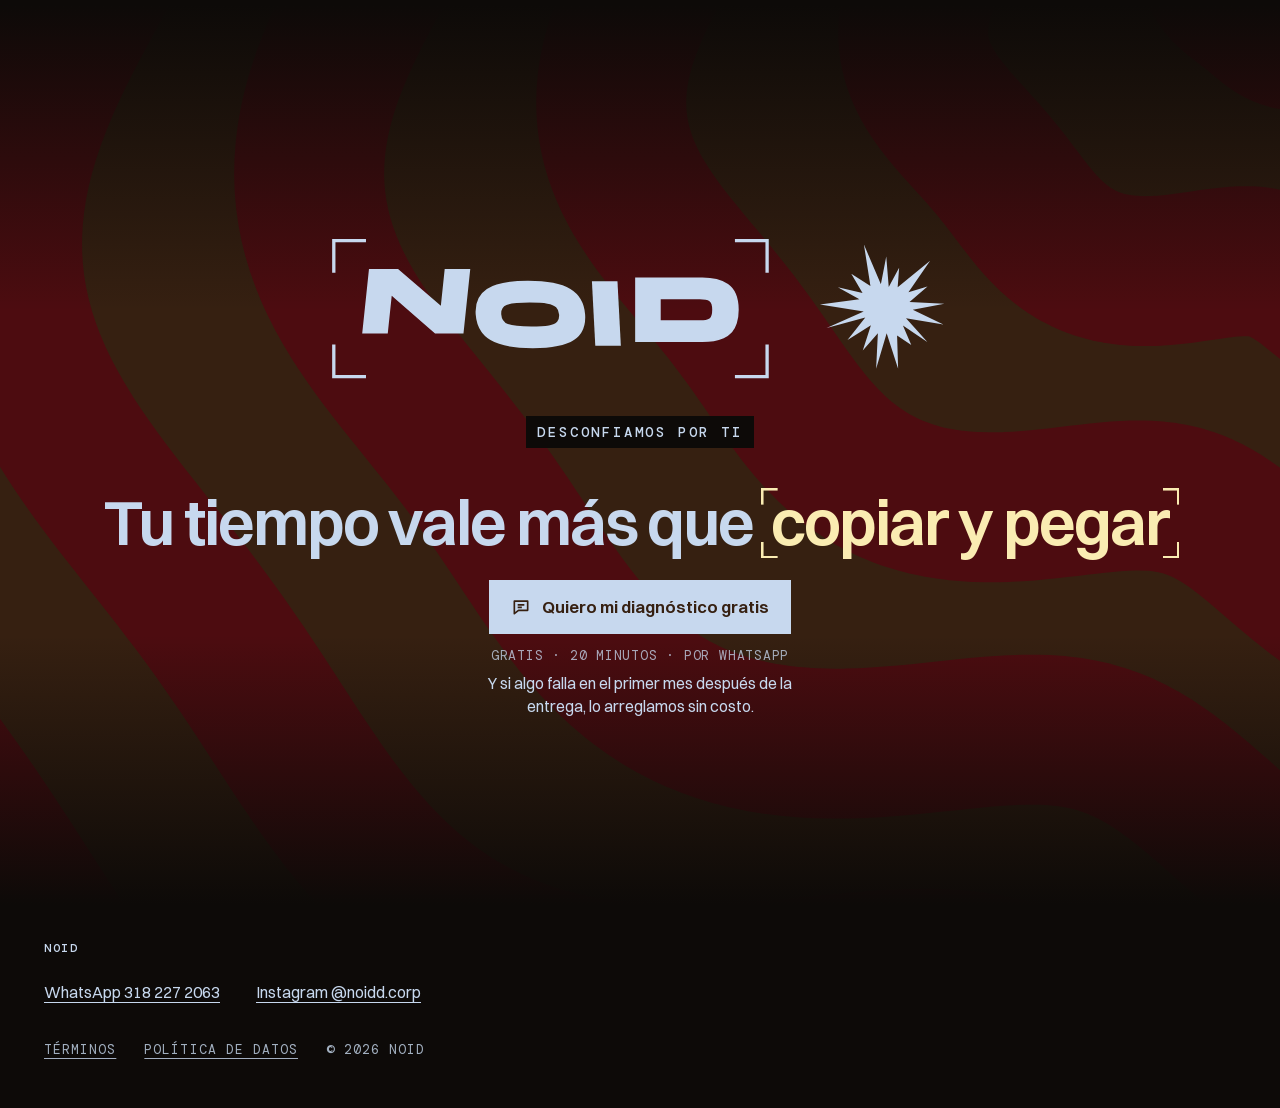
==== commit 0b265f24: "Serie activa: Saturnoid en la portada, con el episodio y el enlace a noidcorp.com/saturnoid (reel y " ====
--- a/nuevo/index.html
+++ b/nuevo/index.html
@@ -189,6 +189,30 @@
 .portada .escena>.texto{gap:20px}
 .portada .frase{max-width:34ch}
 @media (max-width:899px){.portada-escena{grid-template-areas:"texto" "accion" "imagen"}}
+
+/* Serie activa (Saturnoid): bloque corto, no pantalla completa; la imagen se funde en el negro, sin bordes */
+.pantalla.serie{min-height:0;padding-block:24px 8px}
+.serie-fila{display:grid;gap:22px}
+.serie-img{display:block;margin-inline:calc(var(--g) * -1)}
+.serie-img img{display:block;width:100%;height:auto;aspect-ratio:1200/630;object-fit:cover;object-position:70% 50%;
+  -webkit-mask-image:linear-gradient(to bottom,transparent 0,#000 18%,#000 62%,transparent 100%);
+          mask-image:linear-gradient(to bottom,transparent 0,#000 18%,#000 62%,transparent 100%)}
+.serie-texto{display:grid;gap:14px;justify-items:start;margin-top:-14%;position:relative}
+.serie .etq{display:inline-flex;align-items:center;gap:10px}
+.serie .punto{width:8px;height:8px;border-radius:50%;background:#E5484D;box-shadow:0 0 0 0 rgba(229,72,77,.6);animation:enVivo 2s var(--curva) infinite}
+@keyframes enVivo{0%{box-shadow:0 0 0 0 rgba(229,72,77,.55)}70%,100%{box-shadow:0 0 0 9px rgba(229,72,77,0)}}
+.serie .nota{margin-top:0}
+.serie-acciones{display:grid;gap:4px;justify-items:start;margin-top:6px}
+@media (min-width:900px){
+  .pantalla.serie{padding-block:16px 24px}
+  .serie-fila{grid-template-columns:minmax(0,5fr) minmax(0,7fr);grid-template-areas:"texto img";align-items:center;column-gap:clamp(40px,6vw,96px)}
+  .serie-texto{grid-area:texto;margin-top:0}
+  .serie-img{grid-area:img;margin-inline:0 calc(var(--g) * -1)}
+  .serie-img img{-webkit-mask-image:linear-gradient(to right,transparent 0,#000 38%),linear-gradient(to bottom,transparent 0,#000 24%,#000 70%,transparent 100%);
+                         mask-image:linear-gradient(to right,transparent 0,#000 38%),linear-gradient(to bottom,transparent 0,#000 24%,#000 70%,transparent 100%);
+                 -webkit-mask-composite:source-in;mask-composite:intersect}
+}
+@media (prefers-reduced-motion:reduce){.serie .punto{animation:none}}
 .ojo{position:relative;aspect-ratio:1/1;width:min(100%,600px);margin-inline:auto}
 @media (max-width:899px){.ojo{width:min(100%,420px)}}
 .ojo canvas{position:absolute;inset:0;width:100%;height:100%;-webkit-mask-image:radial-gradient(closest-side,#000 86%,transparent 100%);mask-image:radial-gradient(closest-side,#000 86%,transparent 100%)}
@@ -437,6 +461,26 @@
       <figure class="ojo" id="ojo" data-modo="vivo" role="img" aria-label="El ojo de NOID, con la mirilla sobre el iris">
         <canvas id="ojoCv" aria-hidden="true"></canvas>
       </figure>
+    </div>
+  </div>
+</section>
+
+<!-- Serie activa: Saturnoid. El enlace del reel y los pasajeros salen en vivo de Supabase (saturnoid_resumen),
+     el mismo dato que usa noidcorp.com/saturnoid: se cambia con `node admin/estado.mjs reel=…` en el repo saturnoid -->
+<section class="pantalla serie" id="serie" data-n="serie" data-nombre="la serie Saturnoid" aria-labelledby="tSerie">
+  <div class="caja serie-fila">
+    <a class="serie-img" href="/saturnoid/" tabindex="-1" aria-hidden="true">
+      <img src="/saturnoid/assets/img/portada-1200.jpg" width="1200" height="630" alt="" loading="lazy" decoding="async">
+    </a>
+    <div class="serie-texto">
+      <p class="etq"><span class="punto" aria-hidden="true"></span>Serie activa<span id="serieEp"></span></p>
+      <h2 id="tSerie">Saturnoid</h2>
+      <p class="frase">Nuestra serie en Instagram: una nave que despega cuando llena sus asientos. Comenta el episodio y te damos el tuyo.</p>
+      <p class="nota" id="seriePasajeros" hidden></p>
+      <div class="serie-acciones">
+        <a class="btn-sec" id="serieReel" href="https://www.instagram.com/noidd.corp/" target="_blank" rel="noopener"><span aria-hidden="true">▶</span> <span id="serieReelTxt">Ver el episodio</span> <span aria-hidden="true">↗</span></a>
+        <a class="enlace" href="/saturnoid/">Busca tu asiento en noidcorp.com/saturnoid <span aria-hidden="true">&nbsp;→</span></a>
+      </div>
     </div>
   </div>
 </section>
@@ -1215,5 +1259,28 @@
 
 })();
 </script>
+<script>
+/* Serie activa: el reel del episodio y los pasajeros, en vivo (misma fuente que noidcorp.com/saturnoid).
+   Sin reel cargado, el botón lleva al perfil de Instagram. Si Supabase no responde, queda el enlace al perfil. */
+(function(){
+  'use strict';
+  var URL='https://czycgwhcdexmfvvywzsv.supabase.co/rest/v1/rpc/saturnoid_resumen?apikey=sb_publishable_FWcsqusCfPVGoH2DQ5a7ug_iKYQN2Dp';
+  if(!window.fetch)return;
+  fetch(URL).then(function(r){return r.ok?r.json():null;}).then(function(R){
+    if(!R)return;
+    var e=R.estado||{},ep=Math.max(1,e.episodio_actual||0);
+    document.getElementById('serieEp').textContent=' · Ep. '+ep;
+    if(e.reel_url&&/^https:\/\/(www\.)?instagram\.com\//.test(e.reel_url)){
+      document.getElementById('serieReel').href=e.reel_url;
+      document.getElementById('serieReelTxt').textContent='Ver el episodio '+ep;
+    }
+    if(R.pasajeros>0){
+      var p=document.getElementById('seriePasajeros');
+      p.textContent=R.pasajeros.toLocaleString('es-CO')+(R.pasajeros===1?' pasajero':' pasajeros')+' a bordo';
+      p.hidden=false;
+    }
+  }).catch(function(){});
+})();
+</script>
 </body>
 </html>
